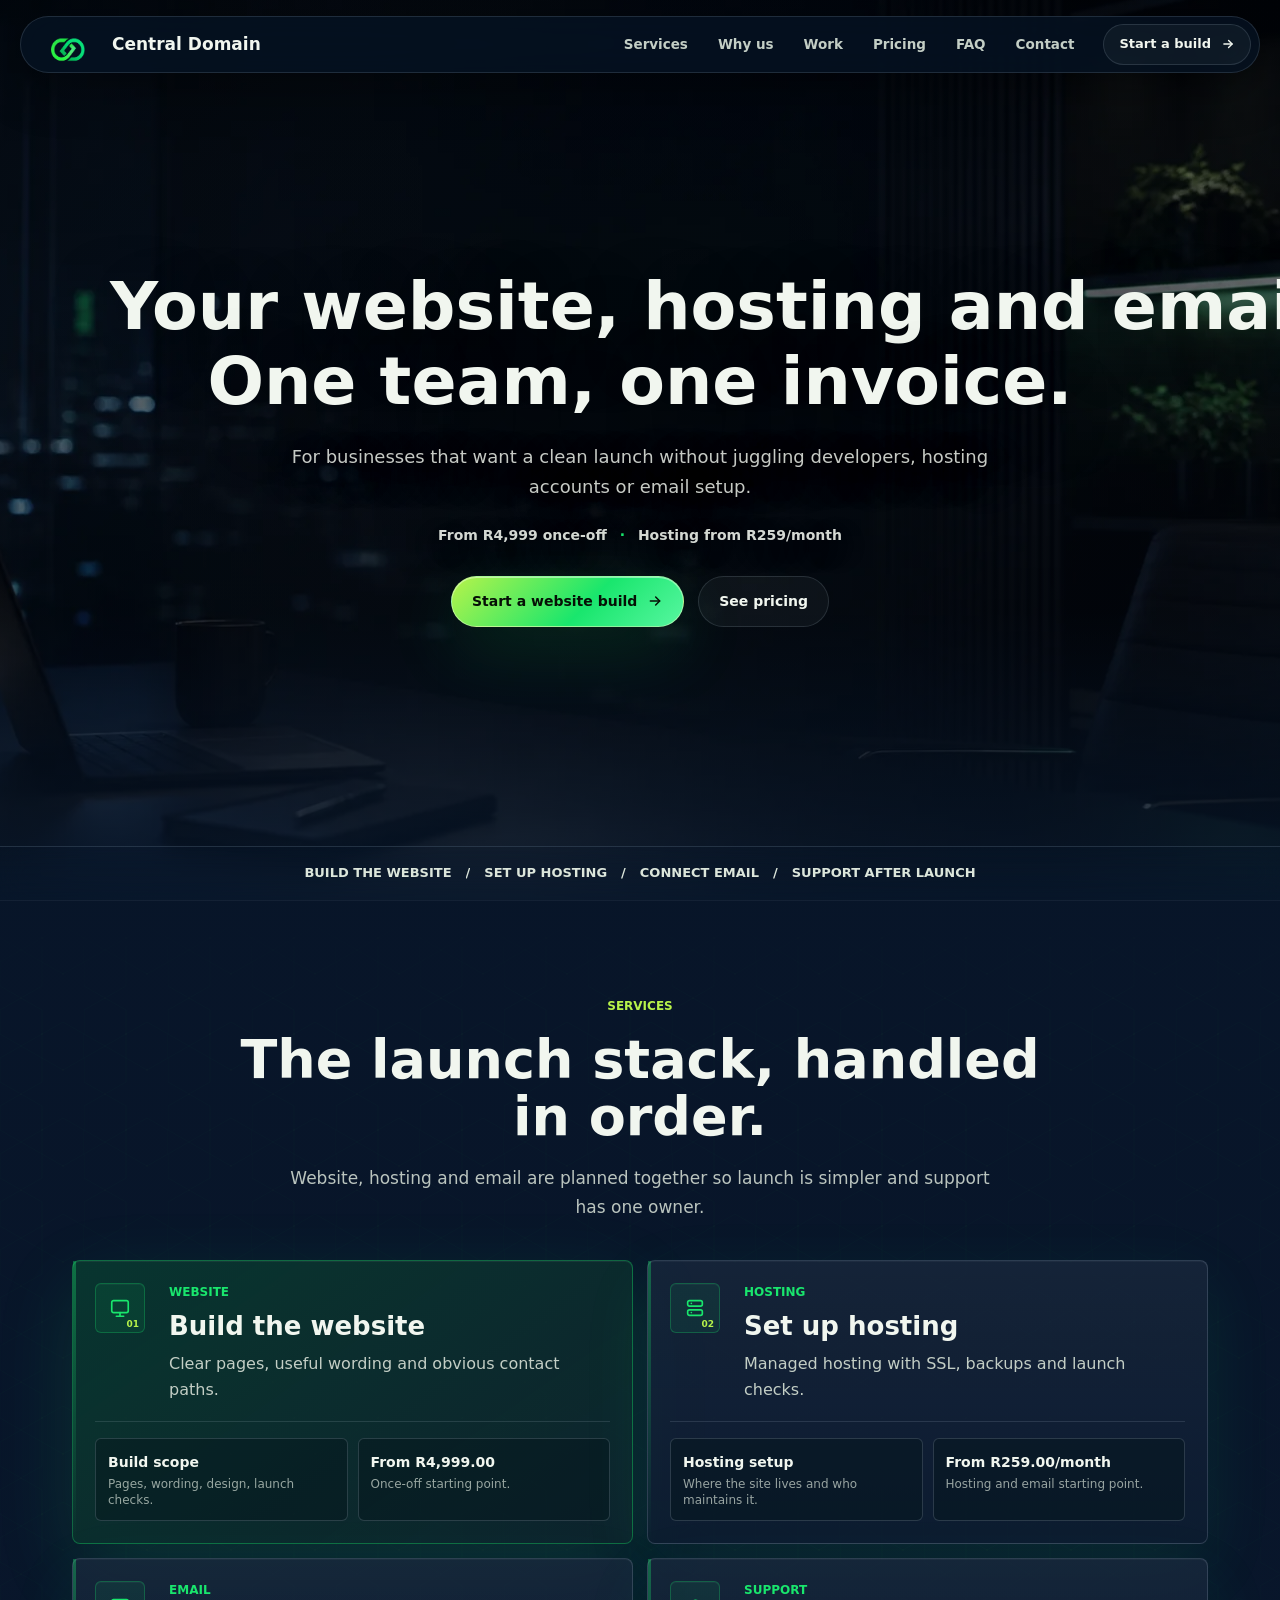
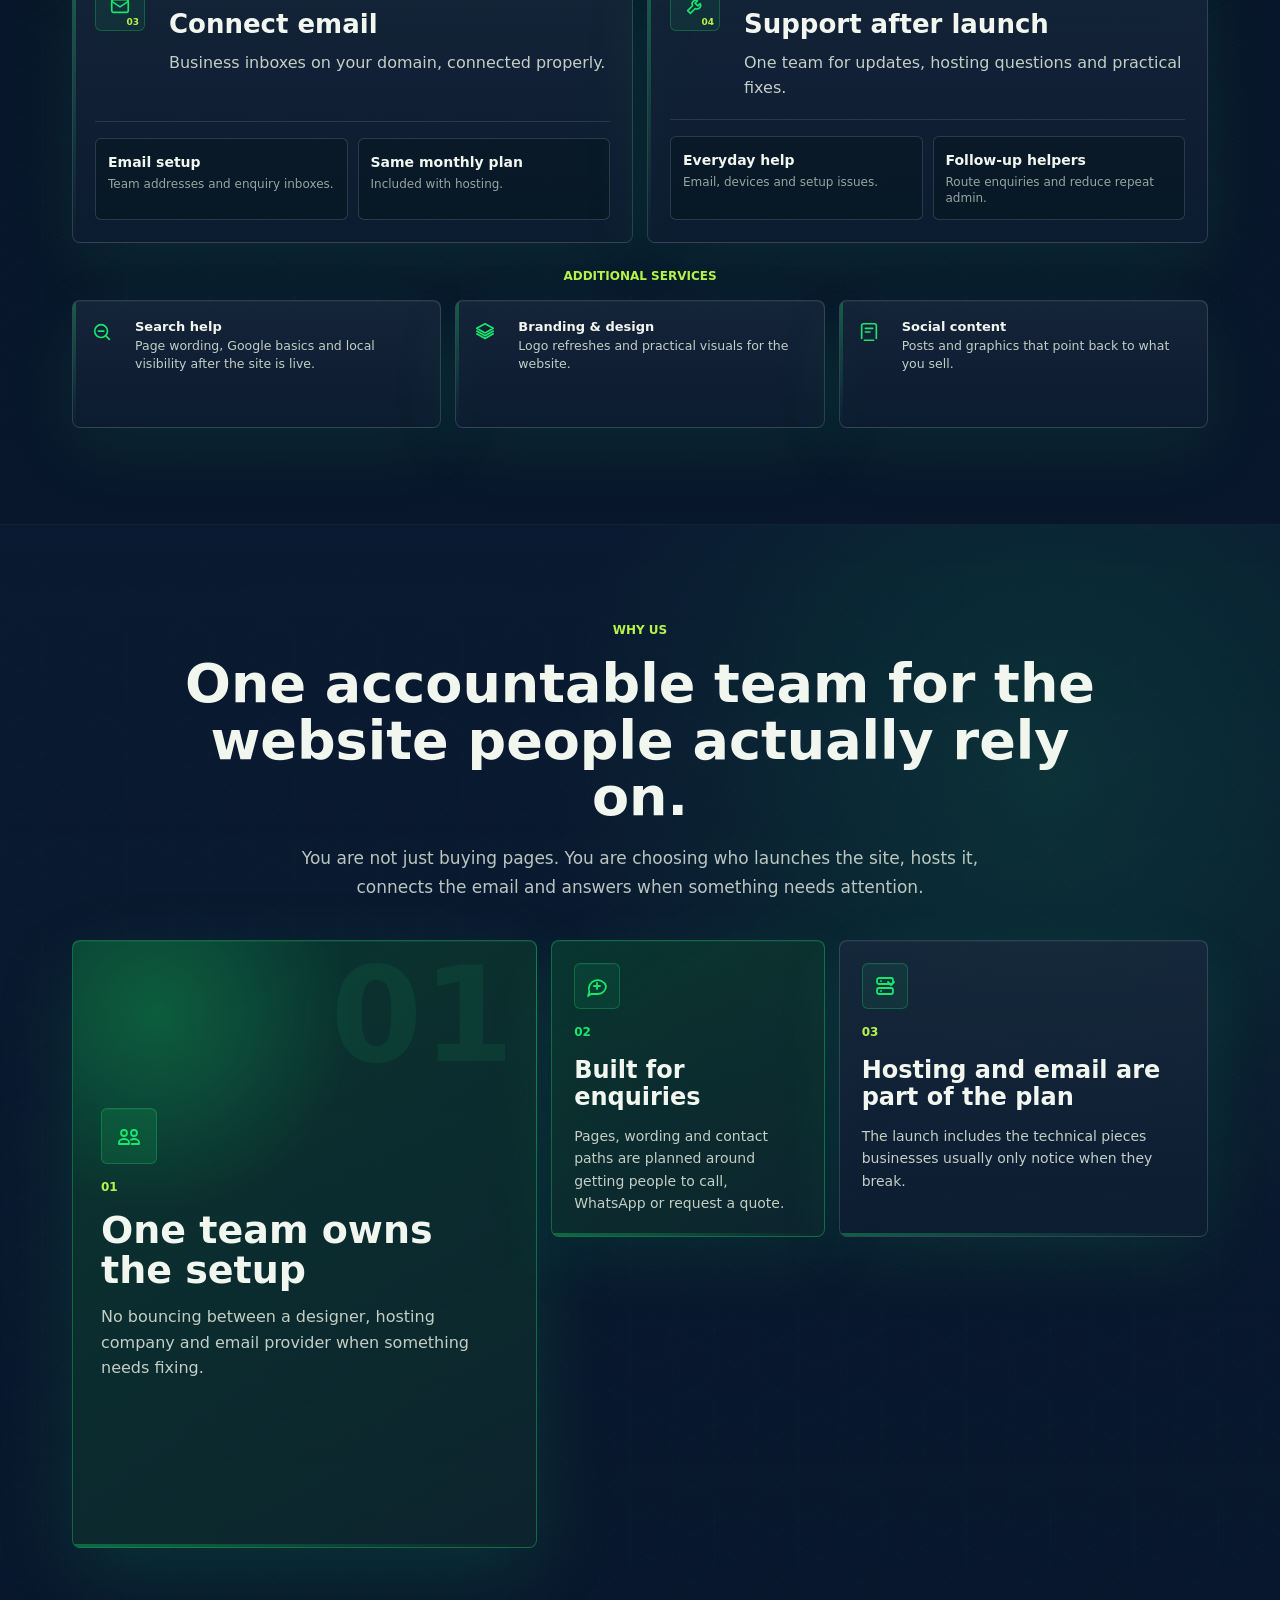
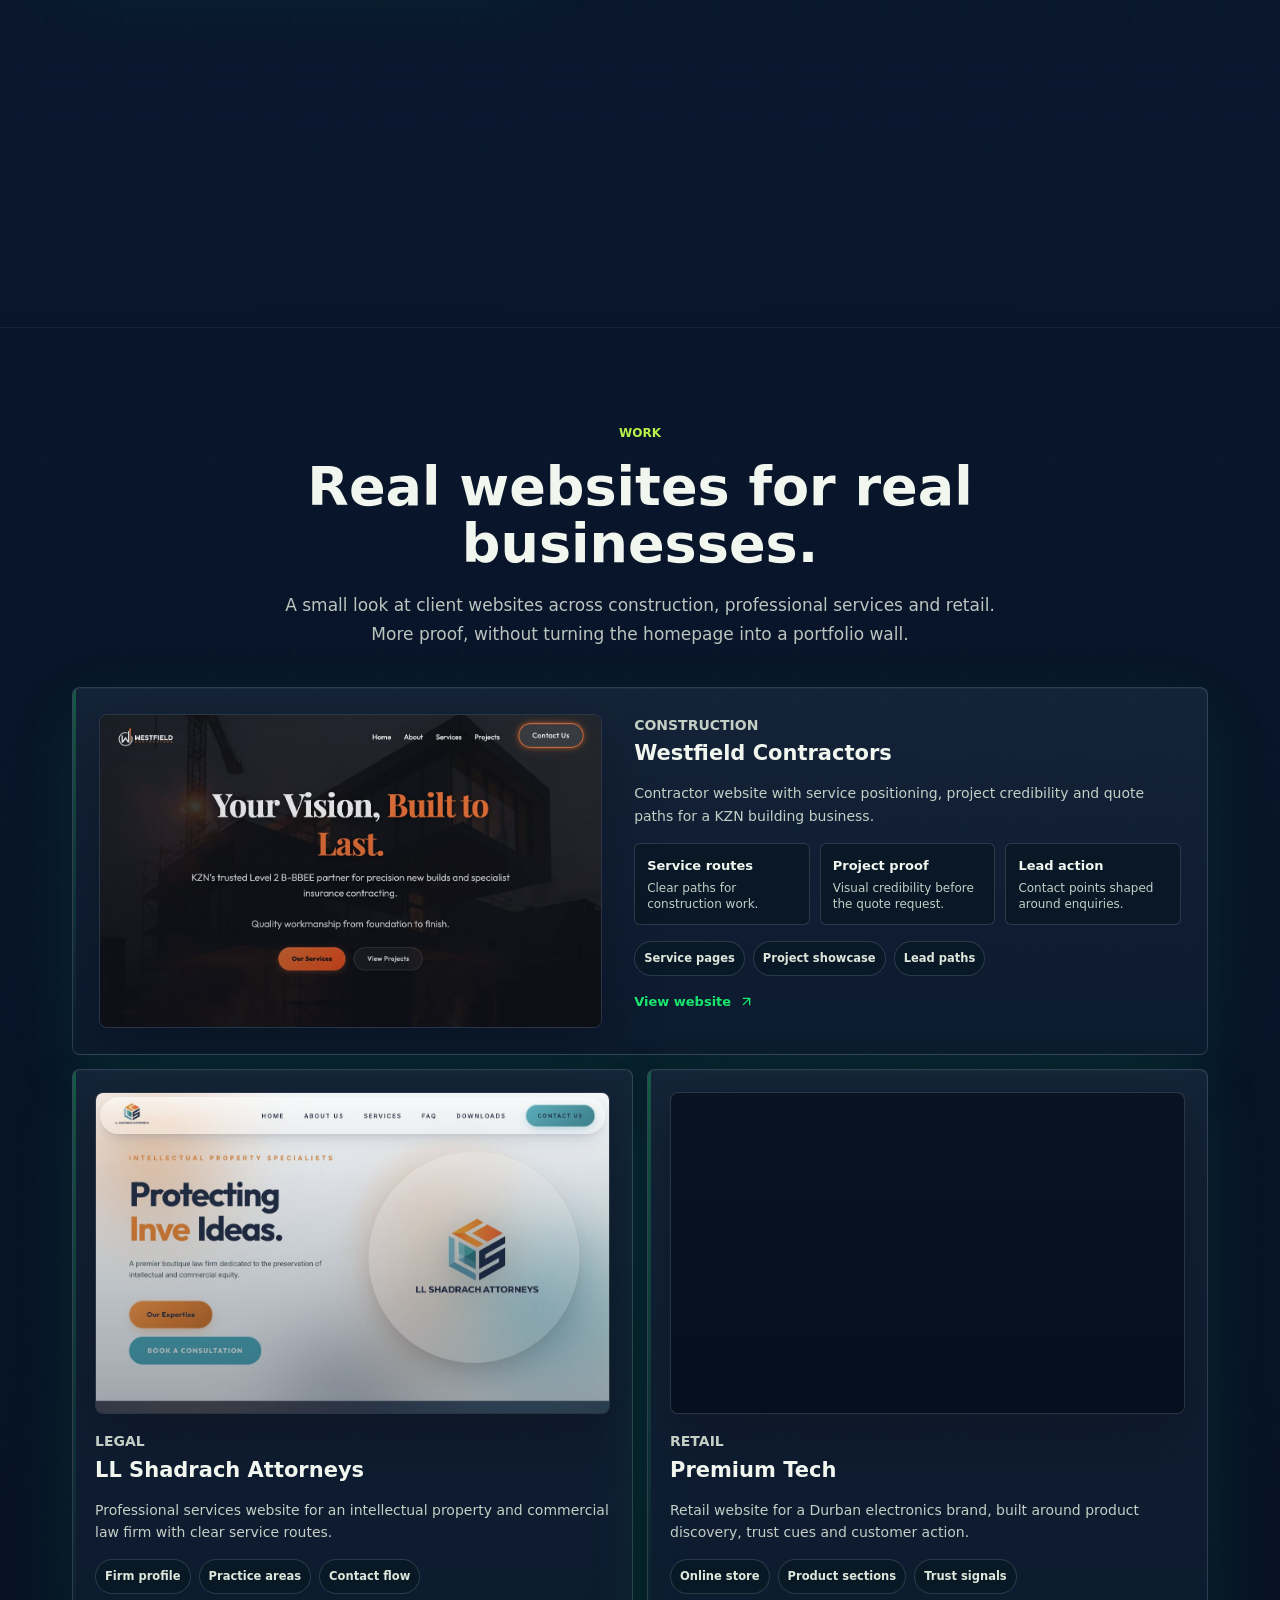
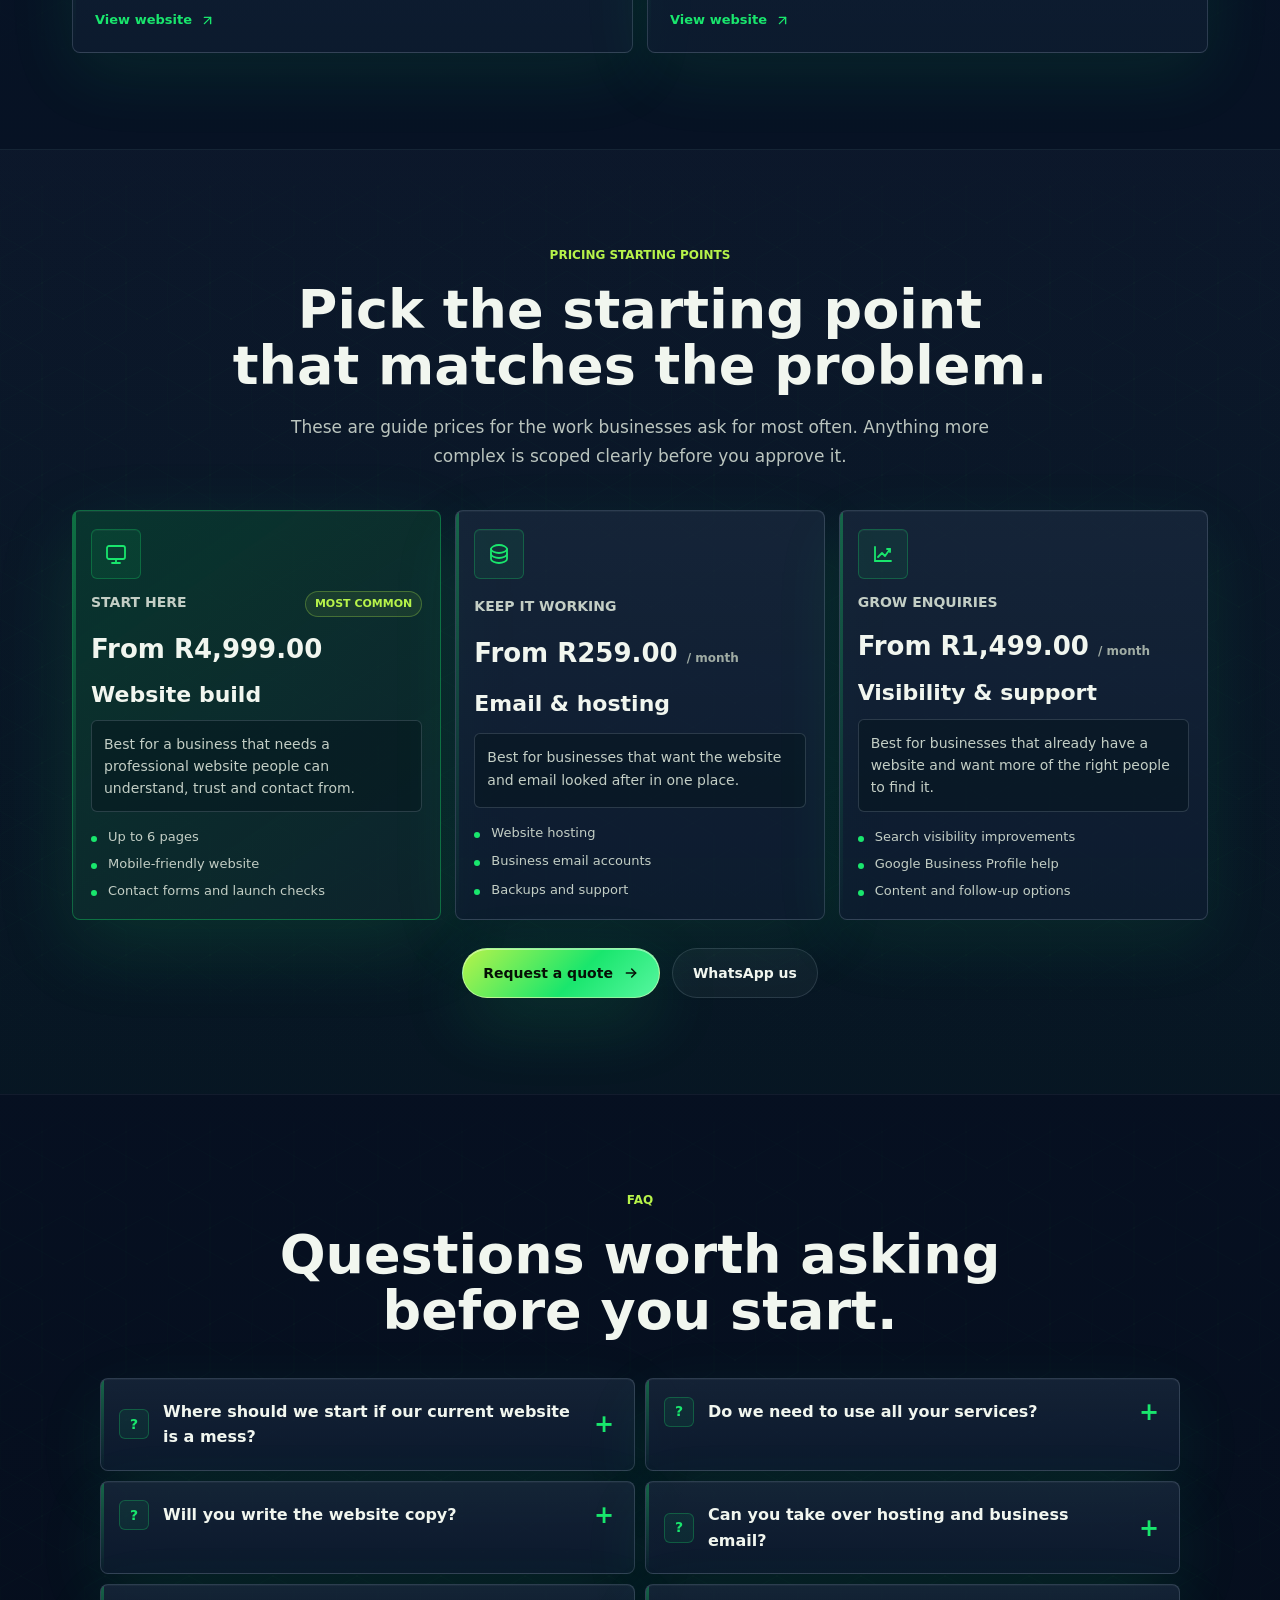
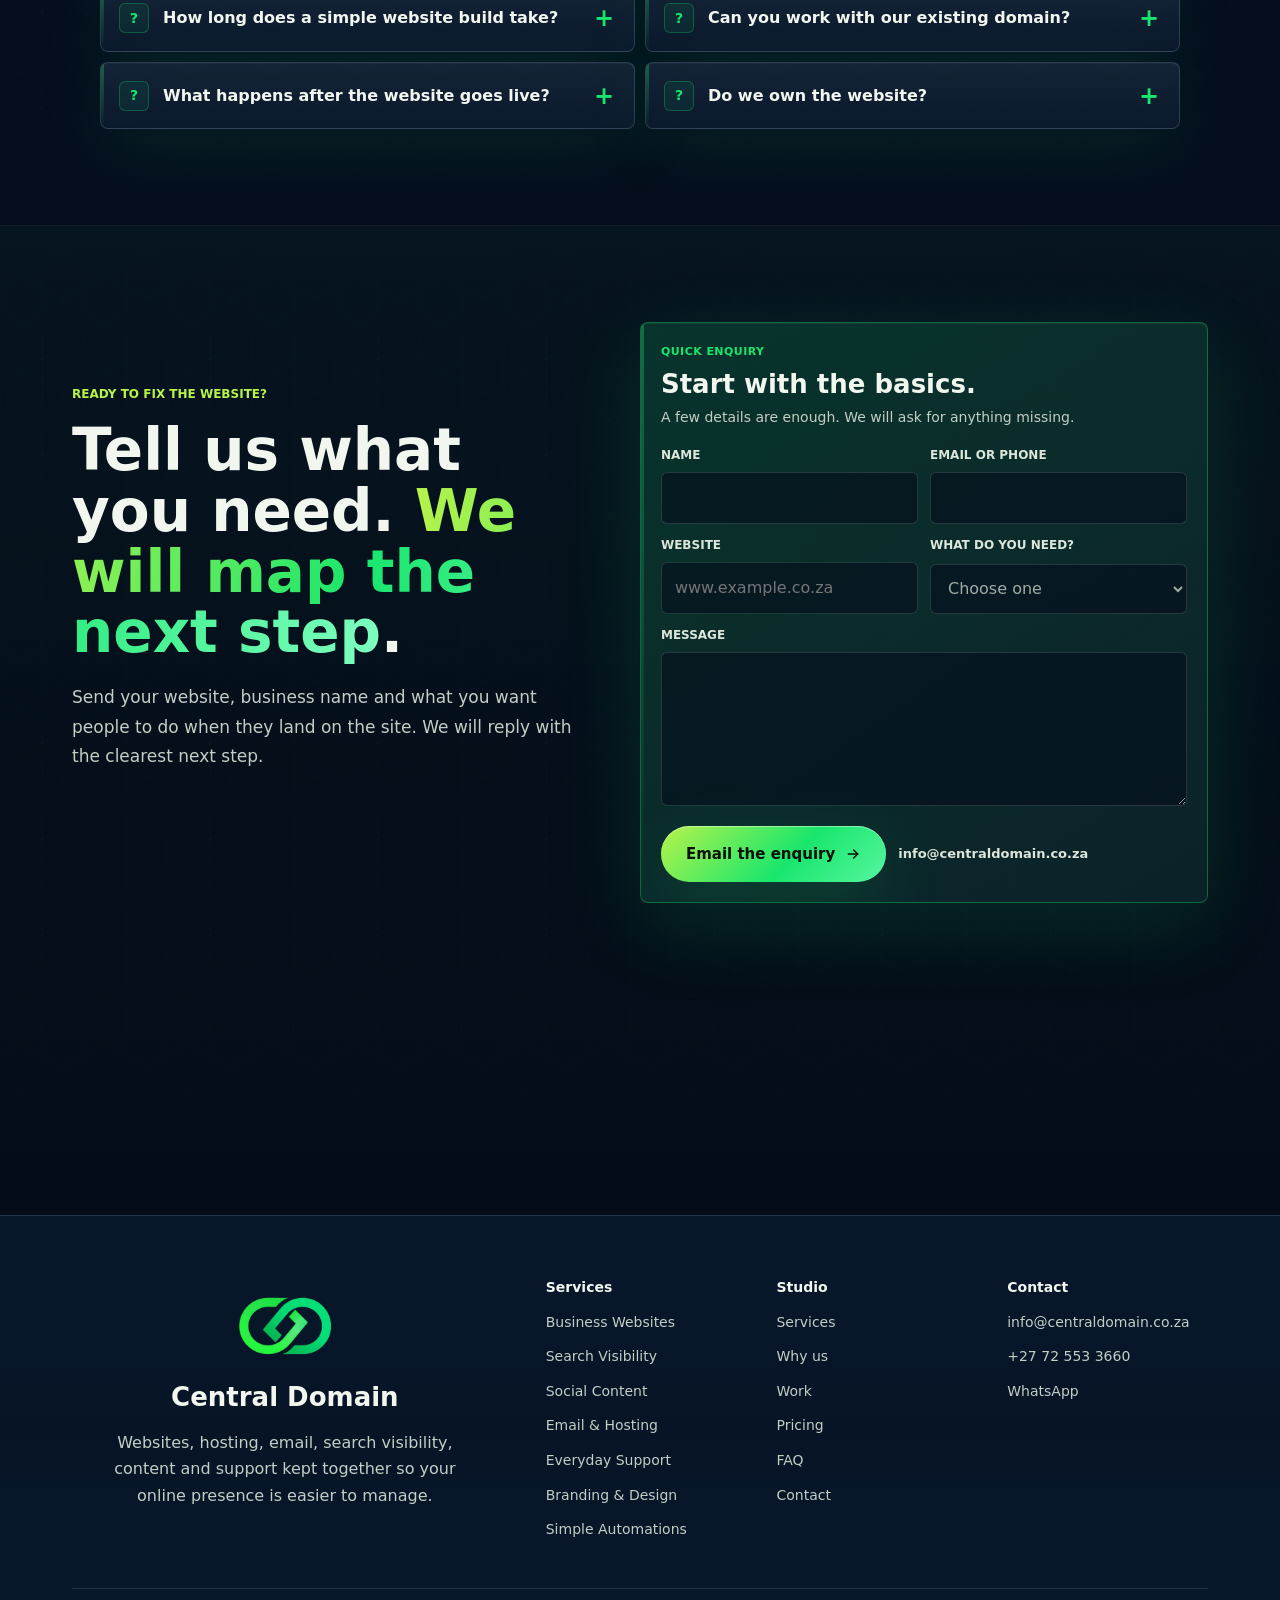
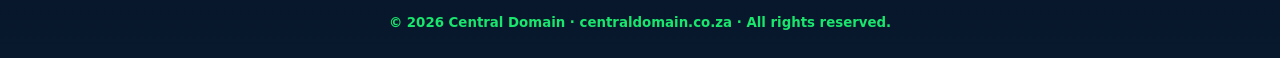
==== index.html @ aedd0551 "Fix audit issues for hero and AI access" ====
<!doctype html>
<html lang="en-ZA">
<head>
<meta charset="utf-8" />
<meta name="viewport" content="width=device-width,initial-scale=1,viewport-fit=cover" />
<meta name="theme-color" content="#060806" />
<meta name="color-scheme" content="dark" />

<title>Central Domain | Business Websites, Hosting &amp; Search Visibility</title>
<meta name="description" content="Business websites, email, hosting, search visibility, content and support for companies that need a clearer online presence." />
<meta name="author" content="Central Domain" />
<meta name="robots" content="index,follow,max-image-preview:large" />
<link rel="canonical" href="https://www.centraldomain.co.za/" />

<meta property="og:type" content="website" />
<meta property="og:title" content="Central Domain | Business Websites, Hosting &amp; Search Visibility" />
<meta property="og:description" content="Business websites, email, hosting, search visibility, content and support for companies that need a clearer online presence." />
<meta property="og:url" content="https://www.centraldomain.co.za/" />
<meta property="og:site_name" content="Central Domain" />
<meta property="og:image" content="https://www.centraldomain.co.za/assets/Logo%20-%20White.png" />
<meta property="og:image:alt" content="Central Domain logo" />
<meta property="og:image:width" content="1162" />
<meta property="og:image:height" content="912" />
<meta property="og:locale" content="en_ZA" />

<meta name="twitter:card" content="summary_large_image" />
<meta name="twitter:url" content="https://www.centraldomain.co.za/" />
<meta name="twitter:title" content="Central Domain | Business Websites, Hosting &amp; Search Visibility" />
<meta name="twitter:description" content="Business websites, email, hosting, search visibility, content and support for companies that need a clearer online presence." />
<meta name="twitter:image" content="https://www.centraldomain.co.za/assets/Logo%20-%20White.png" />

<link rel="icon" type="image/png" href="assets/favicon.png?v=20260619-form1" />
<link rel="apple-touch-icon" href="assets/apple-touch-icon.png?v=20260619-form1" />
<link rel="alternate" type="text/plain" href="https://www.centraldomain.co.za/llms.txt" title="Central Domain AI summary" />
<link rel="preload" as="image" href="bk.webp" type="image/webp" fetchpriority="high" />

<link rel="preload" href="css/main.css?v=20260619-audit1" as="style" data-load-css />
<script src="js/load-css.js?v=20260619-audit1" async></script>
<noscript><link rel="stylesheet" href="css/main.css?v=20260619-audit1" /></noscript>

<!-- Google Analytics GA4 -->
<script src="js/analytics.js?v=20260608-perf1" defer></script>

<script type="application/ld+json">
{
  "@context": "https://schema.org",
  "@type": "ProfessionalService",
  "@id": "https://www.centraldomain.co.za/#org",
  "name": "Central Domain",
  "url": "https://www.centraldomain.co.za/",
  "logo": "https://www.centraldomain.co.za/assets/Logo%20-%20White.png",
  "image": "https://www.centraldomain.co.za/assets/Logo%20-%20White.png",
  "description": "Business websites, email, hosting, search visibility, content and support for companies that need a clearer online presence.",
  "telephone": "+27725533660",
  "email": "info@centraldomain.co.za",
  "areaServed": "South Africa and international remote projects",
  "address": { "@type": "PostalAddress", "addressCountry": "ZA" },
  "sameAs": [],
  "contactPoint": [{
    "@type": "ContactPoint",
    "telephone": "+27725533660",
    "contactType": "customer service",
    "email": "info@centraldomain.co.za",
    "availableLanguage": ["en"]
  }],
  "makesOffer": [
    { "@type": "Offer", "price": "4999.00", "priceCurrency": "ZAR", "itemOffered": { "@type": "Service", "name": "Business Website" } },
    { "@type": "Offer", "price": "12499.00", "priceCurrency": "ZAR", "itemOffered": { "@type": "Service", "name": "Online Store Add-on" } },
    { "@type": "Offer", "price": "699.00", "priceCurrency": "ZAR", "itemOffered": { "@type": "Service", "name": "Google Business Profile Setup" } },
    { "@type": "Offer", "price": "259.00", "priceCurrency": "ZAR", "priceSpecification": { "@type": "UnitPriceSpecification", "price": "259.00", "priceCurrency": "ZAR", "unitText": "MONTH" }, "itemOffered": { "@type": "Service", "name": "Managed Email & Hosting" } },
    { "@type": "Offer", "price": "699.00", "priceCurrency": "ZAR", "priceSpecification": { "@type": "UnitPriceSpecification", "price": "699.00", "priceCurrency": "ZAR", "unitText": "HOUR" }, "itemOffered": { "@type": "Service", "name": "Everyday Support" } },
    { "@type": "Offer", "price": "1499.00", "priceCurrency": "ZAR", "priceSpecification": { "@type": "UnitPriceSpecification", "price": "1499.00", "priceCurrency": "ZAR", "unitText": "MONTH" }, "itemOffered": { "@type": "Service", "name": "Search Visibility Retainer" } },
    { "@type": "Offer", "price": "999.00", "priceCurrency": "ZAR", "itemOffered": { "@type": "Service", "name": "Social Content" } },
    { "@type": "Offer", "itemOffered": { "@type": "Service", "name": "Simple Automations" } }
  ]
}
</script>
<script type="application/ld+json">
{
  "@context": "https://schema.org",
  "@type": "Organization",
  "@id": "https://www.centraldomain.co.za/#org",
  "name": "Central Domain",
  "url": "https://www.centraldomain.co.za/",
  "logo": "https://www.centraldomain.co.za/assets/Logo%20-%20White.png",
  "description": "Central Domain builds business websites, sets up managed hosting and business email, and supports South African businesses after launch.",
  "email": "info@centraldomain.co.za",
  "telephone": "+27725533660",
  "sameAs": [],
  "knowsAbout": [
    "business website development",
    "managed web hosting",
    "business email setup",
    "domain email",
    "website launch support",
    "local search visibility",
    "Google Business Profile support",
    "small business web support"
  ],
  "contactPoint": [{
    "@type": "ContactPoint",
    "telephone": "+27725533660",
    "contactType": "customer service",
    "email": "info@centraldomain.co.za",
    "availableLanguage": ["en"]
  }]
}
</script>
<script type="application/ld+json">
{
  "@context": "https://schema.org",
  "@type": "WebSite",
  "@id": "https://www.centraldomain.co.za/#website",
  "url": "https://www.centraldomain.co.za/",
  "name": "Central Domain",
  "publisher": { "@id": "https://www.centraldomain.co.za/#org" },
  "inLanguage": "en-ZA"
}
</script>
<script type="application/ld+json">
{
  "@context": "https://schema.org",
  "@type": "WebPage",
  "@id": "https://www.centraldomain.co.za/#webpage",
  "url": "https://www.centraldomain.co.za/",
  "name": "Central Domain | Business Websites, Hosting & Search Visibility",
  "description": "Business websites, email, hosting, search visibility, content and support for companies that need a clearer online presence.",
  "isPartOf": { "@id": "https://www.centraldomain.co.za/#website" },
  "about": { "@id": "https://www.centraldomain.co.za/#org" },
  "publisher": { "@id": "https://www.centraldomain.co.za/#org" },
  "dateModified": "2026-06-19",
  "inLanguage": "en-ZA",
  "speakable": {
    "@type": "SpeakableSpecification",
    "cssSelector": ["#hero-title", ".hero__lede"]
  }
}
</script>
<script type="application/ld+json">
{
  "@context": "https://schema.org",
  "@type": "Article",
  "@id": "https://www.centraldomain.co.za/#article",
  "headline": "Your website, hosting and email. One team, one invoice.",
  "description": "For businesses that want a clean launch without juggling developers, hosting accounts or email setup.",
  "image": "https://www.centraldomain.co.za/assets/Logo%20-%20White.png",
  "mainEntityOfPage": { "@id": "https://www.centraldomain.co.za/#webpage" },
  "author": {
    "@type": "Organization",
    "name": "Central Domain",
    "url": "https://www.centraldomain.co.za/"
  },
  "publisher": { "@id": "https://www.centraldomain.co.za/#org" },
  "datePublished": "2026-06-18",
  "dateModified": "2026-06-19",
  "inLanguage": "en-ZA"
}
</script>
<script type="application/ld+json">
{
  "@context": "https://schema.org",
  "@type": "FAQPage",
  "@id": "https://www.centraldomain.co.za/#faqpage",
  "mainEntity": [
    {
      "@type": "Question",
      "name": "Where should we start if our current website is a mess?",
      "acceptedAnswer": { "@type": "Answer", "text": "Start with the outcome: more enquiries, stronger credibility, or less time wasted fixing online problems. We can check what exists and tell you whether to improve it or rebuild." }
    },
    {
      "@type": "Question",
      "name": "Do we need to use all your services?",
      "acceptedAnswer": { "@type": "Answer", "text": "No. You can start with a website, hosting, search help, support or simple follow-up. The advantage is that each piece can work together later." }
    },
    {
      "@type": "Question",
      "name": "Will you write the website copy?",
      "acceptedAnswer": { "@type": "Answer", "text": "Yes. We can shape the pages and wording around your services, customers and offer. Good content is part of the build, not a decoration added at the end." }
    },
    {
      "@type": "Question",
      "name": "Can you take over hosting and business email?",
      "acceptedAnswer": { "@type": "Answer", "text": "Yes. We can move the website and email, secure the site, check backups and make sure the important settings are in place." }
    },
    {
      "@type": "Question",
      "name": "How long does a simple website build take?",
      "acceptedAnswer": { "@type": "Answer", "text": "A small business website is usually planned in days and built in weeks, depending on how quickly content, approvals and domain details come together." }
    },
    {
      "@type": "Question",
      "name": "Can you work with our existing domain?",
      "acceptedAnswer": { "@type": "Answer", "text": "Yes. We can keep your existing domain, check the DNS records and connect the website, hosting and email without making you manage the technical pieces alone." }
    },
    {
      "@type": "Question",
      "name": "What happens after the website goes live?",
      "acceptedAnswer": { "@type": "Answer", "text": "We check the site, forms, email routing, backups and basic visibility setup. After that, you can keep hosting, email and support with the same team." }
    },
    {
      "@type": "Question",
      "name": "Do we own the website?",
      "acceptedAnswer": { "@type": "Answer", "text": "Yes. The website is built for your business. Hosting, maintenance and support can stay with us, but the online presence is yours." }
    }
  ]
}
</script>
</head>
<body>

<!-- Ambient editorial background -->
<div class="bg" aria-hidden="true">
  <div class="bg-grid"></div>
  <div class="noise"></div>
</div>

<!-- Nav -->
<header class="nav" id="nav">
  <a class="nav__brand" href="#top" aria-label="Central Domain home">
    <div class="brand__icon"><img src="assets/central-domain-logo-white-192.webp" alt="Central Domain logo" width="192" height="151" decoding="async" /></div>
    <span class="brand__name">Central Domain</span>
  </a>
  <nav class="nav__links" aria-label="Primary">
    <a href="#services">Services</a>
    <a href="#why-us">Why us</a>
    <a href="#work">Work</a>
    <a href="#rate-card">Pricing</a>
    <a href="#faq">FAQ</a>
    <a href="#contact">Contact</a>
  </nav>
  <a class="btn btn--pill" href="#contact">
    <span>Start a build</span>
    <svg width="14" height="14" viewBox="0 0 24 24" fill="none" stroke="currentColor" stroke-width="2.4" stroke-linecap="round" stroke-linejoin="round" aria-hidden="true"><path d="M5 12h14"/><path d="m13 6 6 6-6 6"/></svg>
  </a>
  <button class="nav__menu" aria-label="Open menu" aria-expanded="false" id="navMenu">
    <span></span><span></span>
  </button>
</header>

<main id="top">

  <!-- HERO -->
  <section class="hero hero--premium" aria-labelledby="hero-title">
    <div class="hero__inner">
      <h1 class="hero__title reveal" data-reveal id="hero-title">
        <span>Your website, hosting and email.</span>
        <span>One team, one invoice.</span>
      </h1>

      <p class="hero__lede reveal" data-reveal data-delay="120">
        For businesses that want a clean launch without juggling developers, hosting accounts or email setup.
      </p>

      <p class="hero__price reveal" data-reveal data-delay="220">
        From R4,999 once-off <span aria-hidden="true">·</span> Hosting from R259/month
      </p>

      <div class="hero__cta reveal" data-reveal data-delay="320">
        <a class="btn btn--primary" href="#contact">
          <span>Start a website build</span>
          <svg width="16" height="16" viewBox="0 0 24 24" fill="none" stroke="currentColor" stroke-width="2.2" stroke-linecap="round" stroke-linejoin="round" aria-hidden="true"><path d="M5 12h14"/><path d="m13 6 6 6-6 6"/></svg>
        </a>
        <a class="btn btn--ghost" href="#rate-card">
          <span>See pricing</span>
        </a>
      </div>
    </div>

    <div class="hero__ticker">
      <p class="sr-only">Build the website, set up hosting, connect email, and support after launch.</p>
      <div class="hero__ticker-track" aria-hidden="true">
        <div class="hero__ticker-group">
          <span>Build the website</span><span class="hero__ticker-dot">/</span>
          <span>Set up hosting</span><span class="hero__ticker-dot">/</span>
          <span>Connect email</span><span class="hero__ticker-dot">/</span>
          <span>Support after launch</span>
        </div>
      </div>
    </div>
  </section>

  <!-- SERVICES -->
  <section class="services" id="services" aria-labelledby="services-title">
    <div class="section__head">
      <p class="eyebrow reveal" data-reveal>Services</p>
      <h2 class="section__title reveal" data-reveal data-delay="80" id="services-title">
        The launch stack, handled in order.
      </h2>
      <p class="section__lede reveal" data-reveal data-delay="160">
        Website, hosting and email are planned together so launch is simpler and support has one owner.
      </p>
    </div>

    <div class="service-matrix service-matrix--core">

      <article class="service-cluster service-cluster--feature reveal" data-reveal>
        <div class="service-cluster__index" aria-hidden="true">
          <span>01</span>
          <svg viewBox="0 0 24 24" width="22" height="22" fill="none" stroke="currentColor" stroke-width="1.8" stroke-linecap="round" stroke-linejoin="round"><rect x="3" y="4" width="18" height="13" rx="2"/><path d="M8 21h8"/><path d="M12 17v4"/></svg>
        </div>
        <div class="service-cluster__head">
          <span>Website</span>
          <h3>Build the website</h3>
          <p>Clear pages, useful wording and obvious contact paths.</p>
        </div>
        <div class="service-cluster__links">
          <a href="services/custom-web-development.html"><span>Build scope</span><small>Pages, wording, design, launch checks.</small></a>
          <a href="#rate-card"><span>From R4,999.00</span><small>Once-off starting point.</small></a>
        </div>
      </article>

      <article class="service-cluster reveal" data-reveal data-delay="80">
        <div class="service-cluster__index" aria-hidden="true">
          <span>02</span>
          <svg viewBox="0 0 24 24" width="22" height="22" fill="none" stroke="currentColor" stroke-width="1.8" stroke-linecap="round" stroke-linejoin="round"><rect x="4" y="4" width="16" height="6" rx="2"/><rect x="4" y="14" width="16" height="6" rx="2"/><path d="M8 7h.01"/><path d="M8 17h.01"/></svg>
        </div>
        <div class="service-cluster__head">
          <span>Hosting</span>
          <h3>Set up hosting</h3>
          <p>Managed hosting with SSL, backups and launch checks.</p>
        </div>
        <div class="service-cluster__links">
          <a href="services/email-and-hosting.html"><span>Hosting setup</span><small>Where the site lives and who maintains it.</small></a>
          <a href="#rate-card"><span>From R259.00/month</span><small>Hosting and email starting point.</small></a>
        </div>
      </article>

      <article class="service-cluster reveal" data-reveal data-delay="160">
        <div class="service-cluster__index" aria-hidden="true">
          <span>03</span>
          <svg viewBox="0 0 24 24" width="22" height="22" fill="none" stroke="currentColor" stroke-width="1.8" stroke-linecap="round" stroke-linejoin="round"><rect x="3" y="5" width="18" height="14" rx="2"/><path d="m3 7 9 6 9-6"/></svg>
        </div>
        <div class="service-cluster__head">
          <span>Email</span>
          <h3>Connect email</h3>
          <p>Business inboxes on your domain, connected properly.</p>
        </div>
        <div class="service-cluster__links">
          <a href="services/email-and-hosting.html"><span>Email setup</span><small>Team addresses and enquiry inboxes.</small></a>
          <a href="#rate-card"><span>Same monthly plan</span><small>Included with hosting.</small></a>
        </div>
      </article>

      <article class="service-cluster reveal" data-reveal data-delay="240">
        <div class="service-cluster__index" aria-hidden="true">
          <span>04</span>
          <svg viewBox="0 0 24 24" width="22" height="22" fill="none" stroke="currentColor" stroke-width="1.8" stroke-linecap="round" stroke-linejoin="round"><path d="M14.7 6.3a4 4 0 0 0-5.4 5.4L4 17l3 3 5.3-5.3a4 4 0 0 0 5.4-5.4l-2.6 2.6-3-3 2.6-2.6Z"/></svg>
        </div>
        <div class="service-cluster__head">
          <span>Support</span>
          <h3>Support after launch</h3>
          <p>One team for updates, hosting questions and practical fixes.</p>
        </div>
        <div class="service-cluster__links">
          <a href="services/remote-desktop-support.html"><span>Everyday help</span><small>Email, devices and setup issues.</small></a>
          <a href="services/ai-automations.html"><span>Follow-up helpers</span><small>Route enquiries and reduce repeat admin.</small></a>
        </div>
      </article>
    </div>

    <div class="supporting-services supporting-services--compact reveal" data-reveal>
      <p class="eyebrow">Additional services</p>
      <div class="support-links" aria-label="Supporting Central Domain services">
        <a href="services/seo-services.html">
          <svg viewBox="0 0 24 24" width="22" height="22" fill="none" stroke="currentColor" stroke-width="1.8" stroke-linecap="round" stroke-linejoin="round" aria-hidden="true"><circle cx="11" cy="11" r="7"/><path d="m16 16 4 4"/><path d="M8 11h6"/></svg>
          <span><strong>Search help</strong><small>Page wording, Google basics and local visibility after the site is live.</small></span>
        </a>
        <a href="services/branding-and-design.html">
          <svg viewBox="0 0 24 24" width="22" height="22" fill="none" stroke="currentColor" stroke-width="1.8" stroke-linecap="round" stroke-linejoin="round" aria-hidden="true"><path d="M12 3 3 8l9 5 9-5-9-5Z"/><path d="m3 14 9 5 9-5"/><path d="m3 11 9 5 9-5"/></svg>
          <span><strong>Branding &amp; design</strong><small>Logo refreshes and practical visuals for the website.</small></span>
        </a>
        <a href="services/social-media-management.html">
          <svg viewBox="0 0 24 24" width="22" height="22" fill="none" stroke="currentColor" stroke-width="1.8" stroke-linecap="round" stroke-linejoin="round" aria-hidden="true"><path d="M4 19V5a2 2 0 0 1 2-2h12a2 2 0 0 1 2 2v14"/><path d="M8 8h8"/><path d="M8 12h5"/><path d="M7 21h10"/></svg>
          <span><strong>Social content</strong><small>Posts and graphics that point back to what you sell.</small></span>
        </a>
      </div>
    </div>
  </section>

  <!-- WHY US -->
  <section class="outcomes" id="why-us" aria-labelledby="why-us-title">
    <div class="section__head outcomes__intro">
      <p class="eyebrow reveal" data-reveal>Why us</p>
      <h2 class="section__title reveal" data-reveal data-delay="80" id="why-us-title">
        One accountable team for the website people actually rely on.
      </h2>
      <p class="section__lede reveal" data-reveal data-delay="160">
        You are not just buying pages. You are choosing who launches the site, hosts it,
        connects the email and answers when something needs attention.
      </p>
    </div>

    <div class="why-grid" aria-label="Reasons to choose Central Domain">
      <article class="why-card why-card--hero reveal" data-reveal>
        <div class="why-card__icon" aria-hidden="true">
          <svg viewBox="0 0 24 24" width="24" height="24" fill="none" stroke="currentColor" stroke-width="1.8" stroke-linecap="round" stroke-linejoin="round"><path d="M7 12a3 3 0 1 0-3-3 3 3 0 0 0 3 3Z"/><path d="M17 12a3 3 0 1 0-3-3 3 3 0 0 0 3 3Z"/><path d="M7 15c-2.7 0-5 1.4-5 3.2V20h10v-1.8C12 16.4 9.7 15 7 15Z"/><path d="M17 15c-1.2 0-2.3.3-3.1.8"/><path d="M14.5 20H22v-1.8c0-1.8-2.3-3.2-5-3.2"/></svg>
        </div>
        <span>01</span>
        <h3>One team owns the setup</h3>
        <p>No bouncing between a designer, hosting company and email provider when something needs fixing.</p>
      </article>
      <article class="why-card why-card--compact why-card--accent reveal" data-reveal data-delay="80">
        <div class="why-card__icon" aria-hidden="true">
          <svg viewBox="0 0 24 24" width="24" height="24" fill="none" stroke="currentColor" stroke-width="1.8" stroke-linecap="round" stroke-linejoin="round"><path d="M21 12a8 8 0 0 1-8 8H6l-3 2 1.3-4.1A8 8 0 1 1 21 12Z"/><path d="M9 12h6"/><path d="M12 9v6"/></svg>
        </div>
        <span>02</span>
        <h3>Built for enquiries</h3>
        <p>Pages, wording and contact paths are planned around getting people to call, WhatsApp or request a quote.</p>
      </article>
      <article class="why-card why-card--compact reveal" data-reveal data-delay="160">
        <div class="why-card__icon" aria-hidden="true">
          <svg viewBox="0 0 24 24" width="24" height="24" fill="none" stroke="currentColor" stroke-width="1.8" stroke-linecap="round" stroke-linejoin="round"><rect x="4" y="4" width="16" height="6" rx="2"/><rect x="4" y="14" width="16" height="6" rx="2"/><path d="M8 7h.01"/><path d="M8 17h.01"/><path d="m15 8 3 3 3-3"/></svg>
        </div>
        <span>03</span>
        <h3>Hosting and email are part of the plan</h3>
        <p>The launch includes the technical pieces businesses usually only notice when they break.</p>
      </article>
      <article class="why-card why-card--compact reveal" data-reveal data-delay="240">
        <div class="why-card__icon" aria-hidden="true">
          <svg viewBox="0 0 24 24" width="24" height="24" fill="none" stroke="currentColor" stroke-width="1.8" stroke-linecap="round" stroke-linejoin="round"><path d="M7 3h10l2 3v15l-3-2-3 2-3-2-3 2-3-2V6l3-3Z"/><path d="M8 10h8"/><path d="M8 14h6"/></svg>
        </div>
        <span>04</span>
        <h3>Plain scope, plain pricing</h3>
        <p>You get a clear starting point before work begins, with monthly costs separated from once-off build work.</p>
      </article>
      <article class="why-card why-card--compact why-card--accent reveal" data-reveal data-delay="320">
        <div class="why-card__icon" aria-hidden="true">
          <svg viewBox="0 0 24 24" width="24" height="24" fill="none" stroke="currentColor" stroke-width="1.8" stroke-linecap="round" stroke-linejoin="round"><path d="M4 13a8 8 0 0 1 16 0"/><path d="M4 13v3a2 2 0 0 0 2 2h1v-7H6a2 2 0 0 0-2 2Z"/><path d="M20 13v3a2 2 0 0 1-2 2h-1v-7h1a2 2 0 0 1 2 2Z"/><path d="M9 19h3"/></svg>
        </div>
        <span>05</span>
        <h3>Practical support after launch</h3>
        <p>Small updates, email questions and website support stay with people who already know the setup.</p>
      </article>
      <article class="why-card why-card--wide reveal" data-reveal data-delay="400">
        <div class="why-card__icon" aria-hidden="true">
          <svg viewBox="0 0 24 24" width="24" height="24" fill="none" stroke="currentColor" stroke-width="1.8" stroke-linecap="round" stroke-linejoin="round"><path d="M4 10h16l-1.4-5H5.4L4 10Z"/><path d="M6 10v10h12V10"/><path d="M9 20v-6h6v6"/><path d="M4 10a3 3 0 0 0 6 0"/><path d="M10 10a3 3 0 0 0 6 0"/><path d="M16 10a3 3 0 0 0 4 2.7"/></svg>
        </div>
        <span>06</span>
        <h3>Made for local businesses</h3>
        <p>The site is shaped around real services, trust signals and the simple actions customers already use.</p>
      </article>
    </div>

    <div class="why-stack reveal" data-reveal data-delay="180" aria-label="What Central Domain keeps together">
      <p>Kept together from day one</p>
      <a href="services/custom-web-development.html">
        <svg viewBox="0 0 24 24" width="22" height="22" fill="none" stroke="currentColor" stroke-width="1.8" stroke-linecap="round" stroke-linejoin="round" aria-hidden="true"><rect x="3" y="4" width="18" height="13" rx="2"/><path d="M8 21h8"/><path d="M12 17v4"/></svg>
        <span><strong>Website build</strong><small>Pages, wording and launch checks.</small></span>
      </a>
      <a href="services/email-and-hosting.html">
        <svg viewBox="0 0 24 24" width="22" height="22" fill="none" stroke="currentColor" stroke-width="1.8" stroke-linecap="round" stroke-linejoin="round" aria-hidden="true"><path d="M4 7c0-2 4-4 8-4s8 2 8 4-4 4-8 4-8-2-8-4Z"/><path d="M4 7v5c0 2 4 4 8 4s8-2 8-4V7"/><path d="M4 12v5c0 2 4 4 8 4s8-2 8-4v-5"/></svg>
        <span><strong>Managed hosting</strong><small>SSL, backups and support.</small></span>
      </a>
      <a href="services/email-and-hosting.html">
        <svg viewBox="0 0 24 24" width="22" height="22" fill="none" stroke="currentColor" stroke-width="1.8" stroke-linecap="round" stroke-linejoin="round" aria-hidden="true"><rect x="3" y="5" width="18" height="14" rx="2"/><path d="m3 7 9 6 9-6"/></svg>
        <span><strong>Business email</strong><small>Domain inboxes connected properly.</small></span>
      </a>
      <a href="services/remote-desktop-support.html">
        <svg viewBox="0 0 24 24" width="22" height="22" fill="none" stroke="currentColor" stroke-width="1.8" stroke-linecap="round" stroke-linejoin="round" aria-hidden="true"><path d="M14.7 6.3a4 4 0 0 0-5.4 5.4L4 17l3 3 5.3-5.3a4 4 0 0 0 5.4-5.4l-2.6 2.6-3-3 2.6-2.6Z"/></svg>
        <span><strong>Support after launch</strong><small>Updates and practical fixes.</small></span>
      </a>
    </div>
  </section>

  <!-- SELECTED WORK -->
  <section class="work" id="work" aria-labelledby="work-title">
    <div class="section__head">
      <p class="eyebrow reveal" data-reveal>Work</p>
      <h2 class="section__title reveal" data-reveal data-delay="80" id="work-title">
        Real websites for real businesses.
      </h2>
      <p class="section__lede reveal" data-reveal data-delay="160">
        A small look at client websites across construction, professional services and retail.
        More proof, without turning the homepage into a portfolio wall.
      </p>
    </div>

    <div class="work-grid" aria-label="Selected client websites">
      <article class="work-card work-card--featured reveal" data-reveal>
        <div class="work-card__visual">
          <img src="assets/work/westfield-site.png" alt="Westfield Contractors website homepage preview" width="1280" height="820" loading="lazy" decoding="async" />
        </div>
        <div class="work-card__meta">
          <p class="work-card__type">Construction</p>
          <h3>Westfield Contractors</h3>
        </div>
        <p>Contractor website with service positioning, project credibility and quote paths for a KZN building business.</p>
        <div class="work-card__proof" aria-label="Westfield Contractors project proof points">
          <span><strong>Service routes</strong><small>Clear paths for construction work.</small></span>
          <span><strong>Project proof</strong><small>Visual credibility before the quote request.</small></span>
          <span><strong>Lead action</strong><small>Contact points shaped around enquiries.</small></span>
        </div>
        <div class="work-card__tags" aria-label="Project focus">
          <span>Service pages</span>
          <span>Project showcase</span>
          <span>Lead paths</span>
        </div>
        <a class="work-card__link" href="https://www.westfieldcontractors.co.za/" target="_blank" rel="noopener noreferrer">
          <span>View website</span>
          <svg width="15" height="15" viewBox="0 0 24 24" fill="none" stroke="currentColor" stroke-width="2.2" stroke-linecap="round" stroke-linejoin="round" aria-hidden="true"><path d="M7 17 17 7"/><path d="M7 7h10v10"/></svg>
        </a>
      </article>

      <article class="work-card reveal" data-reveal data-delay="80">
        <div class="work-card__visual">
          <img src="assets/work/shadrach-site.png" alt="LL Shadrach Attorneys website homepage preview" width="1280" height="820" loading="lazy" decoding="async" />
        </div>
        <div class="work-card__meta">
          <p class="work-card__type">Legal</p>
          <h3>LL Shadrach Attorneys</h3>
        </div>
        <p>Professional services website for an intellectual property and commercial law firm with clear service routes.</p>
        <div class="work-card__tags" aria-label="Project focus">
          <span>Firm profile</span>
          <span>Practice areas</span>
          <span>Contact flow</span>
        </div>
        <a class="work-card__link" href="https://llsfinal.netlify.app/" target="_blank" rel="noopener noreferrer">
          <span>View website</span>
          <svg width="15" height="15" viewBox="0 0 24 24" fill="none" stroke="currentColor" stroke-width="2.2" stroke-linecap="round" stroke-linejoin="round" aria-hidden="true"><path d="M7 17 17 7"/><path d="M7 7h10v10"/></svg>
        </a>
      </article>

      <article class="work-card reveal" data-reveal data-delay="160">
        <div class="work-card__visual">
          <img src="assets/work/premiumtech-site.png" alt="Premium Tech website homepage preview" width="1280" height="820" loading="lazy" decoding="async" />
        </div>
        <div class="work-card__meta">
          <p class="work-card__type">Retail</p>
          <h3>Premium Tech</h3>
        </div>
        <p>Retail website for a Durban electronics brand, built around product discovery, trust cues and customer action.</p>
        <div class="work-card__tags" aria-label="Project focus">
          <span>Online store</span>
          <span>Product sections</span>
          <span>Trust signals</span>
        </div>
        <a class="work-card__link" href="https://www.premiumtech.co.za/" target="_blank" rel="noopener noreferrer">
          <span>View website</span>
          <svg width="15" height="15" viewBox="0 0 24 24" fill="none" stroke="currentColor" stroke-width="2.2" stroke-linecap="round" stroke-linejoin="round" aria-hidden="true"><path d="M7 17 17 7"/><path d="M7 7h10v10"/></svg>
        </a>
      </article>
    </div>
  </section>

  <!-- RATE CARD / ESTIMATE REQUEST -->
  <section class="rate-card-section" id="rate-card" aria-labelledby="rate-card-title">
    <div class="section__head">
      <p class="eyebrow reveal" data-reveal>Pricing starting points</p>
      <h2 class="section__title reveal" data-reveal data-delay="80" id="rate-card-title">
        Pick the starting point that matches the problem.
      </h2>
      <p class="section__lede reveal" data-reveal data-delay="160">
        These are guide prices for the work businesses ask for most often. Anything more complex is
        scoped clearly before you approve it.
      </p>
    </div>

    <div class="pricing-preview" aria-label="Central Domain pricing preview">
      <article class="rate-card rate-card--featured reveal" data-reveal>
        <div class="rate-card__icon" aria-hidden="true">
          <svg viewBox="0 0 24 24" width="24" height="24" fill="none" stroke="currentColor" stroke-width="1.8" stroke-linecap="round" stroke-linejoin="round"><rect x="3" y="4" width="18" height="13" rx="2"/><path d="M8 21h8"/><path d="M12 17v4"/></svg>
        </div>
        <div class="rate-card__top">
          <p class="rate-card__kicker">Start here</p>
          <span class="rate-card__flag">Most common</span>
        </div>
        <div class="rate-card__price">From R4,999.00</div>
        <h3>Website build</h3>
        <p class="rate-card__fit">Best for a business that needs a professional website people can understand, trust and contact from.</p>
        <ul class="pricing-list">
          <li>Up to 6 pages</li>
          <li>Mobile-friendly website</li>
          <li>Contact forms and launch checks</li>
        </ul>
      </article>

      <article class="rate-card reveal" data-reveal data-delay="80">
        <div class="rate-card__icon" aria-hidden="true">
          <svg viewBox="0 0 24 24" width="24" height="24" fill="none" stroke="currentColor" stroke-width="1.8" stroke-linecap="round" stroke-linejoin="round"><path d="M4 7c0-2 4-4 8-4s8 2 8 4-4 4-8 4-8-2-8-4Z"/><path d="M4 7v5c0 2 4 4 8 4s8-2 8-4V7"/><path d="M4 12v5c0 2 4 4 8 4s8-2 8-4v-5"/></svg>
        </div>
        <div class="rate-card__top">
          <p class="rate-card__kicker">Keep it working</p>
        </div>
        <div class="rate-card__price">From R259.00 <small>/ month</small></div>
        <h3>Email &amp; hosting</h3>
        <p class="rate-card__fit">Best for businesses that want the website and email looked after in one place.</p>
        <ul class="pricing-list">
          <li>Website hosting</li>
          <li>Business email accounts</li>
          <li>Backups and support</li>
        </ul>
      </article>

      <article class="rate-card reveal" data-reveal data-delay="160">
        <div class="rate-card__icon" aria-hidden="true">
          <svg viewBox="0 0 24 24" width="24" height="24" fill="none" stroke="currentColor" stroke-width="1.8" stroke-linecap="round" stroke-linejoin="round"><path d="M4 19V5"/><path d="M4 19h16"/><path d="m7 15 4-4 3 3 5-7"/><path d="M16 7h3v3"/></svg>
        </div>
        <div class="rate-card__top">
          <p class="rate-card__kicker">Grow enquiries</p>
        </div>
        <div class="rate-card__price">From R1,499.00 <small>/ month</small></div>
        <h3>Visibility &amp; support</h3>
        <p class="rate-card__fit">Best for businesses that already have a website and want more of the right people to find it.</p>
        <ul class="pricing-list">
          <li>Search visibility improvements</li>
          <li>Google Business Profile help</li>
          <li>Content and follow-up options</li>
        </ul>
      </article>
    </div>

    <div class="pricing-actions reveal" data-reveal data-delay="220">
      <a class="btn btn--primary" href="#contact">
        <span>Request a quote</span>
        <svg width="16" height="16" viewBox="0 0 24 24" fill="none" stroke="currentColor" stroke-width="2.2" stroke-linecap="round" stroke-linejoin="round" aria-hidden="true"><path d="M5 12h14"/><path d="m13 6 6 6-6 6"/></svg>
      </a>
      <a class="btn btn--ghost" href="https://wa.me/27725533660" target="_blank" rel="noopener noreferrer">
        <span>WhatsApp us</span>
      </a>
    </div>
  </section>

  <!-- FAQ -->
  <section class="faq" id="faq" aria-labelledby="faq-title">
    <div class="section__head">
      <p class="eyebrow reveal" data-reveal>FAQ</p>
      <h2 class="section__title reveal" data-reveal data-delay="80" id="faq-title">
        Questions worth asking before you start.
      </h2>
    </div>
    <div class="faq__list">
      <details class="faq__item reveal" data-reveal>
        <summary>Where should we start if our current website is a mess?</summary>
        <p>Start with the outcome: more enquiries, stronger credibility, or less time wasted fixing online problems. We can check what exists and tell you whether to improve it or rebuild.</p>
      </details>
      <details class="faq__item reveal" data-reveal data-delay="60">
        <summary>Do we need to use all your services?</summary>
        <p>No. You can start with a website, hosting, search help, support or simple follow-up. The advantage is that each piece can work together later.</p>
      </details>
      <details class="faq__item reveal" data-reveal data-delay="120">
        <summary>Will you write the website copy?</summary>
        <p>Yes. We can shape the pages and wording around your services, customers and offer. Good content is part of the build, not a decoration added at the end.</p>
      </details>
      <details class="faq__item reveal" data-reveal data-delay="180">
        <summary>Can you take over hosting and business email?</summary>
        <p>Yes. We can move the website and email, secure the site, check backups and make sure the important settings are in place.</p>
      </details>
      <details class="faq__item reveal" data-reveal data-delay="240">
        <summary>How long does a simple website build take?</summary>
        <p>A small business website is usually planned in days and built in weeks, depending on how quickly content, approvals and domain details come together.</p>
      </details>
      <details class="faq__item reveal" data-reveal data-delay="300">
        <summary>Can you work with our existing domain?</summary>
        <p>Yes. We can keep your existing domain, check the DNS records and connect the website, hosting and email without making you manage the technical pieces alone.</p>
      </details>
      <details class="faq__item reveal" data-reveal data-delay="360">
        <summary>What happens after the website goes live?</summary>
        <p>We check the site, forms, email routing, backups and basic visibility setup. After that, you can keep hosting, email and support with the same team.</p>
      </details>
      <details class="faq__item reveal" data-reveal data-delay="420">
        <summary>Do we own the website?</summary>
        <p>Yes. The website is built for your business. Hosting, maintenance and support can stay with us, but the online presence is yours.</p>
      </details>
    </div>
  </section>

  <!-- CONTACT -->
  <section class="contact" id="contact" aria-labelledby="contact-title">
    <div class="contact__wrap">

      <!-- LEFT -->
      <div class="contact__left">
        <p class="eyebrow reveal" data-reveal>Ready to fix the website?</p>
        <h2 class="contact__title reveal" data-reveal data-delay="80" id="contact-title">
          Tell us what you need. <span class="grad">We will map the next step</span>.
        </h2>
        <p class="contact__lede reveal" data-reveal data-delay="160">
          Send your website, business name and what you want people to do when they land on the site.
          We will reply with the clearest next step.
        </p>
        <div class="contact__prompt reveal" data-reveal data-delay="200" aria-label="What to send">
          <span>What to send</span>
          <ul>
            <li>Current website, if you have one</li>
            <li>Main service or product</li>
            <li>Best number to reach you on</li>
          </ul>
        </div>
        <div class="contact__response reveal" data-reveal data-delay="240">
          <span class="contact__pulse"></span>
          Usually replies within one working day
        </div>
        <div class="contact__cta reveal" data-reveal data-delay="300">
          <a class="btn btn--ghost" href="https://wa.me/27725533660" target="_blank" rel="noopener noreferrer">
            <svg viewBox="0 0 24 24" width="16" height="16" fill="currentColor" aria-hidden="true"><path d="M17.472 14.382c-.297-.149-1.758-.867-2.03-.967-.273-.099-.471-.148-.67.15-.197.297-.767.966-.94 1.164-.173.199-.347.223-.644.075-.297-.15-1.255-.463-2.39-1.475-.883-.788-1.48-1.761-1.653-2.059-.173-.297-.018-.458.13-.606.134-.133.298-.347.446-.52.149-.174.198-.298.298-.497.099-.198.05-.371-.025-.52-.075-.149-.669-1.612-.916-2.207-.242-.579-.487-.5-.669-.51-.173-.008-.371-.01-.57-.01-.198 0-.52.074-.792.372-.272.297-1.04 1.016-1.04 2.479 0 1.462 1.065 2.875 1.213 3.074.149.198 2.096 3.2 5.077 4.487.709.306 1.262.489 1.694.625.712.227 1.36.195 1.871.118.571-.085 1.758-.719 2.006-1.413.248-.694.248-1.289.173-1.413-.074-.124-.272-.198-.57-.347z"/><path d="M12.004 2C6.477 2 2 6.477 2 12c0 1.887.52 3.652 1.426 5.16L2 22l4.946-1.409A9.959 9.959 0 0 0 12.004 22C17.53 22 22 17.523 22 12S17.53 2 12.004 2zm0 18.18a8.163 8.163 0 0 1-4.17-1.144l-.299-.178-3.092.882.847-3.07-.195-.315A8.186 8.186 0 0 1 3.82 12c0-4.511 3.673-8.18 8.184-8.18 4.51 0 8.18 3.669 8.18 8.18 0 4.51-3.67 8.18-8.18 8.18z"/></svg>
            <span>WhatsApp us</span>
          </a>
          <a class="btn btn--ghost" href="tel:+27725533660">
            <span>Call us</span>
          </a>
        </div>
      </div>

      <!-- RIGHT -->
      <div class="contact__right">

        <form class="contact-form reveal" data-reveal data-delay="100" id="contactForm" action="/contact.php" method="post">
          <input type="hidden" name="source" value="Homepage contact form" />
          <label class="contact-form__trap" aria-hidden="true">
            <span>Company</span>
            <input type="text" name="company" tabindex="-1" autocomplete="off" />
          </label>
          <div class="contact-form__head">
            <span>Quick enquiry</span>
            <h3>Start with the basics.</h3>
            <p>A few details are enough. We will ask for anything missing.</p>
          </div>

          <div class="contact-form__grid">
            <label>
              <span>Name</span>
              <input type="text" name="name" autocomplete="name" required />
            </label>
            <label>
              <span>Email or phone</span>
              <input type="text" name="contact" autocomplete="email" required />
            </label>
            <label>
              <span>Website</span>
              <input type="text" name="website" inputmode="url" autocomplete="url" placeholder="www.example.co.za" />
            </label>
            <label>
              <span>What do you need?</span>
              <select name="service" required>
                <option value="">Choose one</option>
                <option>New website</option>
                <option>Fix my current website</option>
                <option>Email and hosting</option>
                <option>Search visibility</option>
                <option>Not sure yet</option>
              </select>
            </label>
            <label class="contact-form__wide">
              <span>Message</span>
              <textarea name="message" rows="5" required></textarea>
            </label>
          </div>

          <div class="contact-form__actions">
            <button class="btn btn--primary btn--lg" type="submit">
              <span>Email the enquiry</span>
              <svg width="16" height="16" viewBox="0 0 24 24" fill="none" stroke="currentColor" stroke-width="2.2" stroke-linecap="round" stroke-linejoin="round" aria-hidden="true"><path d="M5 12h14"/><path d="m13 6 6 6-6 6"/></svg>
            </button>
            <a href="mailto:info@centraldomain.co.za">info@centraldomain.co.za</a>
          </div>
          <p class="contact-form__status" id="contactFormStatus" role="status" aria-live="polite" hidden></p>
        </form>

        <a class="contact__card reveal" data-reveal data-delay="180" href="tel:+27725533660">
          <div class="contact__card-glow contact__card-glow--deep"></div>
          <div class="contact__card-icon">
            <svg viewBox="0 0 24 24" width="24" height="24" fill="none" stroke="currentColor" stroke-width="1.8" stroke-linecap="round" stroke-linejoin="round"><path d="M22 16.9v3a2 2 0 0 1-2.2 2 19.8 19.8 0 0 1-8.6-3.1 19.5 19.5 0 0 1-6-6A19.8 19.8 0 0 1 2.1 4.2 2 2 0 0 1 4.1 2h3a2 2 0 0 1 2 1.7c.1.9.3 1.8.6 2.6a2 2 0 0 1-.5 2.1L8 9.7a16 16 0 0 0 6 6l1.3-1.3a2 2 0 0 1 2.1-.5c.8.3 1.7.5 2.6.6a2 2 0 0 1 1.7 2.1Z"/></svg>
          </div>
          <div class="contact__card-body">
            <span class="contact__card-label">Call if easier</span>
            <span class="contact__card-val">072 553 3660</span>
          </div>
          <div class="contact__card-arrow">
            <svg viewBox="0 0 24 24" width="18" height="18" fill="none" stroke="currentColor" stroke-width="2" stroke-linecap="round" stroke-linejoin="round"><path d="M5 12h14"/><path d="m13 6 6 6-6 6"/></svg>
          </div>
        </a>

        <a class="contact__card reveal" data-reveal data-delay="260" href="https://wa.me/27725533660" target="_blank" rel="noopener noreferrer">
          <div class="contact__card-glow contact__card-glow--lime"></div>
          <div class="contact__card-icon">
            <svg viewBox="0 0 24 24" width="24" height="24" fill="currentColor" aria-hidden="true"><path d="M17.472 14.382c-.297-.149-1.758-.867-2.03-.967-.273-.099-.471-.148-.67.15-.197.297-.767.966-.94 1.164-.173.199-.347.223-.644.075-.297-.15-1.255-.463-2.39-1.475-.883-.788-1.48-1.761-1.653-2.059-.173-.297-.018-.458.13-.606.134-.133.298-.347.446-.52.149-.174.198-.298.298-.497.099-.198.05-.371-.025-.52-.075-.149-.669-1.612-.916-2.207-.242-.579-.487-.5-.669-.51-.173-.008-.371-.01-.57-.01-.198 0-.52.074-.792.372-.272.297-1.04 1.016-1.04 2.479 0 1.462 1.065 2.875 1.213 3.074.149.198 2.096 3.2 5.077 4.487.709.306 1.262.489 1.694.625.712.227 1.36.195 1.871.118.571-.085 1.758-.719 2.006-1.413.248-.694.248-1.289.173-1.413-.074-.124-.272-.198-.57-.347z"/><path d="M12.004 2C6.477 2 2 6.477 2 12c0 1.887.52 3.652 1.426 5.16L2 22l4.946-1.409A9.959 9.959 0 0 0 12.004 22C17.53 22 22 17.523 22 12S17.53 2 12.004 2zm0 18.18a8.163 8.163 0 0 1-4.17-1.144l-.299-.178-3.092.882.847-3.07-.195-.315A8.186 8.186 0 0 1 3.82 12c0-4.511 3.673-8.18 8.184-8.18 4.51 0 8.18 3.669 8.18 8.18 0 4.51-3.67 8.18-8.18 8.18z"/></svg>
          </div>
          <div class="contact__card-body">
            <span class="contact__card-label">WhatsApp a quick note</span>
            <span class="contact__card-val">Open chat now</span>
          </div>
          <div class="contact__card-arrow">
            <svg viewBox="0 0 24 24" width="18" height="18" fill="none" stroke="currentColor" stroke-width="2" stroke-linecap="round" stroke-linejoin="round"><path d="M5 12h14"/><path d="m13 6 6 6-6 6"/></svg>
          </div>
        </a>


      </div>
    </div>
  </section>

</main>

<!-- FOOTER -->
<footer class="footer" id="footer">
  <div class="footer__inner">
    <div class="footer__brand">
      <img class="footer__logo" src="assets/favicon.png" alt="Central Domain icon" width="512" height="512" loading="lazy" decoding="async" />
      <span class="brand__name brand__name--lg">Central Domain</span>
      <p>Websites, hosting, email, search visibility, content and support kept together so your online presence is easier to manage.</p>
    </div>

    <div class="footer__cols">
      <div>
        <h4>Services</h4>
        <ul>
          <li><a href="services/custom-web-development.html">Business Websites</a></li>
          <li><a href="services/seo-services.html">Search Visibility</a></li>
          <li><a href="services/social-media-management.html">Social Content</a></li>
          <li><a href="services/email-and-hosting.html">Email &amp; Hosting</a></li>
          <li><a href="services/remote-desktop-support.html">Everyday Support</a></li>
          <li><a href="services/branding-and-design.html">Branding &amp; Design</a></li>
          <li><a href="services/ai-automations.html">Simple Automations</a></li>
        </ul>
      </div>
      <div>
        <h4>Studio</h4>
        <ul>
          <li><a href="#services">Services</a></li>
          <li><a href="#why-us">Why us</a></li>
          <li><a href="#work">Work</a></li>
          <li><a href="#rate-card">Pricing</a></li>
          <li><a href="#faq">FAQ</a></li>
          <li><a href="#contact">Contact</a></li>
        </ul>
      </div>
      <div>
        <h4>Contact</h4>
        <ul>
          <li><a href="mailto:info@centraldomain.co.za">info@centraldomain.co.za</a></li>
          <li><a href="tel:+27725533660">+27 72 553 3660</a></li>
          <li><a href="https://wa.me/27725533660" target="_blank" rel="noopener noreferrer">WhatsApp</a></li>
        </ul>
      </div>
    </div>
  </div>

  <div class="footer__base">
    <small>© <span id="year">2026</span> Central Domain · centraldomain.co.za · All rights reserved.</small>
  </div>
</footer>

<script src="js/main.js?v=20260619-form1" defer></script>
</body>
</html>
---- css/main.css ----
/* =====================================================
   CENTRAL DOMAIN - Obsidian Green Design System
   ===================================================== */

:root{
  --bg: #071426;
  --bg-deep: #030914;
  --panel: #0b1a30;
  --panel-2: #0e2038;
  --panel-3: #112948;
  --surface: rgba(11,26,48,.62);
  --surface-strong: rgba(8,21,40,.86);
  --surface-soft: rgba(18,41,72,.34);
  --card-bg:
    linear-gradient(180deg, rgba(218,236,255,.064), rgba(218,236,255,.022)),
    rgba(8,24,45,.7);
  --card-bg-hover:
    linear-gradient(180deg, rgba(25,230,109,.078), rgba(218,236,255,.026)),
    rgba(10,30,55,.76);
  --card-bg-feature:
    linear-gradient(145deg, rgba(25,230,109,.12), rgba(218,236,255,.032)),
    rgba(7,31,38,.78);
  --card-border: rgba(218,236,255,.16);
  --card-border-hot: rgba(25,230,109,.34);
  --card-glow: 0 22px 70px rgba(25,230,109,.09), inset 0 1px 0 rgba(255,255,255,.04);
  --card-glow-hover: 0 26px 80px rgba(25,230,109,.13), inset 0 1px 0 rgba(255,255,255,.05);
  --icon-bg: rgba(25,230,109,.075);
  --icon-border: rgba(25,230,109,.26);
  --line: rgba(218,236,255,.13);
  --line-strong: rgba(218,236,255,.23);
  --text: #F1F6EF;
  --text-soft: #DCE6DB;
  --text-mute: #C3CEC5;
  --text-faint: #A0ACA4;
  --green: #19E66D;
  --green-deep: #00A86B;
  --green-dark: #087142;
  --lime: #B7F34A;
  --white: #FFFFFF;
  --danger: #F2665E;
  --shadow: 0 28px 80px rgba(0,0,0,.46);
  --shadow-green: 0 22px 70px rgba(25,230,109,.16);
  --font-sans: system-ui, -apple-system, BlinkMacSystemFont, 'Segoe UI', sans-serif;
  --font-display: 'Segoe UI', system-ui, -apple-system, BlinkMacSystemFont, sans-serif;
  --radius: 8px;
  --radius-sm: 6px;
  --pill: 999px;
  --page-x: 72px;
  --section-y: 96px;
  --ease: cubic-bezier(.2,.7,.2,1);
  --ease-out: cubic-bezier(.16,.84,.32,1);
}

@media (max-width: 1100px){
  :root{ --page-x: 40px; --section-y: 78px; }
}

@media (max-width: 680px){
  :root{ --page-x: 20px; --section-y: 58px; }
}

*,*::before,*::after{ box-sizing: border-box; }
html,body{ margin: 0; padding: 0; }
.sr-only{
  position: absolute;
  width: 1px;
  height: 1px;
  overflow: hidden;
  clip: rect(0,0,0,0);
  white-space: nowrap;
  clip-path: inset(50%);
}
html{
  background: var(--bg);
  color-scheme: dark;
  scroll-behavior: smooth;
  scroll-padding-top: 96px;
  -webkit-text-size-adjust: 100%;
}
body{
  min-width: 320px;
  overflow-x: hidden;
  font-family: var(--font-sans);
  font-size: 16px;
  line-height: 1.6;
  color: var(--text);
  background:
    linear-gradient(180deg, var(--bg) 0%, #0a1830 42%, var(--bg-deep) 100%);
  font-weight: 500;
  letter-spacing: 0;
  -webkit-font-smoothing: antialiased;
  text-rendering: optimizeLegibility;
}
img{ display: block; max-width: 100%; height: auto; }
a{ color: inherit; text-decoration: none; }
button{ font: inherit; color: inherit; background: none; border: 0; cursor: pointer; }
ul,ol{ margin: 0; padding: 0; list-style: none; }
p{ margin: 0; }
strong{ font-weight: 800; }
:focus-visible{
  outline: 2px solid var(--lime);
  outline-offset: 3px;
  border-radius: var(--radius-sm);
}

::selection{
  color: #061006;
  background: var(--green);
}

.bg{
  position: fixed;
  inset: 0;
  z-index: -1;
  overflow: hidden;
  background:
    linear-gradient(115deg, rgba(25,230,109,.12), transparent 28%),
    linear-gradient(245deg, rgba(183,243,74,.08), transparent 34%),
    linear-gradient(180deg, var(--bg) 0%, #0a1830 55%, var(--bg-deep) 100%);
}
.bg-grid{
  position: absolute;
  inset: 0;
  background-image:
    linear-gradient(rgba(218,236,255,.028) 1px, transparent 1px),
    linear-gradient(90deg, rgba(218,236,255,.028) 1px, transparent 1px);
  background-size: 72px 72px;
  mask-image: linear-gradient(180deg, rgba(0,0,0,.74), rgba(0,0,0,.1) 76%, transparent);
}
.noise{
  position: absolute;
  inset: 0;
  pointer-events: none;
  opacity: .035;
  mix-blend-mode: screen;
  background-image: url("data:image/svg+xml;utf8,<svg xmlns='http://www.w3.org/2000/svg' width='160' height='160'><filter id='n'><feTurbulence type='fractalNoise' baseFrequency='0.9' numOctaves='2' stitchTiles='stitch'/></filter><rect width='100%' height='100%' filter='url(%23n)' opacity='0.9'/></svg>");
}

h1,h2,h3,h4{
  margin: 0;
  font-family: var(--font-display);
  line-height: 1.05;
  letter-spacing: 0;
  color: var(--text);
}
h1{ font-size: 76px; font-weight: 800; }
h2{ font-size: 54px; font-weight: 800; }
h3{ font-size: 24px; font-weight: 760; }
h4{ font-size: 17px; font-weight: 760; }

@media (max-width: 1100px){
  h1{ font-size: 60px; }
  h2{ font-size: 44px; }
}

@media (max-width: 680px){
  html{ scroll-padding-top: 82px; }
  body{ font-size: 15.5px; }
  h1{ font-size: 42px; }
  h2{ font-size: 34px; }
  h3{ font-size: 21px; }
}

.grad{
  color: transparent;
  background: linear-gradient(100deg, var(--lime), var(--green) 48%, #7FFFC0);
  -webkit-background-clip: text;
  background-clip: text;
}
.eyebrow{
  margin: 0 0 16px;
  color: var(--lime);
  font-size: 12px;
  font-weight: 800;
  letter-spacing: 0;
  text-transform: uppercase;
}
.lede,
.section__lede,
.hero__lede,
.contact__lede{
  color: var(--text-mute);
  line-height: 1.72;
}

.btn{
  position: relative;
  display: inline-flex;
  align-items: center;
  justify-content: center;
  gap: 10px;
  min-height: 46px;
  padding: 13px 20px;
  border-radius: var(--pill);
  font-size: 14px;
  font-weight: 800;
  letter-spacing: 0;
  white-space: nowrap;
  transition:
    transform .28s var(--ease),
    border-color .28s var(--ease),
    background .28s var(--ease),
    box-shadow .28s var(--ease);
}
.btn svg{ flex: 0 0 auto; transition: transform .28s var(--ease); }
.btn:hover{ transform: translateY(-2px); }
.btn:hover svg{ transform: translateX(3px); }
.btn--primary{
  color: #061006;
  background: linear-gradient(135deg, var(--lime), var(--green) 58%, #57F6A0);
  border: 1px solid rgba(218,255,190,.58);
  box-shadow: var(--shadow-green), inset 0 1px 0 rgba(255,255,255,.45);
}
.btn--primary:hover{
  box-shadow: 0 28px 90px rgba(25,230,109,.24), inset 0 1px 0 rgba(255,255,255,.54);
}
.btn--ghost,
.btn--pill{
  color: var(--text);
  background: rgba(218,236,255,.045);
  border: 1px solid var(--line);
}
.btn--ghost:hover,
.btn--pill:hover{
  background: rgba(218,236,255,.08);
  border-color: rgba(25,230,109,.36);
  box-shadow: 0 18px 60px rgba(0,0,0,.24);
}
.btn--pill{
  min-height: 38px;
  padding: 9px 15px;
  font-size: 13px;
}
.btn--lg{
  min-height: 54px;
  padding: 16px 25px;
  font-size: 15px;
}

.nav{
  position: fixed;
  top: 16px;
  left: 50%;
  z-index: 50;
  width: calc(100% - 32px);
  max-width: 1240px;
  display: flex;
  align-items: center;
  justify-content: space-between;
  gap: 16px;
  padding: 7px 8px 7px 13px;
  border: 1px solid rgba(218,236,255,.13);
  border-radius: var(--pill);
  background: rgba(7,20,38,.7);
  backdrop-filter: blur(22px) saturate(142%);
  -webkit-backdrop-filter: blur(22px) saturate(142%);
  box-shadow: 0 14px 48px rgba(0,0,0,.34);
  transform: translateX(-50%);
  transition:
    transform .42s var(--ease),
    background .28s var(--ease),
    border-color .28s var(--ease),
    box-shadow .28s var(--ease);
}
.nav.is-scrolled{
  background: rgba(5,15,29,.9);
  border-color: rgba(25,230,109,.18);
  box-shadow: 0 18px 60px rgba(0,0,0,.46);
}
.nav__brand{
  display: inline-flex;
  align-items: center;
  gap: 10px;
  min-width: 0;
}
.nav__brand > img{
  width: auto;
  height: 50px;
  max-width: 150px;
  object-fit: contain;
}
.brand__icon{
  flex: 0 0 auto;
  width: 68px;
  height: 36px;
  overflow: hidden;
  line-height: 0;
}
.brand__icon img{
  width: auto;
  height: 58px;
  transform: translateY(-2px);
}
.brand__name{
  color: var(--text);
  font-family: var(--font-display);
  font-size: 17px;
  font-weight: 800;
  line-height: 1;
  white-space: nowrap;
}
.brand__name--lg{
  display: block;
  margin: 4px 0 14px;
  font-size: 26px;
}
.nav__links{
  display: flex;
  align-items: center;
  gap: 4px;
  margin-left: auto;
}
.nav__links a{
  padding: 8px 13px;
  border-radius: var(--pill);
  color: var(--text-mute);
  font-size: 13.5px;
  font-weight: 750;
  transition: color .24s var(--ease), background .24s var(--ease);
}
.nav__links a:hover{
  color: var(--text);
  background: rgba(218,236,255,.07);
}
.nav__menu{
  display: none;
  width: 40px;
  height: 40px;
  align-items: center;
  justify-content: center;
  flex-direction: column;
  gap: 5px;
  border: 1px solid var(--line);
  border-radius: var(--pill);
  background: rgba(218,236,255,.055);
}
.nav__menu span{
  width: 16px;
  height: 2px;
  border-radius: 2px;
  background: var(--text);
  transition: transform .28s var(--ease);
}
.nav__menu[aria-expanded="true"] span:nth-child(1){ transform: translateY(3.5px) rotate(45deg); }
.nav__menu[aria-expanded="true"] span:nth-child(2){ transform: translateY(-3.5px) rotate(-45deg); }

.reveal{
  opacity: 0;
  transform: translateY(24px);
  transition:
    opacity .82s var(--ease-out),
    transform .82s var(--ease-out);
}
.reveal.is-in{
  opacity: 1;
  transform: translateY(0);
}
.hero .reveal{
  opacity: 1;
  transform: none;
}

.hero{
  position: relative;
  isolation: isolate;
  overflow: hidden;
  min-height: 100svh;
  display: grid;
  place-items: center;
  padding: 116px var(--page-x) 116px;
  text-align: center;
  background: #071426;
}
.hero::before{
  content: "";
  position: absolute;
  inset: 0;
  z-index: 0;
  pointer-events: none;
  background: url("../bk.webp") center center / cover no-repeat;
  transform: scale(1.015);
}
.hero::after{
  content: "";
  position: absolute;
  inset: 0;
  z-index: 1;
  pointer-events: none;
  background:
    linear-gradient(180deg, rgba(3,9,20,.34) 0%, rgba(3,9,20,.3) 38%, rgba(3,9,20,.42) 68%, rgba(8,24,45,.84) 100%),
    radial-gradient(ellipse at center, rgba(3,9,20,.04) 0%, rgba(3,9,20,.16) 52%, rgba(0,0,0,.46) 100%);
}
.hero__inner{
  position: relative;
  z-index: 2;
  width: min(1080px, 100%);
  margin-inline: auto;
}
.hero__title{
  max-width: 1060px;
  margin: 0 auto 28px;
  color: var(--text);
  font-size: clamp(42px, 5.2vw, 76px);
  font-weight: 900;
  line-height: 1;
  overflow-wrap: break-word;
  text-shadow: 0 18px 58px rgba(0,0,0,.62);
}
.hero__title span{
  display: block;
}
.hero__title span + span{
  margin-top: 8px;
}
.hero__lede{
  max-width: 760px;
  margin: 0 auto 22px;
  color: rgba(241,246,239,.82);
  font-size: 18px;
  line-height: 1.65;
  text-shadow: 0 12px 38px rgba(0,0,0,.5);
}
.hero__price{
  margin: 0 0 30px;
  color: rgba(241,246,239,.88);
  font-size: 14px;
  font-weight: 850;
  text-shadow: 0 10px 30px rgba(0,0,0,.48);
}
.hero__price span{
  display: inline-block;
  margin: 0 8px;
  color: var(--green);
}
.hero__cta{
  display: flex;
  flex-wrap: wrap;
  gap: 14px;
  justify-content: center;
  margin-bottom: 0;
}
.hero__cta--center{
  justify-content: center;
}

.hero__ticker{
  position: absolute;
  right: 0;
  bottom: 0;
  left: 0;
  z-index: 3;
  overflow: hidden;
  border-top: 1px solid rgba(218,236,255,.13);
  background: linear-gradient(180deg, rgba(8,24,45,.16), rgba(8,24,45,.42));
  backdrop-filter: blur(12px);
  -webkit-backdrop-filter: blur(12px);
}
.hero__ticker-track{ padding: 16px var(--page-x); }
.hero__ticker-group{
  display: flex;
  flex-wrap: wrap;
  gap: 9px 14px;
  align-items: center;
  justify-content: center;
  font-size: 13px;
  font-weight: 800;
  text-transform: uppercase;
}
.hero__ticker-group span{
  color: transparent;
  background:
    linear-gradient(0deg, var(--green) 0 50%, var(--text-soft) 50% 100%);
  background-size: 100% 220%;
  background-position: 0 0;
  -webkit-background-clip: text;
  background-clip: text;
  animation: tickerTextFill 6s var(--ease) infinite;
  animation-delay: var(--ticker-delay, 0s);
}
.hero__ticker-dot{ --ticker-delay: 3s; }

@keyframes tickerTextFill{
  0%, 45%, 100%{ background-position: 0 0; }
  12%, 30%{ background-position: 0 100%; }
}

@media (prefers-reduced-motion: reduce){
  .hero__ticker-group span{
    animation: none;
    color: var(--text-soft);
    background: none;
  }
  .hero__ticker-dot{ color: var(--green); }
}

main > section:not(.hero):not(.service-hero){
  position: relative;
  z-index: 0;
  isolation: isolate;
  overflow: hidden;
  padding: var(--section-y) var(--page-x);
  border-top: 1px solid rgba(218,236,255,.055);
}
main > section:not(.hero):not(.service-hero)::before{
  content: "";
  position: absolute;
  inset: 0;
  z-index: 0;
  pointer-events: none;
  opacity: .18;
  background:
    url("data:image/svg+xml,%3Csvg xmlns='http://www.w3.org/2000/svg' width='84' height='96' viewBox='0 0 84 96'%3E%3Cg fill='none' stroke='%2319E66D' stroke-opacity='.1' stroke-width='1'%3E%3Cpath d='M21 1 42 13 42 37 21 49 0 37 0 13Z'/%3E%3Cpath d='M63 25 84 37 84 61 63 73 42 61 42 37Z'/%3E%3Cpath d='M21 49 42 61 42 85 21 97 0 85 0 61Z'/%3E%3C/g%3E%3Cg fill='%23B7F34A' fill-opacity='.08'%3E%3Ccircle cx='21' cy='1' r='1'/%3E%3Ccircle cx='42' cy='37' r='1'/%3E%3Ccircle cx='63' cy='73' r='1'/%3E%3C/g%3E%3C/svg%3E");
  background-size: 84px 96px;
  mask-image: linear-gradient(180deg, transparent, #000 8%, #000 82%, transparent);
}
main > section:not(.hero):not(.service-hero) > *{
  position: relative;
  z-index: 1;
}
.section__head{
  max-width: 820px;
  margin: 0 auto 38px;
  text-align: center;
}
.section__title{ margin-bottom: 18px; }
.section__lede{
  max-width: 720px;
  margin: 0 auto;
  font-size: 17px;
  color: rgba(220,230,219,.84);
}

.service-matrix{
  max-width: 1180px;
  margin-inline: auto;
  display: grid;
  gap: 12px;
}
.service-matrix--core{
  grid-template-columns: repeat(2, minmax(0, 1fr));
  gap: 14px;
}
.service-cluster{
  position: relative;
  display: grid;
  grid-template-columns: 56px minmax(0, 1fr);
  grid-template-rows: auto 1fr;
  gap: 18px 18px;
  align-items: start;
  min-height: 258px;
  padding: 22px;
  border: 1px solid var(--card-border);
  border-radius: var(--radius);
  background: var(--card-bg);
  box-shadow: var(--card-glow);
  transition: transform .28s var(--ease), border-color .28s var(--ease), background .28s var(--ease), box-shadow .28s var(--ease);
}
.service-cluster::before,
.supporting-services::before,
.rate-card::before,
.faq__item::before,
.contact-form::before,
.contact__prompt::before,
.contact__card::before,
.feature::before,
.glass::before{
  content: "";
  position: absolute;
  inset: 0 auto 0 0;
  width: 3px;
  background: linear-gradient(180deg, var(--green), transparent);
  opacity: .34;
  pointer-events: none;
}
.service-cluster:hover{
  transform: translateY(-2px);
  border-color: var(--card-border-hot);
  background: var(--card-bg-hover);
  box-shadow: var(--card-glow-hover);
}
.service-cluster--feature{
  border-color: var(--card-border-hot);
  background: var(--card-bg-feature);
  box-shadow: var(--card-glow-hover);
}
.service-cluster__index{
  position: relative;
  display: grid;
  place-items: center;
  width: 50px;
  height: 50px;
  border: 1px solid var(--icon-border);
  border-radius: var(--radius-sm);
  color: var(--green);
  background: var(--icon-bg);
  box-shadow: inset 0 1px 0 rgba(255,255,255,.04);
}
.service-cluster__index span{
  position: absolute;
  right: 5px;
  bottom: 3px;
  color: var(--lime);
  font-family: var(--font-display);
  font-size: 9px;
  font-weight: 900;
  line-height: 1;
}
.service-cluster__head span{
  display: block;
  margin-bottom: 10px;
  color: var(--green);
  font-size: 12px;
  font-weight: 850;
  text-transform: uppercase;
}
.service-cluster__head h3{
  margin-bottom: 10px;
  font-size: 26px;
  line-height: 1.12;
}
.service-cluster--feature .service-cluster__head h3{
  font-size: 26px;
}
.service-cluster__head p,
.support-links small,
.rate-card p,
.feature p,
.why-card p,
.work-card__proof small,
.pricing-list li,
.faq__item p,
.footer__brand p{
  color: var(--text-mute);
}
.service-cluster__links{
  display: grid;
  grid-template-columns: repeat(2, minmax(0, 1fr));
  grid-column: 1 / -1;
  align-self: end;
  gap: 10px;
  padding-top: 16px;
  padding-left: 0;
  border-top: 1px solid rgba(218,236,255,.12);
  border-left: 0;
}
.service-cluster__links a{
  display: block;
  min-height: 82px;
  padding: 12px;
  border: 1px solid var(--card-border);
  border-radius: var(--radius-sm);
  background: rgba(5,21,28,.48);
  transition: border-color .24s var(--ease), background .24s var(--ease), box-shadow .24s var(--ease);
}
.service-cluster__links a:hover{
  border-color: var(--card-border-hot);
  color: var(--green);
  background: rgba(25,230,109,.055);
  box-shadow: 0 14px 40px rgba(25,230,109,.08);
}
.service-cluster__links a:hover span{
  color: var(--green);
}
.service-cluster__links span{
  display: block;
  color: var(--text);
  font-size: 14px;
  font-weight: 850;
}
.service-cluster__links small{
  display: block;
  margin-top: 3px;
  color: rgba(220,230,219,.68);
  font-size: 12px;
  line-height: 1.35;
}

.supporting-services{
  position: relative;
  overflow: visible;
  max-width: 1180px;
  margin: 24px auto 0;
  padding: 0;
  border: 0;
  border-radius: 0;
  background: transparent;
  box-shadow: none;
}
.supporting-services::before{
  content: none;
}
.supporting-services .eyebrow{
  margin-bottom: 14px;
  text-align: center;
}
.support-links{
  display: grid;
  grid-template-columns: repeat(3, minmax(0, 1fr));
  gap: 14px;
}
.support-links a{
  position: relative;
  display: grid;
  grid-template-columns: 34px minmax(0, 1fr);
  gap: 10px;
  align-items: start;
  min-height: 128px;
  overflow: hidden;
  padding: 18px;
  border: 1px solid var(--card-border);
  border-radius: var(--radius);
  background: var(--card-bg);
  box-shadow: var(--card-glow);
  transition: border-color .24s var(--ease), background .24s var(--ease), transform .24s var(--ease), box-shadow .24s var(--ease);
}
.support-links a::before{
  content: "";
  position: absolute;
  inset: 0 auto 0 0;
  width: 3px;
  background: linear-gradient(180deg, var(--green), transparent);
  opacity: .3;
  pointer-events: none;
}
.support-links a:hover{
  transform: translateY(-2px);
  border-color: var(--card-border-hot);
  background: var(--card-bg-hover);
  box-shadow: var(--card-glow-hover);
}
.support-links svg{
  position: relative;
  z-index: 1;
  margin-top: 2px;
  color: var(--green);
}
.support-links span{
  position: relative;
  z-index: 1;
}
.support-links strong,
.support-links small{
  display: block;
}
.support-links strong{
  color: var(--text);
  font-size: 13px;
  font-weight: 850;
  line-height: 1.2;
}
.support-links small{
  margin-top: 3px;
  font-size: 12.5px;
  line-height: 1.42;
}

.outcomes{
  background:
    radial-gradient(circle at 82% 18%, rgba(25,230,109,.12), transparent 32%),
    linear-gradient(180deg, rgba(10,30,55,.42), rgba(5,15,29,.2));
}
.outcomes__intro{
  max-width: 940px;
}
.why-grid{
  max-width: 1180px;
  margin: 0 auto;
  display: grid;
  grid-template-columns: repeat(12, minmax(0, 1fr));
  grid-auto-rows: minmax(158px, auto);
  gap: 14px;
}
.why-card{
  position: relative;
  display: grid;
  align-content: start;
  gap: 14px;
  padding: 22px;
  overflow: hidden;
  border: 1px solid var(--card-border);
  border-radius: var(--radius);
  background: var(--card-bg);
  box-shadow: var(--card-glow);
}
.why-card::before{
  content: "";
  position: absolute;
  inset: auto 0 0;
  height: 3px;
  background: linear-gradient(90deg, var(--green), transparent);
  opacity: .34;
}
.why-card__icon{
  position: relative;
  z-index: 1;
  display: grid;
  place-items: center;
  width: 46px;
  height: 46px;
  border: 1px solid rgba(25,230,109,.26);
  border-radius: var(--radius-sm);
  color: var(--green);
  background: var(--icon-bg);
  box-shadow: inset 0 1px 0 rgba(255,255,255,.04);
}
.why-card--hero{
  grid-column: span 5;
  grid-row: span 2;
  min-height: 380px;
  padding: 28px;
  align-content: center;
  border-color: var(--card-border-hot);
  background:
    radial-gradient(circle at 18% 12%, rgba(25,230,109,.24), transparent 30%),
    var(--card-bg-feature);
  box-shadow: var(--card-glow-hover);
}
.why-card--hero::after{
  content: "01";
  position: absolute;
  right: 22px;
  top: 8px;
  color: rgba(25,230,109,.08);
  font-family: var(--font-display);
  font-size: 132px;
  font-weight: 900;
  line-height: 1;
}
.why-card--hero .why-card__icon{
  width: 56px;
  height: 56px;
  background: rgba(25,230,109,.12);
}
.why-card--compact{
  grid-column: span 3;
}
.why-card:nth-child(3),
.why-card:nth-child(5){
  grid-column: span 4;
}
.why-card--accent{
  border-color: var(--card-border-hot);
  background: var(--card-bg-feature);
}
.why-card--wide{
  grid-column: 1 / -1;
  min-height: 170px;
  grid-template-columns: 56px 72px minmax(260px, .72fr) minmax(320px, .86fr);
  align-items: center;
  align-content: center;
  column-gap: 20px;
  border-color: rgba(25,230,109,.28);
  background: var(--card-bg-feature);
}
.why-card--wide p{
  grid-column: 4;
}
.why-card span{
  color: var(--lime);
  font-size: 12px;
  font-weight: 850;
}
.why-card h3{
  max-width: 340px;
  font-size: 24px;
  line-height: 1.13;
}
.why-card--hero h3{
  max-width: 460px;
  font-size: 38px;
  line-height: 1.04;
}
.why-card--accent span{
  color: var(--green);
}
.why-card p{
  max-width: 360px;
  font-size: 14px;
  line-height: 1.6;
}
.why-card--hero p{
  max-width: 430px;
  font-size: 16px;
}
.why-card--wide p{
  max-width: 440px;
}
.why-stack{
  max-width: 1180px;
  display: grid;
  grid-template-columns: minmax(190px, .7fr) repeat(4, minmax(0, 1fr));
  gap: 1px;
  margin: 18px auto 0;
  overflow: hidden;
  border: 1px solid var(--card-border-hot);
  border-radius: var(--radius);
  background: rgba(25,230,109,.18);
}
.why-stack p,
.why-stack a{
  min-height: 78px;
  padding: 16px 14px 14px;
  background: rgba(5,21,28,.82);
}
.why-stack p{
  display: grid;
  place-items: start;
  padding-left: 18px;
  color: var(--lime);
  font-size: 12px;
  font-weight: 850;
  line-height: 1.45;
  text-transform: uppercase;
}
.why-stack a{
  display: grid;
  grid-template-columns: 34px minmax(0, 1fr);
  gap: 10px;
  align-items: start;
  color: var(--text);
  transition: background .24s var(--ease), color .24s var(--ease);
}
.why-stack a:hover{
  color: var(--green);
  background: rgba(25,230,109,.08);
}
.why-stack svg{
  color: var(--green);
  margin-top: 2px;
}
.why-stack strong,
.why-stack small{
  display: block;
}
.why-stack strong{
  font-size: 13px;
  font-weight: 850;
  line-height: 1.2;
}
.why-stack small{
  margin-top: 2px;
  color: rgba(220,230,219,.68);
  font-size: 11.5px;
  line-height: 1.35;
}

.work{
  background: rgba(5,15,29,.22);
}
.work-grid{
  max-width: 1180px;
  margin: 0 auto;
  display: grid;
  grid-template-columns: repeat(2, minmax(0, 1fr));
  gap: 14px;
}
.work-card{
  position: relative;
  display: grid;
  gap: 16px;
  min-height: 300px;
  padding: 22px;
  overflow: hidden;
  border: 1px solid var(--card-border);
  border-radius: var(--radius);
  background: var(--card-bg);
  box-shadow: var(--card-glow);
  transition: transform .24s var(--ease), border-color .24s var(--ease), background .24s var(--ease), box-shadow .24s var(--ease);
}
.work-card::before{
  content: "";
  position: absolute;
  inset: 0 auto 0 0;
  width: 3px;
  background: linear-gradient(180deg, var(--green), transparent);
  opacity: .28;
}
.work-card > *{
  position: relative;
  z-index: 1;
  min-width: 0;
}
.work-card:hover{
  transform: translateY(-3px);
  border-color: var(--card-border-hot);
  background: var(--card-bg-hover);
  box-shadow: var(--card-glow-hover);
}
.work-card--featured{
  grid-column: 1 / -1;
  grid-template-columns: minmax(340px, .92fr) minmax(0, 1fr);
  column-gap: 32px;
  align-items: center;
  padding: 26px;
}
.work-card--featured .work-card__visual{
  grid-row: 1 / span 6;
}
.work-card--featured h3{
  font-size: 30px;
}
.work-card--featured p{
  max-width: 620px;
  font-size: 16px;
}
.work-card__visual{
  position: relative;
  min-width: 0;
  aspect-ratio: 16 / 10;
  overflow: hidden;
  border: 1px solid rgba(218,236,255,.16);
  border-radius: var(--radius);
  background: rgba(5,15,29,.72);
  box-shadow: 0 20px 60px rgba(0,0,0,.25);
}
.work-card__visual::after{
  content: "";
  position: absolute;
  inset: 0;
  pointer-events: none;
  background: linear-gradient(180deg, rgba(3,9,20,.02), rgba(3,9,20,.34));
}
.work-card__visual img{
  display: block;
  width: 100%;
  height: 100%;
  object-fit: cover;
  object-position: top center;
  transform: scale(1.01);
}
.work-card__meta{
  min-height: 52px;
}
.work-card--featured .work-card__meta{
  min-height: auto;
}
.work-card__type{
  margin-bottom: 5px;
  color: var(--lime);
  font-size: 11px;
  font-weight: 850;
  text-transform: uppercase;
}
.work-card h3{
  font-size: 21px;
  line-height: 1.18;
}
.work-card p{
  color: var(--text-mute);
  font-size: 14px;
  line-height: 1.6;
}
.work-card__proof{
  display: grid;
  grid-template-columns: repeat(3, minmax(0, 1fr));
  gap: 10px;
}
.work-card__proof span{
  display: grid;
  gap: 3px;
  padding: 12px;
  border: 1px solid var(--card-border);
  border-radius: var(--radius-sm);
  background: rgba(5,21,28,.52);
}
.work-card__proof strong{
  color: var(--text);
  font-size: 13px;
}
.work-card__proof small{
  font-size: 12px;
  line-height: 1.35;
}
.work-card__tags{
  display: flex;
  flex-wrap: wrap;
  gap: 8px;
  margin-top: auto;
}
.work-card__tags span{
  padding: 7px 9px;
  border: 1px solid var(--card-border);
  border-radius: var(--pill);
  color: var(--text-soft);
  background: rgba(5,21,28,.48);
  font-size: 11.5px;
  font-weight: 800;
}
.work-card__link{
  display: inline-flex;
  align-items: center;
  gap: 8px;
  justify-self: start;
  color: var(--green);
  font-size: 13px;
  font-weight: 850;
  transition: color .22s var(--ease), transform .22s var(--ease);
}
.work-card__link:hover{
  color: var(--lime);
  transform: translateX(2px);
}

.rate-card-section{
  background:
    linear-gradient(180deg, rgba(218,236,255,.018), rgba(25,230,109,.028));
}
.pricing-preview{
  max-width: 1180px;
  margin: 0 auto;
  display: grid;
  grid-template-columns: repeat(3, minmax(0, 1fr));
  gap: 14px;
}
.rate-card{
  position: relative;
  display: grid;
  gap: 12px;
  overflow: hidden;
  padding: 18px;
  border: 1px solid var(--card-border);
  border-radius: var(--radius);
  background: var(--card-bg);
  box-shadow: var(--card-glow);
  transition: border-color .24s var(--ease), background .24s var(--ease), box-shadow .24s var(--ease);
}
.rate-card--featured{
  border-color: var(--card-border-hot);
  background: var(--card-bg-feature);
  box-shadow: var(--card-glow-hover);
}
.rate-card:hover{
  border-color: var(--card-border-hot);
  background: var(--card-bg-hover);
  box-shadow: var(--card-glow-hover);
}
.rate-card__icon{
  display: grid;
  place-items: center;
  width: 50px;
  height: 50px;
  border: 1px solid var(--icon-border);
  border-radius: var(--radius-sm);
  color: var(--green);
  background: var(--icon-bg);
  box-shadow: inset 0 1px 0 rgba(255,255,255,.04);
}
.rate-card__top{
  display: flex;
  align-items: baseline;
  justify-content: space-between;
  gap: 12px;
}
.rate-card__kicker{
  color: var(--green);
  font-size: 11px;
  font-weight: 850;
  text-transform: uppercase;
}
.rate-card__flag{
  display: inline-flex;
  align-items: center;
  justify-content: center;
  min-height: 26px;
  padding: 0 9px;
  border: 1px solid rgba(183,243,74,.28);
  border-radius: 999px;
  color: var(--lime);
  background: rgba(183,243,74,.08);
  font-size: 11px;
  font-weight: 850;
  text-transform: uppercase;
  white-space: nowrap;
}
.rate-card__price{
  color: var(--text);
  font-family: var(--font-display);
  font-size: 26px;
  font-weight: 850;
  white-space: nowrap;
}
.rate-card__price small{
  color: var(--text-faint);
  font-family: var(--font-sans);
  font-size: 12px;
  font-weight: 800;
}
.rate-card h4{ font-size: 18px; }
.rate-card h3{
  font-size: 22px;
  line-height: 1.18;
}
.rate-card p{ font-size: 14px; line-height: 1.58; }
.rate-card__fit{
  padding: 12px;
  border: 1px solid var(--card-border);
  border-radius: var(--radius-sm);
  background: rgba(5,21,28,.5);
}
.pricing-list{
  display: grid;
  gap: 8px;
  margin-top: 4px;
}
.pricing-list li{
  position: relative;
  padding-left: 17px;
  font-size: 13px;
  line-height: 1.45;
}
.pricing-list li::before{
  content: "";
  position: absolute;
  left: 0;
  top: .62em;
  width: 6px;
  height: 6px;
  border-radius: 50%;
  background: var(--green);
}
.pricing-actions{
  display: flex;
  flex-wrap: wrap;
  justify-content: center;
  gap: 12px;
  margin-top: 28px;
}
.faq__list{
  max-width: 1080px;
  display: grid;
  grid-template-columns: repeat(2, minmax(0, 1fr));
  gap: 10px;
  margin: 0 auto;
}
.faq__item{
  position: relative;
  overflow: hidden;
  border: 1px solid var(--card-border);
  border-radius: var(--radius);
  background: var(--card-bg);
  box-shadow: var(--card-glow);
  transition: border-color .24s var(--ease), background .24s var(--ease), box-shadow .24s var(--ease);
}
.faq__item:hover,
.faq__item[open]{
  border-color: var(--card-border-hot);
  background: var(--card-bg-hover);
  box-shadow: var(--card-glow-hover);
}
.faq__item summary{
  position: relative;
  display: block;
  padding: 20px 52px 20px 62px;
  color: var(--text);
  font-weight: 850;
  cursor: pointer;
}
.faq__item summary::-webkit-details-marker{ display: none; }
.faq__item summary::before{
  content: "?";
  position: absolute;
  left: 18px;
  top: 50%;
  display: grid;
  place-items: center;
  width: 30px;
  height: 30px;
  border: 1px solid var(--icon-border);
  border-radius: var(--radius-sm);
  color: var(--green);
  background: var(--icon-bg);
  font-size: 14px;
  font-weight: 900;
  transform: translateY(-50%);
}
.faq__item summary::after{
  content: "+";
  position: absolute;
  right: 20px;
  top: 50%;
  color: var(--green);
  font-size: 24px;
  line-height: 1;
  transform: translateY(-50%);
  transition: transform .22s var(--ease);
}
.faq__item[open] summary::after{ transform: translateY(-50%) rotate(45deg); }
.faq__item p{
  padding: 0 20px 20px 62px;
  color: rgba(220,230,219,.78);
}

.contact{
  background: linear-gradient(180deg, rgba(25,230,109,.03), rgba(5,15,29,.24));
}
.contact__wrap{
  display: grid;
  grid-template-columns: minmax(0, .95fr) minmax(0, 1.05fr);
  gap: 54px;
  align-items: center;
}
.contact__title{ font-size: 58px; }
.contact__lede{
  max-width: 560px;
  margin-top: 20px;
  font-size: 17px;
}
.contact__prompt{
  position: relative;
  overflow: hidden;
  max-width: 560px;
  margin-top: 22px;
  padding: 16px;
  border: 1px solid var(--card-border-hot);
  border-radius: var(--radius);
  background: var(--card-bg-feature);
  box-shadow: var(--card-glow);
}
.contact__prompt > *{
  position: relative;
  z-index: 1;
}
.contact__prompt > span{
  display: block;
  color: var(--green);
  font-size: 11px;
  font-weight: 850;
  letter-spacing: .04em;
  text-transform: uppercase;
}
.contact__prompt ul{
  display: grid;
  gap: 8px;
  margin-top: 12px;
}
.contact__prompt li{
  position: relative;
  padding-left: 17px;
  color: rgba(220,230,219,.86);
  font-size: 14px;
  line-height: 1.4;
}
.contact__prompt li::before{
  content: "";
  position: absolute;
  left: 0;
  top: .62em;
  width: 6px;
  height: 6px;
  border-radius: 50%;
  background: var(--green);
}
.contact__response{
  display: inline-flex;
  align-items: center;
  gap: 10px;
  margin-top: 22px;
  color: var(--text-soft);
  font-size: 13px;
  font-weight: 800;
}
.contact__pulse{
  width: 10px;
  height: 10px;
  border-radius: 50%;
  background: var(--green);
  box-shadow: 0 0 0 7px rgba(25,230,109,.1);
}
.contact__cta{
  display: flex;
  flex-wrap: wrap;
  gap: 12px;
  margin-top: 30px;
}
.contact__right{
  display: grid;
  gap: 12px;
}
.contact-form{
  position: relative;
  display: grid;
  gap: 18px;
  overflow: hidden;
  padding: 20px;
  border: 1px solid var(--card-border-hot);
  border-radius: var(--radius);
  background: var(--card-bg-feature);
  box-shadow: var(--card-glow-hover);
}
.contact-form > *{
  position: relative;
  z-index: 1;
}
.contact-form__head span{
  display: block;
  color: var(--green);
  font-size: 11px;
  font-weight: 850;
  letter-spacing: .04em;
  text-transform: uppercase;
}
.contact-form__head h3{
  margin-top: 8px;
  color: var(--text);
  font-size: 26px;
  line-height: 1.16;
}
.contact-form__head p{
  margin-top: 8px;
  color: var(--text-mute);
  font-size: 14px;
  line-height: 1.5;
}
.contact-form__grid{
  display: grid;
  grid-template-columns: repeat(2, minmax(0, 1fr));
  gap: 12px;
}
.contact-form label{
  display: grid;
  gap: 7px;
}
.contact-form__trap{
  position: absolute;
  left: -9999px;
  width: 1px;
  height: 1px;
  overflow: hidden;
}
.contact-form label > span{
  color: var(--text-soft);
  font-size: 12px;
  font-weight: 850;
  text-transform: uppercase;
}
.contact-form input,
.contact-form select,
.contact-form textarea{
  width: 100%;
  min-height: 48px;
  border: 1px solid rgba(218,236,255,.15);
  border-radius: var(--radius-sm);
  padding: 12px 13px;
  color: var(--text);
  background: rgba(5,15,29,.64);
  font: inherit;
  outline: none;
  transition: border-color .2s var(--ease), background .2s var(--ease), box-shadow .2s var(--ease);
}
.contact-form textarea{
  min-height: 130px;
  resize: vertical;
}
.contact-form select{
  cursor: pointer;
}
.contact-form select:invalid{
  color: var(--text-faint);
}
.contact-form option{
  color: #f1f6ef;
  background: #071221;
}
.contact-form input:focus,
.contact-form select:focus,
.contact-form textarea:focus{
  border-color: rgba(25,230,109,.58);
  background: rgba(5,15,29,.82);
  box-shadow: 0 0 0 4px rgba(25,230,109,.09);
}
.contact-form__wide{
  grid-column: 1 / -1;
}
.contact-form__actions{
  display: flex;
  flex-wrap: wrap;
  align-items: center;
  gap: 12px;
  padding-top: 2px;
}
.contact-form__actions .btn{
  border: 0;
  cursor: pointer;
}
.contact-form__actions .btn:disabled{
  cursor: wait;
  opacity: .72;
}
.contact-form__actions > a{
  color: var(--text-soft);
  font-size: 13px;
  font-weight: 800;
  overflow-wrap: anywhere;
}
.contact-form__status{
  margin: -4px 0 0;
  padding: 12px 14px;
  border: 1px solid rgba(218,236,255,.14);
  border-radius: var(--radius-sm);
  color: var(--text-soft);
  background: rgba(5,15,29,.52);
  font-size: 14px;
  line-height: 1.45;
}
.contact-form__status[hidden]{
  display: none;
}
.contact-form__status.is-success{
  border-color: rgba(25,230,109,.42);
  color: var(--green);
  background: rgba(25,230,109,.08);
}
.contact-form__status.is-error{
  border-color: rgba(255,107,107,.45);
  color: #ffb4b4;
  background: rgba(255,107,107,.08);
}
.contact__card{
  position: relative;
  display: grid;
  grid-template-columns: 54px minmax(0, 1fr) 28px;
  gap: 14px;
  align-items: center;
  min-height: 112px;
  overflow: hidden;
  padding: 18px;
  border: 1px solid var(--card-border);
  border-radius: var(--radius);
  background: var(--card-bg);
  box-shadow: var(--card-glow);
  transition: transform .24s var(--ease), border-color .24s var(--ease), background .24s var(--ease), box-shadow .24s var(--ease);
}
.contact__right .contact__card{
  min-height: 96px;
}
.contact__card:hover{
  transform: translateY(-3px);
  border-color: var(--card-border-hot);
  background: var(--card-bg-hover);
  box-shadow: var(--card-glow-hover);
}
.contact__card-glow{
  position: absolute;
  inset: auto 12px -46px auto;
  width: 120px;
  height: 80px;
  opacity: .2;
  background: linear-gradient(90deg, transparent, var(--green));
  filter: blur(28px);
}
.contact__card-glow--deep{ background: linear-gradient(90deg, transparent, var(--green-deep)); opacity: .16; }
.contact__card-glow--lime{ background: linear-gradient(90deg, transparent, var(--lime)); opacity: .14; }
.contact__card-icon{
  display: grid;
  place-items: center;
  width: 54px;
  height: 54px;
  border: 1px solid var(--icon-border);
  border-radius: var(--radius-sm);
  color: var(--green);
  background: var(--icon-bg);
  box-shadow: inset 0 1px 0 rgba(255,255,255,.04);
}
.contact__card-label{
  display: block;
  color: var(--text-faint);
  font-size: 12px;
  font-weight: 850;
  text-transform: uppercase;
}
.contact__card-val{
  display: block;
  margin-top: 3px;
  color: var(--text);
  font-size: 18px;
  font-weight: 850;
  overflow-wrap: anywhere;
}
.contact__card-arrow{ color: var(--green); }

.footer{
  padding: 64px var(--page-x) 24px;
  border-top: 1px solid rgba(218,236,255,.12);
  background:
    linear-gradient(180deg, rgba(8,24,45,.98) 0%, var(--bg) 48%, #08182d 100%);
}
.footer__inner{
  display: grid;
  grid-template-columns: minmax(260px, .9fr) minmax(0, 1.4fr);
  gap: 48px;
  align-items: start;
}
.footer__brand{
  display: grid;
  justify-items: center;
  text-align: center;
}
.footer__brand .brand__icon{
  margin-left: auto;
  margin-right: auto;
}
.footer__brand p{
  max-width: 390px;
  margin-top: 6px;
  margin-left: auto;
  margin-right: auto;
  line-height: 1.65;
  text-align: center;
}
.footer__logo{
  width: 92px;
  height: 92px;
  margin-bottom: 8px;
  object-fit: contain;
}
.footer__cols{
  display: grid;
  grid-template-columns: repeat(3, minmax(0, 1fr));
  gap: 30px;
}
.footer__cols h4{
  margin-bottom: 14px;
  color: var(--text);
  font-size: 14px;
}
.footer__cols ul{ display: grid; gap: 9px; }
.footer__cols a{
  color: var(--text-mute);
  font-size: 14px;
  transition: color .22s var(--ease);
}
.footer__cols a:hover{ color: var(--green); }
.footer__base{
  margin-top: 46px;
  padding-top: 20px;
  border-top: 1px solid var(--line);
  color: var(--green);
  font-weight: 850;
  text-align: center;
}

.service-hero{
  position: relative;
  z-index: 0;
  isolation: isolate;
  overflow: hidden;
  min-height: 68svh;
  display: grid;
  place-items: center;
  text-align: center;
  padding: var(--section-y) var(--page-x);
  padding-top: 150px !important;
}
.service-hero.not-found{
  min-height: 100svh;
}
.service-hero > *{
  max-width: 880px;
}
.service-hero h1{
  margin-bottom: 22px;
  font-size: 68px;
}
.service-hero .lede{
  max-width: 760px;
  margin: 0 auto 30px;
  font-size: 18px;
}
.service-back{
  display: inline-flex;
  margin-bottom: 24px;
  color: var(--text-mute);
  font-size: 13px;
  font-weight: 850;
}
.service-back:hover{ color: var(--green); }
.service-features{
  display: grid;
  grid-template-columns: repeat(3, minmax(0, 1fr));
  gap: 14px;
}
.feature{
  position: relative;
  overflow: hidden;
  min-height: 220px;
  padding: 22px;
  border: 1px solid var(--card-border);
  border-radius: var(--radius);
  background: var(--card-bg);
  box-shadow: var(--card-glow);
}
.feature h3{ margin-bottom: 12px; }
.contact > .contact__card.glass{
  display: block;
  max-width: 920px;
  min-height: auto;
  margin: 0 auto;
  padding: 42px;
  text-align: center;
}
.glass{
  position: relative;
  overflow: hidden;
  border: 1px solid var(--card-border-hot);
  border-radius: var(--radius);
  background: var(--card-bg-feature);
  box-shadow: var(--card-glow-hover);
}
.glass__shine{
  position: absolute;
  inset: 0;
  pointer-events: none;
  background: linear-gradient(120deg, rgba(25,230,109,.14), transparent 32%);
}
.contact__inner{
  position: relative;
  z-index: 1;
}
.contact__inner .contact__lede{
  margin-left: auto;
  margin-right: auto;
}
.contact__inner .contact__cta{ justify-content: center; }

@media (max-width: 1180px){
  .service-matrix:not(.service-matrix--core){ grid-template-columns: 1fr; }
  .service-matrix--core{ grid-template-columns: repeat(2, minmax(0, 1fr)); }
  .work-grid{ grid-template-columns: repeat(2, minmax(0, 1fr)); }
  .work-card--featured{
    grid-column: 1 / -1;
  }
  .hero__lede{
    margin-bottom: 14px;
  }
}

@media (min-width: 921px){
  .hero__title span{
    white-space: nowrap;
  }
}

@media (max-width: 920px){
  .nav__links{
    position: fixed;
    top: 76px;
    left: 16px;
    right: 16px;
    display: grid;
    gap: 4px;
    padding: 12px;
    border: 1px solid var(--line);
    border-radius: var(--radius);
    background: rgba(5,15,29,.96);
    box-shadow: var(--shadow);
    opacity: 0;
    pointer-events: none;
    transform: translateY(-8px);
    transition: opacity .24s var(--ease), transform .24s var(--ease);
  }
  .nav__links.is-open{
    opacity: 1;
    pointer-events: auto;
    transform: translateY(0);
  }
  .nav__links a{
    padding: 13px 14px;
    border-radius: var(--radius-sm);
  }
  .nav .btn--pill{ display: none; }
  .nav__menu{ display: flex; }
  .hero{
    min-height: 100svh;
    padding-top: 116px;
    padding-bottom: 118px;
    text-align: center;
  }
  .hero__inner{
    width: min(680px, 100%);
    margin-inline: auto;
  }
  .hero__title{
    max-width: 680px;
    margin-inline: auto;
  }
  .hero__lede,
  .hero__price{
    margin-left: auto;
    margin-right: auto;
  }
  .hero__cta{
    justify-content: center;
  }
  .contact__wrap,
  .footer__inner{
    grid-template-columns: 1fr;
  }
  .why-grid{
    grid-template-columns: repeat(2, minmax(0, 1fr));
    grid-auto-rows: auto;
  }
  .why-card,
  .why-card--hero,
  .why-card--compact,
  .why-card--wide,
  .why-card:nth-child(3),
  .why-card:nth-child(5){
    grid-column: auto;
    grid-row: auto;
    min-height: auto;
  }
  .why-card--hero{
    min-height: 300px;
  }
  .why-card--wide{
    grid-template-columns: 1fr;
  }
  .why-card--wide p{
    grid-column: auto;
  }
  .why-stack{
    grid-template-columns: repeat(2, minmax(0, 1fr));
  }
  .why-stack p{
    grid-column: 1 / -1;
    place-items: center;
    text-align: center;
  }
  .service-matrix--core{
    grid-template-columns: 1fr;
  }
  .service-cluster{
    grid-template-columns: 52px minmax(0, 1fr);
    min-height: auto;
  }
  .service-cluster__links{
    grid-column: 1 / -1;
    padding-top: 14px;
    padding-left: 0;
    border-top: 1px solid rgba(218,236,255,.12);
    border-left: 0;
  }
  .service-features{
    grid-template-columns: repeat(2, minmax(0, 1fr));
  }
}

@media (max-width: 680px){
  .nav{
    top: 10px;
    width: calc(100% - 20px);
    padding: 8px 9px 8px 11px;
    background: rgba(5,15,29,.94);
    backdrop-filter: none;
    -webkit-backdrop-filter: none;
  }
  .brand__icon{ width: 62px; height: 35px; }
  .brand__icon img{ height: 56px; }
  .brand__name{ font-size: 15px; }
  .hero{
    padding-top: 104px;
    padding-bottom: 126px;
    padding-left: 20px;
    padding-right: 20px;
  }
  .hero::before{
    background-position: 24% center;
    transform: scale(1.01);
  }
  .hero::after{
    background:
      linear-gradient(180deg, rgba(3,9,20,.26) 0%, rgba(3,9,20,.38) 46%, rgba(8,24,45,.82) 100%),
      radial-gradient(ellipse at center, rgba(3,9,20,.06) 0%, rgba(3,9,20,.2) 54%, rgba(0,0,0,.42) 100%);
  }
  .hero__inner{
    width: 100%;
    max-width: 100%;
  }
  .hero__title{
    max-width: 100%;
    font-size: 38px;
    overflow-wrap: break-word;
  }
  .hero__lede,
  .section__lede,
  .service-hero .lede{ font-size: 16px; }
  .hero__price{
    font-size: 13px;
    line-height: 1.45;
  }
  .service-matrix,
  .support-links,
  .work-grid,
  .pricing-preview,
  .faq__list,
  .service-features,
  .footer__cols{
    grid-template-columns: 1fr;
  }
  .footer{
    text-align: center;
  }
  .footer__inner,
  .footer__brand,
  .footer__cols{
    justify-items: center;
  }
  .footer__cols{
    text-align: center;
  }
  .footer__cols ul{
    justify-items: center;
  }
  .footer__base{
    text-align: center;
  }
  .hero__cta{
    display: grid;
    justify-items: center;
  }
  .hero__cta .btn{
    width: min(100%, 280px);
  }
  .service-cluster{
    grid-template-columns: 1fr;
    gap: 14px;
    min-height: auto;
    padding: 18px;
  }
  .service-cluster__links{
    grid-column: auto;
    grid-template-columns: 1fr;
    gap: 8px;
  }
  .service-cluster__links a{
    min-height: auto;
  }
  .why-grid,
  .why-stack,
  .work-card__proof{
    grid-template-columns: 1fr;
  }
  .why-card--hero{
    min-height: auto;
  }
  .why-card--hero h3{
    font-size: 30px;
  }
  .why-card--hero::after{
    font-size: 86px;
  }
  .why-stack p{
    min-height: 58px;
  }
  .why-stack a{
    min-height: 76px;
  }
  .why-card.reveal,
  .why-stack.reveal{
    transition-delay: 0ms !important;
    transition-duration: .46s;
  }
  .work-card--featured{
    grid-template-columns: 1fr;
    padding: 22px;
  }
  .work-card--featured .work-card__visual{
    grid-row: auto;
  }
  .work-card__visual{
    aspect-ratio: auto;
    height: 230px;
  }
  .work-card--featured h3{
    font-size: 24px;
  }
  .work-card--featured p{
    font-size: 14px;
  }
  .supporting-services,
  .contact > .contact__card.glass{
    padding: 18px;
  }
  .rate-card__top,
  .pricing-actions{
    display: grid;
    justify-content: stretch;
  }
  .rate-card__price{ font-size: 23px; }
  .contact__title{ font-size: 38px; }
  .contact-form__grid{
    grid-template-columns: 1fr;
  }
  .contact-form__wide{
    grid-column: auto;
  }
  .contact-form__actions{
    display: grid;
  }
  .contact__right{
    display: flex;
    flex-direction: column;
  }
  .contact__right .contact__card{
    order: 1;
  }
  .contact-form{
    order: 2;
  }
  .contact__card{
    grid-template-columns: 48px minmax(0, 1fr);
  }
  .contact__card-arrow{ display: none; }
  .contact__card-icon{ width: 48px; height: 48px; }
  .contact__card-val{ font-size: 16px; }
  .service-hero{ padding-top: 118px !important; }
  .service-hero h1{ font-size: 42px; }
}

@media (max-width: 380px){
  .hero__title{ font-size: 33px; }
}

@media (prefers-reduced-motion: reduce){
  html{ scroll-behavior: auto; }
  *,*::before,*::after{
    animation-duration: .001ms !important;
    animation-iteration-count: 1 !important;
    transition-duration: .001ms !important;
  }
  .reveal{
    opacity: 1;
    transform: none;
    filter: none;
  }
}
---- css/main.css ----
/* =====================================================
   CENTRAL DOMAIN - Obsidian Green Design System
   ===================================================== */

:root{
  --bg: #071426;
  --bg-deep: #030914;
  --panel: #0b1a30;
  --panel-2: #0e2038;
  --panel-3: #112948;
  --surface: rgba(11,26,48,.62);
  --surface-strong: rgba(8,21,40,.86);
  --surface-soft: rgba(18,41,72,.34);
  --card-bg:
    linear-gradient(180deg, rgba(218,236,255,.064), rgba(218,236,255,.022)),
    rgba(8,24,45,.7);
  --card-bg-hover:
    linear-gradient(180deg, rgba(25,230,109,.078), rgba(218,236,255,.026)),
    rgba(10,30,55,.76);
  --card-bg-feature:
    linear-gradient(145deg, rgba(25,230,109,.12), rgba(218,236,255,.032)),
    rgba(7,31,38,.78);
  --card-border: rgba(218,236,255,.16);
  --card-border-hot: rgba(25,230,109,.34);
  --card-glow: 0 22px 70px rgba(25,230,109,.09), inset 0 1px 0 rgba(255,255,255,.04);
  --card-glow-hover: 0 26px 80px rgba(25,230,109,.13), inset 0 1px 0 rgba(255,255,255,.05);
  --icon-bg: rgba(25,230,109,.075);
  --icon-border: rgba(25,230,109,.26);
  --line: rgba(218,236,255,.13);
  --line-strong: rgba(218,236,255,.23);
  --text: #F1F6EF;
  --text-soft: #DCE6DB;
  --text-mute: #C3CEC5;
  --text-faint: #A0ACA4;
  --green: #19E66D;
  --green-deep: #00A86B;
  --green-dark: #087142;
  --lime: #B7F34A;
  --white: #FFFFFF;
  --danger: #F2665E;
  --shadow: 0 28px 80px rgba(0,0,0,.46);
  --shadow-green: 0 22px 70px rgba(25,230,109,.16);
  --font-sans: system-ui, -apple-system, BlinkMacSystemFont, 'Segoe UI', sans-serif;
  --font-display: 'Segoe UI', system-ui, -apple-system, BlinkMacSystemFont, sans-serif;
  --radius: 8px;
  --radius-sm: 6px;
  --pill: 999px;
  --page-x: 72px;
  --section-y: 96px;
  --ease: cubic-bezier(.2,.7,.2,1);
  --ease-out: cubic-bezier(.16,.84,.32,1);
}

@media (max-width: 1100px){
  :root{ --page-x: 40px; --section-y: 78px; }
}

@media (max-width: 680px){
  :root{ --page-x: 20px; --section-y: 58px; }
}

*,*::before,*::after{ box-sizing: border-box; }
html,body{ margin: 0; padding: 0; }
.sr-only{
  position: absolute;
  width: 1px;
  height: 1px;
  overflow: hidden;
  clip: rect(0,0,0,0);
  white-space: nowrap;
  clip-path: inset(50%);
}
html{
  background: var(--bg);
  color-scheme: dark;
  scroll-behavior: smooth;
  scroll-padding-top: 96px;
  -webkit-text-size-adjust: 100%;
}
body{
  min-width: 320px;
  overflow-x: hidden;
  font-family: var(--font-sans);
  font-size: 16px;
  line-height: 1.6;
  color: var(--text);
  background:
    linear-gradient(180deg, var(--bg) 0%, #0a1830 42%, var(--bg-deep) 100%);
  font-weight: 500;
  letter-spacing: 0;
  -webkit-font-smoothing: antialiased;
  text-rendering: optimizeLegibility;
}
img{ display: block; max-width: 100%; height: auto; }
a{ color: inherit; text-decoration: none; }
button{ font: inherit; color: inherit; background: none; border: 0; cursor: pointer; }
ul,ol{ margin: 0; padding: 0; list-style: none; }
p{ margin: 0; }
strong{ font-weight: 800; }
:focus-visible{
  outline: 2px solid var(--lime);
  outline-offset: 3px;
  border-radius: var(--radius-sm);
}

::selection{
  color: #061006;
  background: var(--green);
}

.bg{
  position: fixed;
  inset: 0;
  z-index: -1;
  overflow: hidden;
  background:
    linear-gradient(115deg, rgba(25,230,109,.12), transparent 28%),
    linear-gradient(245deg, rgba(183,243,74,.08), transparent 34%),
    linear-gradient(180deg, var(--bg) 0%, #0a1830 55%, var(--bg-deep) 100%);
}
.bg-grid{
  position: absolute;
  inset: 0;
  background-image:
    linear-gradient(rgba(218,236,255,.028) 1px, transparent 1px),
    linear-gradient(90deg, rgba(218,236,255,.028) 1px, transparent 1px);
  background-size: 72px 72px;
  mask-image: linear-gradient(180deg, rgba(0,0,0,.74), rgba(0,0,0,.1) 76%, transparent);
}
.noise{
  position: absolute;
  inset: 0;
  pointer-events: none;
  opacity: .035;
  mix-blend-mode: screen;
  background-image: url("data:image/svg+xml;utf8,<svg xmlns='http://www.w3.org/2000/svg' width='160' height='160'><filter id='n'><feTurbulence type='fractalNoise' baseFrequency='0.9' numOctaves='2' stitchTiles='stitch'/></filter><rect width='100%' height='100%' filter='url(%23n)' opacity='0.9'/></svg>");
}

h1,h2,h3,h4{
  margin: 0;
  font-family: var(--font-display);
  line-height: 1.05;
  letter-spacing: 0;
  color: var(--text);
}
h1{ font-size: 76px; font-weight: 800; }
h2{ font-size: 54px; font-weight: 800; }
h3{ font-size: 24px; font-weight: 760; }
h4{ font-size: 17px; font-weight: 760; }

@media (max-width: 1100px){
  h1{ font-size: 60px; }
  h2{ font-size: 44px; }
}

@media (max-width: 680px){
  html{ scroll-padding-top: 82px; }
  body{ font-size: 15.5px; }
  h1{ font-size: 42px; }
  h2{ font-size: 34px; }
  h3{ font-size: 21px; }
}

.grad{
  color: transparent;
  background: linear-gradient(100deg, var(--lime), var(--green) 48%, #7FFFC0);
  -webkit-background-clip: text;
  background-clip: text;
}
.eyebrow{
  margin: 0 0 16px;
  color: var(--lime);
  font-size: 12px;
  font-weight: 800;
  letter-spacing: 0;
  text-transform: uppercase;
}
.lede,
.section__lede,
.hero__lede,
.contact__lede{
  color: var(--text-mute);
  line-height: 1.72;
}

.btn{
  position: relative;
  display: inline-flex;
  align-items: center;
  justify-content: center;
  gap: 10px;
  min-height: 46px;
  padding: 13px 20px;
  border-radius: var(--pill);
  font-size: 14px;
  font-weight: 800;
  letter-spacing: 0;
  white-space: nowrap;
  transition:
    transform .28s var(--ease),
    border-color .28s var(--ease),
    background .28s var(--ease),
    box-shadow .28s var(--ease);
}
.btn svg{ flex: 0 0 auto; transition: transform .28s var(--ease); }
.btn:hover{ transform: translateY(-2px); }
.btn:hover svg{ transform: translateX(3px); }
.btn--primary{
  color: #061006;
  background: linear-gradient(135deg, var(--lime), var(--green) 58%, #57F6A0);
  border: 1px solid rgba(218,255,190,.58);
  box-shadow: var(--shadow-green), inset 0 1px 0 rgba(255,255,255,.45);
}
.btn--primary:hover{
  box-shadow: 0 28px 90px rgba(25,230,109,.24), inset 0 1px 0 rgba(255,255,255,.54);
}
.btn--ghost,
.btn--pill{
  color: var(--text);
  background: rgba(218,236,255,.045);
  border: 1px solid var(--line);
}
.btn--ghost:hover,
.btn--pill:hover{
  background: rgba(218,236,255,.08);
  border-color: rgba(25,230,109,.36);
  box-shadow: 0 18px 60px rgba(0,0,0,.24);
}
.btn--pill{
  min-height: 38px;
  padding: 9px 15px;
  font-size: 13px;
}
.btn--lg{
  min-height: 54px;
  padding: 16px 25px;
  font-size: 15px;
}

.nav{
  position: fixed;
  top: 16px;
  left: 50%;
  z-index: 50;
  width: calc(100% - 32px);
  max-width: 1240px;
  display: flex;
  align-items: center;
  justify-content: space-between;
  gap: 16px;
  padding: 7px 8px 7px 13px;
  border: 1px solid rgba(218,236,255,.13);
  border-radius: var(--pill);
  background: rgba(7,20,38,.7);
  backdrop-filter: blur(22px) saturate(142%);
  -webkit-backdrop-filter: blur(22px) saturate(142%);
  box-shadow: 0 14px 48px rgba(0,0,0,.34);
  transform: translateX(-50%);
  transition:
    transform .42s var(--ease),
    background .28s var(--ease),
    border-color .28s var(--ease),
    box-shadow .28s var(--ease);
}
.nav.is-scrolled{
  background: rgba(5,15,29,.9);
  border-color: rgba(25,230,109,.18);
  box-shadow: 0 18px 60px rgba(0,0,0,.46);
}
.nav__brand{
  display: inline-flex;
  align-items: center;
  gap: 10px;
  min-width: 0;
}
.nav__brand > img{
  width: auto;
  height: 50px;
  max-width: 150px;
  object-fit: contain;
}
.brand__icon{
  flex: 0 0 auto;
  width: 68px;
  height: 36px;
  overflow: hidden;
  line-height: 0;
}
.brand__icon img{
  width: auto;
  height: 58px;
  transform: translateY(-2px);
}
.brand__name{
  color: var(--text);
  font-family: var(--font-display);
  font-size: 17px;
  font-weight: 800;
  line-height: 1;
  white-space: nowrap;
}
.brand__name--lg{
  display: block;
  margin: 4px 0 14px;
  font-size: 26px;
}
.nav__links{
  display: flex;
  align-items: center;
  gap: 4px;
  margin-left: auto;
}
.nav__links a{
  padding: 8px 13px;
  border-radius: var(--pill);
  color: var(--text-mute);
  font-size: 13.5px;
  font-weight: 750;
  transition: color .24s var(--ease), background .24s var(--ease);
}
.nav__links a:hover{
  color: var(--text);
  background: rgba(218,236,255,.07);
}
.nav__menu{
  display: none;
  width: 40px;
  height: 40px;
  align-items: center;
  justify-content: center;
  flex-direction: column;
  gap: 5px;
  border: 1px solid var(--line);
  border-radius: var(--pill);
  background: rgba(218,236,255,.055);
}
.nav__menu span{
  width: 16px;
  height: 2px;
  border-radius: 2px;
  background: var(--text);
  transition: transform .28s var(--ease);
}
.nav__menu[aria-expanded="true"] span:nth-child(1){ transform: translateY(3.5px) rotate(45deg); }
.nav__menu[aria-expanded="true"] span:nth-child(2){ transform: translateY(-3.5px) rotate(-45deg); }

.reveal{
  opacity: 0;
  transform: translateY(24px);
  transition:
    opacity .82s var(--ease-out),
    transform .82s var(--ease-out);
}
.reveal.is-in{
  opacity: 1;
  transform: translateY(0);
}
.hero .reveal{
  opacity: 1;
  transform: none;
}

.hero{
  position: relative;
  isolation: isolate;
  overflow: hidden;
  min-height: 100svh;
  display: grid;
  place-items: center;
  padding: 116px var(--page-x) 116px;
  text-align: center;
  background: #071426;
}
.hero::before{
  content: "";
  position: absolute;
  inset: 0;
  z-index: 0;
  pointer-events: none;
  background: url("../bk.webp") center center / cover no-repeat;
  transform: scale(1.015);
}
.hero::after{
  content: "";
  position: absolute;
  inset: 0;
  z-index: 1;
  pointer-events: none;
  background:
    linear-gradient(180deg, rgba(3,9,20,.34) 0%, rgba(3,9,20,.3) 38%, rgba(3,9,20,.42) 68%, rgba(8,24,45,.84) 100%),
    radial-gradient(ellipse at center, rgba(3,9,20,.04) 0%, rgba(3,9,20,.16) 52%, rgba(0,0,0,.46) 100%);
}
.hero__inner{
  position: relative;
  z-index: 2;
  width: min(1080px, 100%);
  margin-inline: auto;
}
.hero__title{
  max-width: 1060px;
  margin: 0 auto 28px;
  color: var(--text);
  font-size: clamp(42px, 5.2vw, 76px);
  font-weight: 900;
  line-height: 1;
  overflow-wrap: break-word;
  text-shadow: 0 18px 58px rgba(0,0,0,.62);
}
.hero__title span{
  display: block;
}
.hero__title span + span{
  margin-top: 8px;
}
.hero__lede{
  max-width: 760px;
  margin: 0 auto 22px;
  color: rgba(241,246,239,.82);
  font-size: 18px;
  line-height: 1.65;
  text-shadow: 0 12px 38px rgba(0,0,0,.5);
}
.hero__price{
  margin: 0 0 30px;
  color: rgba(241,246,239,.88);
  font-size: 14px;
  font-weight: 850;
  text-shadow: 0 10px 30px rgba(0,0,0,.48);
}
.hero__price span{
  display: inline-block;
  margin: 0 8px;
  color: var(--green);
}
.hero__cta{
  display: flex;
  flex-wrap: wrap;
  gap: 14px;
  justify-content: center;
  margin-bottom: 0;
}
.hero__cta--center{
  justify-content: center;
}

.hero__ticker{
  position: absolute;
  right: 0;
  bottom: 0;
  left: 0;
  z-index: 3;
  overflow: hidden;
  border-top: 1px solid rgba(218,236,255,.13);
  background: linear-gradient(180deg, rgba(8,24,45,.16), rgba(8,24,45,.42));
  backdrop-filter: blur(12px);
  -webkit-backdrop-filter: blur(12px);
}
.hero__ticker-track{ padding: 16px var(--page-x); }
.hero__ticker-group{
  display: flex;
  flex-wrap: wrap;
  gap: 9px 14px;
  align-items: center;
  justify-content: center;
  font-size: 13px;
  font-weight: 800;
  text-transform: uppercase;
}
.hero__ticker-group span{
  color: transparent;
  background:
    linear-gradient(0deg, var(--green) 0 50%, var(--text-soft) 50% 100%);
  background-size: 100% 220%;
  background-position: 0 0;
  -webkit-background-clip: text;
  background-clip: text;
  animation: tickerTextFill 6s var(--ease) infinite;
  animation-delay: var(--ticker-delay, 0s);
}
.hero__ticker-dot{ --ticker-delay: 3s; }

@keyframes tickerTextFill{
  0%, 45%, 100%{ background-position: 0 0; }
  12%, 30%{ background-position: 0 100%; }
}

@media (prefers-reduced-motion: reduce){
  .hero__ticker-group span{
    animation: none;
    color: var(--text-soft);
    background: none;
  }
  .hero__ticker-dot{ color: var(--green); }
}

main > section:not(.hero):not(.service-hero){
  position: relative;
  z-index: 0;
  isolation: isolate;
  overflow: hidden;
  padding: var(--section-y) var(--page-x);
  border-top: 1px solid rgba(218,236,255,.055);
}
main > section:not(.hero):not(.service-hero)::before{
  content: "";
  position: absolute;
  inset: 0;
  z-index: 0;
  pointer-events: none;
  opacity: .18;
  background:
    url("data:image/svg+xml,%3Csvg xmlns='http://www.w3.org/2000/svg' width='84' height='96' viewBox='0 0 84 96'%3E%3Cg fill='none' stroke='%2319E66D' stroke-opacity='.1' stroke-width='1'%3E%3Cpath d='M21 1 42 13 42 37 21 49 0 37 0 13Z'/%3E%3Cpath d='M63 25 84 37 84 61 63 73 42 61 42 37Z'/%3E%3Cpath d='M21 49 42 61 42 85 21 97 0 85 0 61Z'/%3E%3C/g%3E%3Cg fill='%23B7F34A' fill-opacity='.08'%3E%3Ccircle cx='21' cy='1' r='1'/%3E%3Ccircle cx='42' cy='37' r='1'/%3E%3Ccircle cx='63' cy='73' r='1'/%3E%3C/g%3E%3C/svg%3E");
  background-size: 84px 96px;
  mask-image: linear-gradient(180deg, transparent, #000 8%, #000 82%, transparent);
}
main > section:not(.hero):not(.service-hero) > *{
  position: relative;
  z-index: 1;
}
.section__head{
  max-width: 820px;
  margin: 0 auto 38px;
  text-align: center;
}
.section__title{ margin-bottom: 18px; }
.section__lede{
  max-width: 720px;
  margin: 0 auto;
  font-size: 17px;
  color: rgba(220,230,219,.84);
}

.service-matrix{
  max-width: 1180px;
  margin-inline: auto;
  display: grid;
  gap: 12px;
}
.service-matrix--core{
  grid-template-columns: repeat(2, minmax(0, 1fr));
  gap: 14px;
}
.service-cluster{
  position: relative;
  display: grid;
  grid-template-columns: 56px minmax(0, 1fr);
  grid-template-rows: auto 1fr;
  gap: 18px 18px;
  align-items: start;
  min-height: 258px;
  padding: 22px;
  border: 1px solid var(--card-border);
  border-radius: var(--radius);
  background: var(--card-bg);
  box-shadow: var(--card-glow);
  transition: transform .28s var(--ease), border-color .28s var(--ease), background .28s var(--ease), box-shadow .28s var(--ease);
}
.service-cluster::before,
.supporting-services::before,
.rate-card::before,
.faq__item::before,
.contact-form::before,
.contact__prompt::before,
.contact__card::before,
.feature::before,
.glass::before{
  content: "";
  position: absolute;
  inset: 0 auto 0 0;
  width: 3px;
  background: linear-gradient(180deg, var(--green), transparent);
  opacity: .34;
  pointer-events: none;
}
.service-cluster:hover{
  transform: translateY(-2px);
  border-color: var(--card-border-hot);
  background: var(--card-bg-hover);
  box-shadow: var(--card-glow-hover);
}
.service-cluster--feature{
  border-color: var(--card-border-hot);
  background: var(--card-bg-feature);
  box-shadow: var(--card-glow-hover);
}
.service-cluster__index{
  position: relative;
  display: grid;
  place-items: center;
  width: 50px;
  height: 50px;
  border: 1px solid var(--icon-border);
  border-radius: var(--radius-sm);
  color: var(--green);
  background: var(--icon-bg);
  box-shadow: inset 0 1px 0 rgba(255,255,255,.04);
}
.service-cluster__index span{
  position: absolute;
  right: 5px;
  bottom: 3px;
  color: var(--lime);
  font-family: var(--font-display);
  font-size: 9px;
  font-weight: 900;
  line-height: 1;
}
.service-cluster__head span{
  display: block;
  margin-bottom: 10px;
  color: var(--green);
  font-size: 12px;
  font-weight: 850;
  text-transform: uppercase;
}
.service-cluster__head h3{
  margin-bottom: 10px;
  font-size: 26px;
  line-height: 1.12;
}
.service-cluster--feature .service-cluster__head h3{
  font-size: 26px;
}
.service-cluster__head p,
.support-links small,
.rate-card p,
.feature p,
.why-card p,
.work-card__proof small,
.pricing-list li,
.faq__item p,
.footer__brand p{
  color: var(--text-mute);
}
.service-cluster__links{
  display: grid;
  grid-template-columns: repeat(2, minmax(0, 1fr));
  grid-column: 1 / -1;
  align-self: end;
  gap: 10px;
  padding-top: 16px;
  padding-left: 0;
  border-top: 1px solid rgba(218,236,255,.12);
  border-left: 0;
}
.service-cluster__links a{
  display: block;
  min-height: 82px;
  padding: 12px;
  border: 1px solid var(--card-border);
  border-radius: var(--radius-sm);
  background: rgba(5,21,28,.48);
  transition: border-color .24s var(--ease), background .24s var(--ease), box-shadow .24s var(--ease);
}
.service-cluster__links a:hover{
  border-color: var(--card-border-hot);
  color: var(--green);
  background: rgba(25,230,109,.055);
  box-shadow: 0 14px 40px rgba(25,230,109,.08);
}
.service-cluster__links a:hover span{
  color: var(--green);
}
.service-cluster__links span{
  display: block;
  color: var(--text);
  font-size: 14px;
  font-weight: 850;
}
.service-cluster__links small{
  display: block;
  margin-top: 3px;
  color: rgba(220,230,219,.68);
  font-size: 12px;
  line-height: 1.35;
}

.supporting-services{
  position: relative;
  overflow: visible;
  max-width: 1180px;
  margin: 24px auto 0;
  padding: 0;
  border: 0;
  border-radius: 0;
  background: transparent;
  box-shadow: none;
}
.supporting-services::before{
  content: none;
}
.supporting-services .eyebrow{
  margin-bottom: 14px;
  text-align: center;
}
.support-links{
  display: grid;
  grid-template-columns: repeat(3, minmax(0, 1fr));
  gap: 14px;
}
.support-links a{
  position: relative;
  display: grid;
  grid-template-columns: 34px minmax(0, 1fr);
  gap: 10px;
  align-items: start;
  min-height: 128px;
  overflow: hidden;
  padding: 18px;
  border: 1px solid var(--card-border);
  border-radius: var(--radius);
  background: var(--card-bg);
  box-shadow: var(--card-glow);
  transition: border-color .24s var(--ease), background .24s var(--ease), transform .24s var(--ease), box-shadow .24s var(--ease);
}
.support-links a::before{
  content: "";
  position: absolute;
  inset: 0 auto 0 0;
  width: 3px;
  background: linear-gradient(180deg, var(--green), transparent);
  opacity: .3;
  pointer-events: none;
}
.support-links a:hover{
  transform: translateY(-2px);
  border-color: var(--card-border-hot);
  background: var(--card-bg-hover);
  box-shadow: var(--card-glow-hover);
}
.support-links svg{
  position: relative;
  z-index: 1;
  margin-top: 2px;
  color: var(--green);
}
.support-links span{
  position: relative;
  z-index: 1;
}
.support-links strong,
.support-links small{
  display: block;
}
.support-links strong{
  color: var(--text);
  font-size: 13px;
  font-weight: 850;
  line-height: 1.2;
}
.support-links small{
  margin-top: 3px;
  font-size: 12.5px;
  line-height: 1.42;
}

.outcomes{
  background:
    radial-gradient(circle at 82% 18%, rgba(25,230,109,.12), transparent 32%),
    linear-gradient(180deg, rgba(10,30,55,.42), rgba(5,15,29,.2));
}
.outcomes__intro{
  max-width: 940px;
}
.why-grid{
  max-width: 1180px;
  margin: 0 auto;
  display: grid;
  grid-template-columns: repeat(12, minmax(0, 1fr));
  grid-auto-rows: minmax(158px, auto);
  gap: 14px;
}
.why-card{
  position: relative;
  display: grid;
  align-content: start;
  gap: 14px;
  padding: 22px;
  overflow: hidden;
  border: 1px solid var(--card-border);
  border-radius: var(--radius);
  background: var(--card-bg);
  box-shadow: var(--card-glow);
}
.why-card::before{
  content: "";
  position: absolute;
  inset: auto 0 0;
  height: 3px;
  background: linear-gradient(90deg, var(--green), transparent);
  opacity: .34;
}
.why-card__icon{
  position: relative;
  z-index: 1;
  display: grid;
  place-items: center;
  width: 46px;
  height: 46px;
  border: 1px solid rgba(25,230,109,.26);
  border-radius: var(--radius-sm);
  color: var(--green);
  background: var(--icon-bg);
  box-shadow: inset 0 1px 0 rgba(255,255,255,.04);
}
.why-card--hero{
  grid-column: span 5;
  grid-row: span 2;
  min-height: 380px;
  padding: 28px;
  align-content: center;
  border-color: var(--card-border-hot);
  background:
    radial-gradient(circle at 18% 12%, rgba(25,230,109,.24), transparent 30%),
    var(--card-bg-feature);
  box-shadow: var(--card-glow-hover);
}
.why-card--hero::after{
  content: "01";
  position: absolute;
  right: 22px;
  top: 8px;
  color: rgba(25,230,109,.08);
  font-family: var(--font-display);
  font-size: 132px;
  font-weight: 900;
  line-height: 1;
}
.why-card--hero .why-card__icon{
  width: 56px;
  height: 56px;
  background: rgba(25,230,109,.12);
}
.why-card--compact{
  grid-column: span 3;
}
.why-card:nth-child(3),
.why-card:nth-child(5){
  grid-column: span 4;
}
.why-card--accent{
  border-color: var(--card-border-hot);
  background: var(--card-bg-feature);
}
.why-card--wide{
  grid-column: 1 / -1;
  min-height: 170px;
  grid-template-columns: 56px 72px minmax(260px, .72fr) minmax(320px, .86fr);
  align-items: center;
  align-content: center;
  column-gap: 20px;
  border-color: rgba(25,230,109,.28);
  background: var(--card-bg-feature);
}
.why-card--wide p{
  grid-column: 4;
}
.why-card span{
  color: var(--lime);
  font-size: 12px;
  font-weight: 850;
}
.why-card h3{
  max-width: 340px;
  font-size: 24px;
  line-height: 1.13;
}
.why-card--hero h3{
  max-width: 460px;
  font-size: 38px;
  line-height: 1.04;
}
.why-card--accent span{
  color: var(--green);
}
.why-card p{
  max-width: 360px;
  font-size: 14px;
  line-height: 1.6;
}
.why-card--hero p{
  max-width: 430px;
  font-size: 16px;
}
.why-card--wide p{
  max-width: 440px;
}
.why-stack{
  max-width: 1180px;
  display: grid;
  grid-template-columns: minmax(190px, .7fr) repeat(4, minmax(0, 1fr));
  gap: 1px;
  margin: 18px auto 0;
  overflow: hidden;
  border: 1px solid var(--card-border-hot);
  border-radius: var(--radius);
  background: rgba(25,230,109,.18);
}
.why-stack p,
.why-stack a{
  min-height: 78px;
  padding: 16px 14px 14px;
  background: rgba(5,21,28,.82);
}
.why-stack p{
  display: grid;
  place-items: start;
  padding-left: 18px;
  color: var(--lime);
  font-size: 12px;
  font-weight: 850;
  line-height: 1.45;
  text-transform: uppercase;
}
.why-stack a{
  display: grid;
  grid-template-columns: 34px minmax(0, 1fr);
  gap: 10px;
  align-items: start;
  color: var(--text);
  transition: background .24s var(--ease), color .24s var(--ease);
}
.why-stack a:hover{
  color: var(--green);
  background: rgba(25,230,109,.08);
}
.why-stack svg{
  color: var(--green);
  margin-top: 2px;
}
.why-stack strong,
.why-stack small{
  display: block;
}
.why-stack strong{
  font-size: 13px;
  font-weight: 850;
  line-height: 1.2;
}
.why-stack small{
  margin-top: 2px;
  color: rgba(220,230,219,.68);
  font-size: 11.5px;
  line-height: 1.35;
}

.work{
  background: rgba(5,15,29,.22);
}
.work-grid{
  max-width: 1180px;
  margin: 0 auto;
  display: grid;
  grid-template-columns: repeat(2, minmax(0, 1fr));
  gap: 14px;
}
.work-card{
  position: relative;
  display: grid;
  gap: 16px;
  min-height: 300px;
  padding: 22px;
  overflow: hidden;
  border: 1px solid var(--card-border);
  border-radius: var(--radius);
  background: var(--card-bg);
  box-shadow: var(--card-glow);
  transition: transform .24s var(--ease), border-color .24s var(--ease), background .24s var(--ease), box-shadow .24s var(--ease);
}
.work-card::before{
  content: "";
  position: absolute;
  inset: 0 auto 0 0;
  width: 3px;
  background: linear-gradient(180deg, var(--green), transparent);
  opacity: .28;
}
.work-card > *{
  position: relative;
  z-index: 1;
  min-width: 0;
}
.work-card:hover{
  transform: translateY(-3px);
  border-color: var(--card-border-hot);
  background: var(--card-bg-hover);
  box-shadow: var(--card-glow-hover);
}
.work-card--featured{
  grid-column: 1 / -1;
  grid-template-columns: minmax(340px, .92fr) minmax(0, 1fr);
  column-gap: 32px;
  align-items: center;
  padding: 26px;
}
.work-card--featured .work-card__visual{
  grid-row: 1 / span 6;
}
.work-card--featured h3{
  font-size: 30px;
}
.work-card--featured p{
  max-width: 620px;
  font-size: 16px;
}
.work-card__visual{
  position: relative;
  min-width: 0;
  aspect-ratio: 16 / 10;
  overflow: hidden;
  border: 1px solid rgba(218,236,255,.16);
  border-radius: var(--radius);
  background: rgba(5,15,29,.72);
  box-shadow: 0 20px 60px rgba(0,0,0,.25);
}
.work-card__visual::after{
  content: "";
  position: absolute;
  inset: 0;
  pointer-events: none;
  background: linear-gradient(180deg, rgba(3,9,20,.02), rgba(3,9,20,.34));
}
.work-card__visual img{
  display: block;
  width: 100%;
  height: 100%;
  object-fit: cover;
  object-position: top center;
  transform: scale(1.01);
}
.work-card__meta{
  min-height: 52px;
}
.work-card--featured .work-card__meta{
  min-height: auto;
}
.work-card__type{
  margin-bottom: 5px;
  color: var(--lime);
  font-size: 11px;
  font-weight: 850;
  text-transform: uppercase;
}
.work-card h3{
  font-size: 21px;
  line-height: 1.18;
}
.work-card p{
  color: var(--text-mute);
  font-size: 14px;
  line-height: 1.6;
}
.work-card__proof{
  display: grid;
  grid-template-columns: repeat(3, minmax(0, 1fr));
  gap: 10px;
}
.work-card__proof span{
  display: grid;
  gap: 3px;
  padding: 12px;
  border: 1px solid var(--card-border);
  border-radius: var(--radius-sm);
  background: rgba(5,21,28,.52);
}
.work-card__proof strong{
  color: var(--text);
  font-size: 13px;
}
.work-card__proof small{
  font-size: 12px;
  line-height: 1.35;
}
.work-card__tags{
  display: flex;
  flex-wrap: wrap;
  gap: 8px;
  margin-top: auto;
}
.work-card__tags span{
  padding: 7px 9px;
  border: 1px solid var(--card-border);
  border-radius: var(--pill);
  color: var(--text-soft);
  background: rgba(5,21,28,.48);
  font-size: 11.5px;
  font-weight: 800;
}
.work-card__link{
  display: inline-flex;
  align-items: center;
  gap: 8px;
  justify-self: start;
  color: var(--green);
  font-size: 13px;
  font-weight: 850;
  transition: color .22s var(--ease), transform .22s var(--ease);
}
.work-card__link:hover{
  color: var(--lime);
  transform: translateX(2px);
}

.rate-card-section{
  background:
    linear-gradient(180deg, rgba(218,236,255,.018), rgba(25,230,109,.028));
}
.pricing-preview{
  max-width: 1180px;
  margin: 0 auto;
  display: grid;
  grid-template-columns: repeat(3, minmax(0, 1fr));
  gap: 14px;
}
.rate-card{
  position: relative;
  display: grid;
  gap: 12px;
  overflow: hidden;
  padding: 18px;
  border: 1px solid var(--card-border);
  border-radius: var(--radius);
  background: var(--card-bg);
  box-shadow: var(--card-glow);
  transition: border-color .24s var(--ease), background .24s var(--ease), box-shadow .24s var(--ease);
}
.rate-card--featured{
  border-color: var(--card-border-hot);
  background: var(--card-bg-feature);
  box-shadow: var(--card-glow-hover);
}
.rate-card:hover{
  border-color: var(--card-border-hot);
  background: var(--card-bg-hover);
  box-shadow: var(--card-glow-hover);
}
.rate-card__icon{
  display: grid;
  place-items: center;
  width: 50px;
  height: 50px;
  border: 1px solid var(--icon-border);
  border-radius: var(--radius-sm);
  color: var(--green);
  background: var(--icon-bg);
  box-shadow: inset 0 1px 0 rgba(255,255,255,.04);
}
.rate-card__top{
  display: flex;
  align-items: baseline;
  justify-content: space-between;
  gap: 12px;
}
.rate-card__kicker{
  color: var(--green);
  font-size: 11px;
  font-weight: 850;
  text-transform: uppercase;
}
.rate-card__flag{
  display: inline-flex;
  align-items: center;
  justify-content: center;
  min-height: 26px;
  padding: 0 9px;
  border: 1px solid rgba(183,243,74,.28);
  border-radius: 999px;
  color: var(--lime);
  background: rgba(183,243,74,.08);
  font-size: 11px;
  font-weight: 850;
  text-transform: uppercase;
  white-space: nowrap;
}
.rate-card__price{
  color: var(--text);
  font-family: var(--font-display);
  font-size: 26px;
  font-weight: 850;
  white-space: nowrap;
}
.rate-card__price small{
  color: var(--text-faint);
  font-family: var(--font-sans);
  font-size: 12px;
  font-weight: 800;
}
.rate-card h4{ font-size: 18px; }
.rate-card h3{
  font-size: 22px;
  line-height: 1.18;
}
.rate-card p{ font-size: 14px; line-height: 1.58; }
.rate-card__fit{
  padding: 12px;
  border: 1px solid var(--card-border);
  border-radius: var(--radius-sm);
  background: rgba(5,21,28,.5);
}
.pricing-list{
  display: grid;
  gap: 8px;
  margin-top: 4px;
}
.pricing-list li{
  position: relative;
  padding-left: 17px;
  font-size: 13px;
  line-height: 1.45;
}
.pricing-list li::before{
  content: "";
  position: absolute;
  left: 0;
  top: .62em;
  width: 6px;
  height: 6px;
  border-radius: 50%;
  background: var(--green);
}
.pricing-actions{
  display: flex;
  flex-wrap: wrap;
  justify-content: center;
  gap: 12px;
  margin-top: 28px;
}
.faq__list{
  max-width: 1080px;
  display: grid;
  grid-template-columns: repeat(2, minmax(0, 1fr));
  gap: 10px;
  margin: 0 auto;
}
.faq__item{
  position: relative;
  overflow: hidden;
  border: 1px solid var(--card-border);
  border-radius: var(--radius);
  background: var(--card-bg);
  box-shadow: var(--card-glow);
  transition: border-color .24s var(--ease), background .24s var(--ease), box-shadow .24s var(--ease);
}
.faq__item:hover,
.faq__item[open]{
  border-color: var(--card-border-hot);
  background: var(--card-bg-hover);
  box-shadow: var(--card-glow-hover);
}
.faq__item summary{
  position: relative;
  display: block;
  padding: 20px 52px 20px 62px;
  color: var(--text);
  font-weight: 850;
  cursor: pointer;
}
.faq__item summary::-webkit-details-marker{ display: none; }
.faq__item summary::before{
  content: "?";
  position: absolute;
  left: 18px;
  top: 50%;
  display: grid;
  place-items: center;
  width: 30px;
  height: 30px;
  border: 1px solid var(--icon-border);
  border-radius: var(--radius-sm);
  color: var(--green);
  background: var(--icon-bg);
  font-size: 14px;
  font-weight: 900;
  transform: translateY(-50%);
}
.faq__item summary::after{
  content: "+";
  position: absolute;
  right: 20px;
  top: 50%;
  color: var(--green);
  font-size: 24px;
  line-height: 1;
  transform: translateY(-50%);
  transition: transform .22s var(--ease);
}
.faq__item[open] summary::after{ transform: translateY(-50%) rotate(45deg); }
.faq__item p{
  padding: 0 20px 20px 62px;
  color: rgba(220,230,219,.78);
}

.contact{
  background: linear-gradient(180deg, rgba(25,230,109,.03), rgba(5,15,29,.24));
}
.contact__wrap{
  display: grid;
  grid-template-columns: minmax(0, .95fr) minmax(0, 1.05fr);
  gap: 54px;
  align-items: center;
}
.contact__title{ font-size: 58px; }
.contact__lede{
  max-width: 560px;
  margin-top: 20px;
  font-size: 17px;
}
.contact__prompt{
  position: relative;
  overflow: hidden;
  max-width: 560px;
  margin-top: 22px;
  padding: 16px;
  border: 1px solid var(--card-border-hot);
  border-radius: var(--radius);
  background: var(--card-bg-feature);
  box-shadow: var(--card-glow);
}
.contact__prompt > *{
  position: relative;
  z-index: 1;
}
.contact__prompt > span{
  display: block;
  color: var(--green);
  font-size: 11px;
  font-weight: 850;
  letter-spacing: .04em;
  text-transform: uppercase;
}
.contact__prompt ul{
  display: grid;
  gap: 8px;
  margin-top: 12px;
}
.contact__prompt li{
  position: relative;
  padding-left: 17px;
  color: rgba(220,230,219,.86);
  font-size: 14px;
  line-height: 1.4;
}
.contact__prompt li::before{
  content: "";
  position: absolute;
  left: 0;
  top: .62em;
  width: 6px;
  height: 6px;
  border-radius: 50%;
  background: var(--green);
}
.contact__response{
  display: inline-flex;
  align-items: center;
  gap: 10px;
  margin-top: 22px;
  color: var(--text-soft);
  font-size: 13px;
  font-weight: 800;
}
.contact__pulse{
  width: 10px;
  height: 10px;
  border-radius: 50%;
  background: var(--green);
  box-shadow: 0 0 0 7px rgba(25,230,109,.1);
}
.contact__cta{
  display: flex;
  flex-wrap: wrap;
  gap: 12px;
  margin-top: 30px;
}
.contact__right{
  display: grid;
  gap: 12px;
}
.contact-form{
  position: relative;
  display: grid;
  gap: 18px;
  overflow: hidden;
  padding: 20px;
  border: 1px solid var(--card-border-hot);
  border-radius: var(--radius);
  background: var(--card-bg-feature);
  box-shadow: var(--card-glow-hover);
}
.contact-form > *{
  position: relative;
  z-index: 1;
}
.contact-form__head span{
  display: block;
  color: var(--green);
  font-size: 11px;
  font-weight: 850;
  letter-spacing: .04em;
  text-transform: uppercase;
}
.contact-form__head h3{
  margin-top: 8px;
  color: var(--text);
  font-size: 26px;
  line-height: 1.16;
}
.contact-form__head p{
  margin-top: 8px;
  color: var(--text-mute);
  font-size: 14px;
  line-height: 1.5;
}
.contact-form__grid{
  display: grid;
  grid-template-columns: repeat(2, minmax(0, 1fr));
  gap: 12px;
}
.contact-form label{
  display: grid;
  gap: 7px;
}
.contact-form__trap{
  position: absolute;
  left: -9999px;
  width: 1px;
  height: 1px;
  overflow: hidden;
}
.contact-form label > span{
  color: var(--text-soft);
  font-size: 12px;
  font-weight: 850;
  text-transform: uppercase;
}
.contact-form input,
.contact-form select,
.contact-form textarea{
  width: 100%;
  min-height: 48px;
  border: 1px solid rgba(218,236,255,.15);
  border-radius: var(--radius-sm);
  padding: 12px 13px;
  color: var(--text);
  background: rgba(5,15,29,.64);
  font: inherit;
  outline: none;
  transition: border-color .2s var(--ease), background .2s var(--ease), box-shadow .2s var(--ease);
}
.contact-form textarea{
  min-height: 130px;
  resize: vertical;
}
.contact-form select{
  cursor: pointer;
}
.contact-form select:invalid{
  color: var(--text-faint);
}
.contact-form option{
  color: #f1f6ef;
  background: #071221;
}
.contact-form input:focus,
.contact-form select:focus,
.contact-form textarea:focus{
  border-color: rgba(25,230,109,.58);
  background: rgba(5,15,29,.82);
  box-shadow: 0 0 0 4px rgba(25,230,109,.09);
}
.contact-form__wide{
  grid-column: 1 / -1;
}
.contact-form__actions{
  display: flex;
  flex-wrap: wrap;
  align-items: center;
  gap: 12px;
  padding-top: 2px;
}
.contact-form__actions .btn{
  border: 0;
  cursor: pointer;
}
.contact-form__actions .btn:disabled{
  cursor: wait;
  opacity: .72;
}
.contact-form__actions > a{
  color: var(--text-soft);
  font-size: 13px;
  font-weight: 800;
  overflow-wrap: anywhere;
}
.contact-form__status{
  margin: -4px 0 0;
  padding: 12px 14px;
  border: 1px solid rgba(218,236,255,.14);
  border-radius: var(--radius-sm);
  color: var(--text-soft);
  background: rgba(5,15,29,.52);
  font-size: 14px;
  line-height: 1.45;
}
.contact-form__status[hidden]{
  display: none;
}
.contact-form__status.is-success{
  border-color: rgba(25,230,109,.42);
  color: var(--green);
  background: rgba(25,230,109,.08);
}
.contact-form__status.is-error{
  border-color: rgba(255,107,107,.45);
  color: #ffb4b4;
  background: rgba(255,107,107,.08);
}
.contact__card{
  position: relative;
  display: grid;
  grid-template-columns: 54px minmax(0, 1fr) 28px;
  gap: 14px;
  align-items: center;
  min-height: 112px;
  overflow: hidden;
  padding: 18px;
  border: 1px solid var(--card-border);
  border-radius: var(--radius);
  background: var(--card-bg);
  box-shadow: var(--card-glow);
  transition: transform .24s var(--ease), border-color .24s var(--ease), background .24s var(--ease), box-shadow .24s var(--ease);
}
.contact__right .contact__card{
  min-height: 96px;
}
.contact__card:hover{
  transform: translateY(-3px);
  border-color: var(--card-border-hot);
  background: var(--card-bg-hover);
  box-shadow: var(--card-glow-hover);
}
.contact__card-glow{
  position: absolute;
  inset: auto 12px -46px auto;
  width: 120px;
  height: 80px;
  opacity: .2;
  background: linear-gradient(90deg, transparent, var(--green));
  filter: blur(28px);
}
.contact__card-glow--deep{ background: linear-gradient(90deg, transparent, var(--green-deep)); opacity: .16; }
.contact__card-glow--lime{ background: linear-gradient(90deg, transparent, var(--lime)); opacity: .14; }
.contact__card-icon{
  display: grid;
  place-items: center;
  width: 54px;
  height: 54px;
  border: 1px solid var(--icon-border);
  border-radius: var(--radius-sm);
  color: var(--green);
  background: var(--icon-bg);
  box-shadow: inset 0 1px 0 rgba(255,255,255,.04);
}
.contact__card-label{
  display: block;
  color: var(--text-faint);
  font-size: 12px;
  font-weight: 850;
  text-transform: uppercase;
}
.contact__card-val{
  display: block;
  margin-top: 3px;
  color: var(--text);
  font-size: 18px;
  font-weight: 850;
  overflow-wrap: anywhere;
}
.contact__card-arrow{ color: var(--green); }

.footer{
  padding: 64px var(--page-x) 24px;
  border-top: 1px solid rgba(218,236,255,.12);
  background:
    linear-gradient(180deg, rgba(8,24,45,.98) 0%, var(--bg) 48%, #08182d 100%);
}
.footer__inner{
  display: grid;
  grid-template-columns: minmax(260px, .9fr) minmax(0, 1.4fr);
  gap: 48px;
  align-items: start;
}
.footer__brand{
  display: grid;
  justify-items: center;
  text-align: center;
}
.footer__brand .brand__icon{
  margin-left: auto;
  margin-right: auto;
}
.footer__brand p{
  max-width: 390px;
  margin-top: 6px;
  margin-left: auto;
  margin-right: auto;
  line-height: 1.65;
  text-align: center;
}
.footer__logo{
  width: 92px;
  height: 92px;
  margin-bottom: 8px;
  object-fit: contain;
}
.footer__cols{
  display: grid;
  grid-template-columns: repeat(3, minmax(0, 1fr));
  gap: 30px;
}
.footer__cols h4{
  margin-bottom: 14px;
  color: var(--text);
  font-size: 14px;
}
.footer__cols ul{ display: grid; gap: 9px; }
.footer__cols a{
  color: var(--text-mute);
  font-size: 14px;
  transition: color .22s var(--ease);
}
.footer__cols a:hover{ color: var(--green); }
.footer__base{
  margin-top: 46px;
  padding-top: 20px;
  border-top: 1px solid var(--line);
  color: var(--green);
  font-weight: 850;
  text-align: center;
}

.service-hero{
  position: relative;
  z-index: 0;
  isolation: isolate;
  overflow: hidden;
  min-height: 68svh;
  display: grid;
  place-items: center;
  text-align: center;
  padding: var(--section-y) var(--page-x);
  padding-top: 150px !important;
}
.service-hero.not-found{
  min-height: 100svh;
}
.service-hero > *{
  max-width: 880px;
}
.service-hero h1{
  margin-bottom: 22px;
  font-size: 68px;
}
.service-hero .lede{
  max-width: 760px;
  margin: 0 auto 30px;
  font-size: 18px;
}
.service-back{
  display: inline-flex;
  margin-bottom: 24px;
  color: var(--text-mute);
  font-size: 13px;
  font-weight: 850;
}
.service-back:hover{ color: var(--green); }
.service-features{
  display: grid;
  grid-template-columns: repeat(3, minmax(0, 1fr));
  gap: 14px;
}
.feature{
  position: relative;
  overflow: hidden;
  min-height: 220px;
  padding: 22px;
  border: 1px solid var(--card-border);
  border-radius: var(--radius);
  background: var(--card-bg);
  box-shadow: var(--card-glow);
}
.feature h3{ margin-bottom: 12px; }
.contact > .contact__card.glass{
  display: block;
  max-width: 920px;
  min-height: auto;
  margin: 0 auto;
  padding: 42px;
  text-align: center;
}
.glass{
  position: relative;
  overflow: hidden;
  border: 1px solid var(--card-border-hot);
  border-radius: var(--radius);
  background: var(--card-bg-feature);
  box-shadow: var(--card-glow-hover);
}
.glass__shine{
  position: absolute;
  inset: 0;
  pointer-events: none;
  background: linear-gradient(120deg, rgba(25,230,109,.14), transparent 32%);
}
.contact__inner{
  position: relative;
  z-index: 1;
}
.contact__inner .contact__lede{
  margin-left: auto;
  margin-right: auto;
}
.contact__inner .contact__cta{ justify-content: center; }

@media (max-width: 1180px){
  .service-matrix:not(.service-matrix--core){ grid-template-columns: 1fr; }
  .service-matrix--core{ grid-template-columns: repeat(2, minmax(0, 1fr)); }
  .work-grid{ grid-template-columns: repeat(2, minmax(0, 1fr)); }
  .work-card--featured{
    grid-column: 1 / -1;
  }
  .hero__lede{
    margin-bottom: 14px;
  }
}

@media (min-width: 921px){
  .hero__title span{
    white-space: nowrap;
  }
}

@media (max-width: 920px){
  .nav__links{
    position: fixed;
    top: 76px;
    left: 16px;
    right: 16px;
    display: grid;
    gap: 4px;
    padding: 12px;
    border: 1px solid var(--line);
    border-radius: var(--radius);
    background: rgba(5,15,29,.96);
    box-shadow: var(--shadow);
    opacity: 0;
    pointer-events: none;
    transform: translateY(-8px);
    transition: opacity .24s var(--ease), transform .24s var(--ease);
  }
  .nav__links.is-open{
    opacity: 1;
    pointer-events: auto;
    transform: translateY(0);
  }
  .nav__links a{
    padding: 13px 14px;
    border-radius: var(--radius-sm);
  }
  .nav .btn--pill{ display: none; }
  .nav__menu{ display: flex; }
  .hero{
    min-height: 100svh;
    padding-top: 116px;
    padding-bottom: 118px;
    text-align: center;
  }
  .hero__inner{
    width: min(680px, 100%);
    margin-inline: auto;
  }
  .hero__title{
    max-width: 680px;
    margin-inline: auto;
  }
  .hero__lede,
  .hero__price{
    margin-left: auto;
    margin-right: auto;
  }
  .hero__cta{
    justify-content: center;
  }
  .contact__wrap,
  .footer__inner{
    grid-template-columns: 1fr;
  }
  .why-grid{
    grid-template-columns: repeat(2, minmax(0, 1fr));
    grid-auto-rows: auto;
  }
  .why-card,
  .why-card--hero,
  .why-card--compact,
  .why-card--wide,
  .why-card:nth-child(3),
  .why-card:nth-child(5){
    grid-column: auto;
    grid-row: auto;
    min-height: auto;
  }
  .why-card--hero{
    min-height: 300px;
  }
  .why-card--wide{
    grid-template-columns: 1fr;
  }
  .why-card--wide p{
    grid-column: auto;
  }
  .why-stack{
    grid-template-columns: repeat(2, minmax(0, 1fr));
  }
  .why-stack p{
    grid-column: 1 / -1;
    place-items: center;
    text-align: center;
  }
  .service-matrix--core{
    grid-template-columns: 1fr;
  }
  .service-cluster{
    grid-template-columns: 52px minmax(0, 1fr);
    min-height: auto;
  }
  .service-cluster__links{
    grid-column: 1 / -1;
    padding-top: 14px;
    padding-left: 0;
    border-top: 1px solid rgba(218,236,255,.12);
    border-left: 0;
  }
  .service-features{
    grid-template-columns: repeat(2, minmax(0, 1fr));
  }
}

@media (max-width: 680px){
  .nav{
    top: 10px;
    width: calc(100% - 20px);
    padding: 8px 9px 8px 11px;
    background: rgba(5,15,29,.94);
    backdrop-filter: none;
    -webkit-backdrop-filter: none;
  }
  .brand__icon{ width: 62px; height: 35px; }
  .brand__icon img{ height: 56px; }
  .brand__name{ font-size: 15px; }
  .hero{
    padding-top: 104px;
    padding-bottom: 126px;
    padding-left: 20px;
    padding-right: 20px;
  }
  .hero::before{
    background-position: 24% center;
    transform: scale(1.01);
  }
  .hero::after{
    background:
      linear-gradient(180deg, rgba(3,9,20,.26) 0%, rgba(3,9,20,.38) 46%, rgba(8,24,45,.82) 100%),
      radial-gradient(ellipse at center, rgba(3,9,20,.06) 0%, rgba(3,9,20,.2) 54%, rgba(0,0,0,.42) 100%);
  }
  .hero__inner{
    width: 100%;
    max-width: 100%;
  }
  .hero__title{
    max-width: 100%;
    font-size: 38px;
    overflow-wrap: break-word;
  }
  .hero__lede,
  .section__lede,
  .service-hero .lede{ font-size: 16px; }
  .hero__price{
    font-size: 13px;
    line-height: 1.45;
  }
  .service-matrix,
  .support-links,
  .work-grid,
  .pricing-preview,
  .faq__list,
  .service-features,
  .footer__cols{
    grid-template-columns: 1fr;
  }
  .footer{
    text-align: center;
  }
  .footer__inner,
  .footer__brand,
  .footer__cols{
    justify-items: center;
  }
  .footer__cols{
    text-align: center;
  }
  .footer__cols ul{
    justify-items: center;
  }
  .footer__base{
    text-align: center;
  }
  .hero__cta{
    display: grid;
    justify-items: center;
  }
  .hero__cta .btn{
    width: min(100%, 280px);
  }
  .service-cluster{
    grid-template-columns: 1fr;
    gap: 14px;
    min-height: auto;
    padding: 18px;
  }
  .service-cluster__links{
    grid-column: auto;
    grid-template-columns: 1fr;
    gap: 8px;
  }
  .service-cluster__links a{
    min-height: auto;
  }
  .why-grid,
  .why-stack,
  .work-card__proof{
    grid-template-columns: 1fr;
  }
  .why-card--hero{
    min-height: auto;
  }
  .why-card--hero h3{
    font-size: 30px;
  }
  .why-card--hero::after{
    font-size: 86px;
  }
  .why-stack p{
    min-height: 58px;
  }
  .why-stack a{
    min-height: 76px;
  }
  .why-card.reveal,
  .why-stack.reveal{
    transition-delay: 0ms !important;
    transition-duration: .46s;
  }
  .work-card--featured{
    grid-template-columns: 1fr;
    padding: 22px;
  }
  .work-card--featured .work-card__visual{
    grid-row: auto;
  }
  .work-card__visual{
    aspect-ratio: auto;
    height: 230px;
  }
  .work-card--featured h3{
    font-size: 24px;
  }
  .work-card--featured p{
    font-size: 14px;
  }
  .supporting-services,
  .contact > .contact__card.glass{
    padding: 18px;
  }
  .rate-card__top,
  .pricing-actions{
    display: grid;
    justify-content: stretch;
  }
  .rate-card__price{ font-size: 23px; }
  .contact__title{ font-size: 38px; }
  .contact-form__grid{
    grid-template-columns: 1fr;
  }
  .contact-form__wide{
    grid-column: auto;
  }
  .contact-form__actions{
    display: grid;
  }
  .contact__right{
    display: flex;
    flex-direction: column;
  }
  .contact__right .contact__card{
    order: 1;
  }
  .contact-form{
    order: 2;
  }
  .contact__card{
    grid-template-columns: 48px minmax(0, 1fr);
  }
  .contact__card-arrow{ display: none; }
  .contact__card-icon{ width: 48px; height: 48px; }
  .contact__card-val{ font-size: 16px; }
  .service-hero{ padding-top: 118px !important; }
  .service-hero h1{ font-size: 42px; }
}

@media (max-width: 380px){
  .hero__title{ font-size: 33px; }
}

@media (prefers-reduced-motion: reduce){
  html{ scroll-behavior: auto; }
  *,*::before,*::after{
    animation-duration: .001ms !important;
    animation-iteration-count: 1 !important;
    transition-duration: .001ms !important;
  }
  .reveal{
    opacity: 1;
    transform: none;
    filter: none;
  }
}
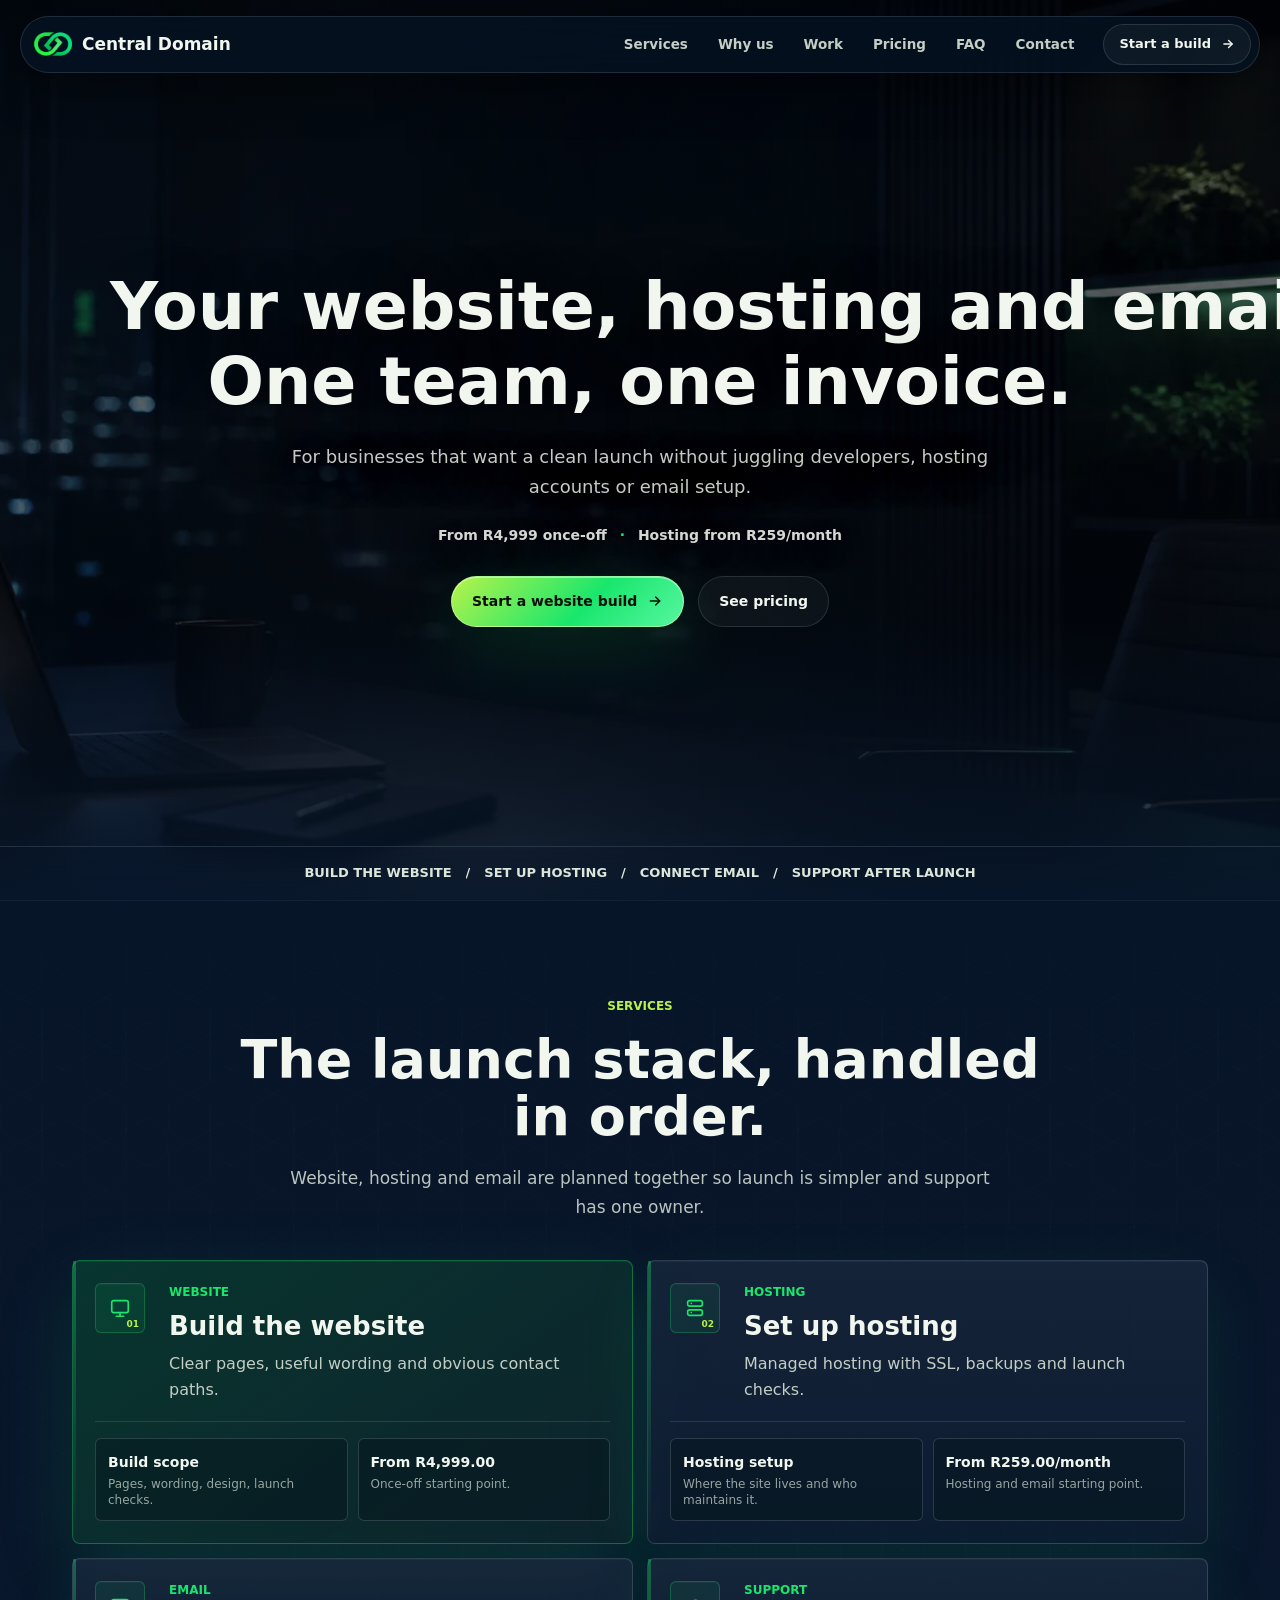
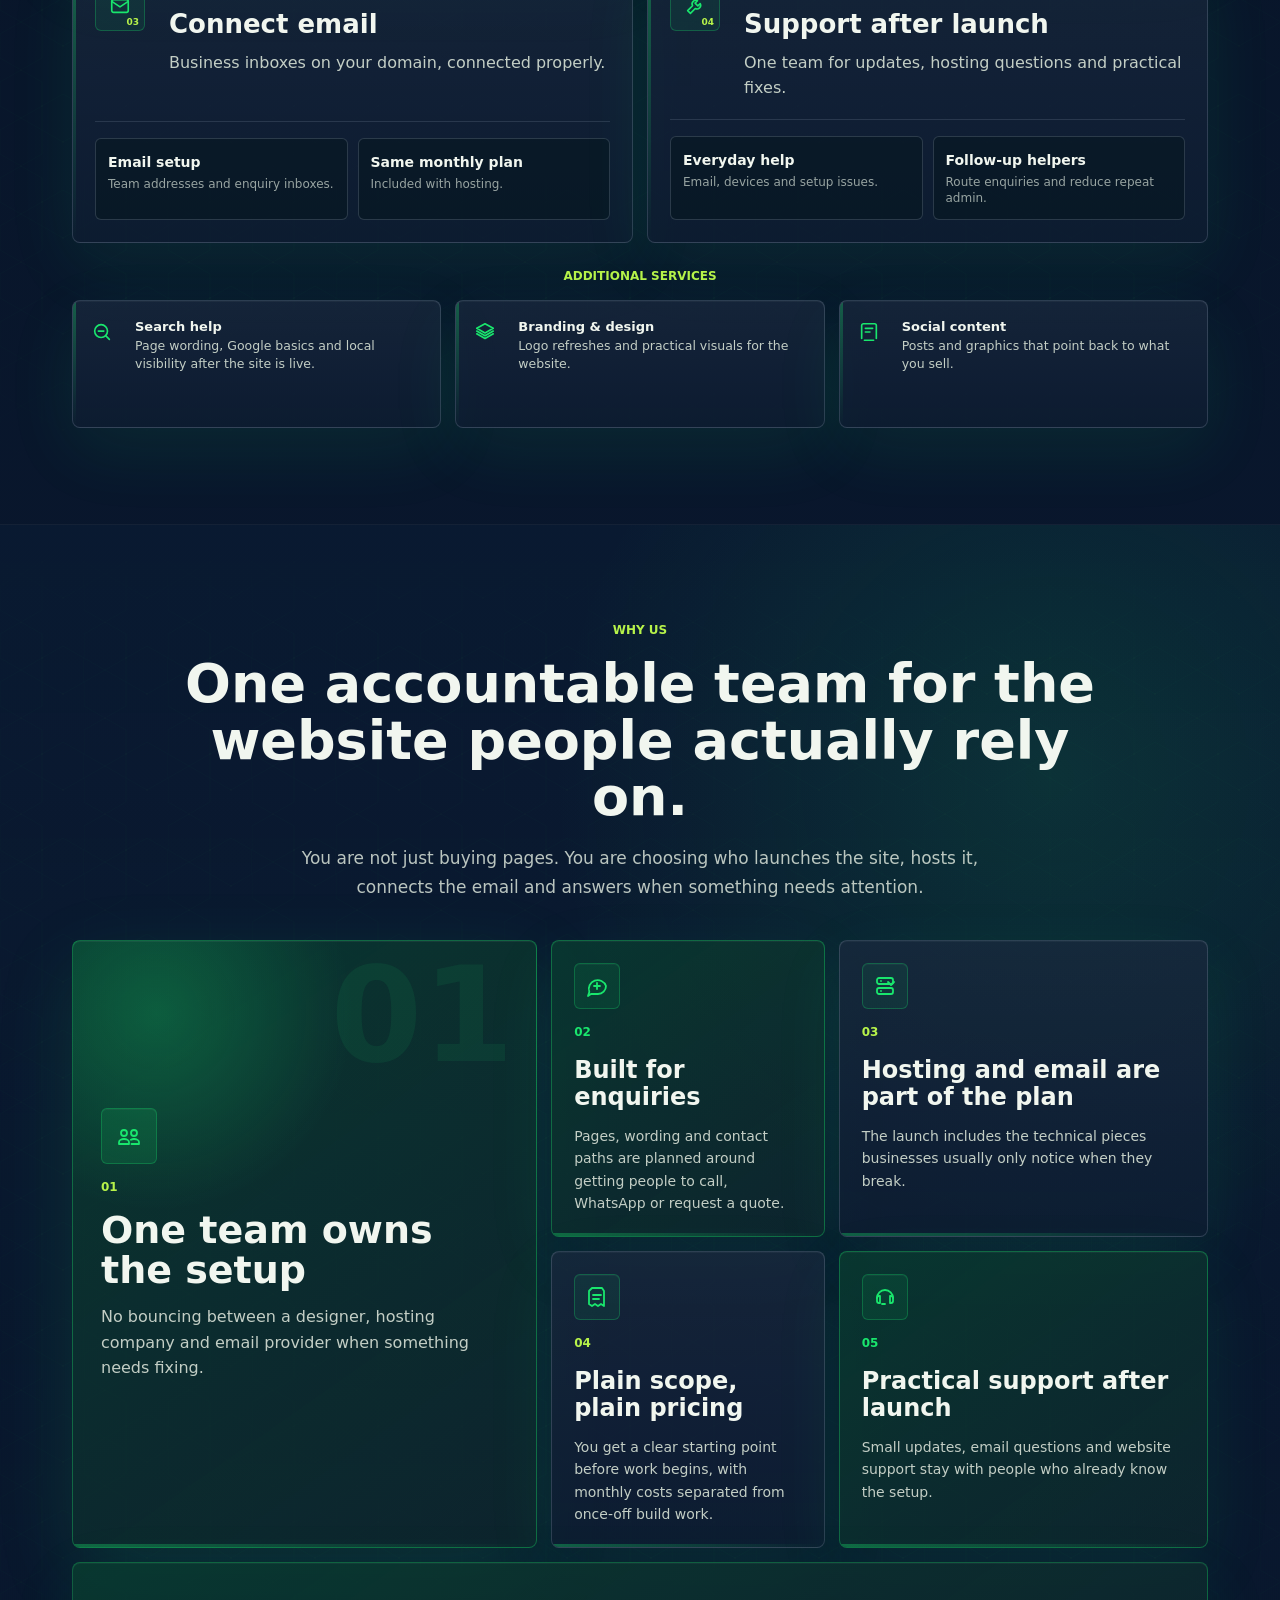
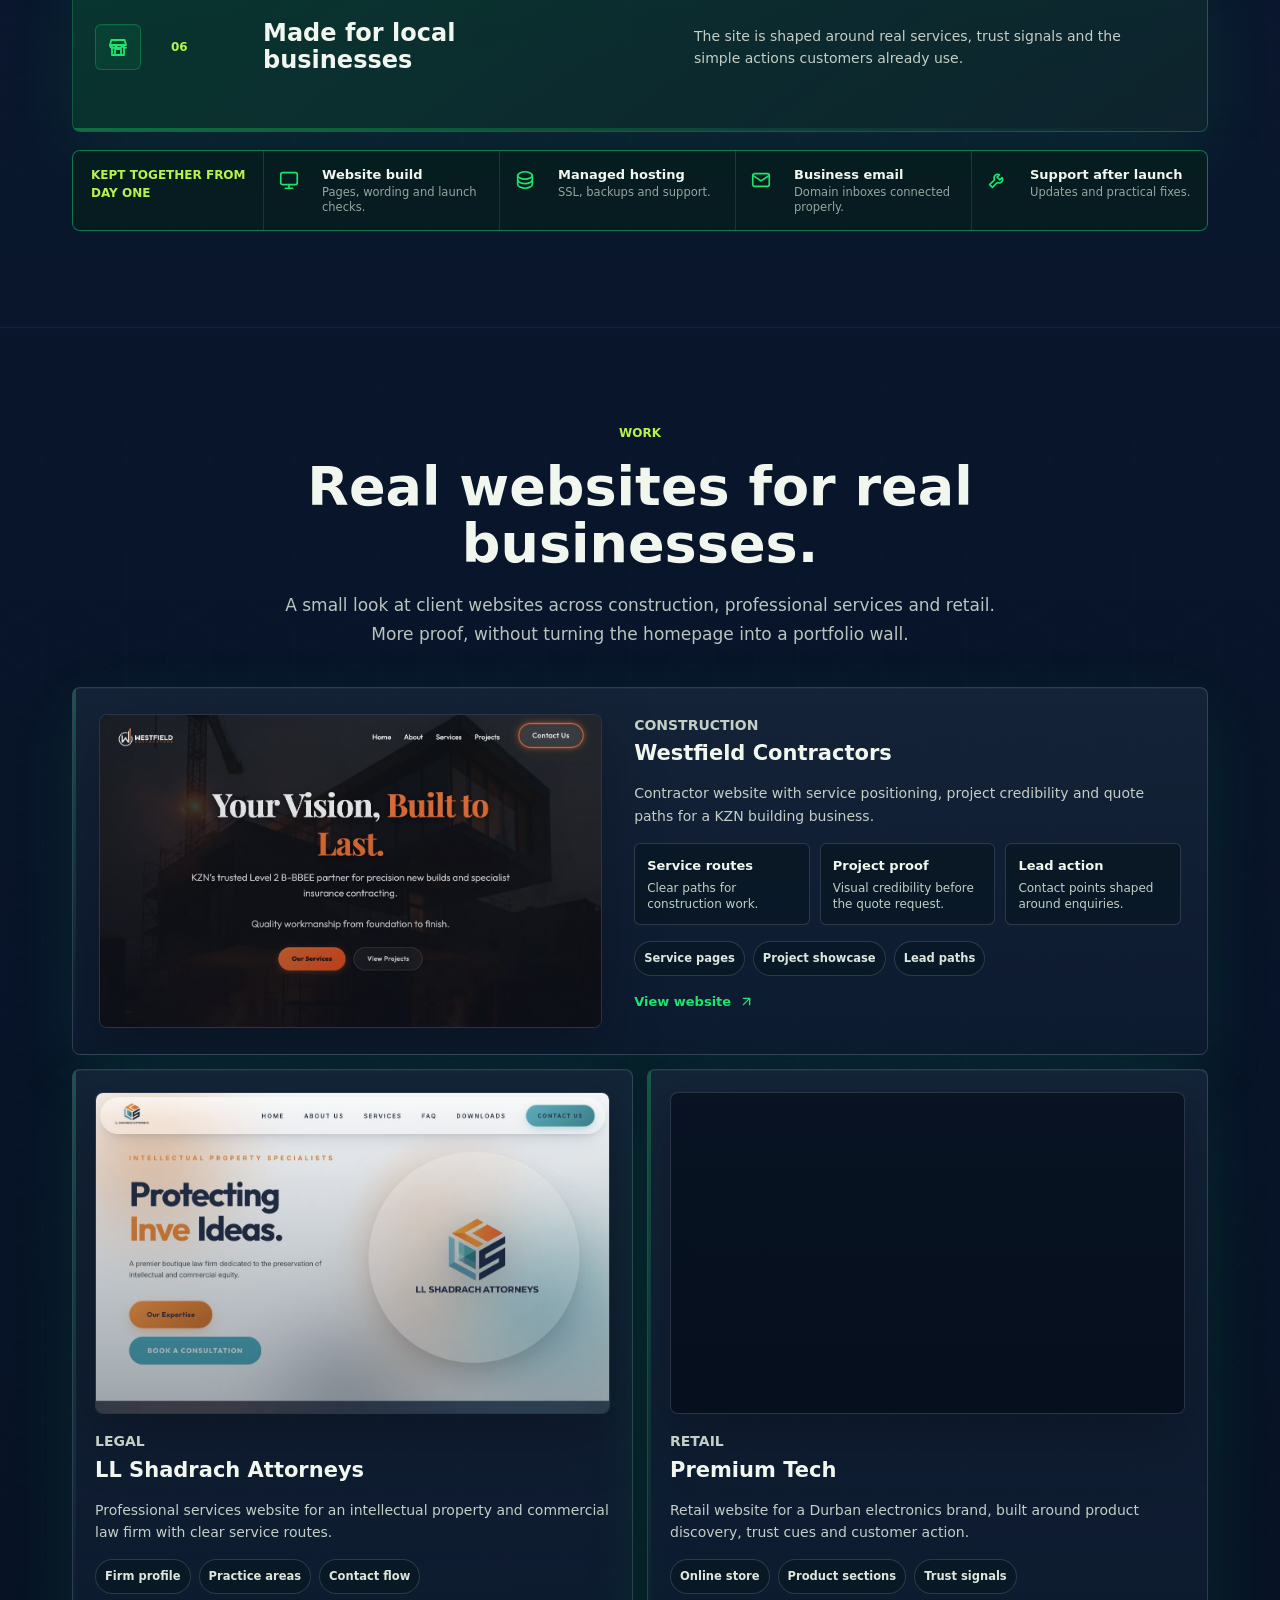
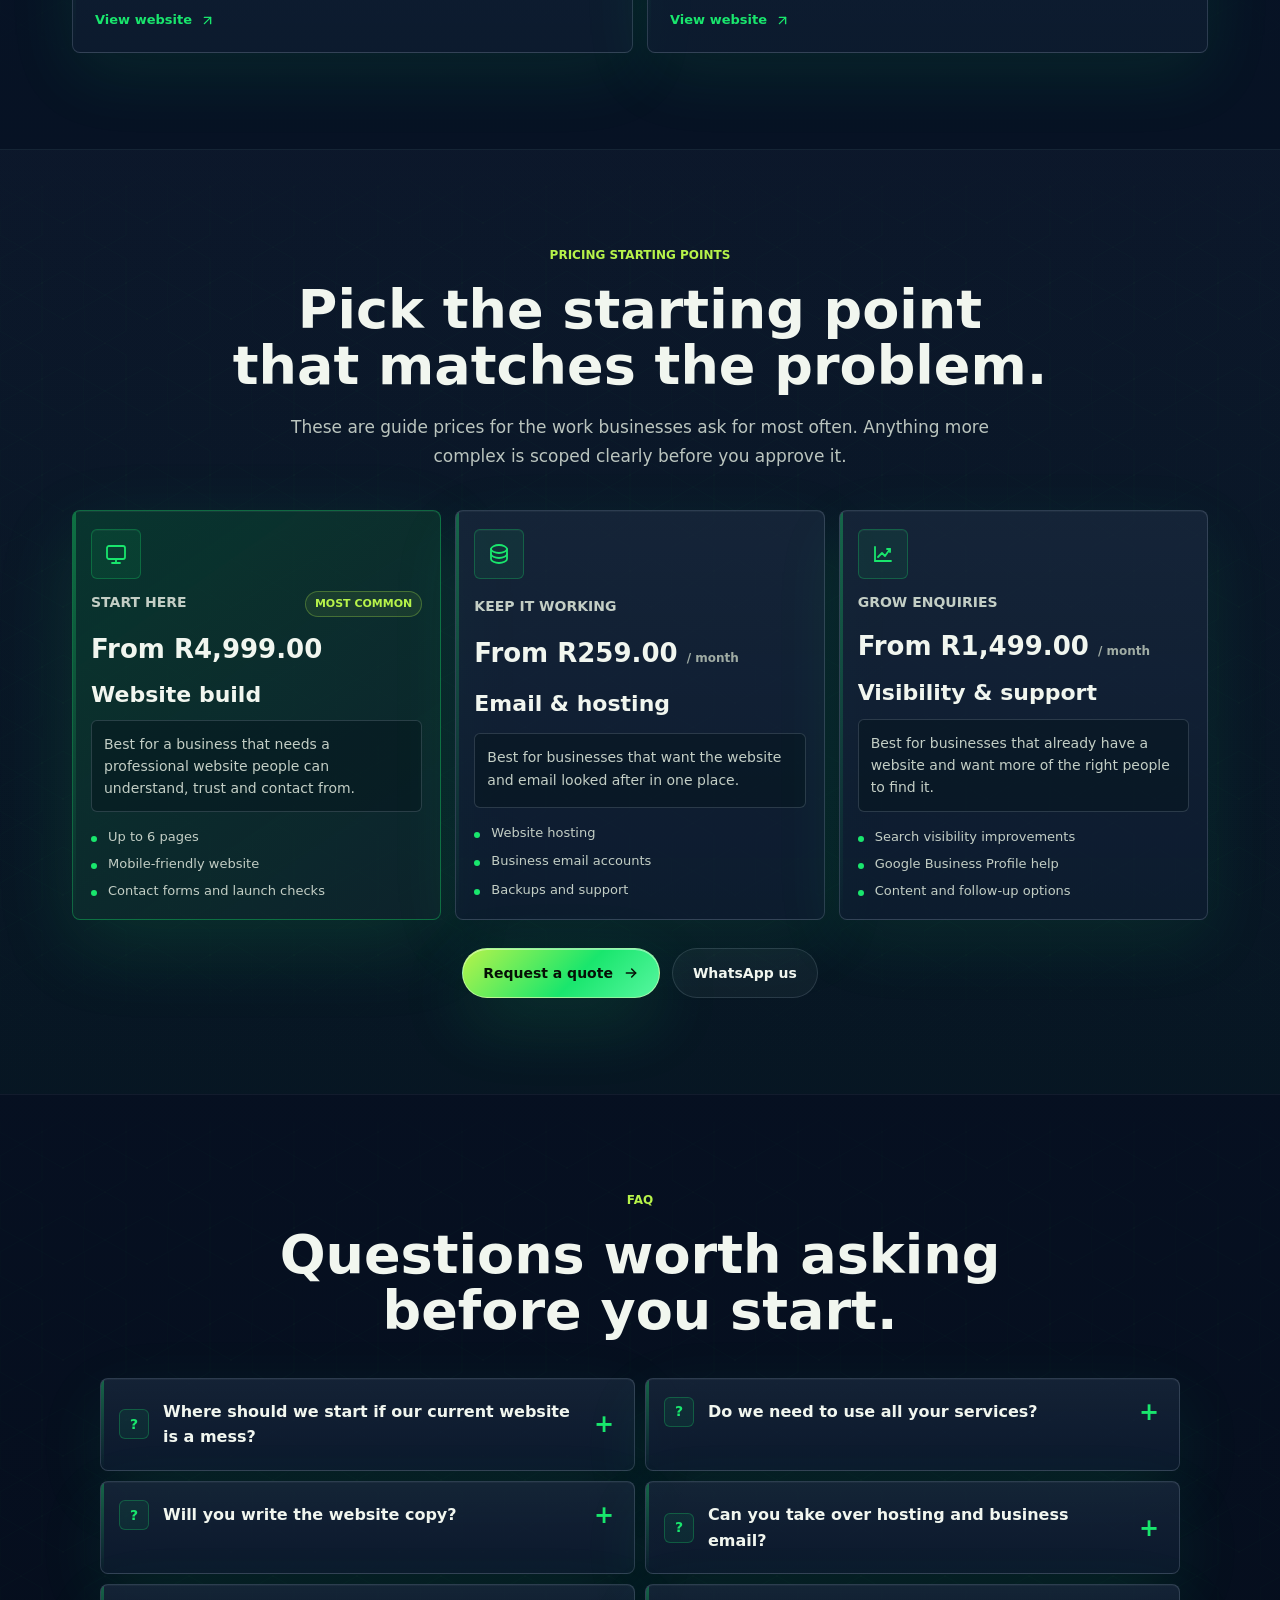
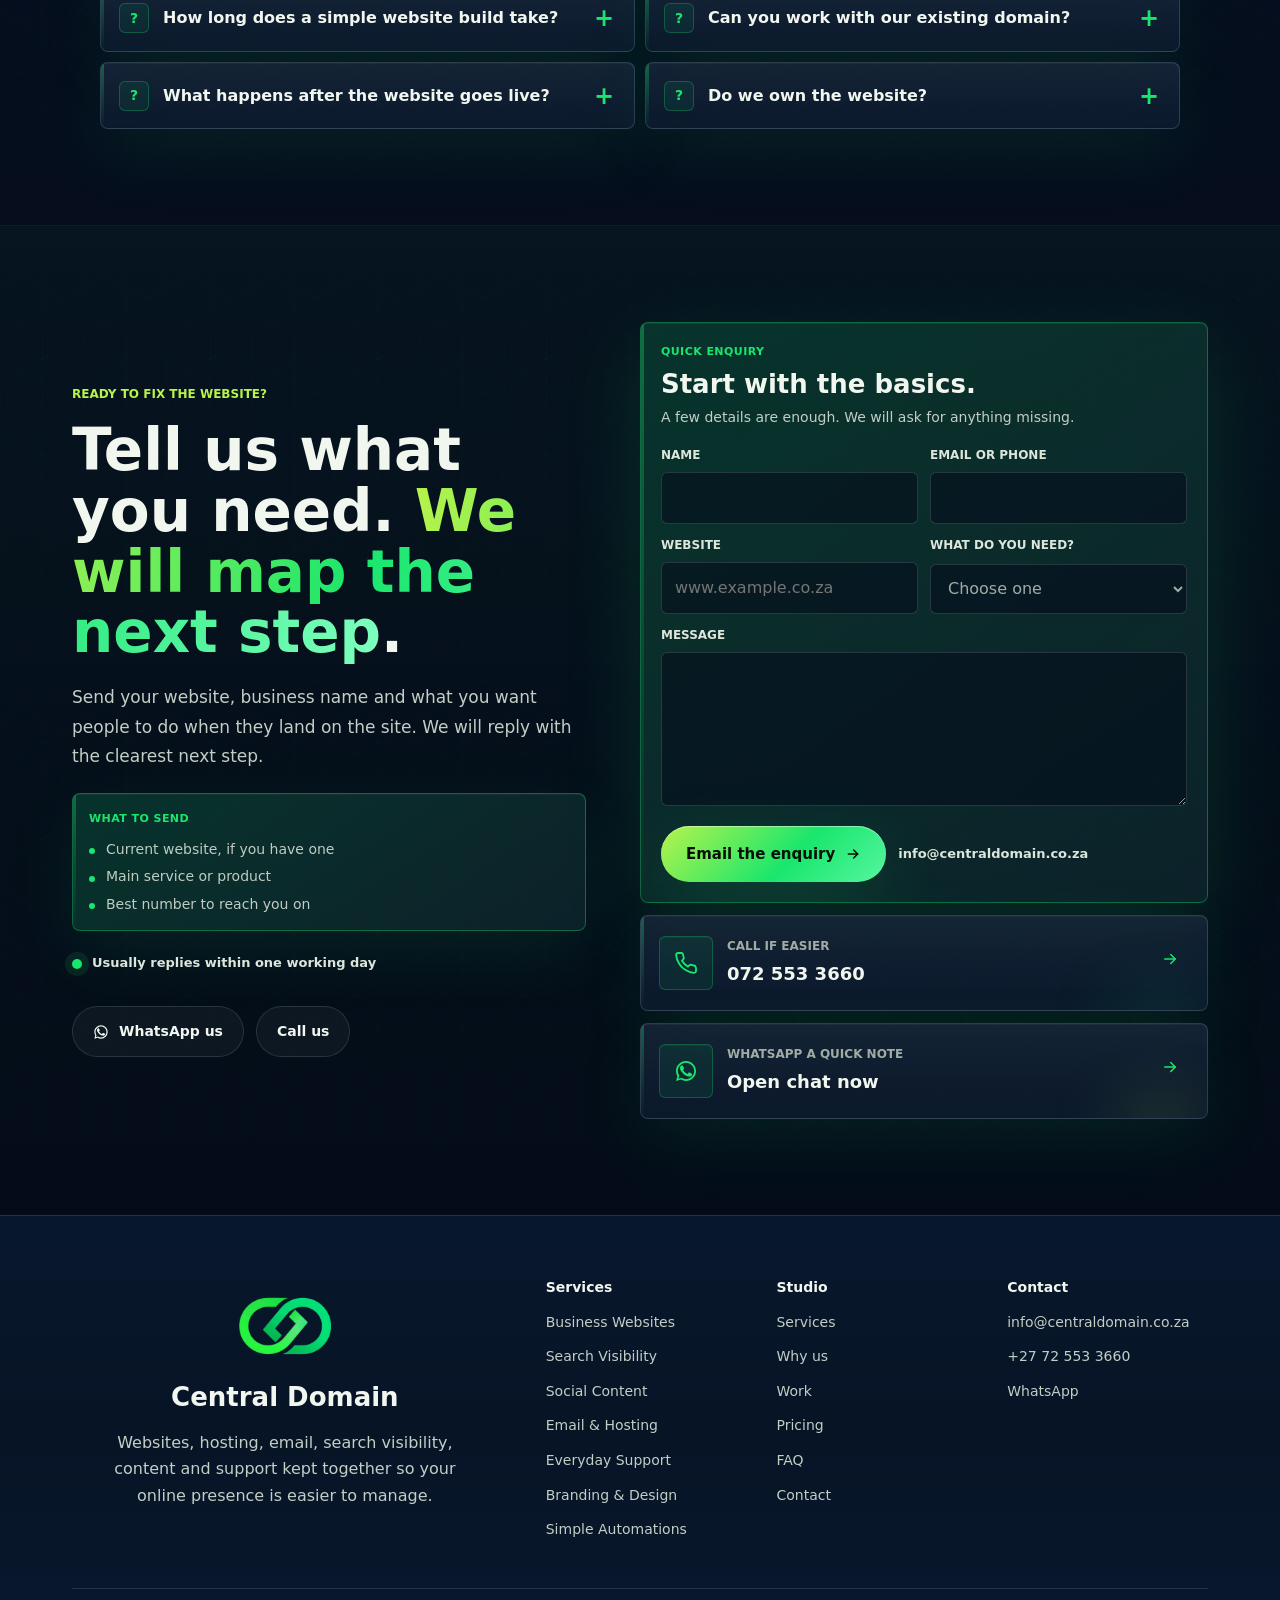
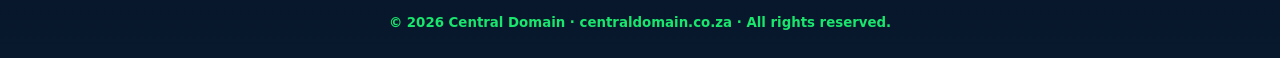
==== commit 89ef1681: "Fix desktop CLS and nav logo sizing" ====
--- a/index.html
+++ b/index.html
@@ -34,9 +34,7 @@
 <link rel="alternate" type="text/plain" href="https://www.centraldomain.co.za/llms.txt" title="Central Domain AI summary" />
 <link rel="preload" as="image" href="bk.webp" type="image/webp" fetchpriority="high" />
 
-<link rel="preload" href="css/main.css?v=20260619-audit1" as="style" data-load-css />
-<script src="js/load-css.js?v=20260619-audit1" async></script>
-<noscript><link rel="stylesheet" href="css/main.css?v=20260619-audit1" /></noscript>
+<link rel="stylesheet" href="css/main.css?v=20260619-cls1" />
 
 <!-- Google Analytics GA4 -->
 <script src="js/analytics.js?v=20260608-perf1" defer></script>
@@ -217,7 +215,7 @@
 <!-- Nav -->
 <header class="nav" id="nav">
   <a class="nav__brand" href="#top" aria-label="Central Domain home">
-    <div class="brand__icon"><img src="assets/central-domain-logo-white-192.webp" alt="Central Domain logo" width="192" height="151" decoding="async" /></div>
+    <div class="brand__icon"><img src="assets/central-domain-icon-96.webp" alt="" width="96" height="96" decoding="async" /></div>
     <span class="brand__name">Central Domain</span>
   </a>
   <nav class="nav__links" aria-label="Primary">
--- a/css/main.css
+++ b/css/main.css
@@ -281,15 +281,14 @@
 }
 .brand__icon{
   flex: 0 0 auto;
-  width: 68px;
-  height: 36px;
-  overflow: hidden;
+  width: 38px;
+  height: 38px;
   line-height: 0;
 }
 .brand__icon img{
-  width: auto;
-  height: 58px;
-  transform: translateY(-2px);
+  width: 100%;
+  height: 100%;
+  object-fit: contain;
 }
 .brand__name{
   color: var(--text);
@@ -1854,8 +1853,7 @@
     backdrop-filter: none;
     -webkit-backdrop-filter: none;
   }
-  .brand__icon{ width: 62px; height: 35px; }
-  .brand__icon img{ height: 56px; }
+  .brand__icon{ width: 38px; height: 38px; }
   .brand__name{ font-size: 15px; }
   .hero{
     padding-top: 104px;
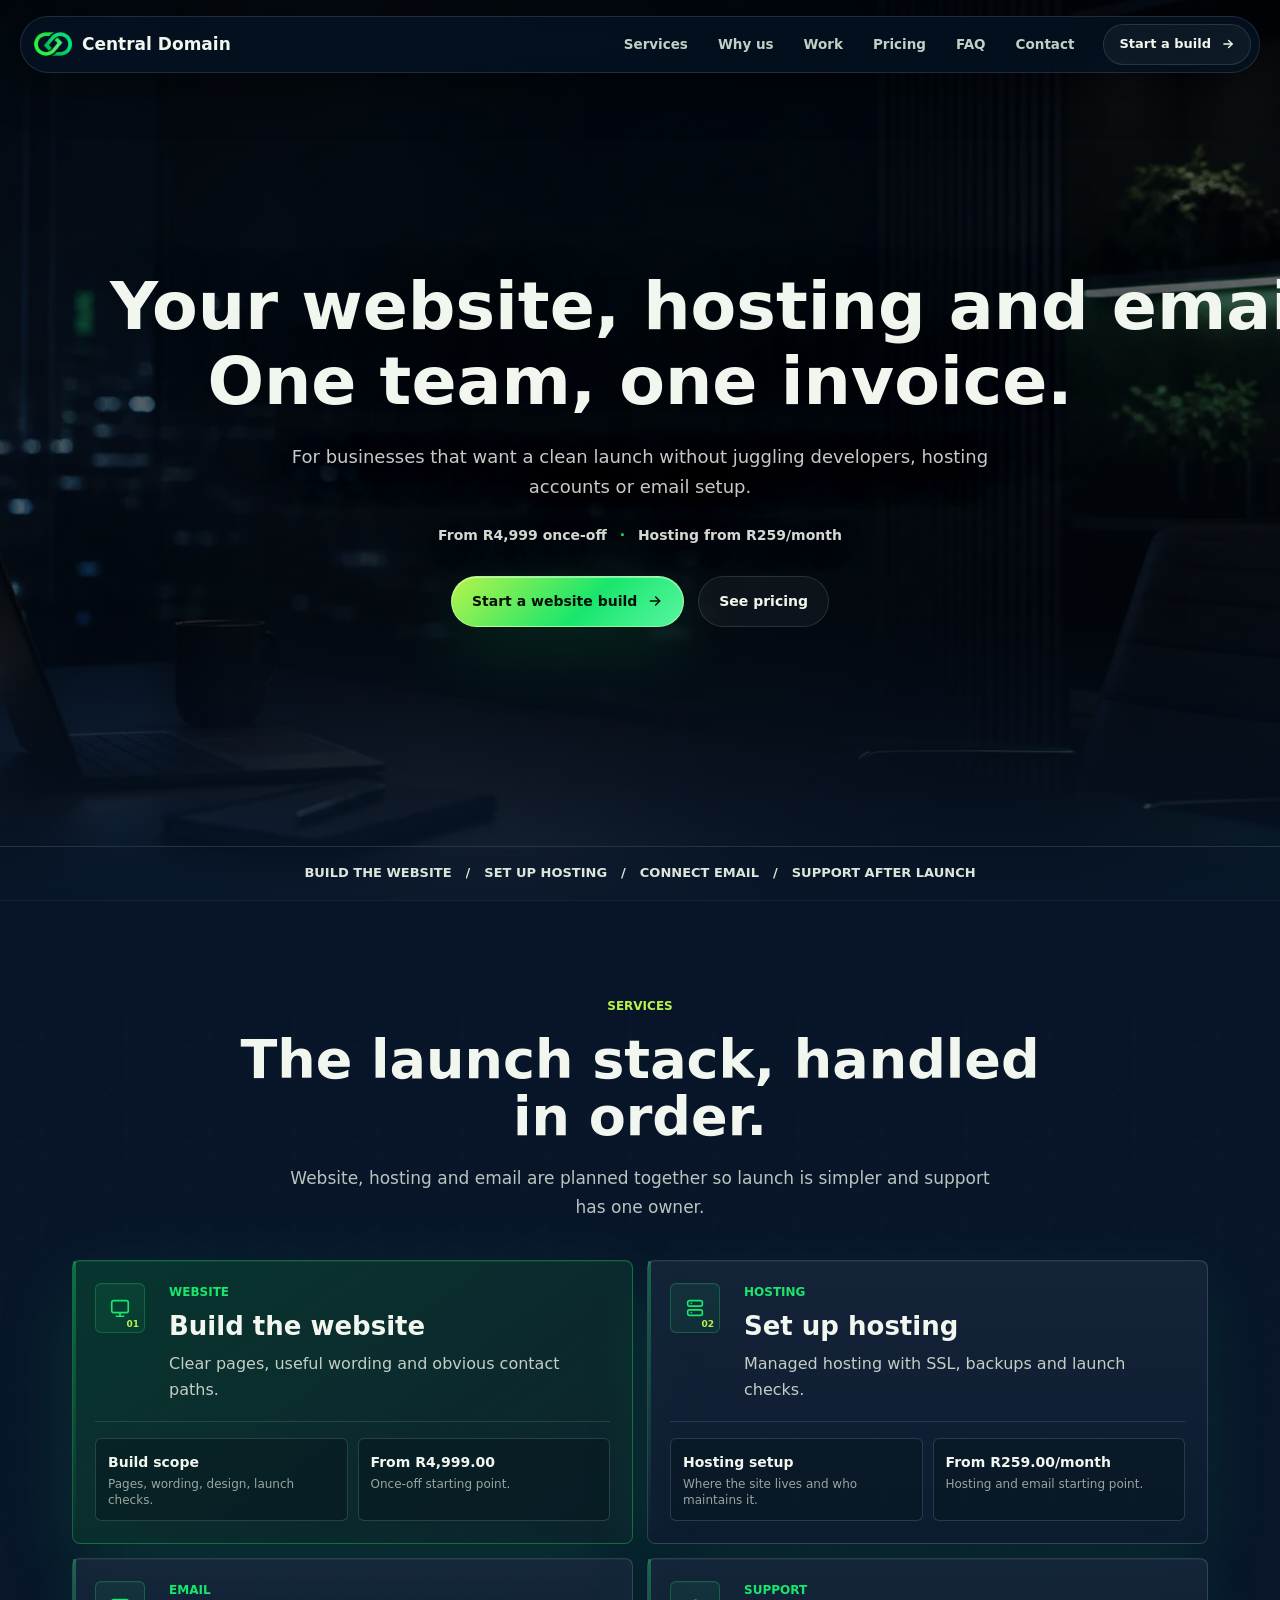
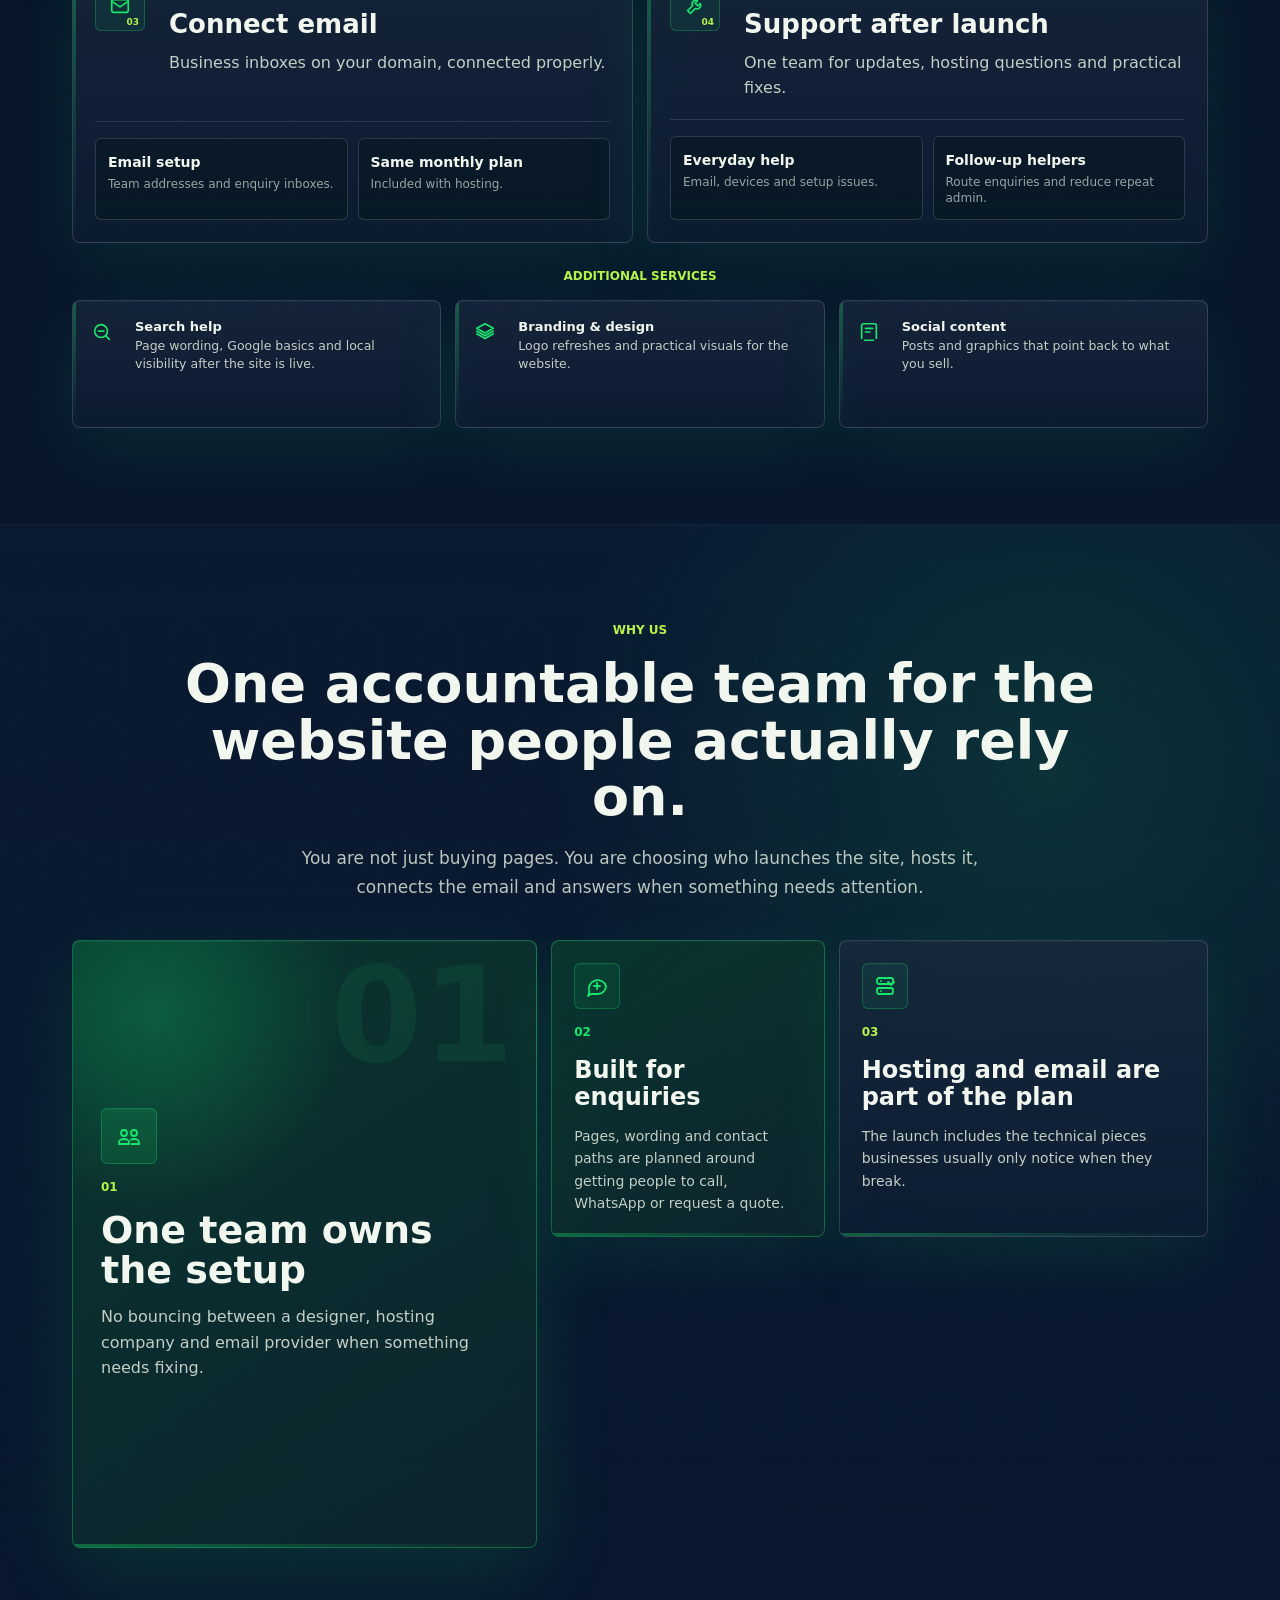
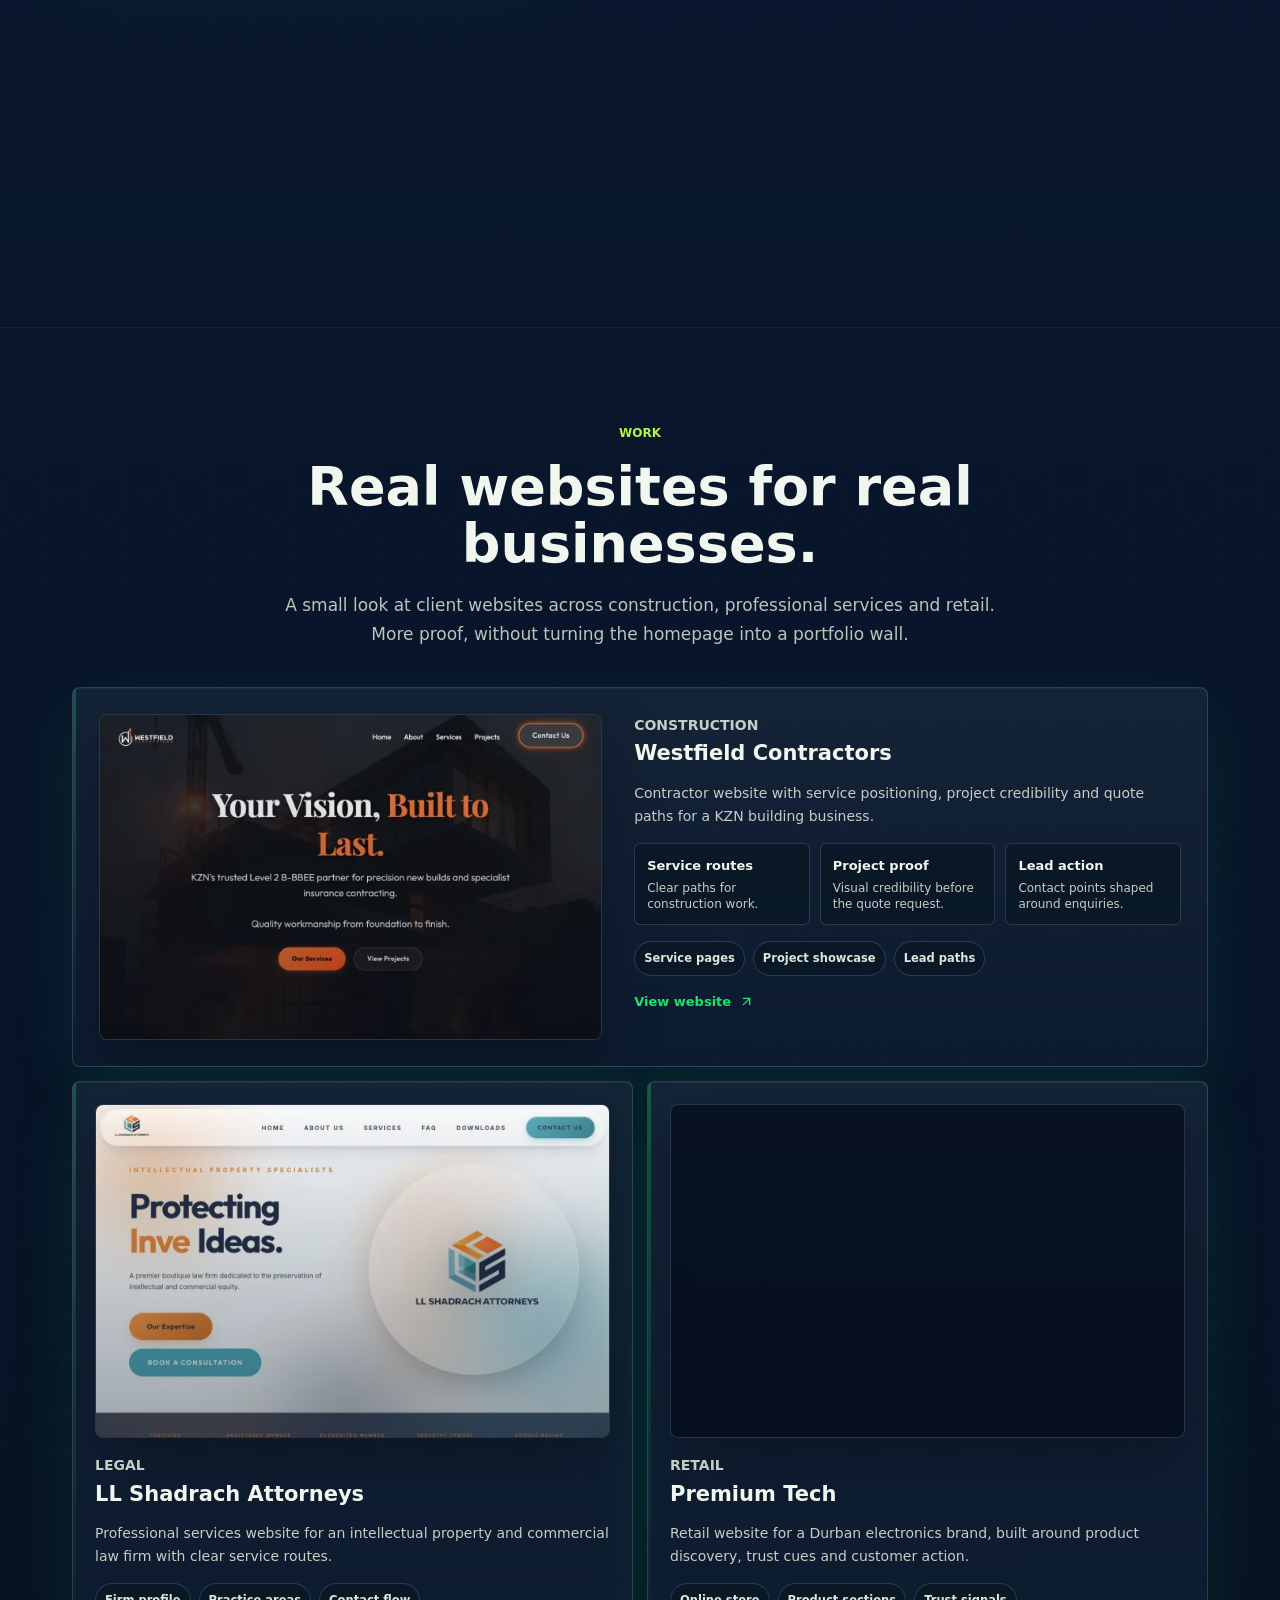
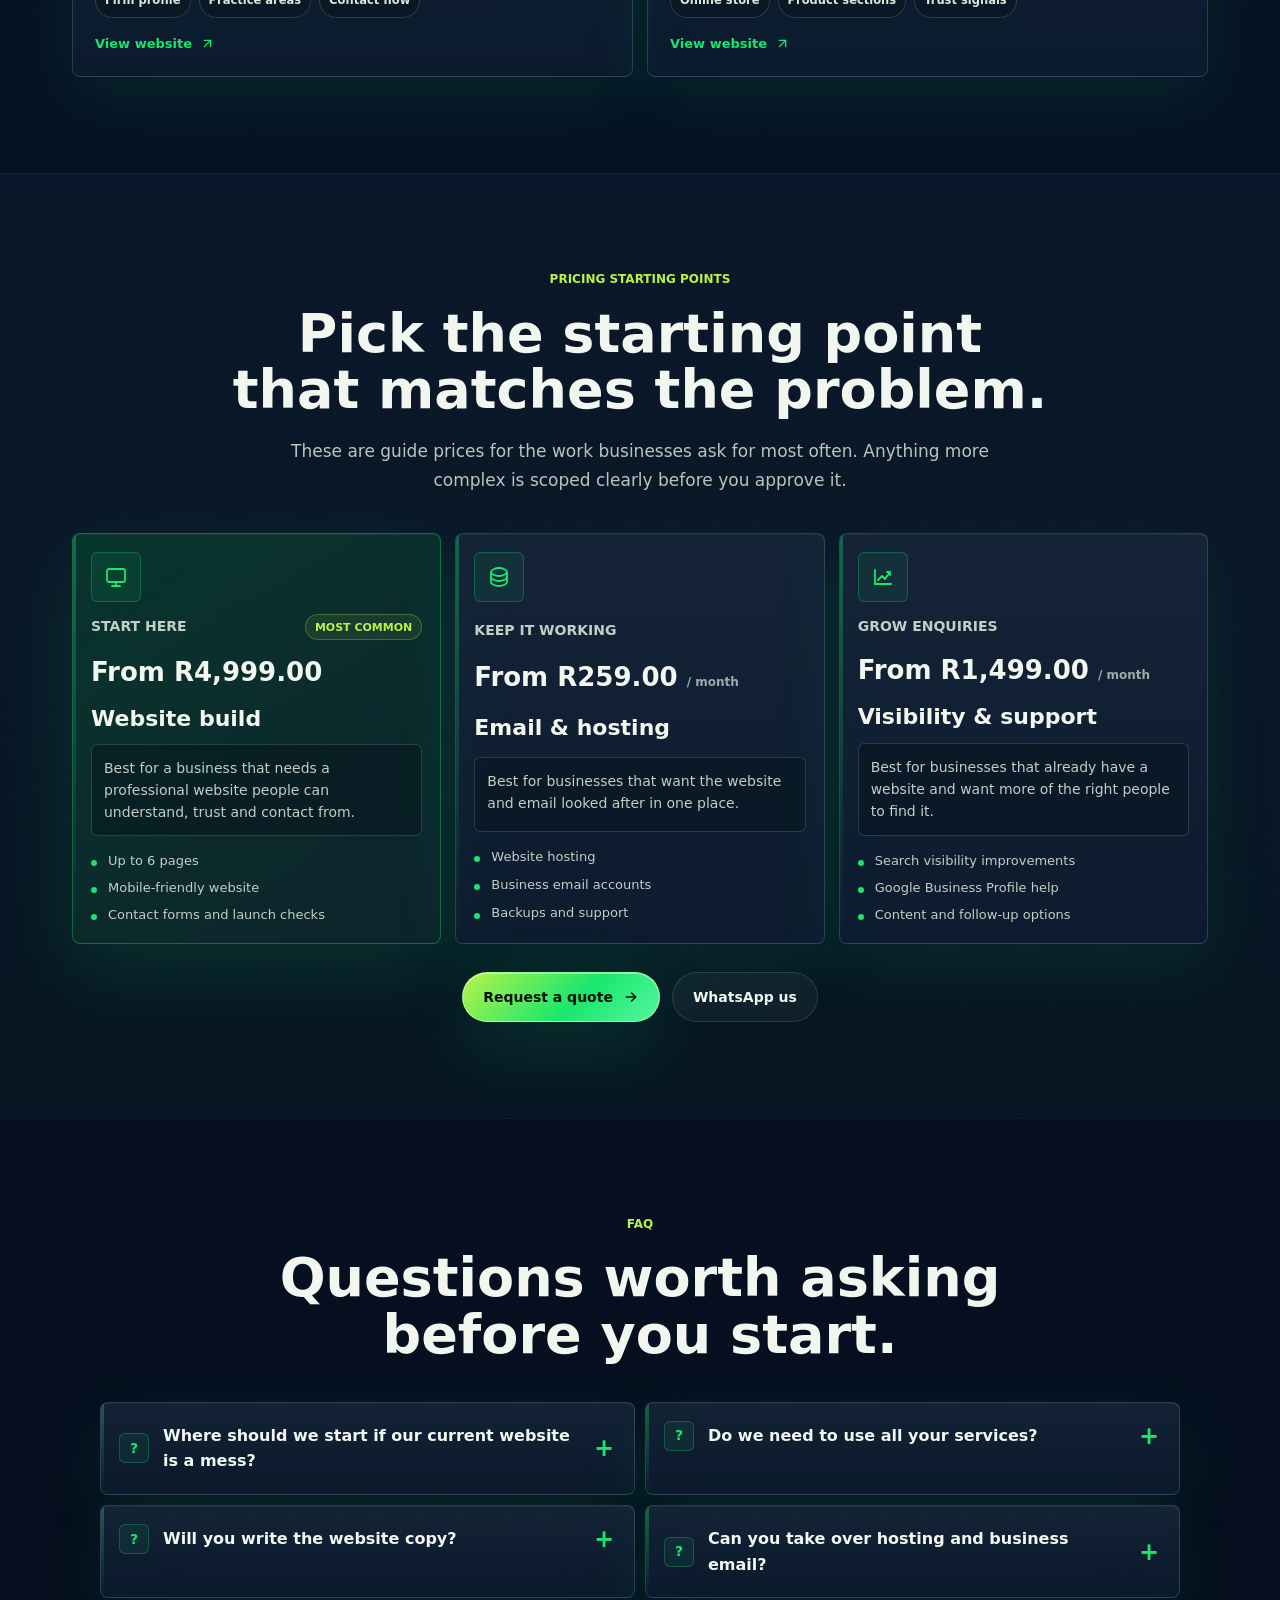
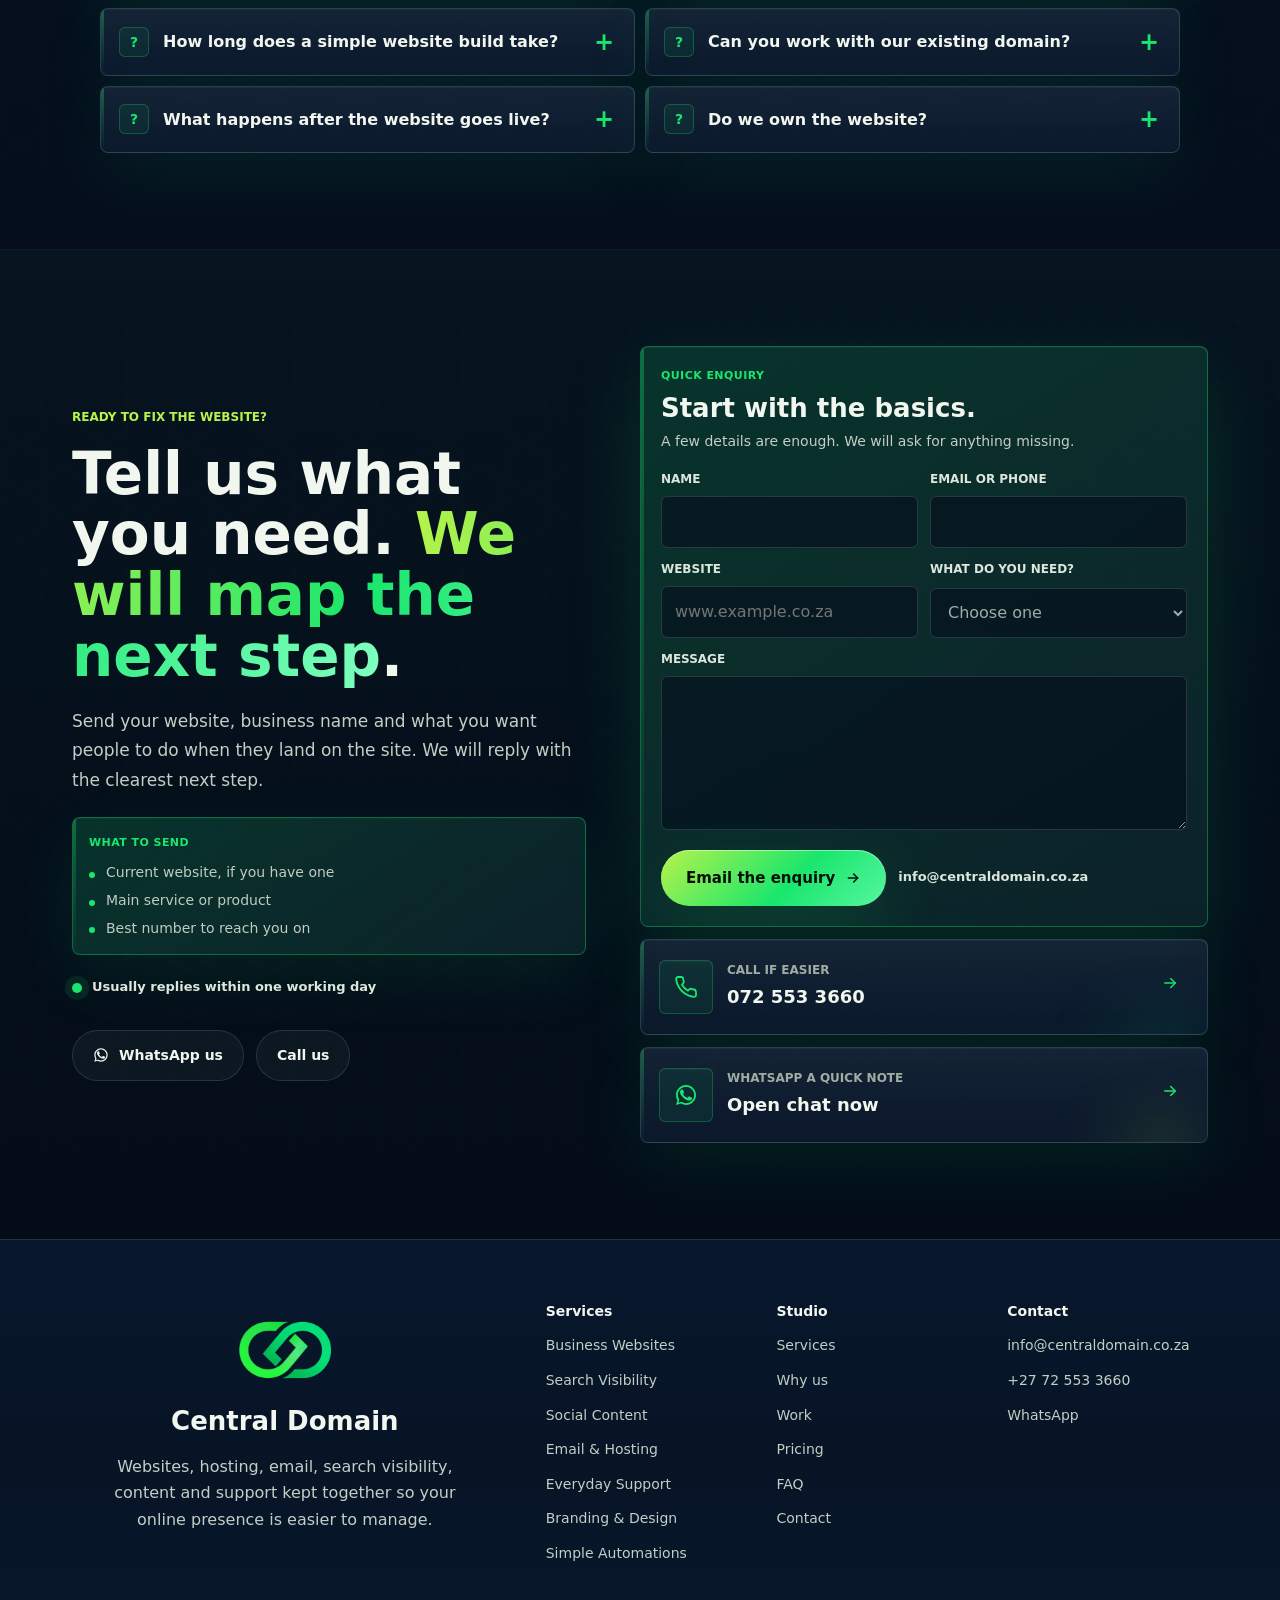
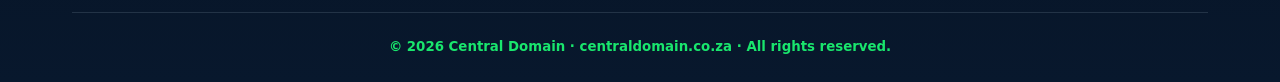
==== commit 4c93a0cc: "Optimize work previews and reveal startup" ====
--- a/index.html
+++ b/index.html
@@ -34,7 +34,7 @@
 <link rel="alternate" type="text/plain" href="https://www.centraldomain.co.za/llms.txt" title="Central Domain AI summary" />
 <link rel="preload" as="image" href="bk.webp" type="image/webp" fetchpriority="high" />
 
-<link rel="stylesheet" href="css/main.css?v=20260619-cls1" />
+<link rel="stylesheet" href="css/main.css?v=20260619-report1" />
 
 <!-- Google Analytics GA4 -->
 <script src="js/analytics.js?v=20260608-perf1" defer></script>
@@ -476,7 +476,7 @@
     <div class="work-grid" aria-label="Selected client websites">
       <article class="work-card work-card--featured reveal" data-reveal>
         <div class="work-card__visual">
-          <img src="assets/work/westfield-site.png" alt="Westfield Contractors website homepage preview" width="1280" height="820" loading="lazy" decoding="async" />
+          <img src="assets/work/westfield-site-640.webp" alt="Westfield Contractors website homepage preview" width="640" height="415" loading="lazy" decoding="async" />
         </div>
         <div class="work-card__meta">
           <p class="work-card__type">Construction</p>
@@ -501,7 +501,7 @@
 
       <article class="work-card reveal" data-reveal data-delay="80">
         <div class="work-card__visual">
-          <img src="assets/work/shadrach-site.png" alt="LL Shadrach Attorneys website homepage preview" width="1280" height="820" loading="lazy" decoding="async" />
+          <img src="assets/work/shadrach-site-640.webp" alt="LL Shadrach Attorneys website homepage preview" width="640" height="415" loading="lazy" decoding="async" />
         </div>
         <div class="work-card__meta">
           <p class="work-card__type">Legal</p>
@@ -521,7 +521,7 @@
 
       <article class="work-card reveal" data-reveal data-delay="160">
         <div class="work-card__visual">
-          <img src="assets/work/premiumtech-site.png" alt="Premium Tech website homepage preview" width="1280" height="820" loading="lazy" decoding="async" />
+          <img src="assets/work/premiumtech-site-640.webp" alt="Premium Tech website homepage preview" width="640" height="415" loading="lazy" decoding="async" />
         </div>
         <div class="work-card__meta">
           <p class="work-card__type">Retail</p>
@@ -839,6 +839,6 @@
   </div>
 </footer>
 
-<script src="js/main.js?v=20260619-form1" defer></script>
+<script src="js/main.js?v=20260619-reflow1" defer></script>
 </body>
 </html>
--- a/css/main.css
+++ b/css/main.css
@@ -1005,7 +1005,7 @@
 .work-card__visual{
   position: relative;
   min-width: 0;
-  aspect-ratio: 16 / 10;
+  aspect-ratio: 640 / 415;
   overflow: hidden;
   border: 1px solid rgba(218,236,255,.16);
   border-radius: var(--radius);
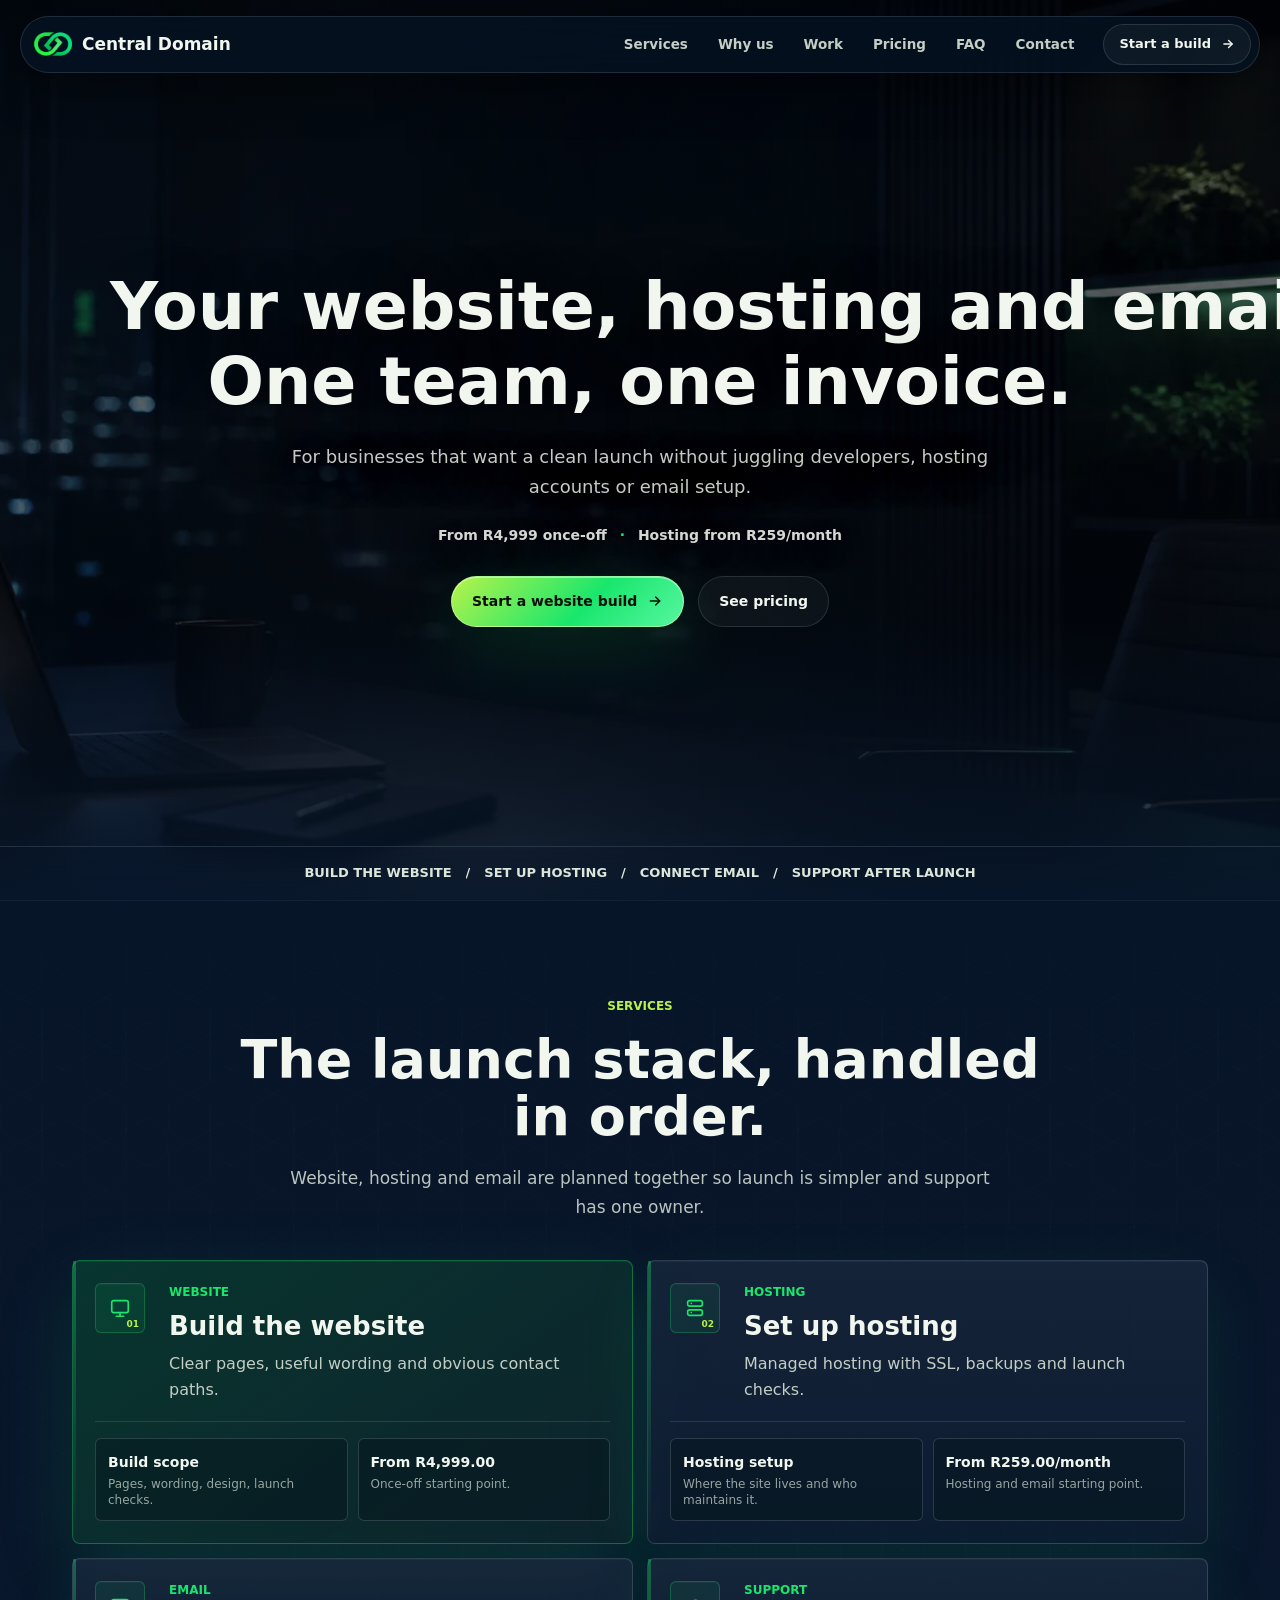
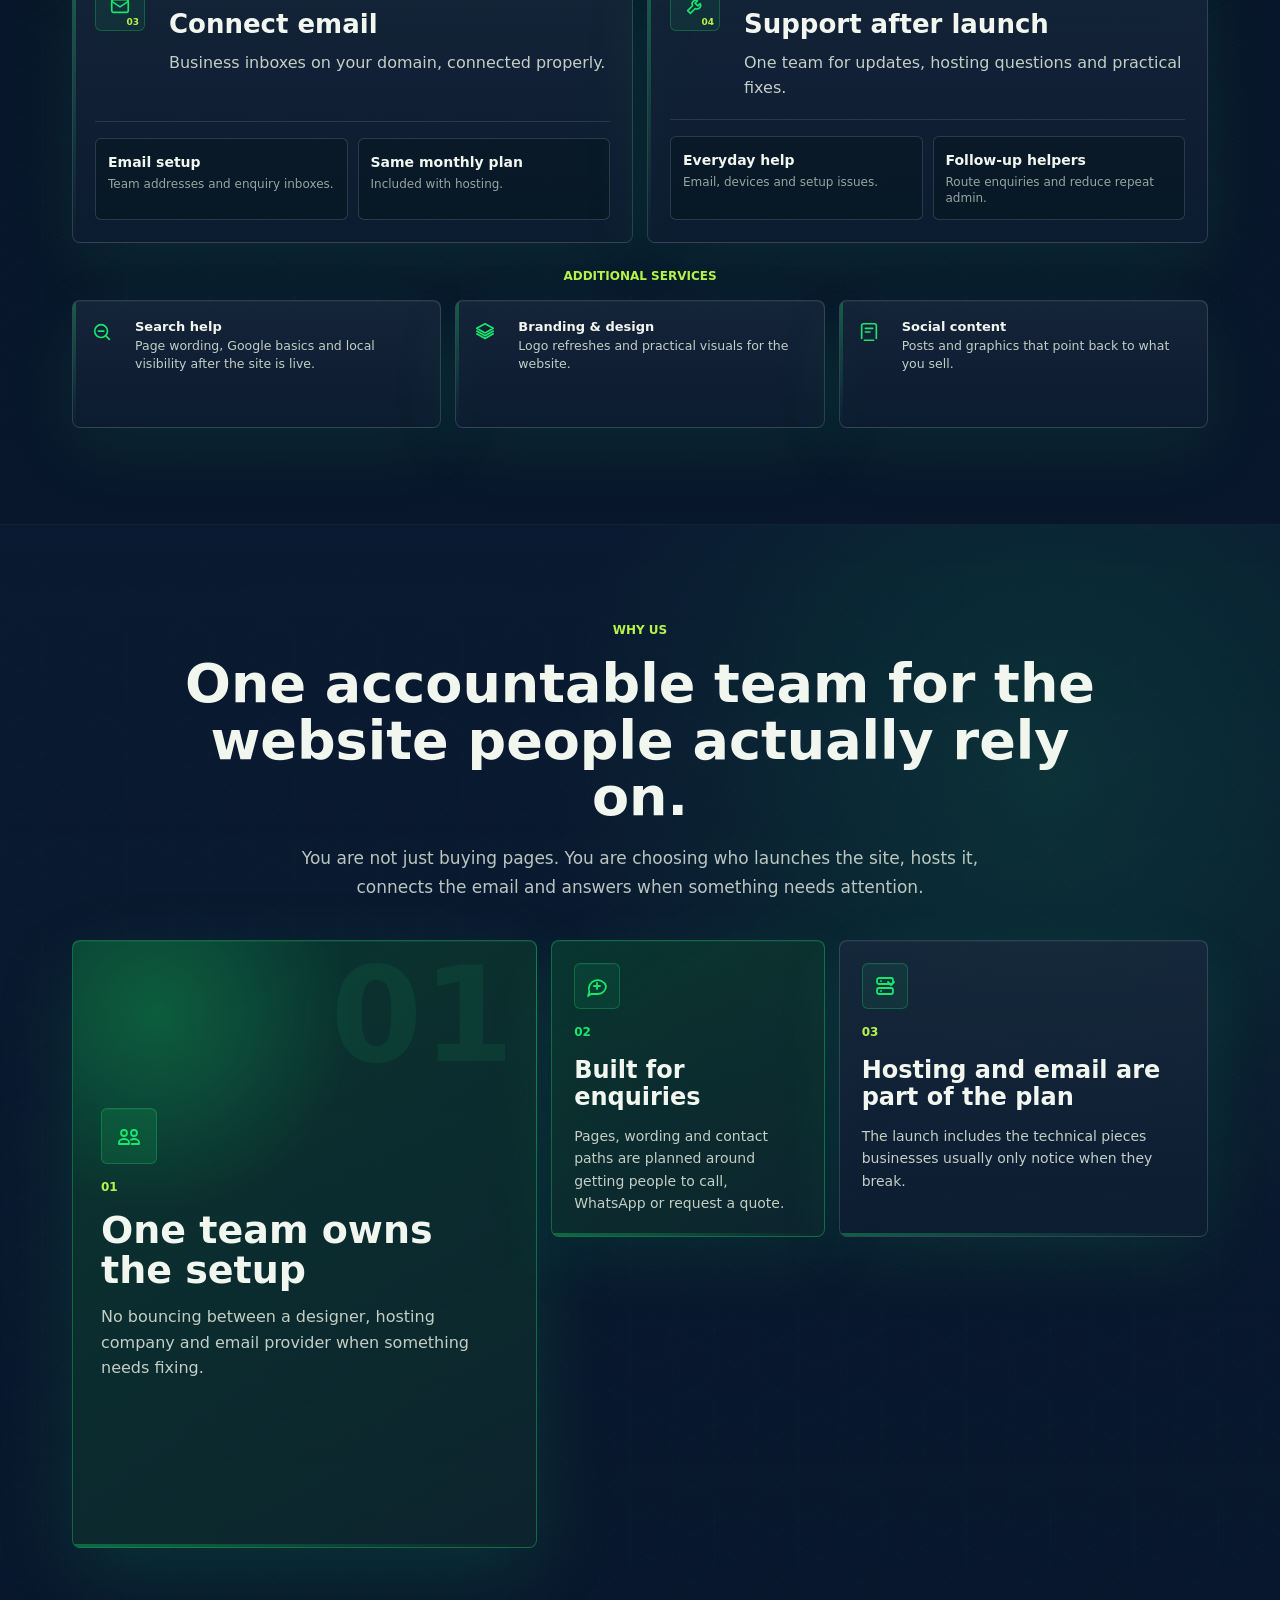
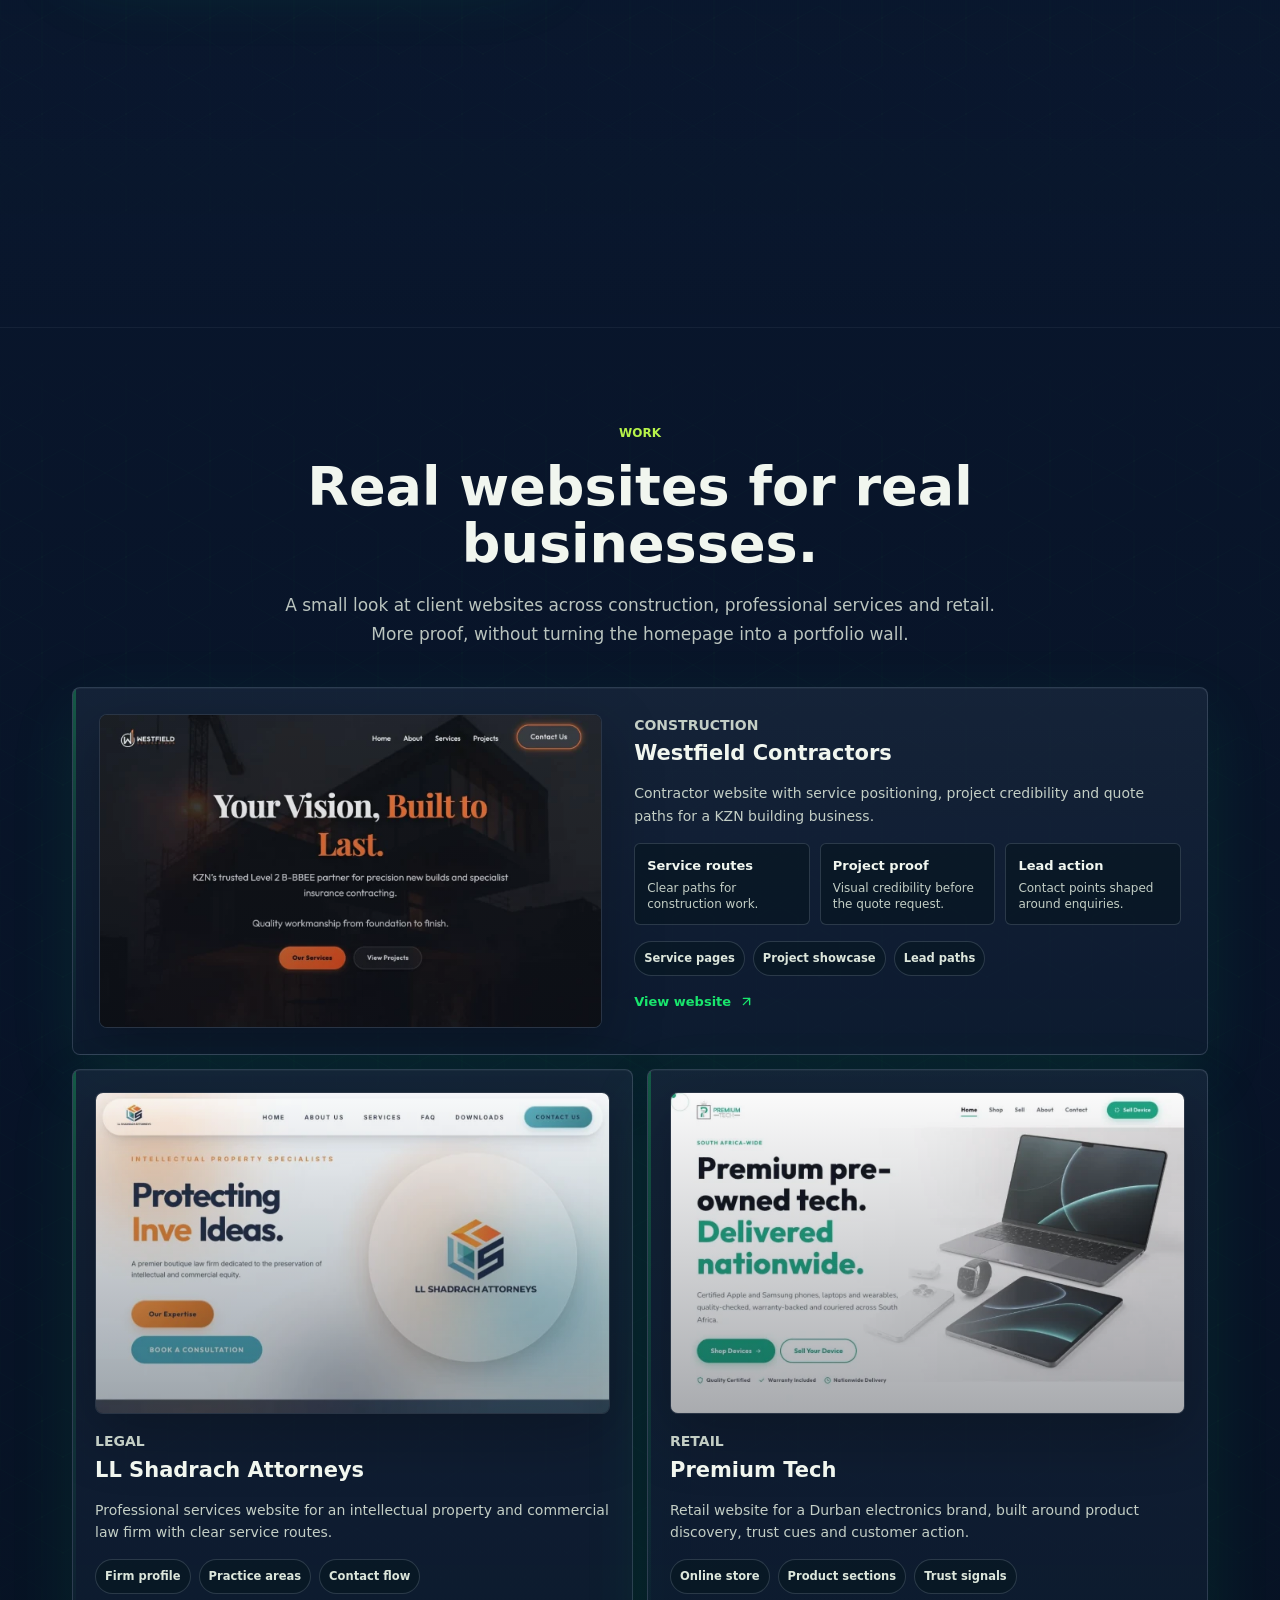
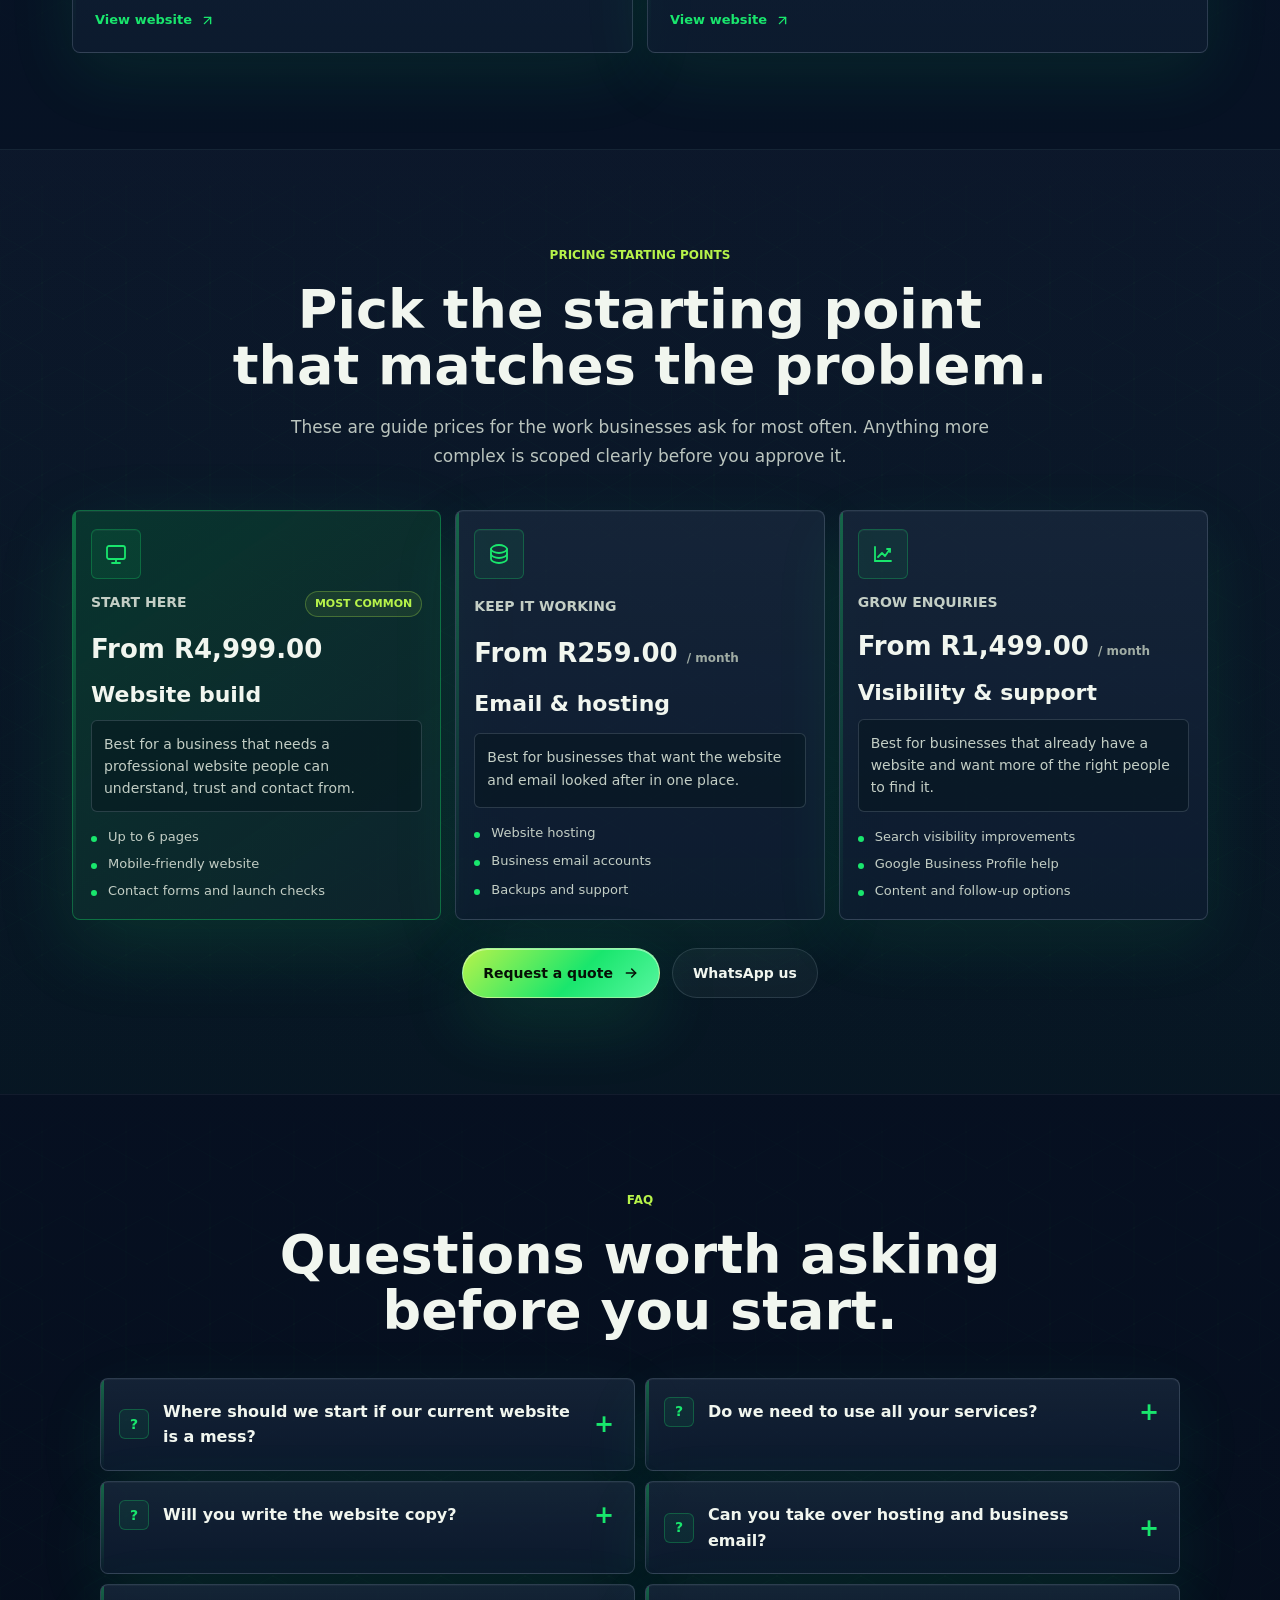
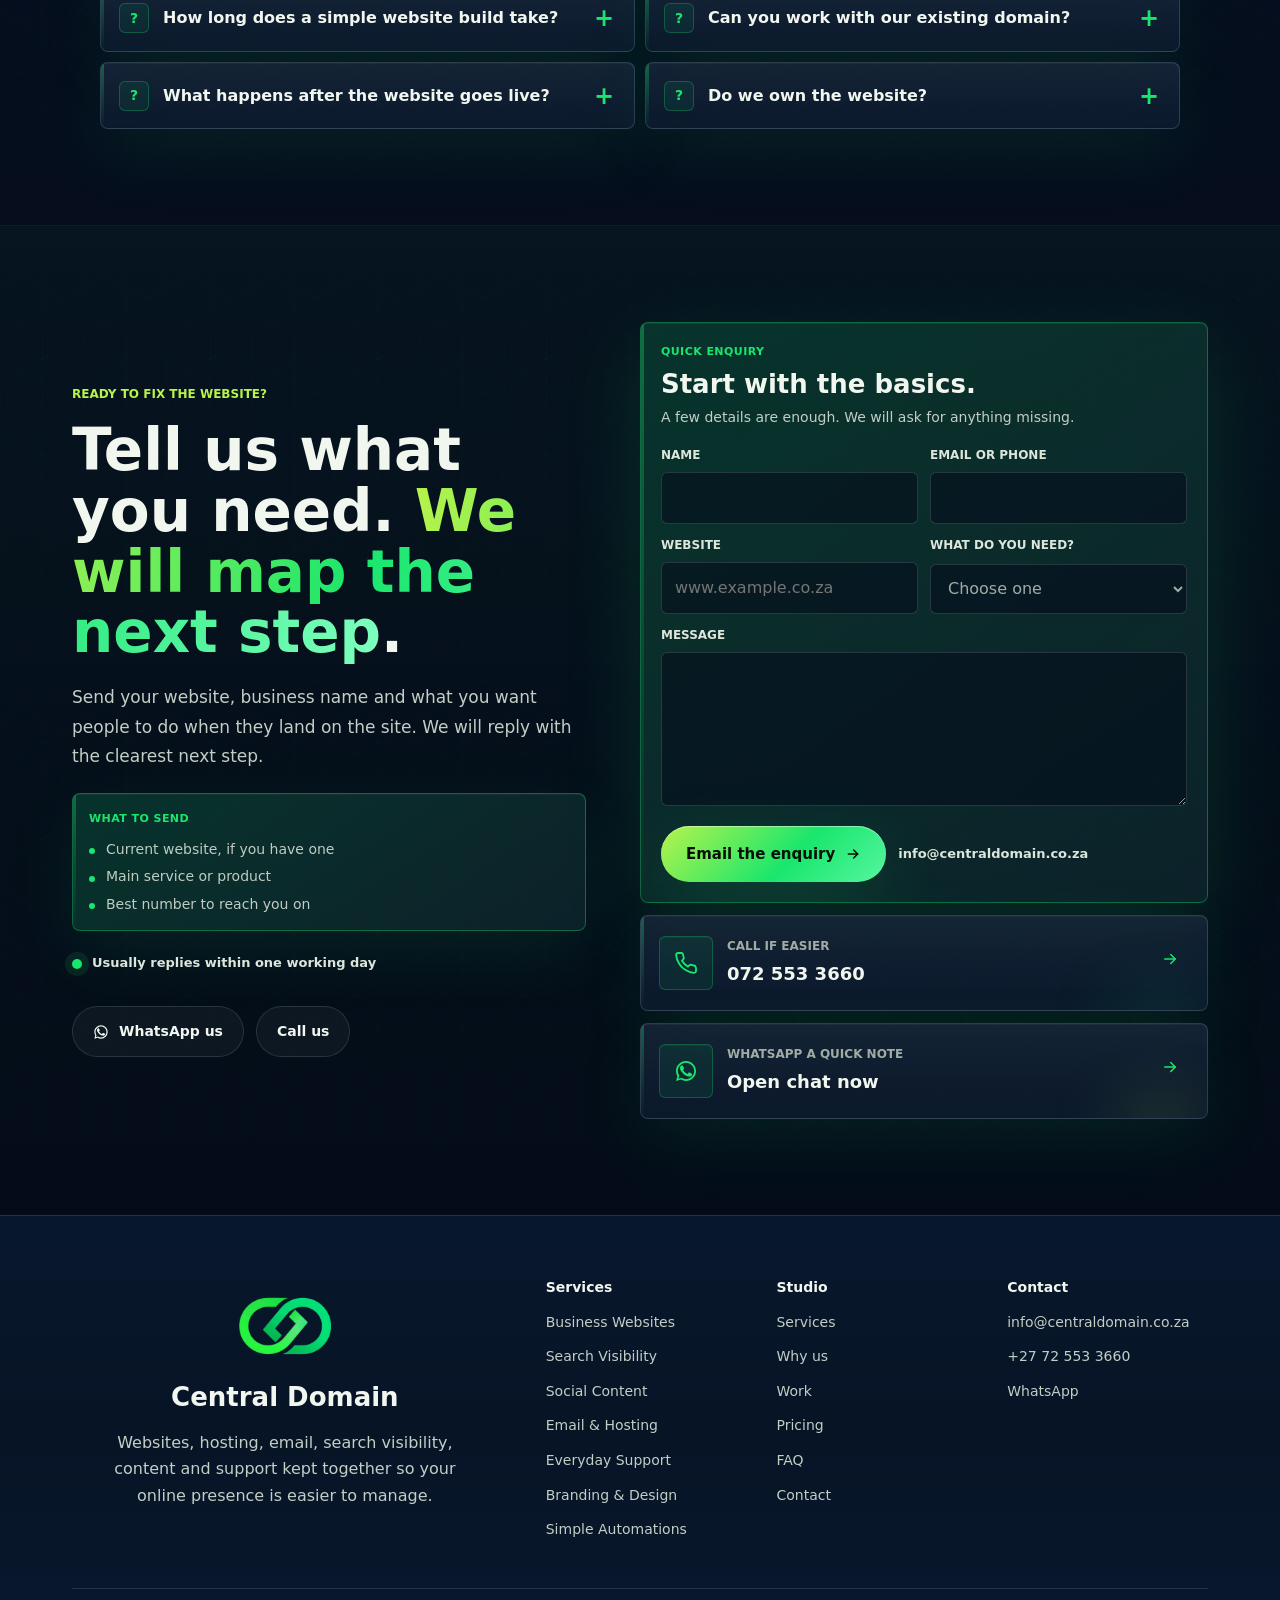
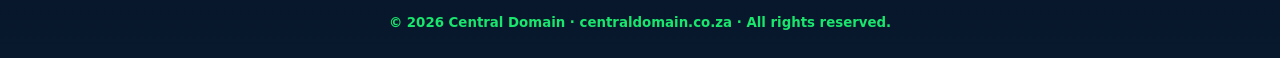
==== commit 8a52bcba: "Fix work preview image framing" ====
--- a/index.html
+++ b/index.html
@@ -34,7 +34,7 @@
 <link rel="alternate" type="text/plain" href="https://www.centraldomain.co.za/llms.txt" title="Central Domain AI summary" />
 <link rel="preload" as="image" href="bk.webp" type="image/webp" fetchpriority="high" />
 
-<link rel="stylesheet" href="css/main.css?v=20260619-report1" />
+<link rel="stylesheet" href="css/main.css?v=20260619-workfix1" />
 
 <!-- Google Analytics GA4 -->
 <script src="js/analytics.js?v=20260608-perf1" defer></script>
@@ -476,7 +476,7 @@
     <div class="work-grid" aria-label="Selected client websites">
       <article class="work-card work-card--featured reveal" data-reveal>
         <div class="work-card__visual">
-          <img src="assets/work/westfield-site-640.webp" alt="Westfield Contractors website homepage preview" width="640" height="415" loading="lazy" decoding="async" />
+          <img src="assets/work/westfield-site-640.webp" alt="Westfield Contractors website homepage preview" width="640" height="400" loading="lazy" decoding="async" />
         </div>
         <div class="work-card__meta">
           <p class="work-card__type">Construction</p>
@@ -501,7 +501,7 @@
 
       <article class="work-card reveal" data-reveal data-delay="80">
         <div class="work-card__visual">
-          <img src="assets/work/shadrach-site-640.webp" alt="LL Shadrach Attorneys website homepage preview" width="640" height="415" loading="lazy" decoding="async" />
+          <img src="assets/work/shadrach-site-640.webp" alt="LL Shadrach Attorneys website homepage preview" width="640" height="400" loading="lazy" decoding="async" />
         </div>
         <div class="work-card__meta">
           <p class="work-card__type">Legal</p>
@@ -521,7 +521,7 @@
 
       <article class="work-card reveal" data-reveal data-delay="160">
         <div class="work-card__visual">
-          <img src="assets/work/premiumtech-site-640.webp" alt="Premium Tech website homepage preview" width="640" height="415" loading="lazy" decoding="async" />
+          <img src="assets/work/premiumtech-site-640.webp" alt="Premium Tech website homepage preview" width="640" height="400" loading="lazy" decoding="async" />
         </div>
         <div class="work-card__meta">
           <p class="work-card__type">Retail</p>
--- a/css/main.css
+++ b/css/main.css
@@ -1005,7 +1005,7 @@
 .work-card__visual{
   position: relative;
   min-width: 0;
-  aspect-ratio: 640 / 415;
+  aspect-ratio: 16 / 10;
   overflow: hidden;
   border: 1px solid rgba(218,236,255,.16);
   border-radius: var(--radius);
@@ -1025,7 +1025,6 @@
   height: 100%;
   object-fit: cover;
   object-position: top center;
-  transform: scale(1.01);
 }
 .work-card__meta{
   min-height: 52px;
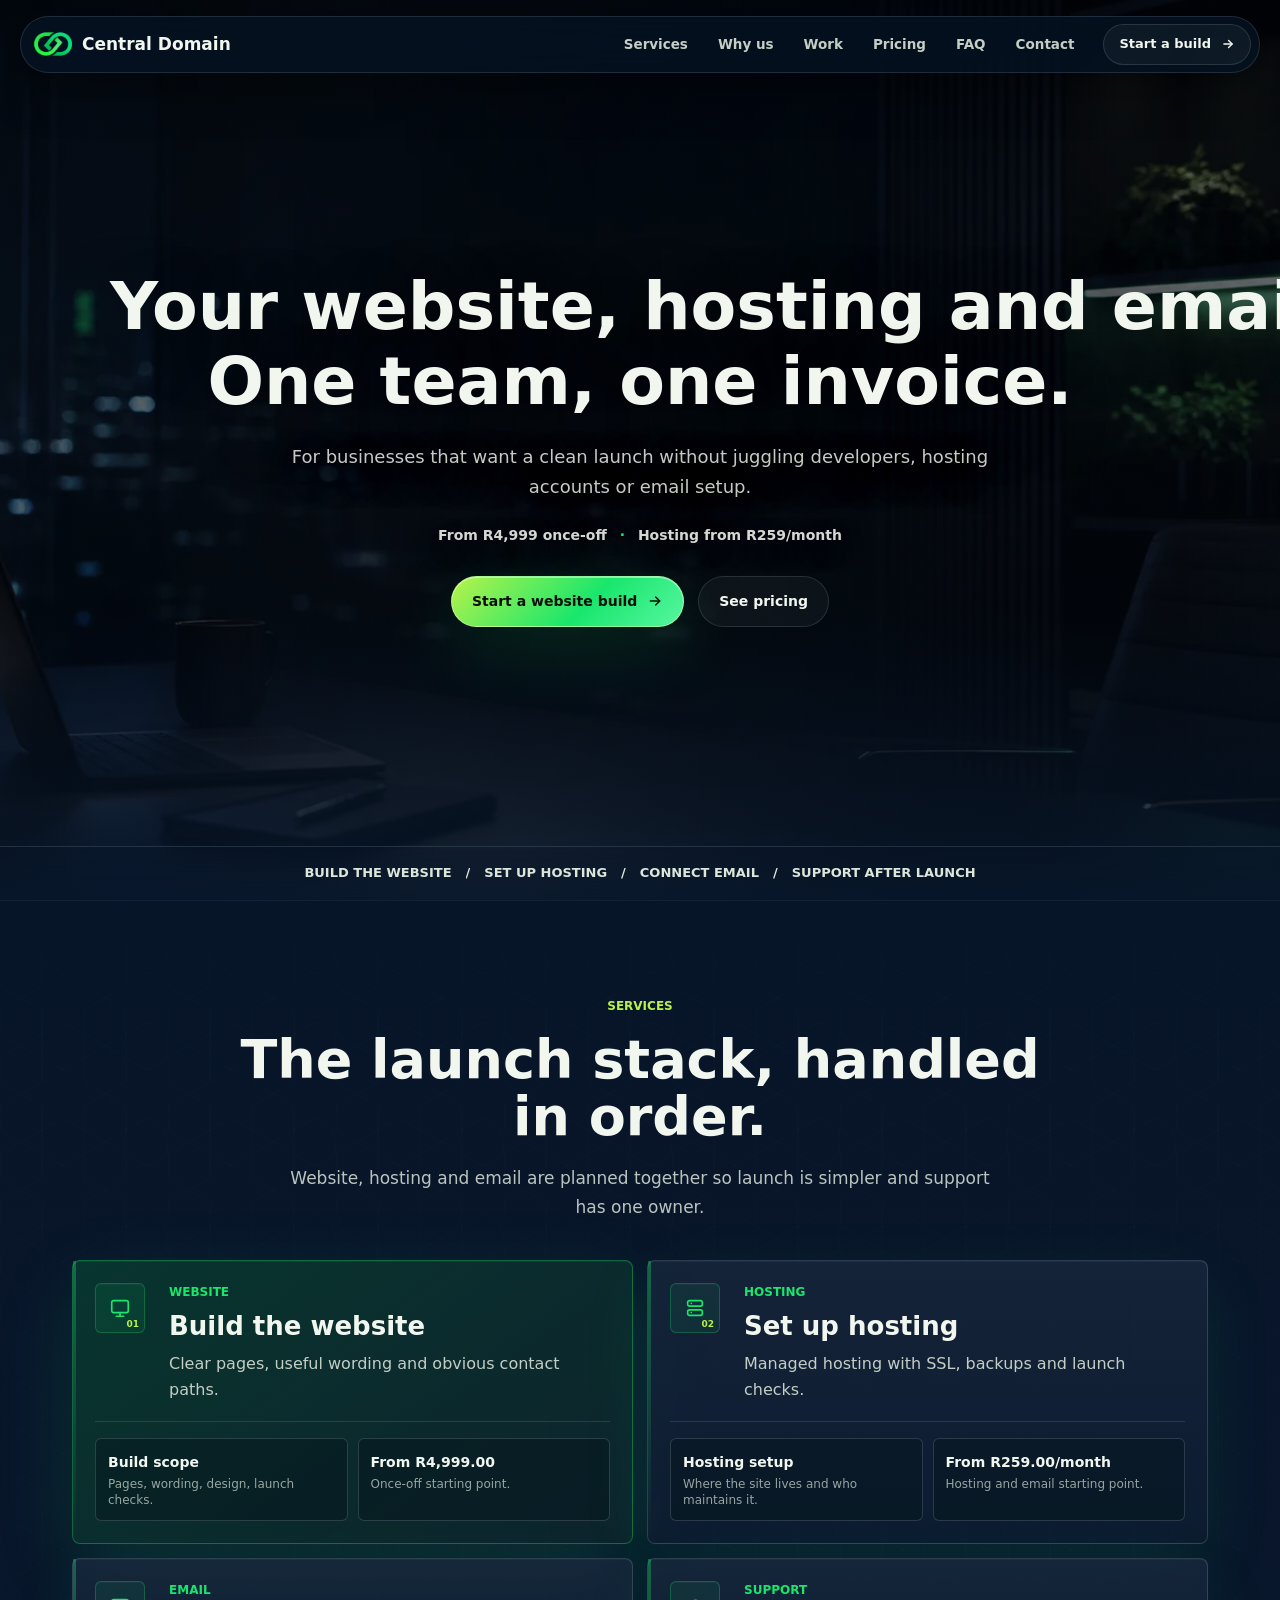
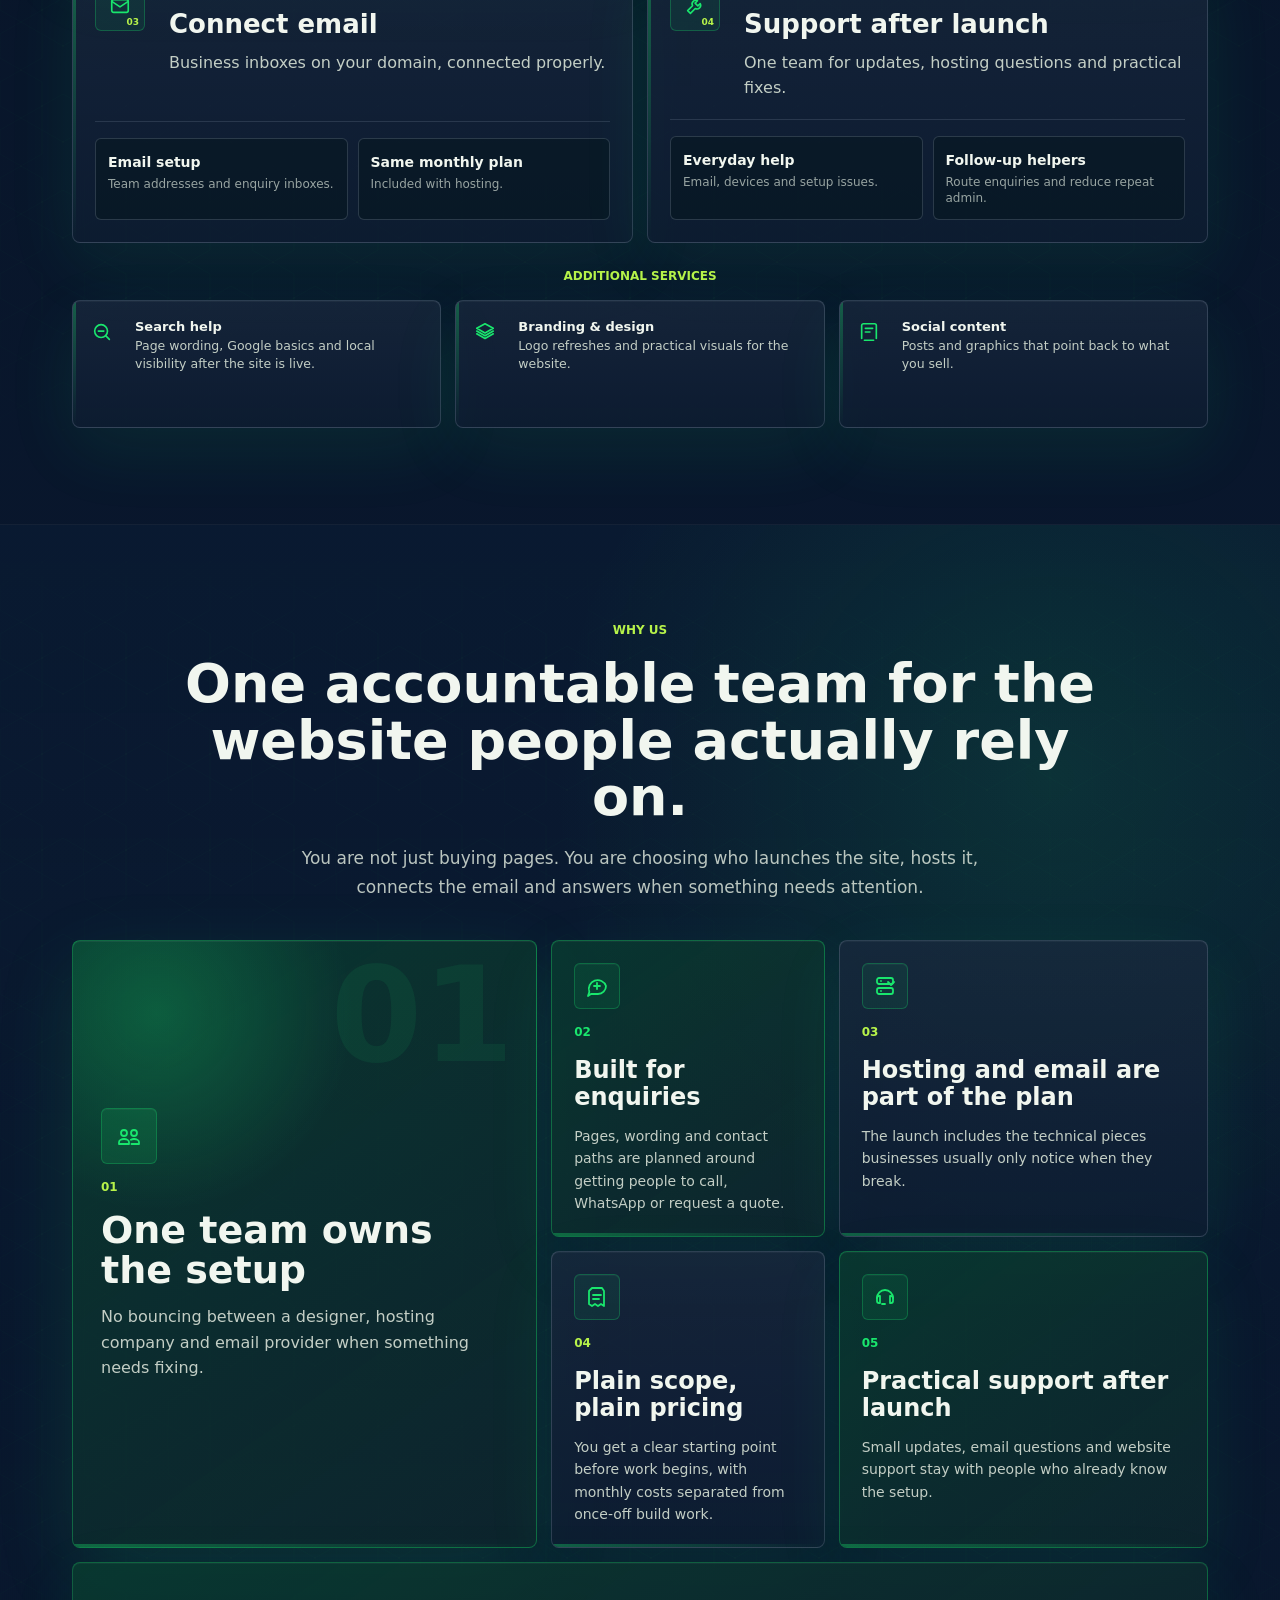
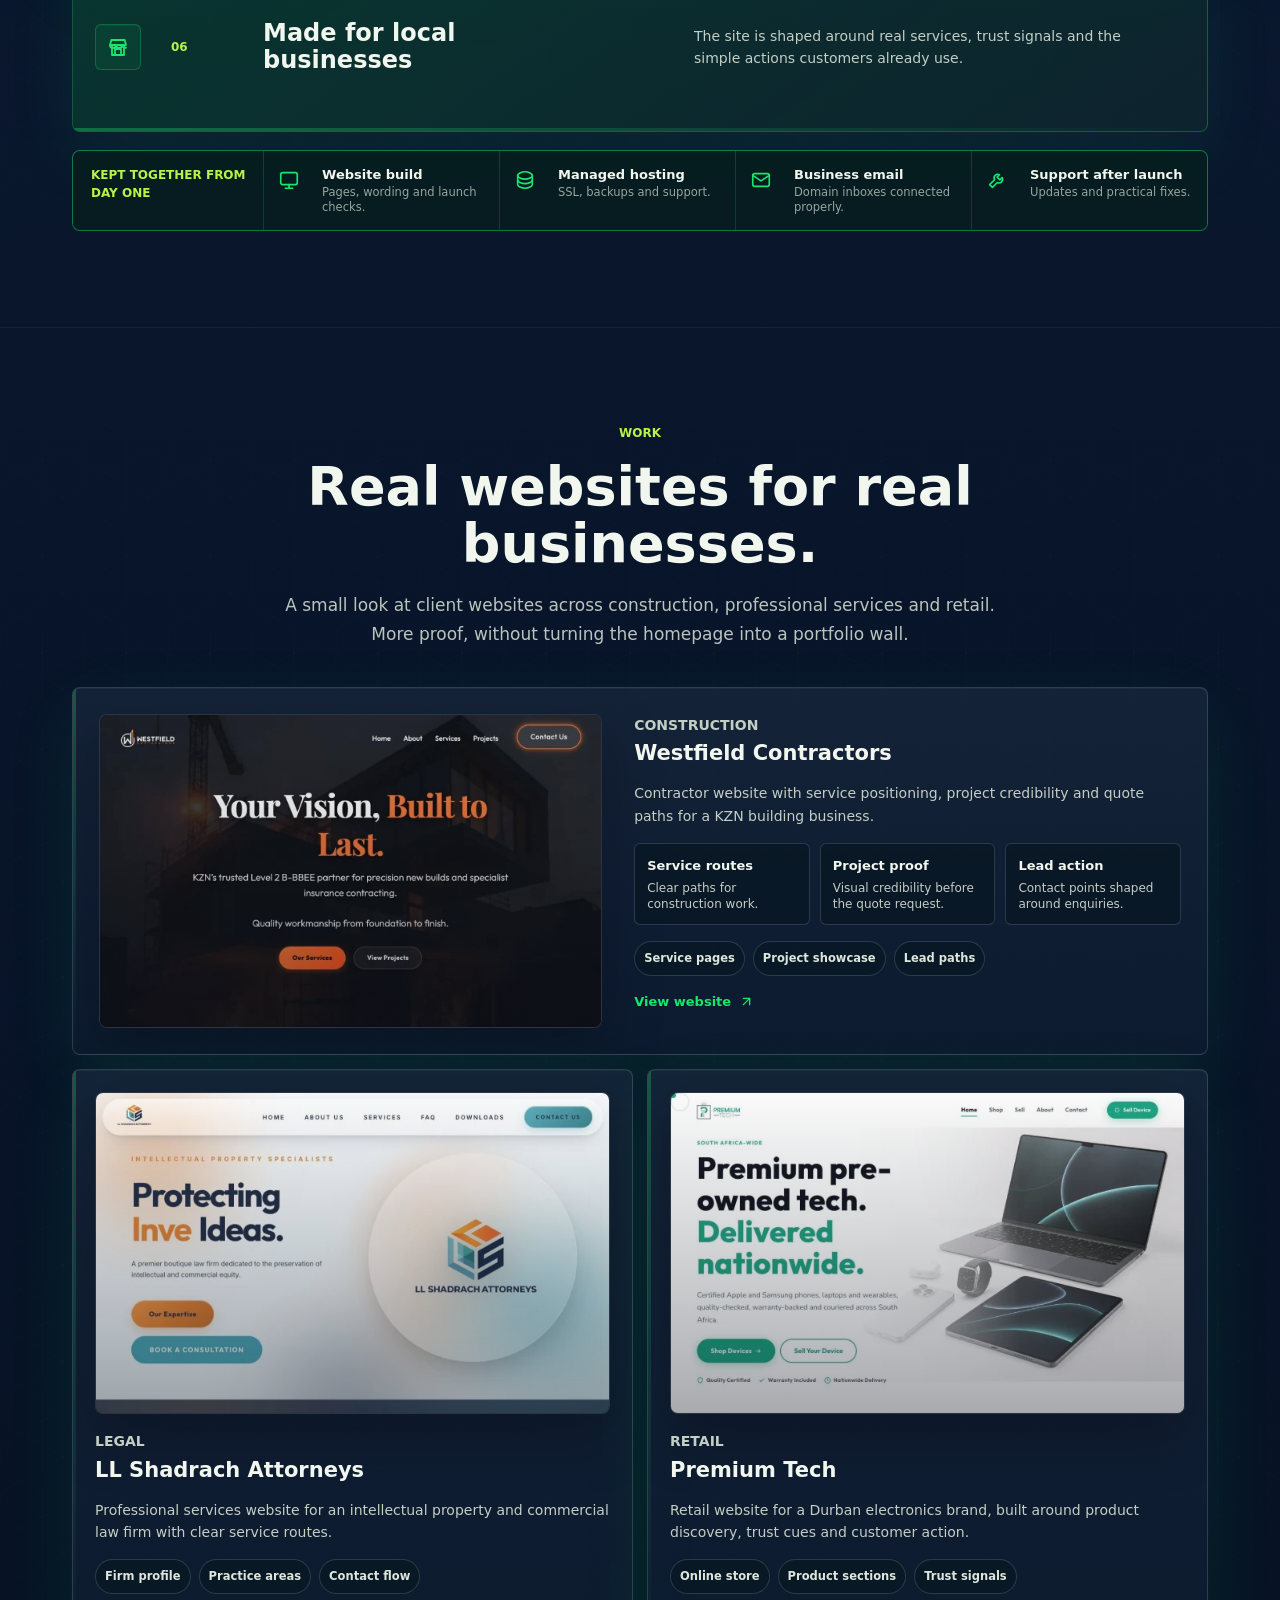
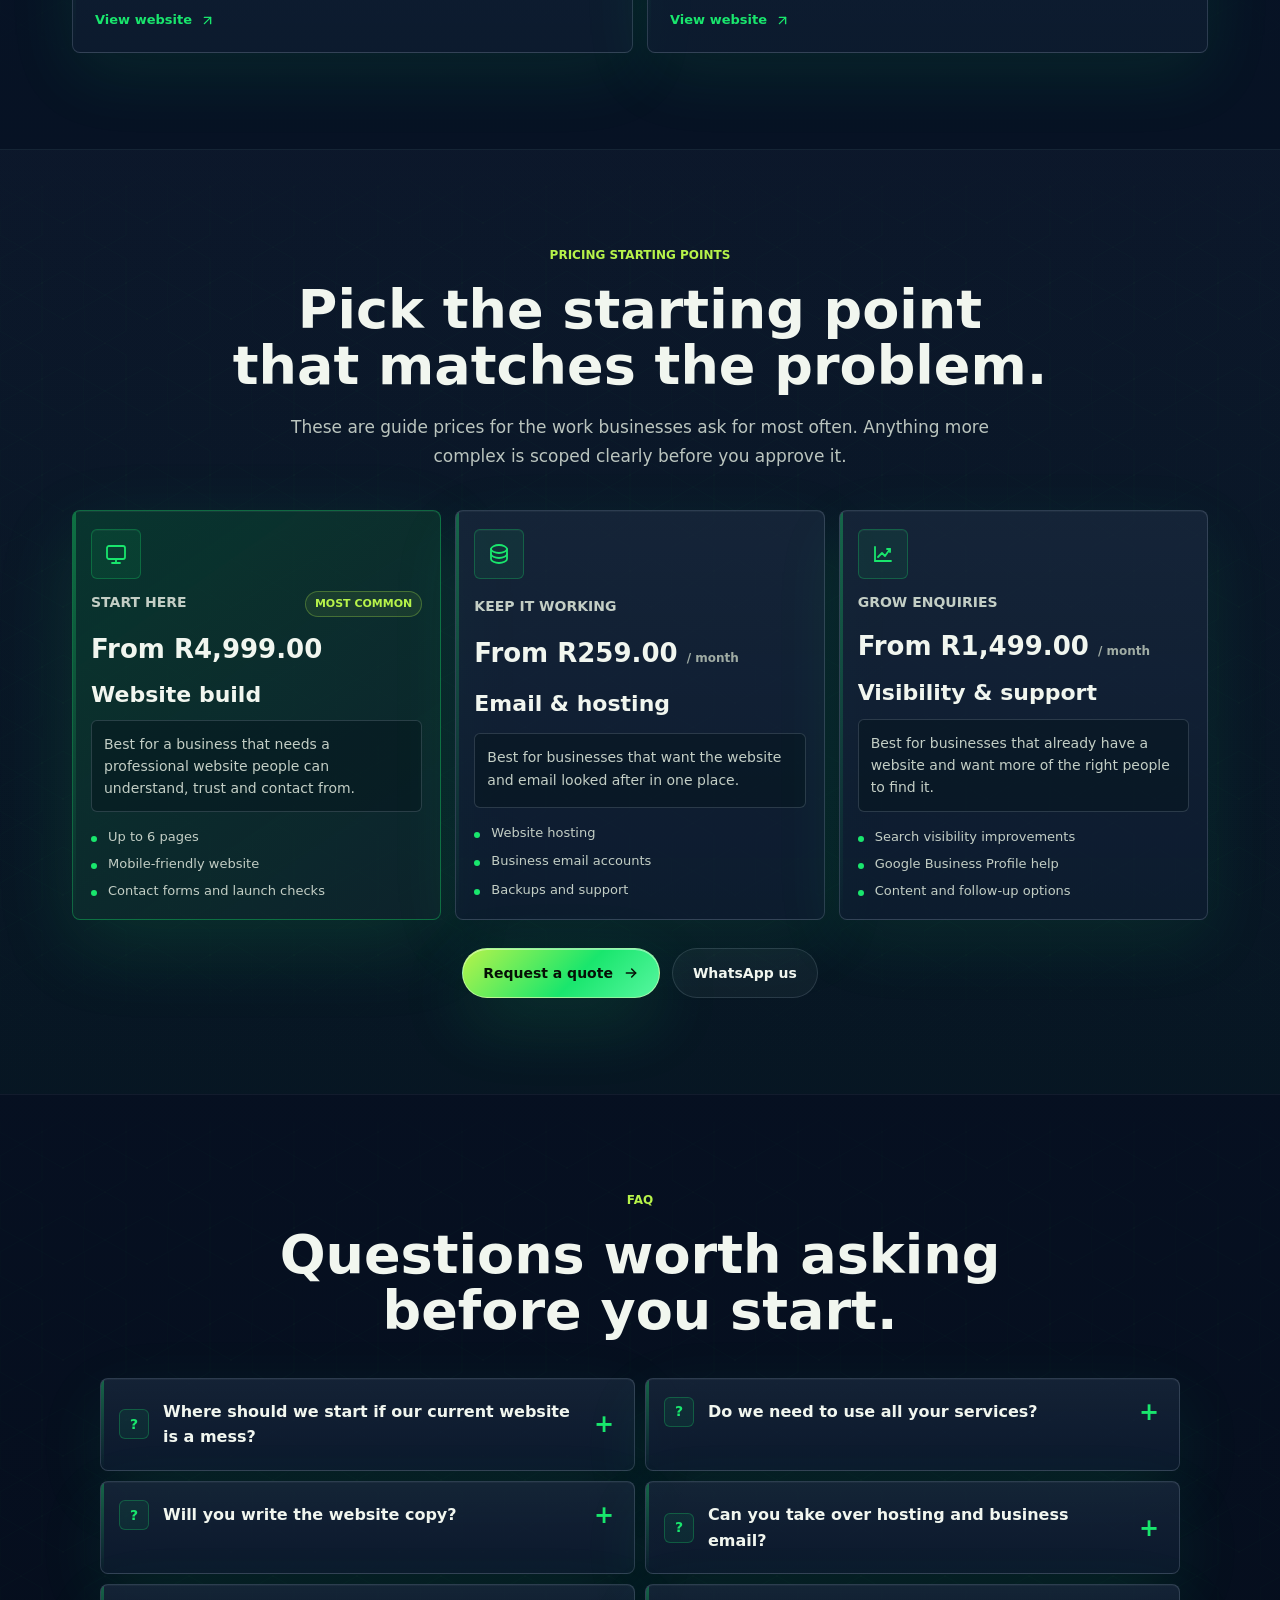
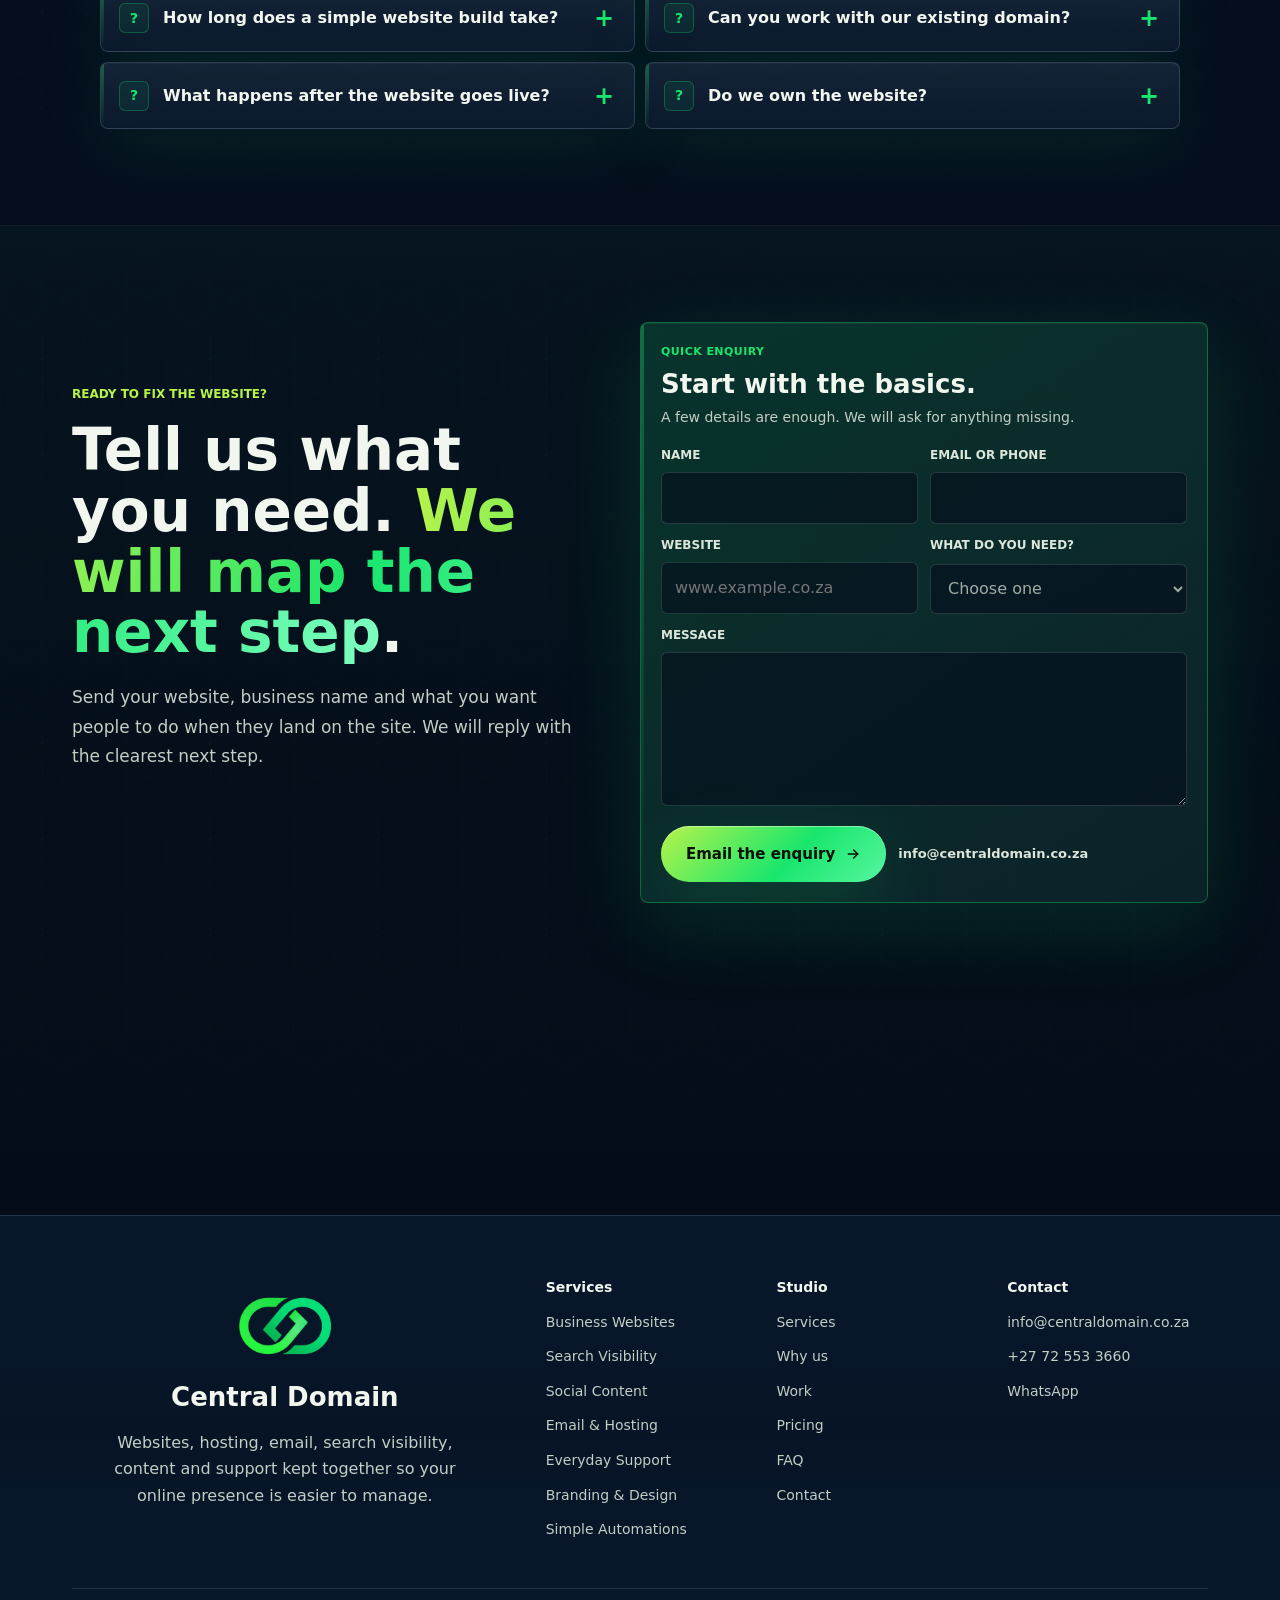
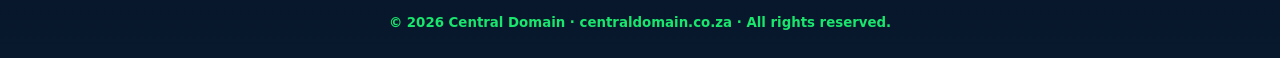
==== commit 7a381c43: "Add simple social preview and profile schema" ====
--- a/index.html
+++ b/index.html
@@ -17,17 +17,17 @@
 <meta property="og:description" content="Business websites, email, hosting, search visibility, content and support for companies that need a clearer online presence." />
 <meta property="og:url" content="https://www.centraldomain.co.za/" />
 <meta property="og:site_name" content="Central Domain" />
-<meta property="og:image" content="https://www.centraldomain.co.za/assets/Logo%20-%20White.png" />
-<meta property="og:image:alt" content="Central Domain logo" />
-<meta property="og:image:width" content="1162" />
-<meta property="og:image:height" content="912" />
+<meta property="og:image" content="https://www.centraldomain.co.za/assets/central-domain-share-simple.jpg" />
+<meta property="og:image:alt" content="Central Domain websites, hosting and email - one team, one invoice" />
+<meta property="og:image:width" content="1200" />
+<meta property="og:image:height" content="630" />
 <meta property="og:locale" content="en_ZA" />
 
 <meta name="twitter:card" content="summary_large_image" />
 <meta name="twitter:url" content="https://www.centraldomain.co.za/" />
 <meta name="twitter:title" content="Central Domain | Business Websites, Hosting &amp; Search Visibility" />
 <meta name="twitter:description" content="Business websites, email, hosting, search visibility, content and support for companies that need a clearer online presence." />
-<meta name="twitter:image" content="https://www.centraldomain.co.za/assets/Logo%20-%20White.png" />
+<meta name="twitter:image" content="https://www.centraldomain.co.za/assets/central-domain-share-simple.jpg" />
 
 <link rel="icon" type="image/png" href="assets/favicon.png?v=20260619-form1" />
 <link rel="apple-touch-icon" href="assets/apple-touch-icon.png?v=20260619-form1" />
@@ -47,13 +47,17 @@
   "name": "Central Domain",
   "url": "https://www.centraldomain.co.za/",
   "logo": "https://www.centraldomain.co.za/assets/Logo%20-%20White.png",
-  "image": "https://www.centraldomain.co.za/assets/Logo%20-%20White.png",
+  "image": "https://www.centraldomain.co.za/assets/central-domain-share-simple.jpg",
   "description": "Business websites, email, hosting, search visibility, content and support for companies that need a clearer online presence.",
   "telephone": "+27725533660",
   "email": "info@centraldomain.co.za",
   "areaServed": "South Africa and international remote projects",
   "address": { "@type": "PostalAddress", "addressCountry": "ZA" },
-  "sameAs": [],
+  "sameAs": [
+    "https://share.google/65gereIKcmjtuvOPK",
+    "https://www.instagram.com/centraldomainza",
+    "https://www.facebook.com/centraldomainza"
+  ],
   "contactPoint": [{
     "@type": "ContactPoint",
     "telephone": "+27725533660",
@@ -84,7 +88,11 @@
   "description": "Central Domain builds business websites, sets up managed hosting and business email, and supports South African businesses after launch.",
   "email": "info@centraldomain.co.za",
   "telephone": "+27725533660",
-  "sameAs": [],
+  "sameAs": [
+    "https://share.google/65gereIKcmjtuvOPK",
+    "https://www.instagram.com/centraldomainza",
+    "https://www.facebook.com/centraldomainza"
+  ],
   "knowsAbout": [
     "business website development",
     "managed web hosting",
@@ -141,7 +149,7 @@
   "@id": "https://www.centraldomain.co.za/#article",
   "headline": "Your website, hosting and email. One team, one invoice.",
   "description": "For businesses that want a clean launch without juggling developers, hosting accounts or email setup.",
-  "image": "https://www.centraldomain.co.za/assets/Logo%20-%20White.png",
+  "image": "https://www.centraldomain.co.za/assets/central-domain-share-simple.jpg",
   "mainEntityOfPage": { "@id": "https://www.centraldomain.co.za/#webpage" },
   "author": {
     "@type": "Organization",
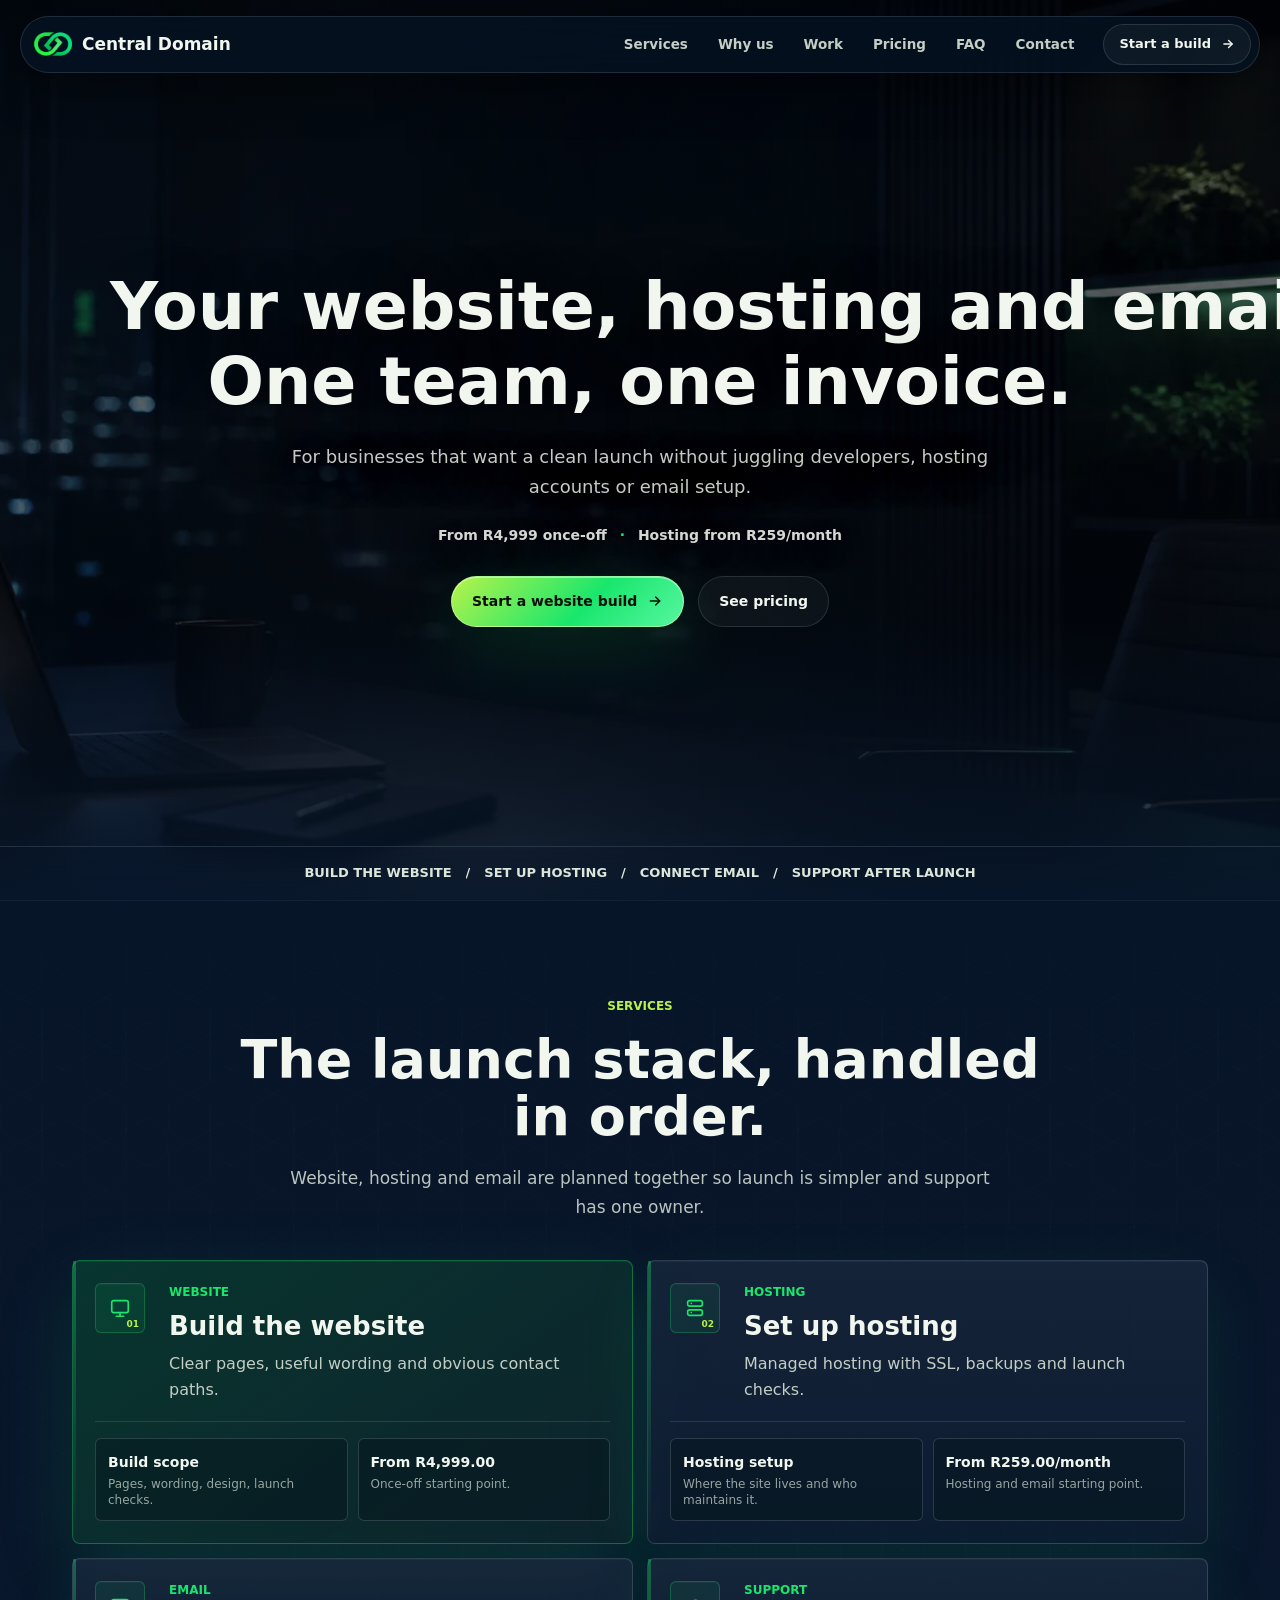
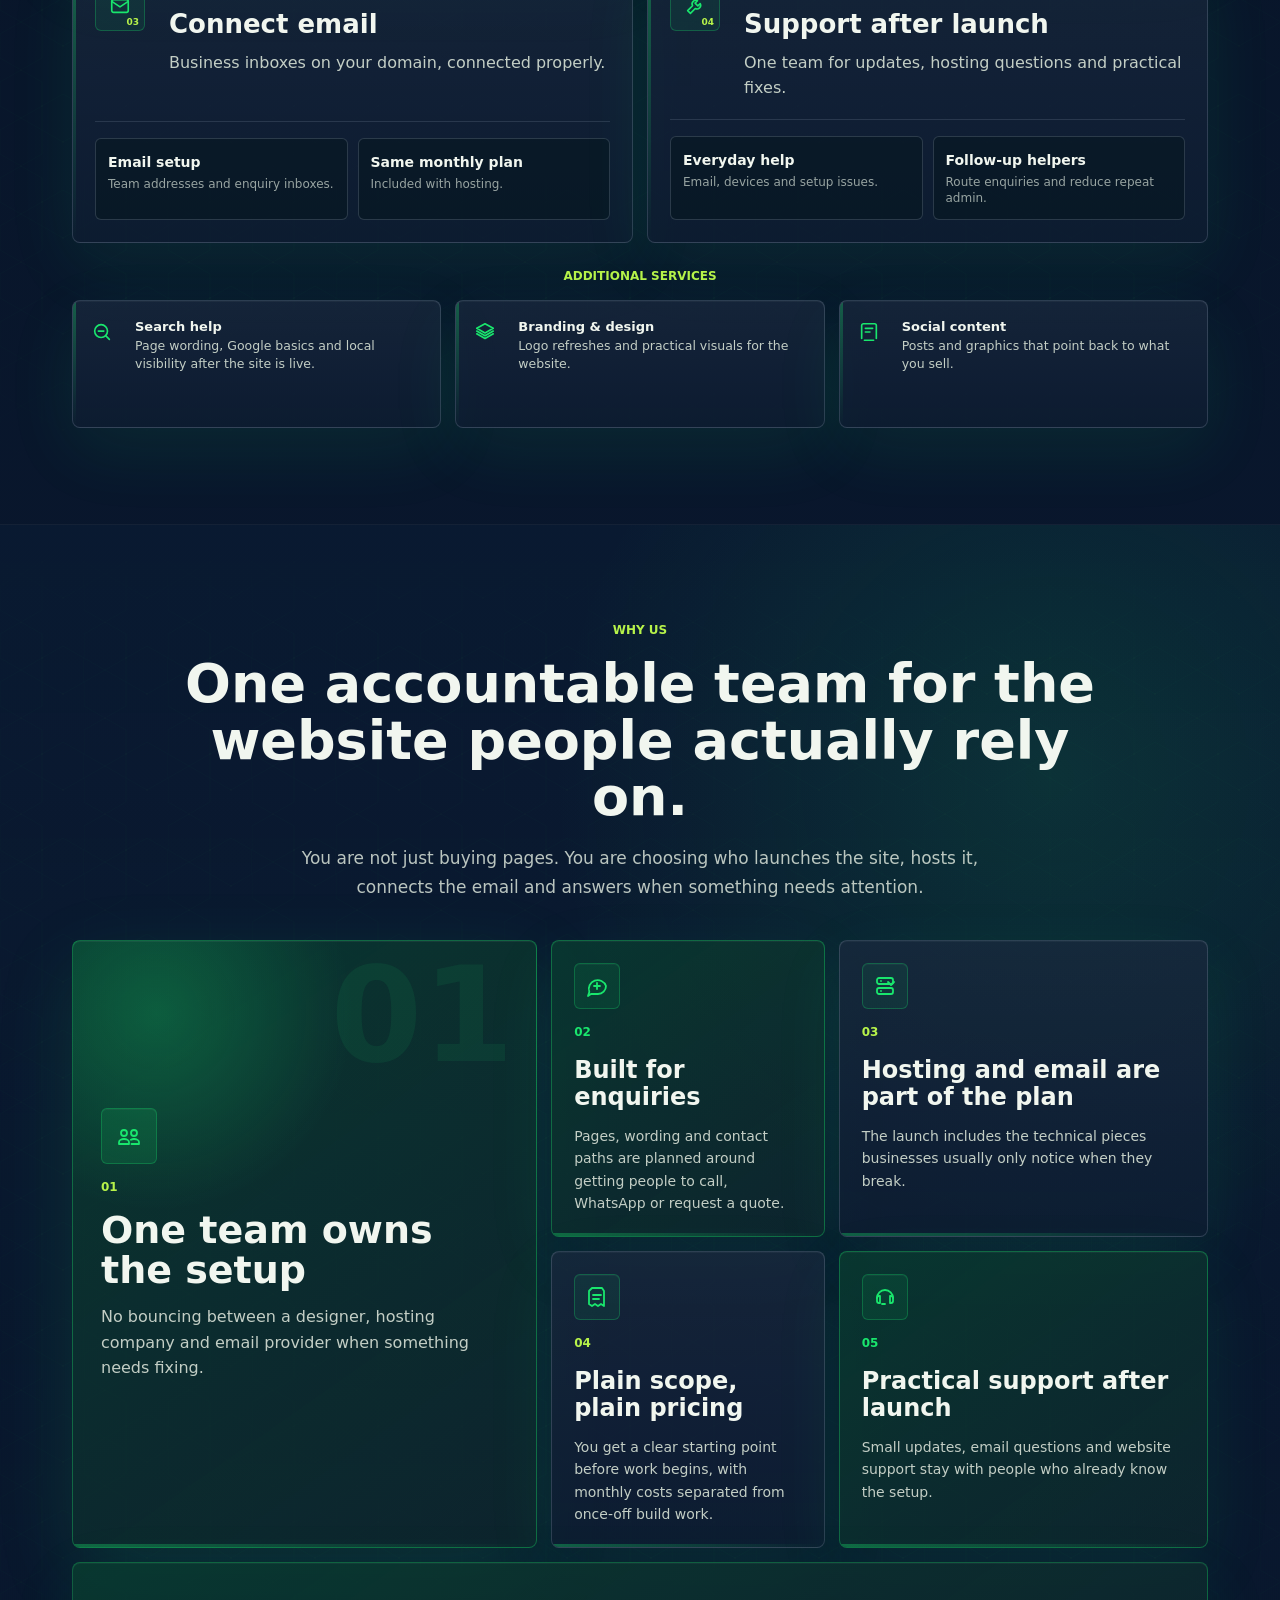
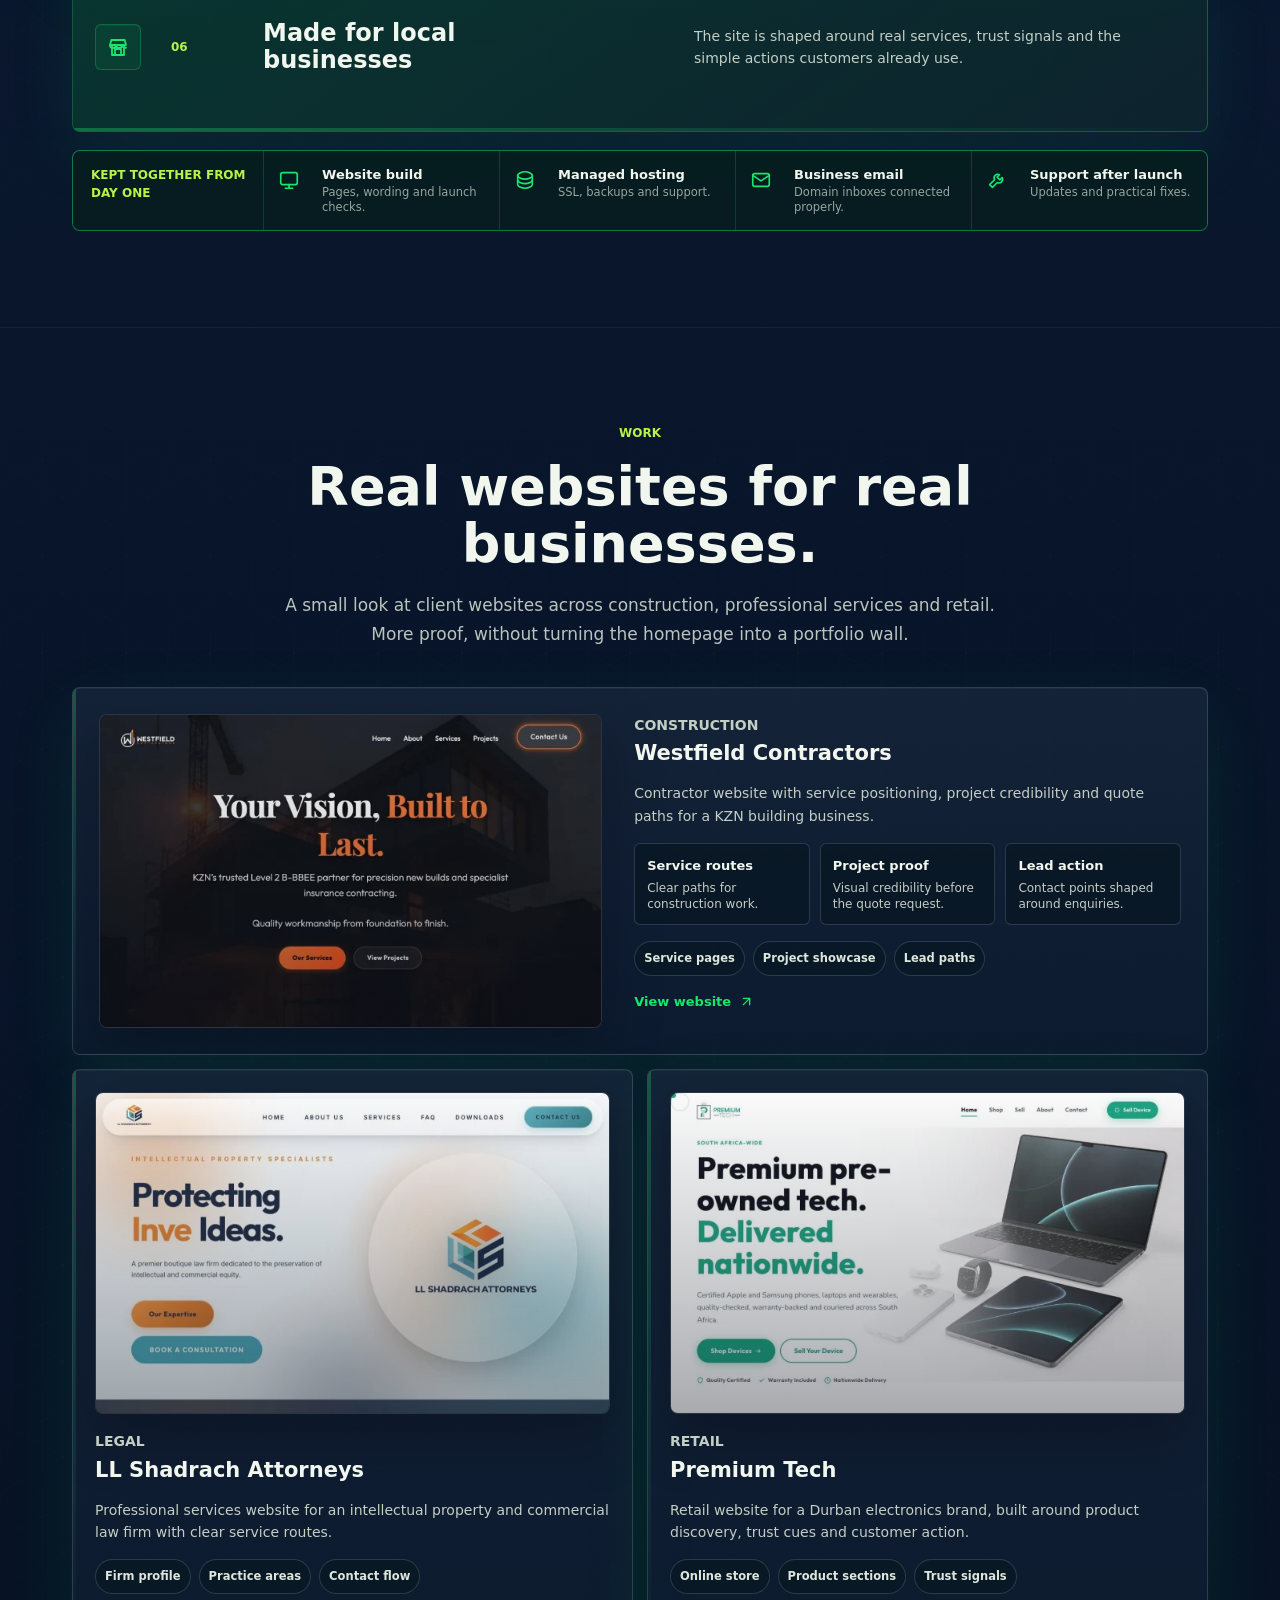
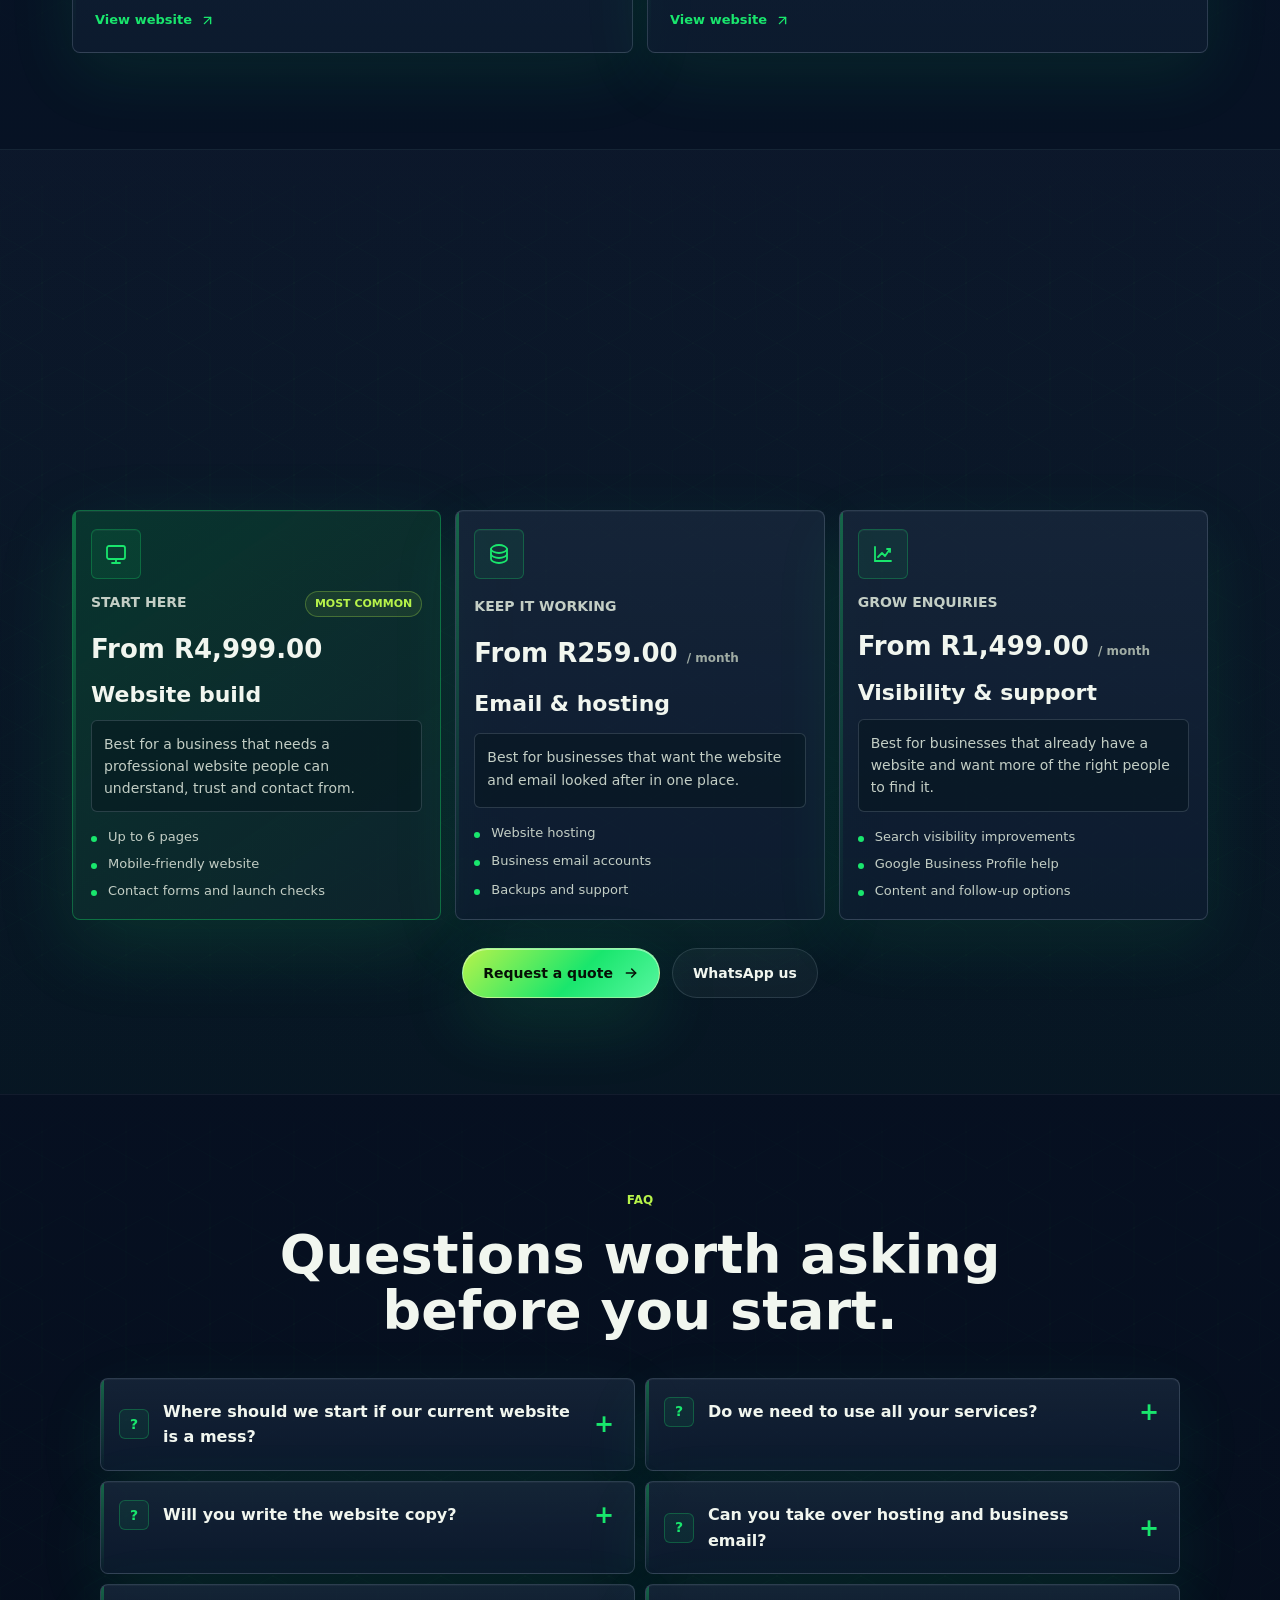
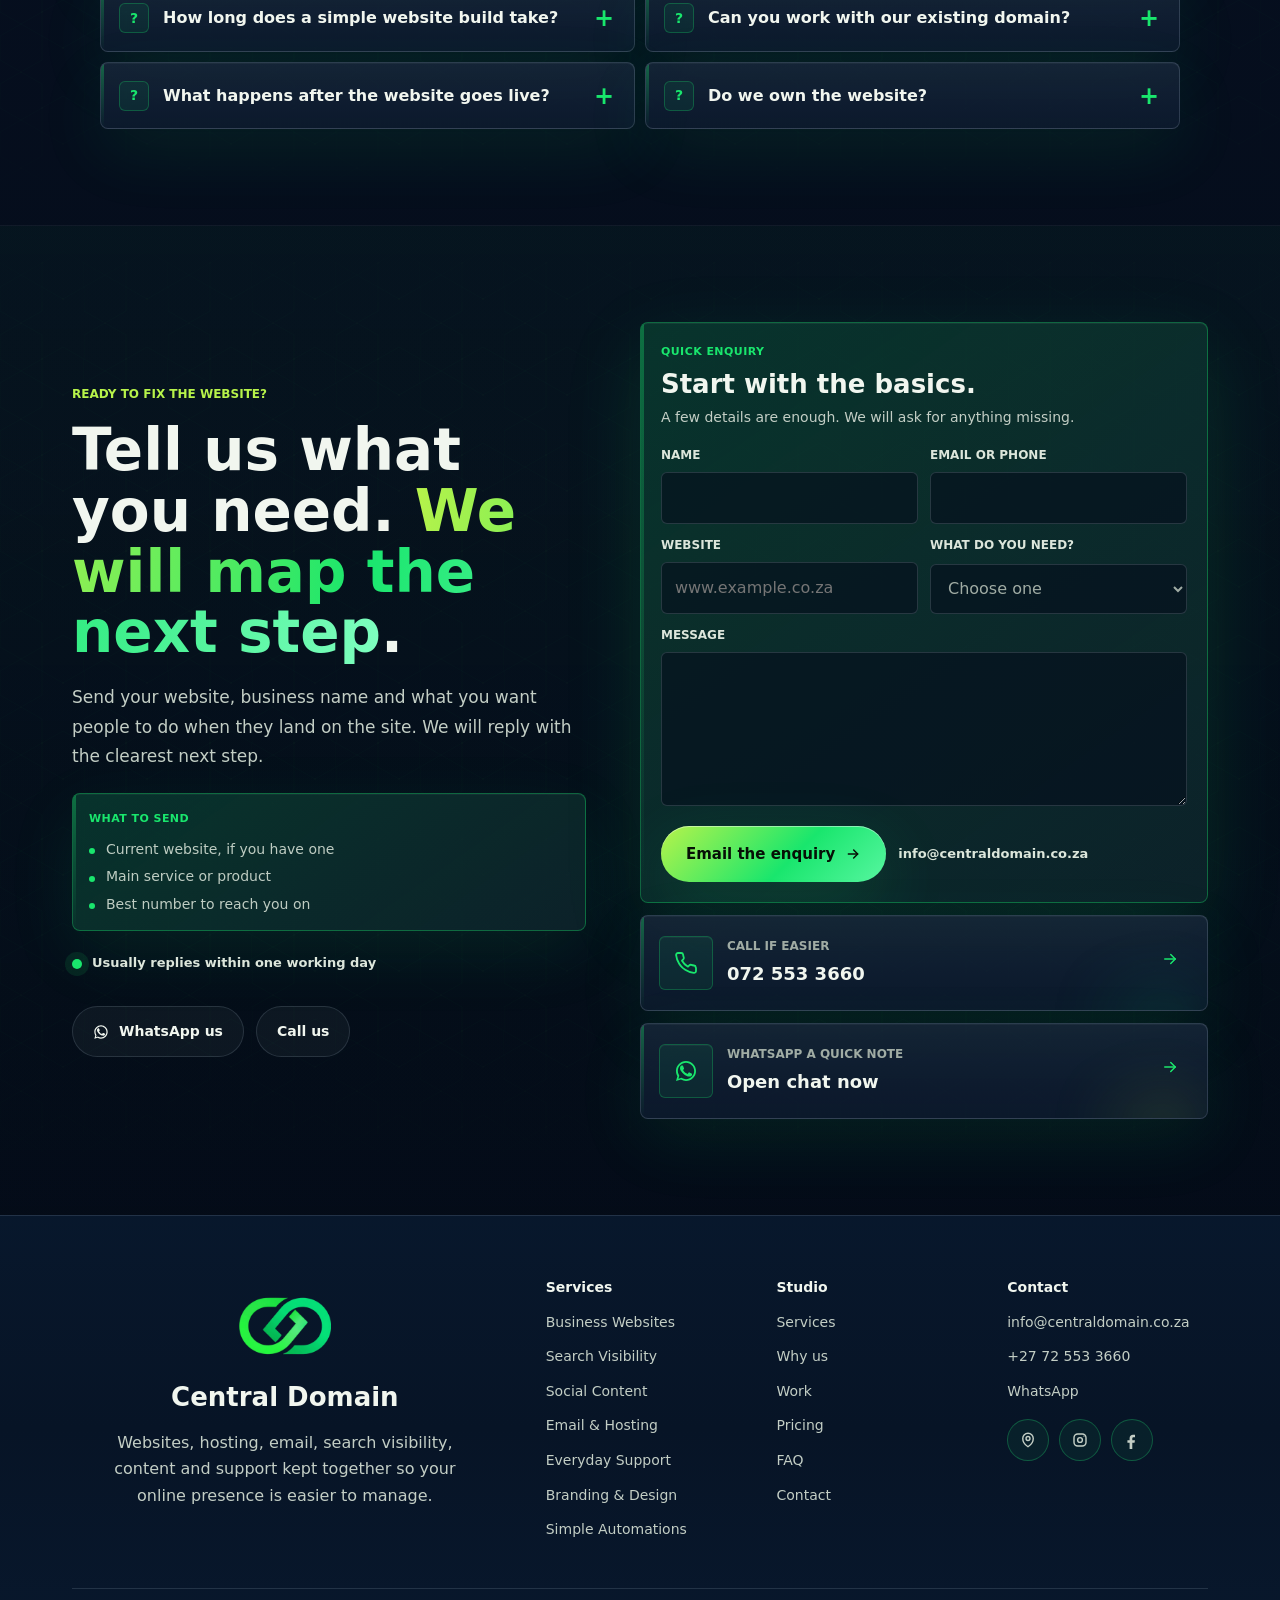
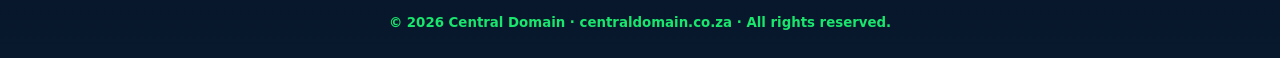
==== commit 5f7b21f7: "Add footer social profile links" ====
--- a/index.html
+++ b/index.html
@@ -34,7 +34,7 @@
 <link rel="alternate" type="text/plain" href="https://www.centraldomain.co.za/llms.txt" title="Central Domain AI summary" />
 <link rel="preload" as="image" href="bk.webp" type="image/webp" fetchpriority="high" />
 
-<link rel="stylesheet" href="css/main.css?v=20260619-workfix1" />
+<link rel="stylesheet" href="css/main.css?v=20260619-social1" />
 
 <!-- Google Analytics GA4 -->
 <script src="js/analytics.js?v=20260608-perf1" defer></script>
@@ -804,8 +804,7 @@
     <div class="footer__brand">
       <img class="footer__logo" src="assets/favicon.png" alt="Central Domain icon" width="512" height="512" loading="lazy" decoding="async" />
       <span class="brand__name brand__name--lg">Central Domain</span>
-      <p>Websites, hosting, email, search visibility, content and support kept together so your online presence is easier to manage.</p>
-    </div>
+      <p>Websites, hosting, email, search visibility, content and support kept together so your online presence is easier to manage.</p>    </div>
 
     <div class="footer__cols">
       <div>
@@ -838,6 +837,17 @@
           <li><a href="tel:+27725533660">+27 72 553 3660</a></li>
           <li><a href="https://wa.me/27725533660" target="_blank" rel="noopener noreferrer">WhatsApp</a></li>
         </ul>
+        <div class="footer__social" aria-label="Central Domain social profiles">
+          <a class="footer__social-link" href="https://share.google/65gereIKcmjtuvOPK" target="_blank" rel="noopener noreferrer" aria-label="Central Domain Google Business Profile">
+            <svg viewBox="0 0 24 24" width="18" height="18" fill="none" stroke="currentColor" stroke-width="1.9" stroke-linecap="round" stroke-linejoin="round" aria-hidden="true"><path d="M12 21s7-4.4 7-11a7 7 0 0 0-14 0c0 6.6 7 11 7 11Z"/><circle cx="12" cy="10" r="2.6"/></svg>
+          </a>
+          <a class="footer__social-link" href="https://www.instagram.com/centraldomainza" target="_blank" rel="noopener noreferrer" aria-label="Central Domain on Instagram">
+            <svg viewBox="0 0 24 24" width="18" height="18" fill="none" stroke="currentColor" stroke-width="1.9" stroke-linecap="round" stroke-linejoin="round" aria-hidden="true"><rect x="4" y="4" width="16" height="16" rx="5"/><circle cx="12" cy="12" r="3.2"/><path d="M17.3 6.8h.01"/></svg>
+          </a>
+          <a class="footer__social-link" href="https://www.facebook.com/centraldomainza" target="_blank" rel="noopener noreferrer" aria-label="Central Domain on Facebook">
+            <svg viewBox="0 0 24 24" width="18" height="18" fill="currentColor" aria-hidden="true"><path d="M14.2 8.2H16V5.1c-.3 0-1.4-.1-2.7-.1-2.7 0-4.5 1.6-4.5 4.7v2.6H5.9v3.5h2.9V24h3.6v-8.2h3l.5-3.5h-3.5V10c0-1 .3-1.8 1.8-1.8Z"/></svg>
+          </a>
+        </div>
       </div>
     </div>
   </div>
--- a/css/main.css
+++ b/css/main.css
@@ -1611,6 +1611,33 @@
   margin-bottom: 8px;
   object-fit: contain;
 }
+.footer__social{
+  display: flex;
+  justify-content: flex-start;
+  gap: 10px;
+  margin-top: 16px;
+}
+.footer__social-link{
+  display: inline-grid;
+  place-items: center;
+  width: 42px;
+  height: 42px;
+  border: 1px solid rgba(32,238,119,.28);
+  border-radius: 50%;
+  color: var(--green);
+  background: rgba(32,238,119,.06);
+  transition:
+    color .22s var(--ease),
+    border-color .22s var(--ease),
+    background .22s var(--ease),
+    transform .22s var(--ease);
+}
+.footer__social-link:hover{
+  color: var(--text);
+  border-color: rgba(32,238,119,.58);
+  background: rgba(32,238,119,.14);
+  transform: translateY(-2px);
+}
 .footer__cols{
   display: grid;
   grid-template-columns: repeat(3, minmax(0, 1fr));
@@ -1908,6 +1935,9 @@
   .footer__cols ul{
     justify-items: center;
   }
+  .footer__social{
+    justify-content: center;
+  }
   .footer__base{
     text-align: center;
   }
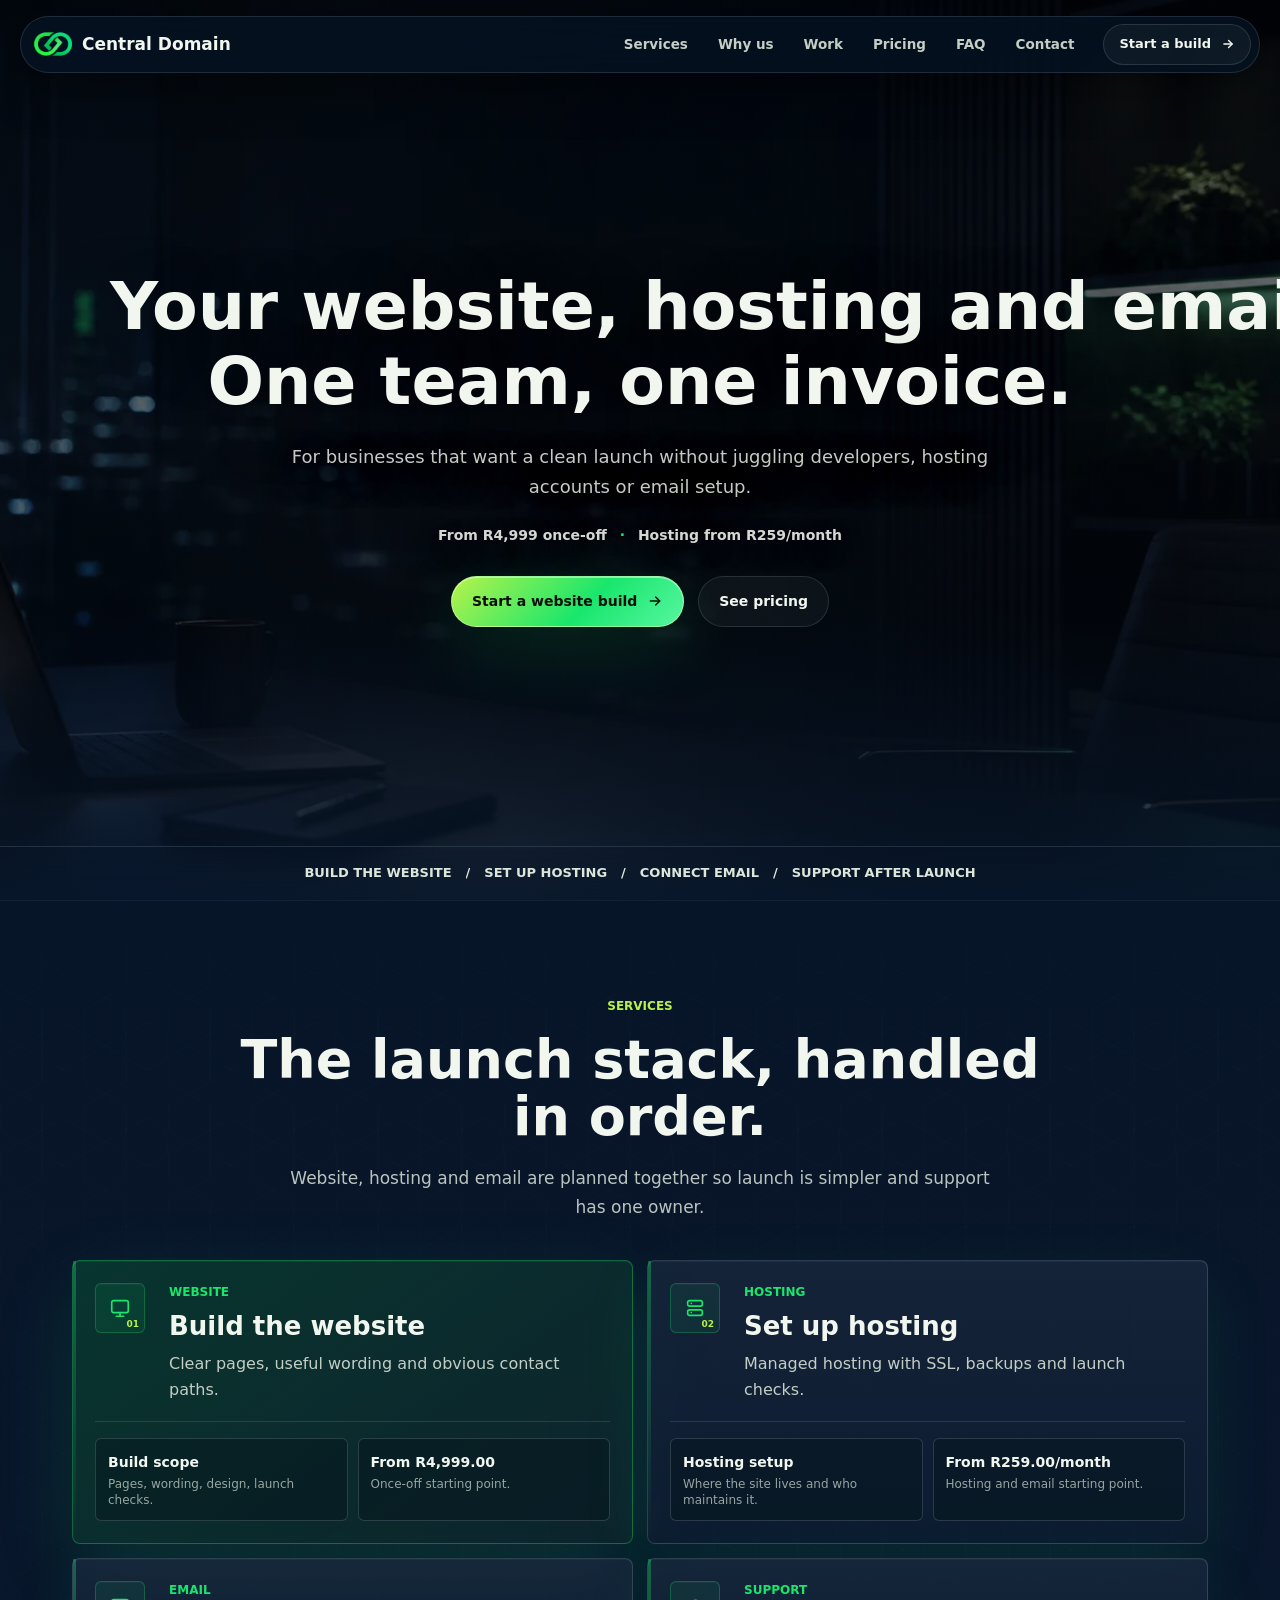
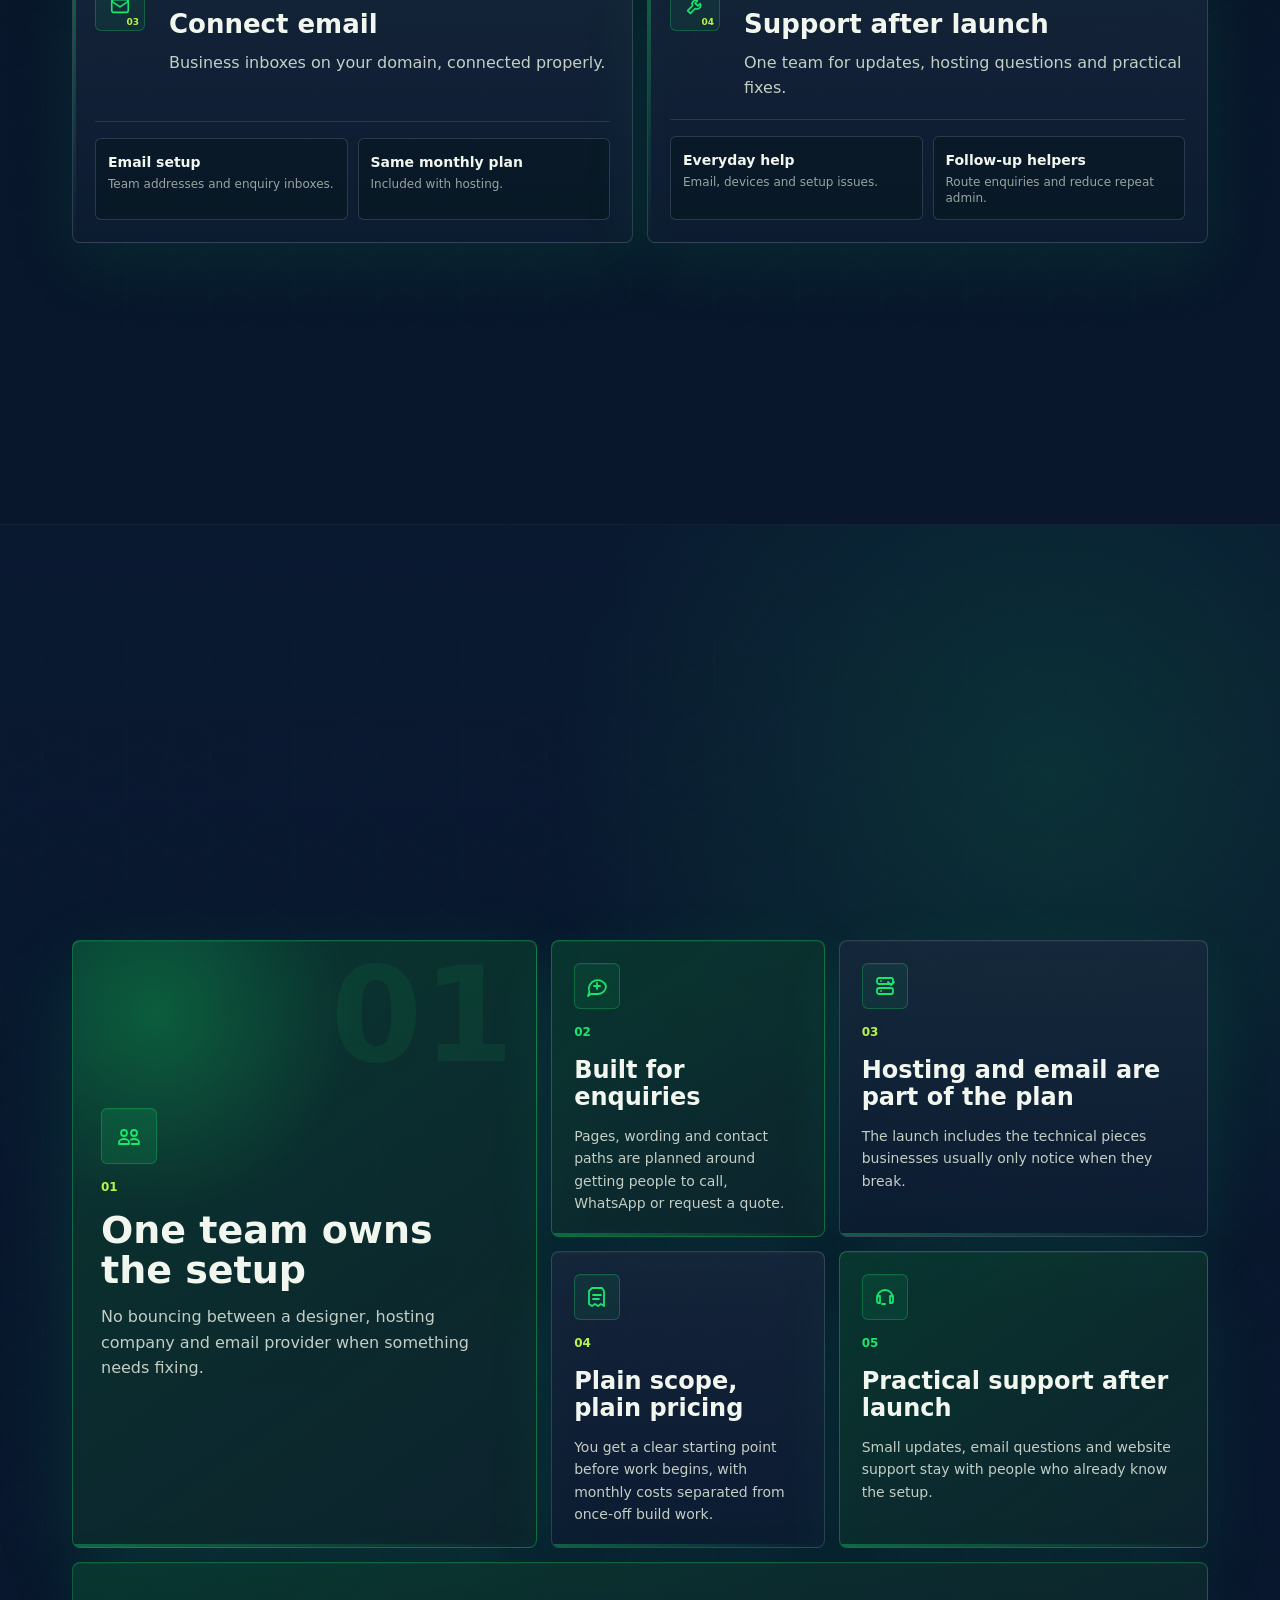
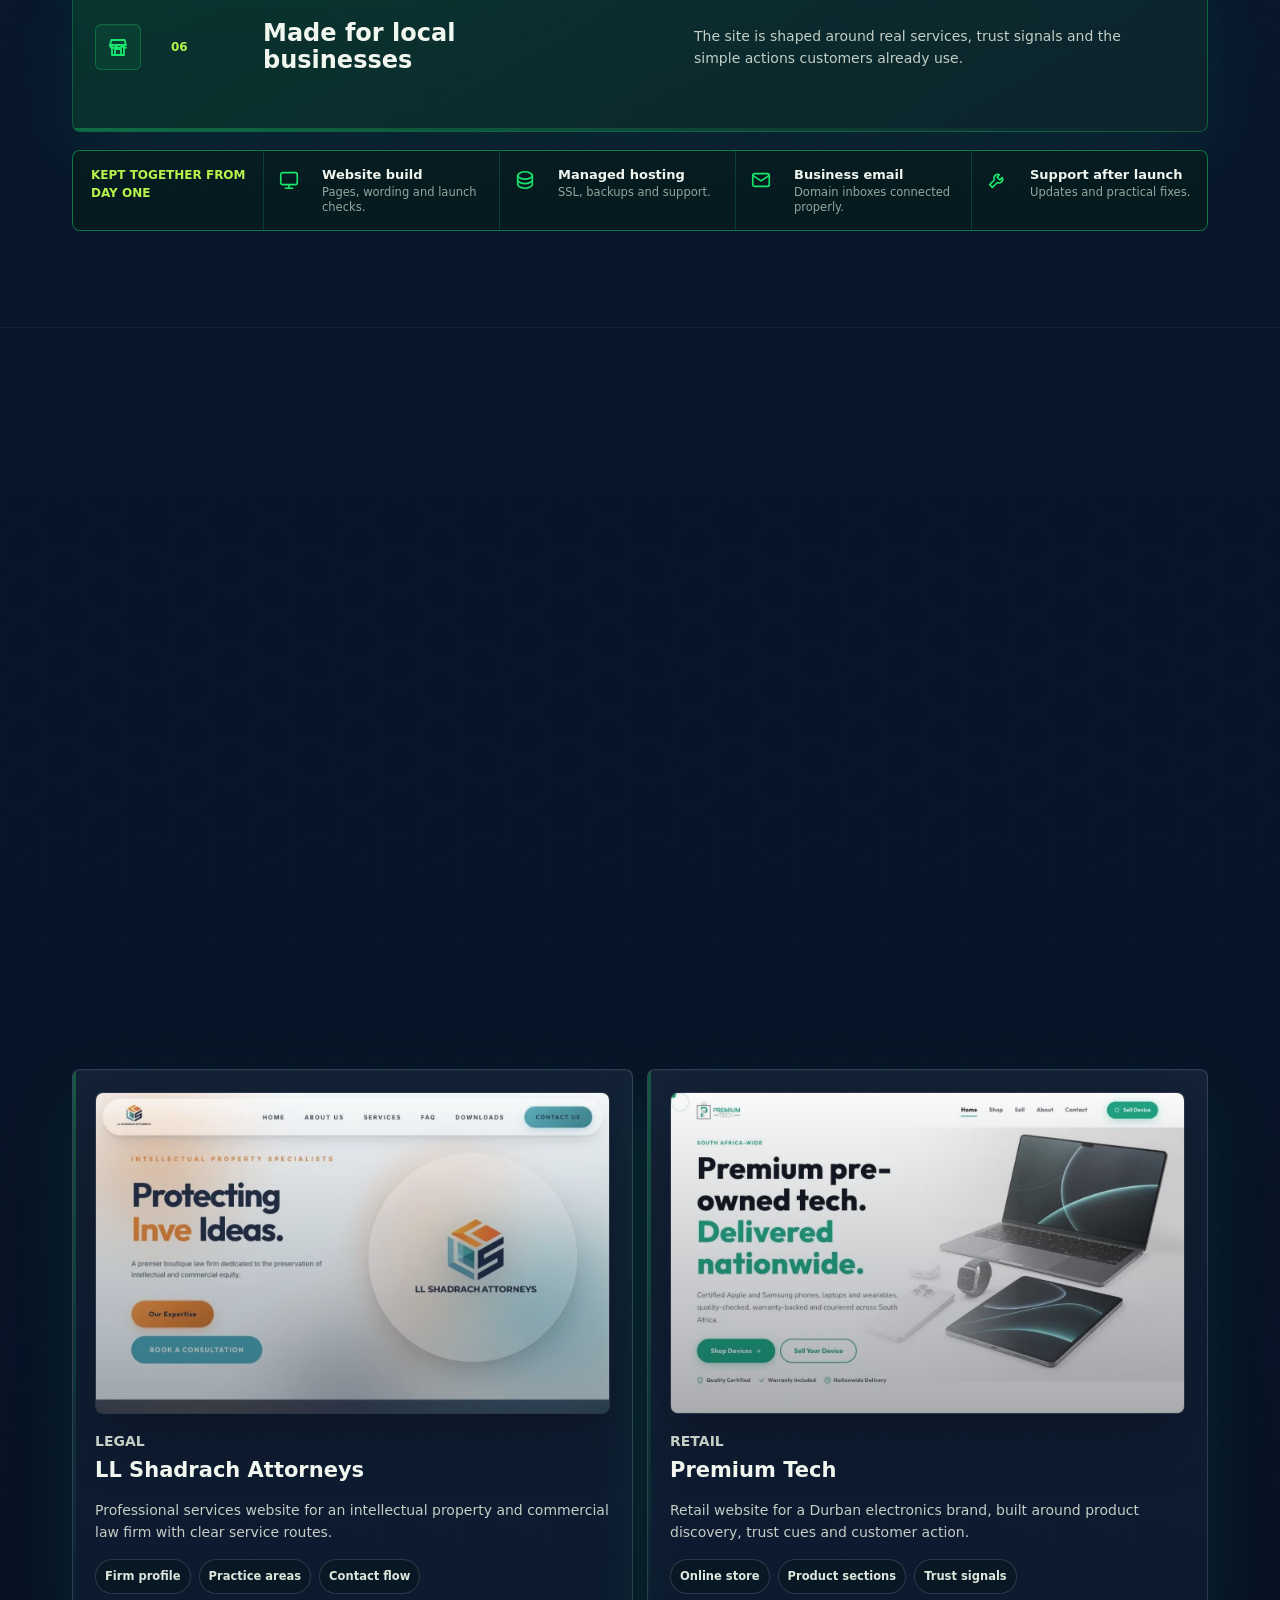
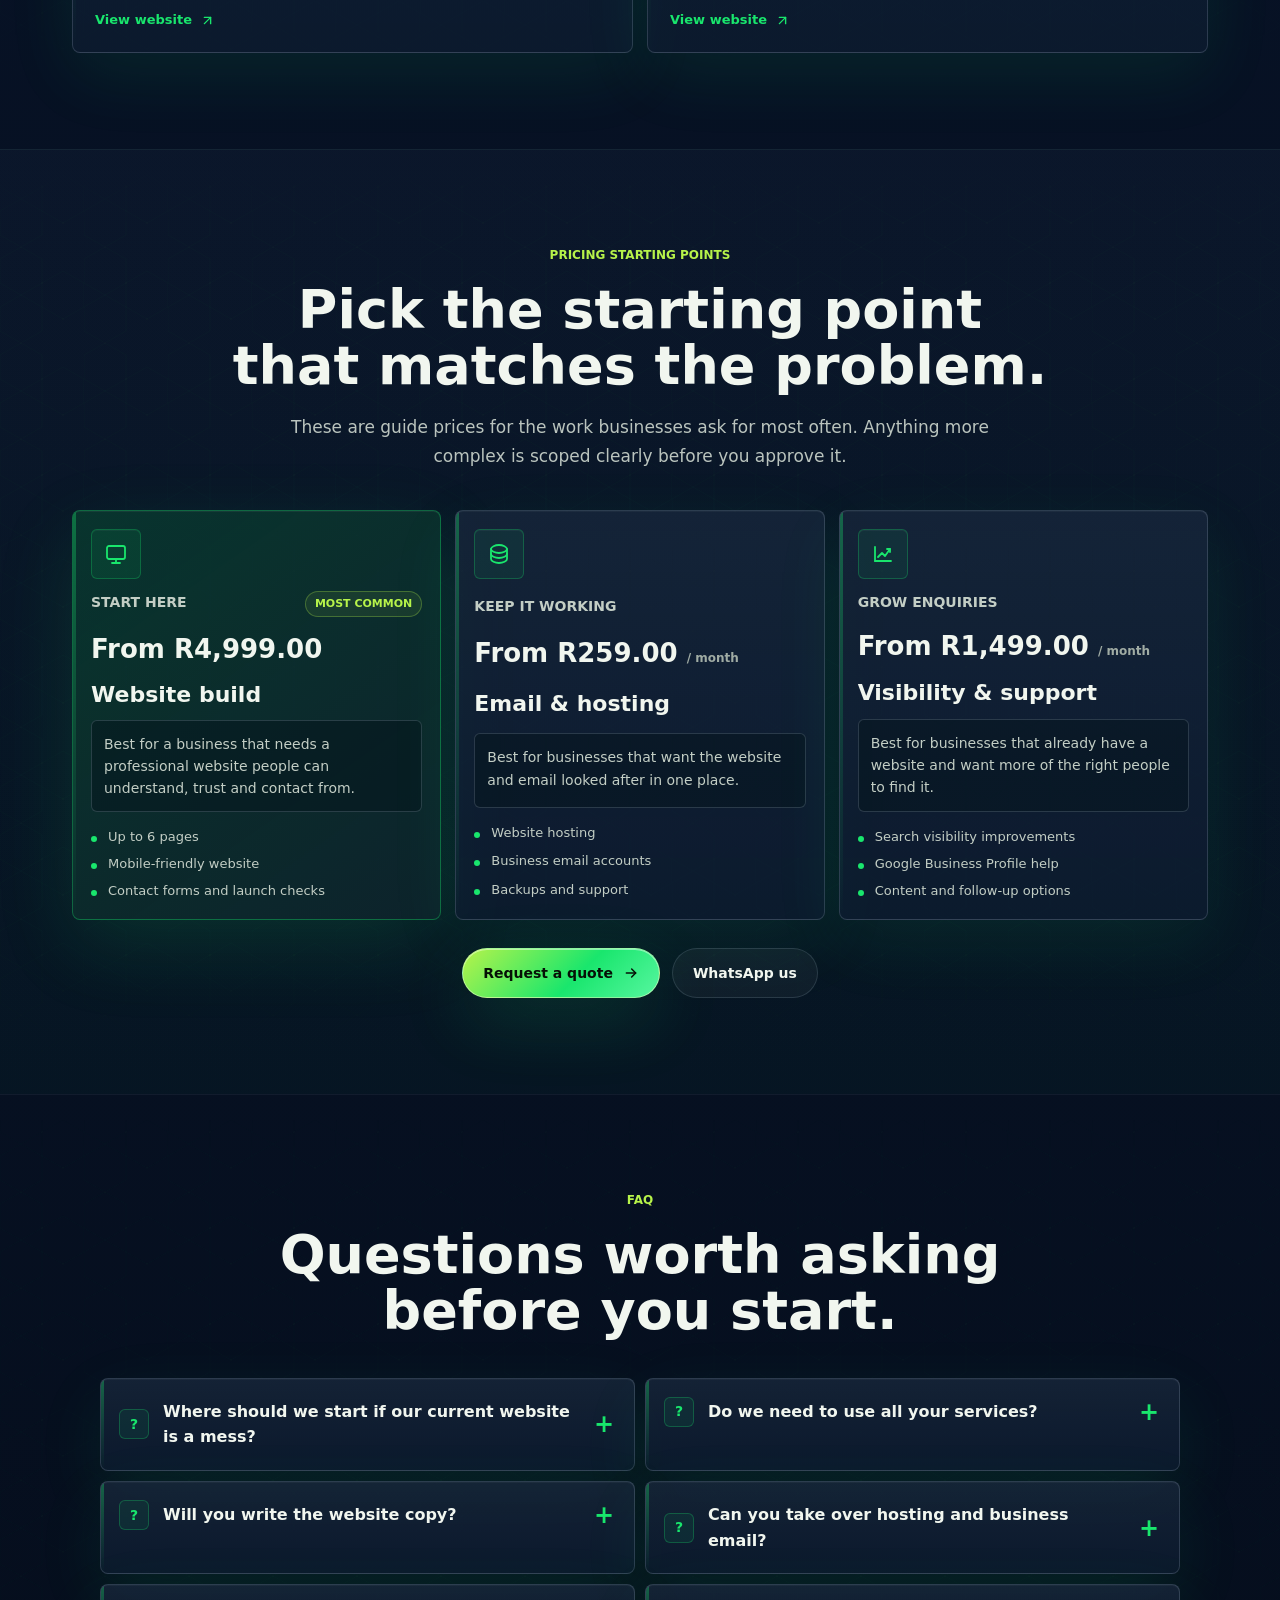
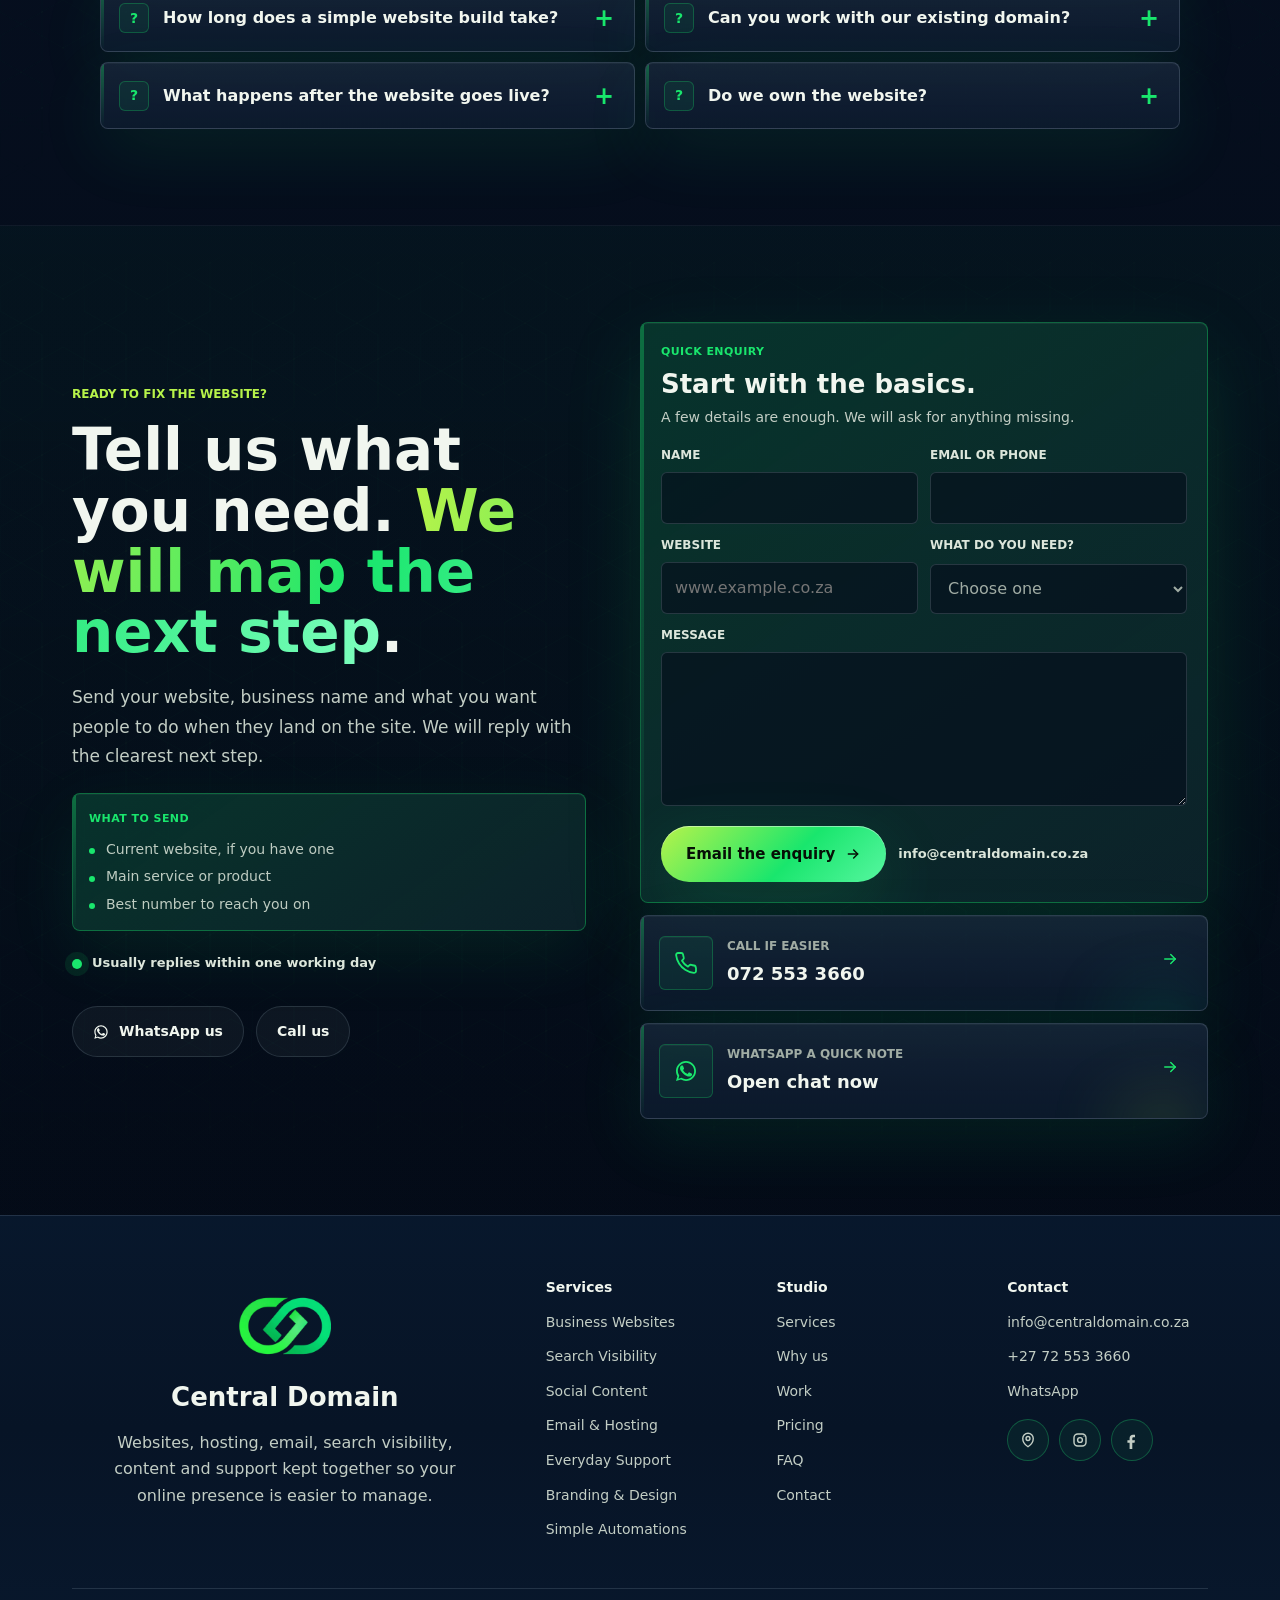
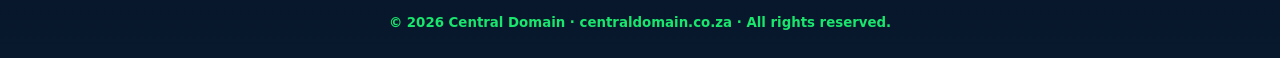
==== commit efb21e64: "Tidy footer brand markup" ====
--- a/index.html
+++ b/index.html
@@ -804,7 +804,8 @@
     <div class="footer__brand">
       <img class="footer__logo" src="assets/favicon.png" alt="Central Domain icon" width="512" height="512" loading="lazy" decoding="async" />
       <span class="brand__name brand__name--lg">Central Domain</span>
-      <p>Websites, hosting, email, search visibility, content and support kept together so your online presence is easier to manage.</p>    </div>
+      <p>Websites, hosting, email, search visibility, content and support kept together so your online presence is easier to manage.</p>
+    </div>
 
     <div class="footer__cols">
       <div>
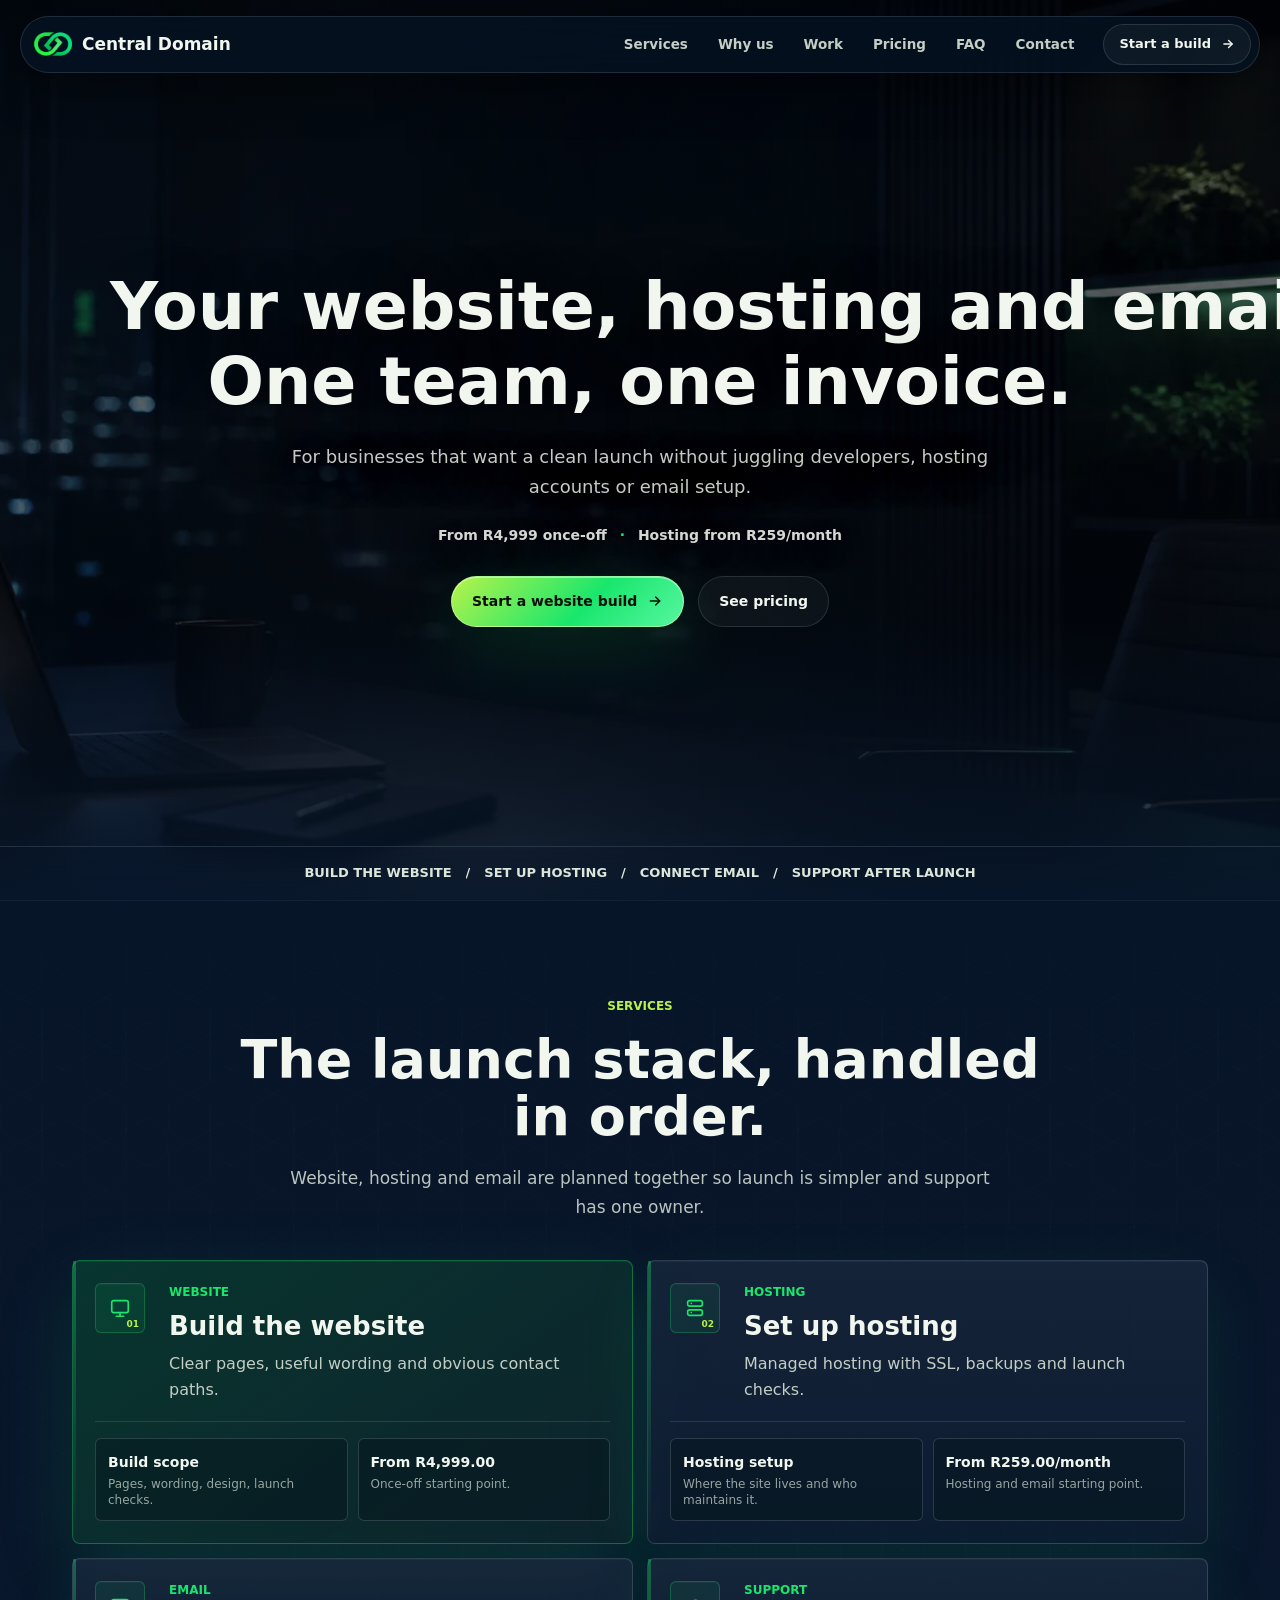
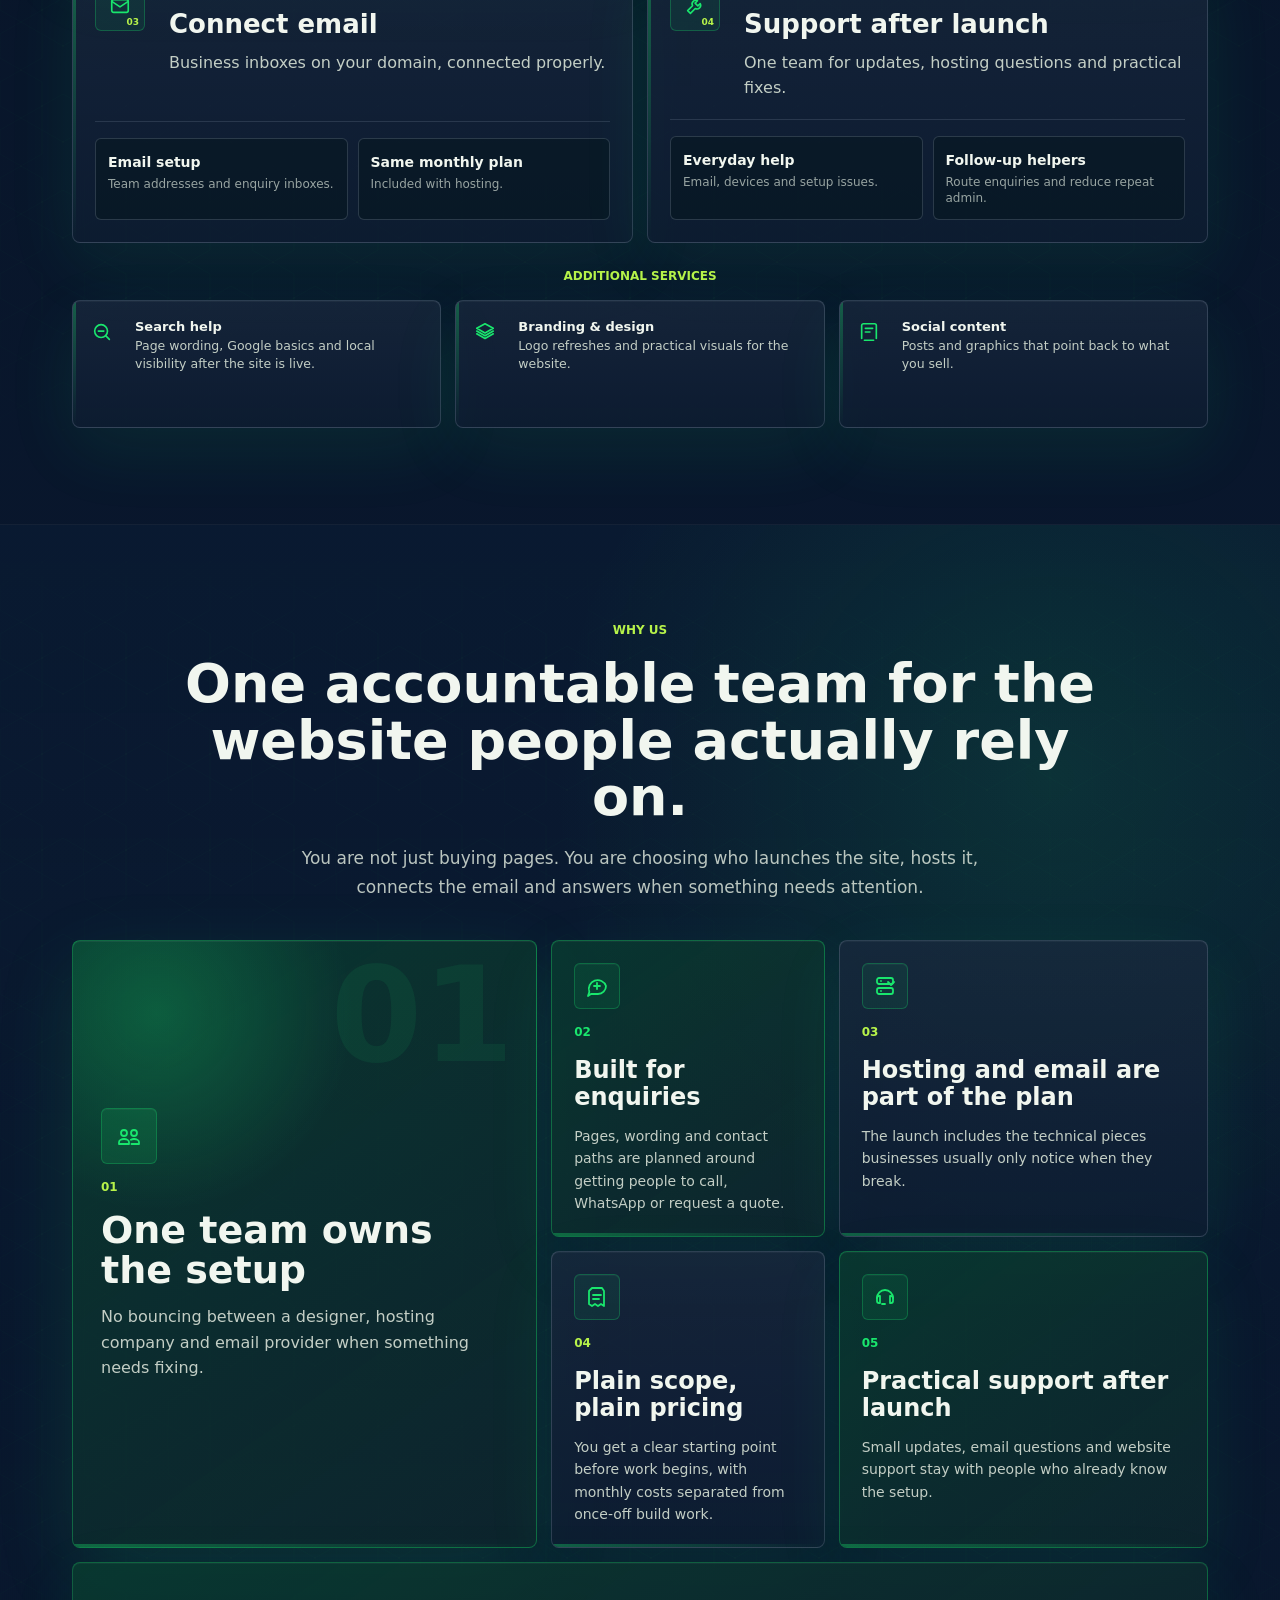
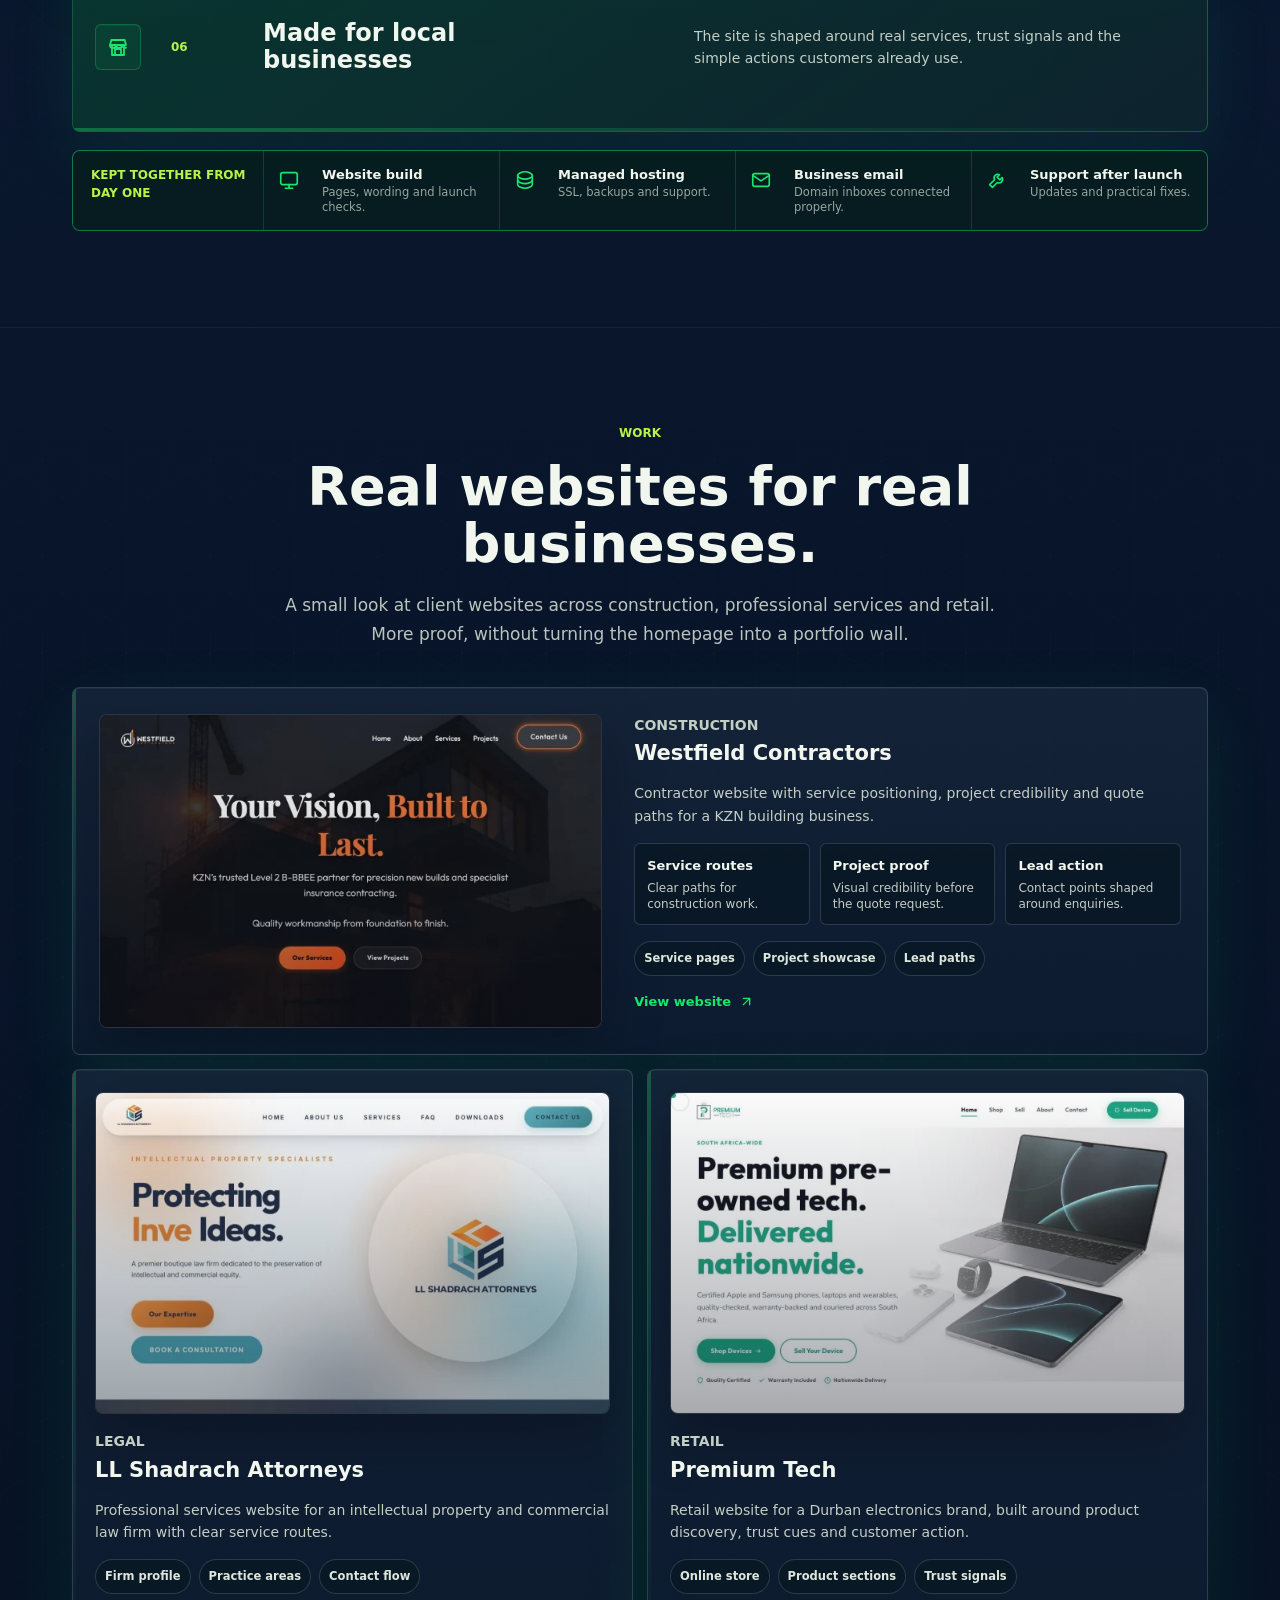
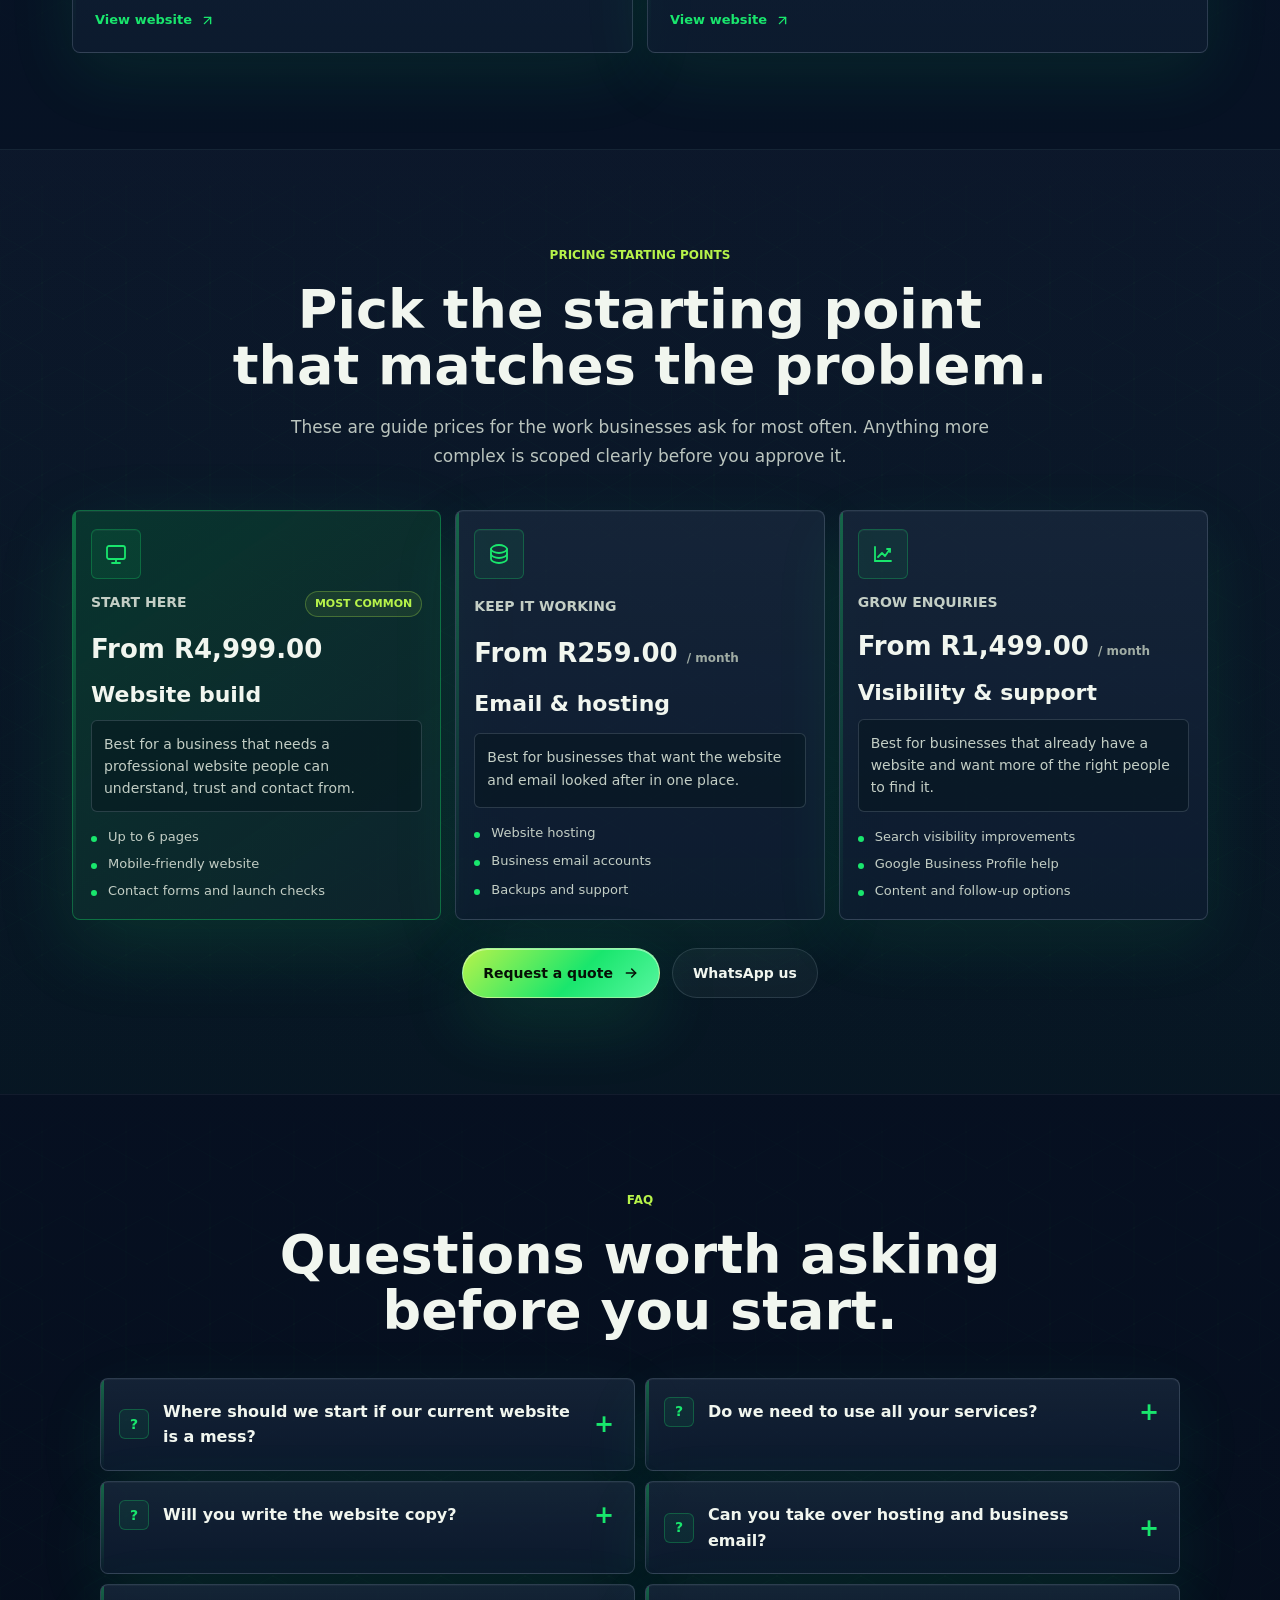
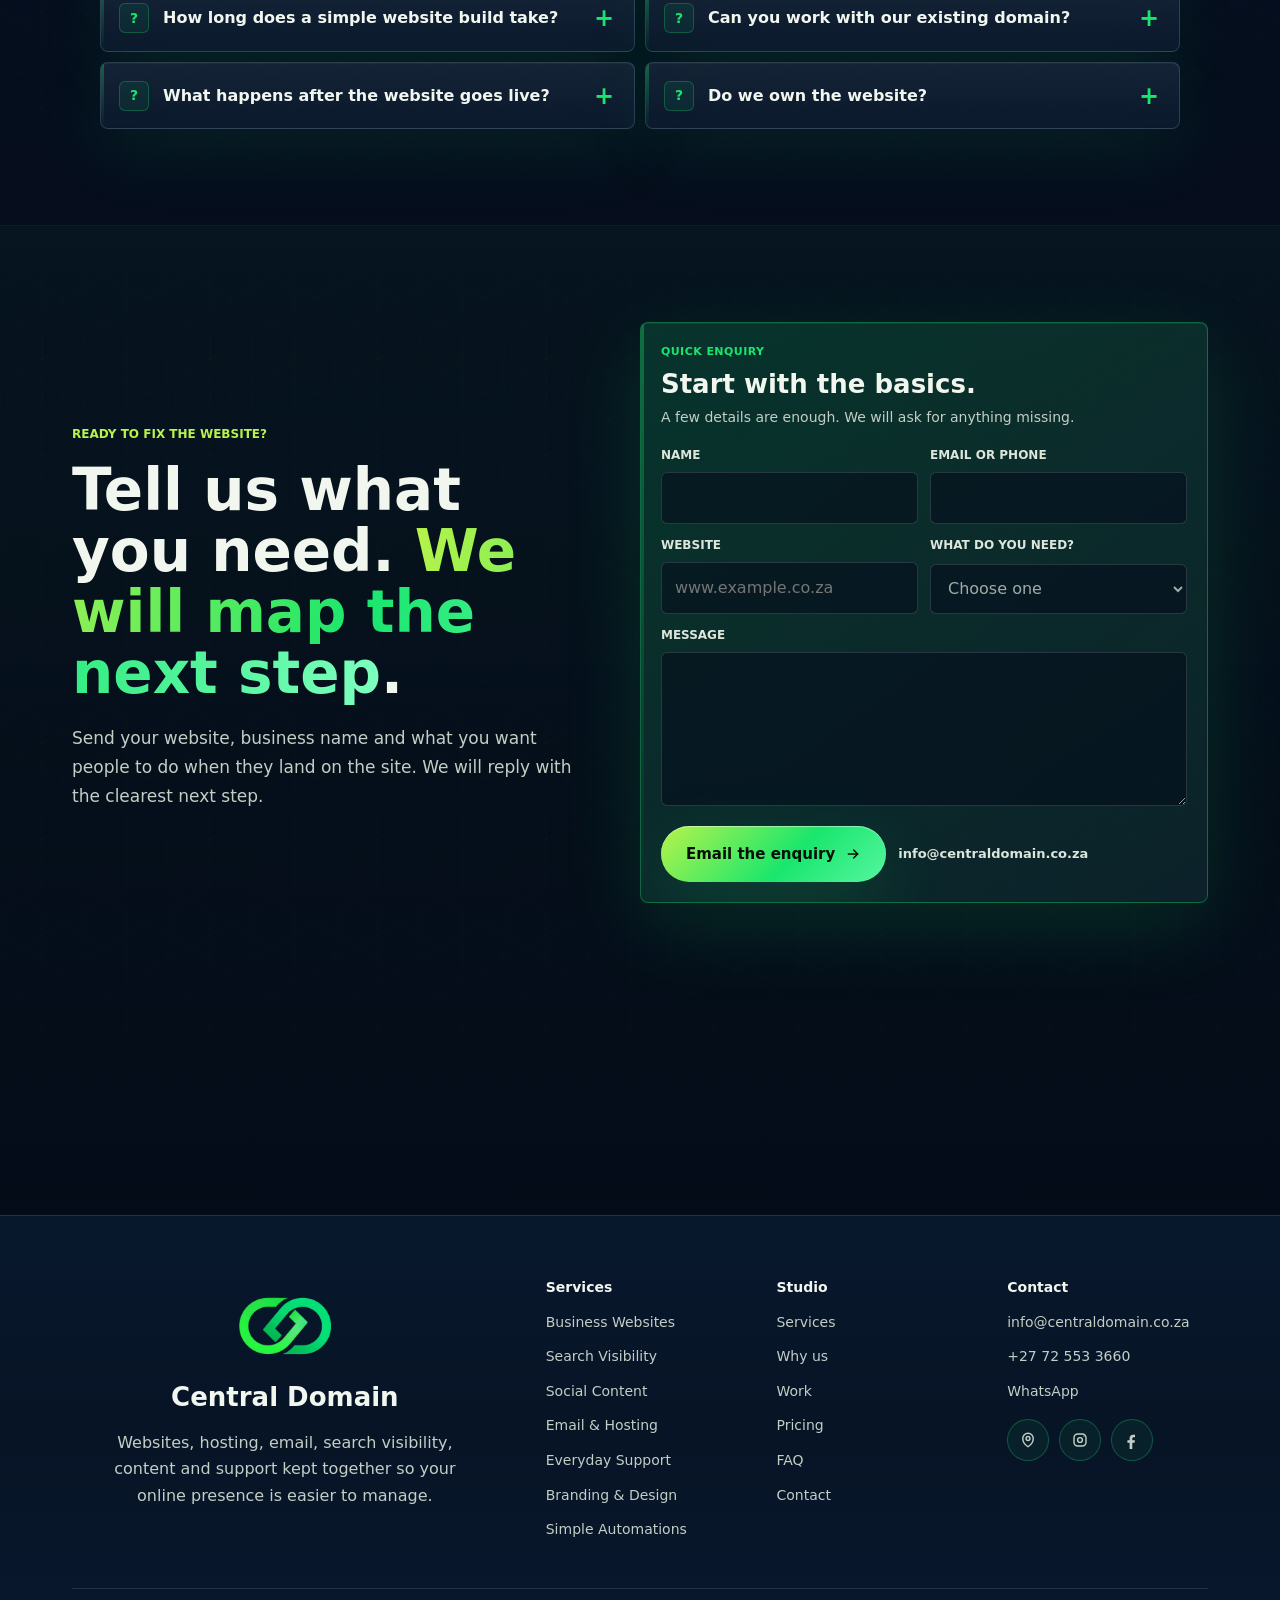
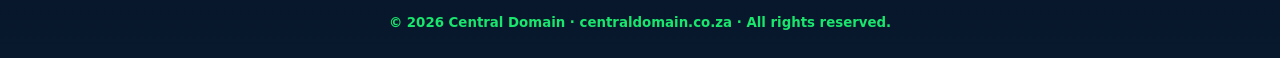
==== commit d7829f71: "Remove duplicate contact CTAs" ====
--- a/index.html
+++ b/index.html
@@ -697,15 +697,6 @@
           <span class="contact__pulse"></span>
           Usually replies within one working day
         </div>
-        <div class="contact__cta reveal" data-reveal data-delay="300">
-          <a class="btn btn--ghost" href="https://wa.me/27725533660" target="_blank" rel="noopener noreferrer">
-            <svg viewBox="0 0 24 24" width="16" height="16" fill="currentColor" aria-hidden="true"><path d="M17.472 14.382c-.297-.149-1.758-.867-2.03-.967-.273-.099-.471-.148-.67.15-.197.297-.767.966-.94 1.164-.173.199-.347.223-.644.075-.297-.15-1.255-.463-2.39-1.475-.883-.788-1.48-1.761-1.653-2.059-.173-.297-.018-.458.13-.606.134-.133.298-.347.446-.52.149-.174.198-.298.298-.497.099-.198.05-.371-.025-.52-.075-.149-.669-1.612-.916-2.207-.242-.579-.487-.5-.669-.51-.173-.008-.371-.01-.57-.01-.198 0-.52.074-.792.372-.272.297-1.04 1.016-1.04 2.479 0 1.462 1.065 2.875 1.213 3.074.149.198 2.096 3.2 5.077 4.487.709.306 1.262.489 1.694.625.712.227 1.36.195 1.871.118.571-.085 1.758-.719 2.006-1.413.248-.694.248-1.289.173-1.413-.074-.124-.272-.198-.57-.347z"/><path d="M12.004 2C6.477 2 2 6.477 2 12c0 1.887.52 3.652 1.426 5.16L2 22l4.946-1.409A9.959 9.959 0 0 0 12.004 22C17.53 22 22 17.523 22 12S17.53 2 12.004 2zm0 18.18a8.163 8.163 0 0 1-4.17-1.144l-.299-.178-3.092.882.847-3.07-.195-.315A8.186 8.186 0 0 1 3.82 12c0-4.511 3.673-8.18 8.184-8.18 4.51 0 8.18 3.669 8.18 8.18 0 4.51-3.67 8.18-8.18 8.18z"/></svg>
-            <span>WhatsApp us</span>
-          </a>
-          <a class="btn btn--ghost" href="tel:+27725533660">
-            <span>Call us</span>
-          </a>
-        </div>
       </div>
 
       <!-- RIGHT -->
